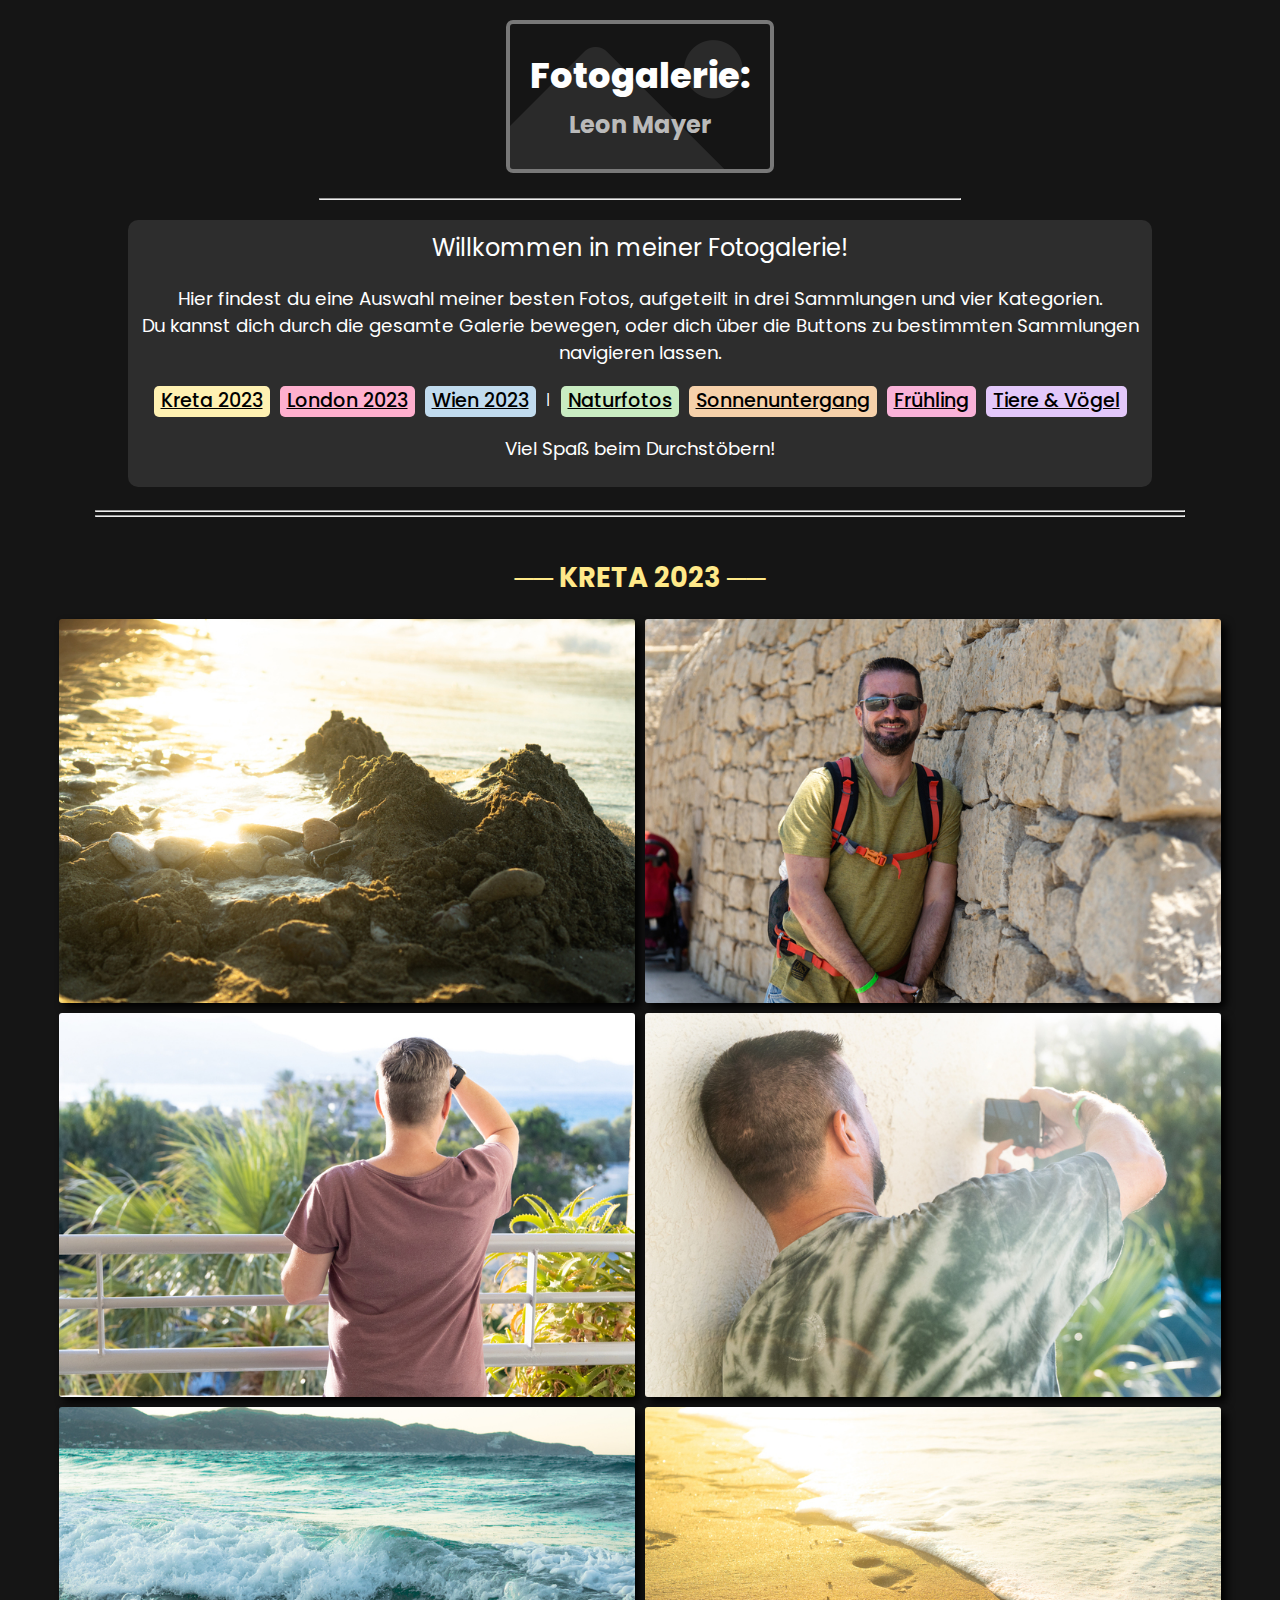
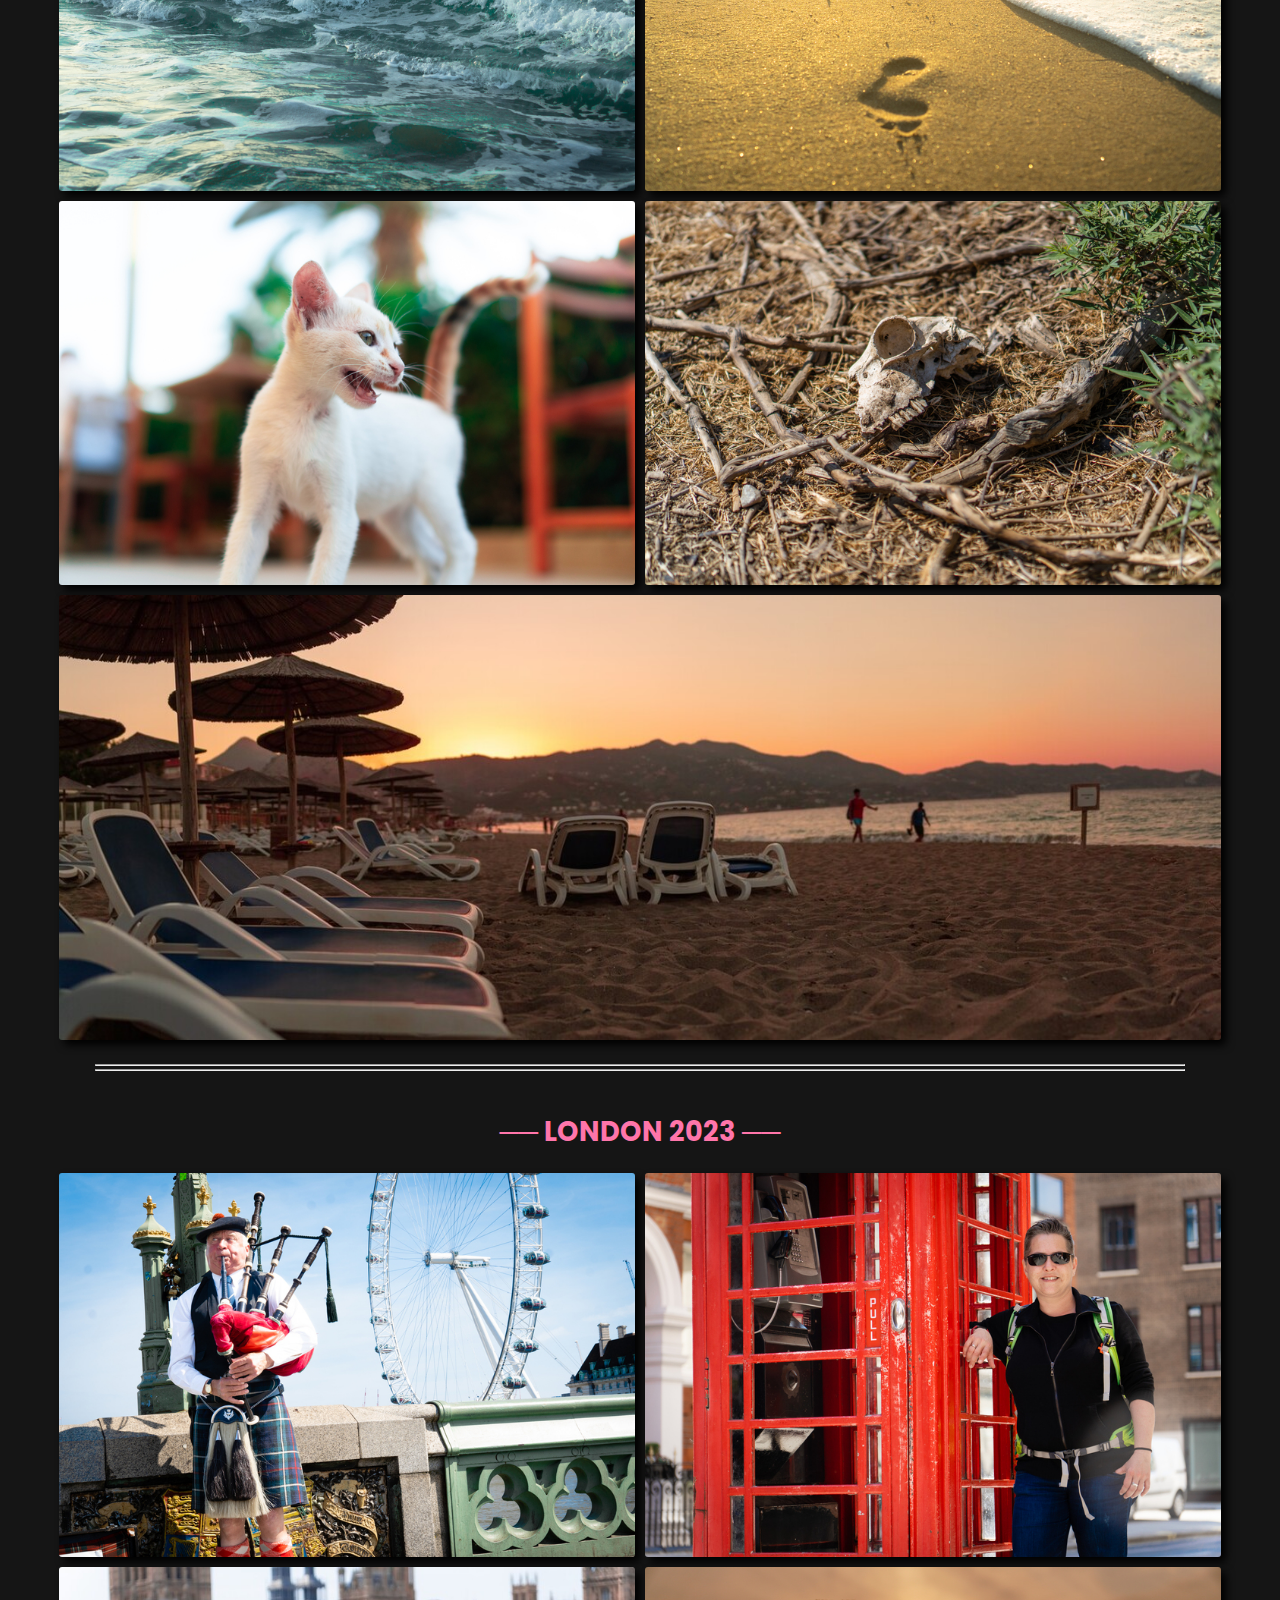
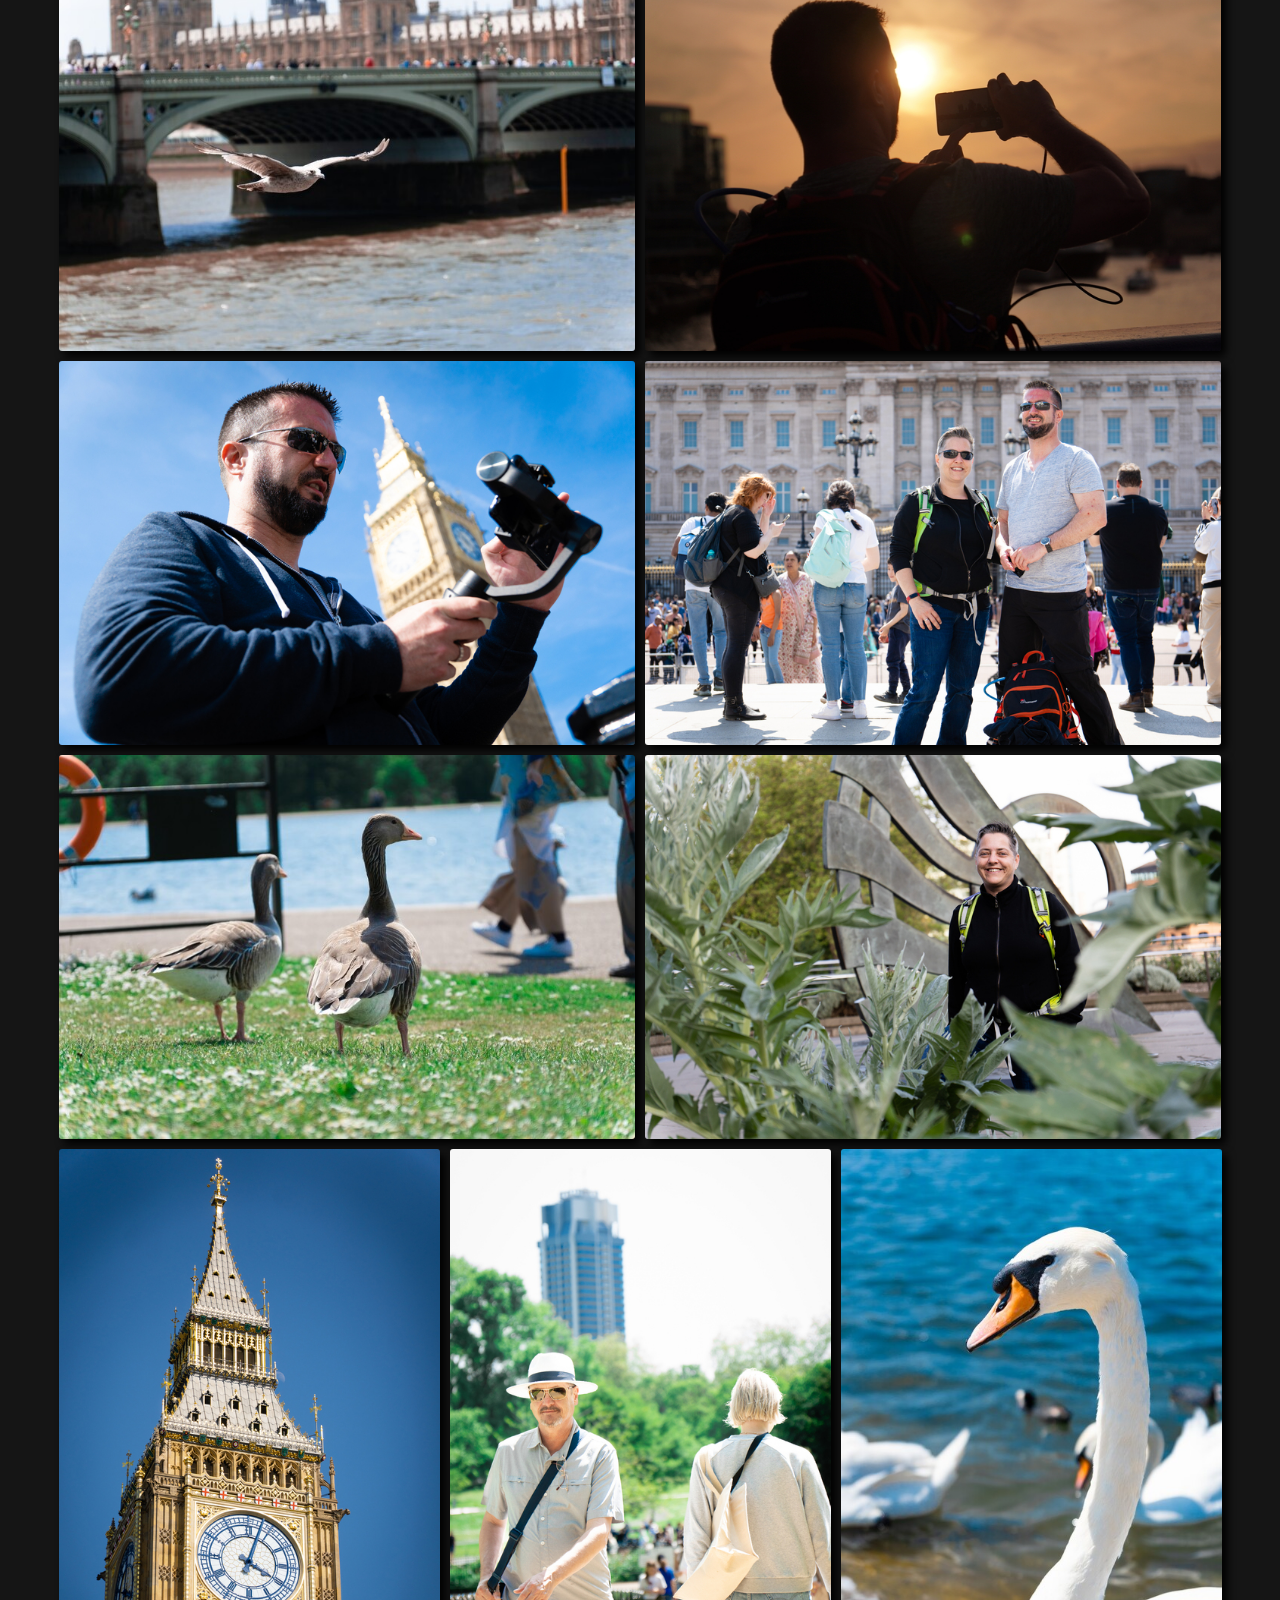
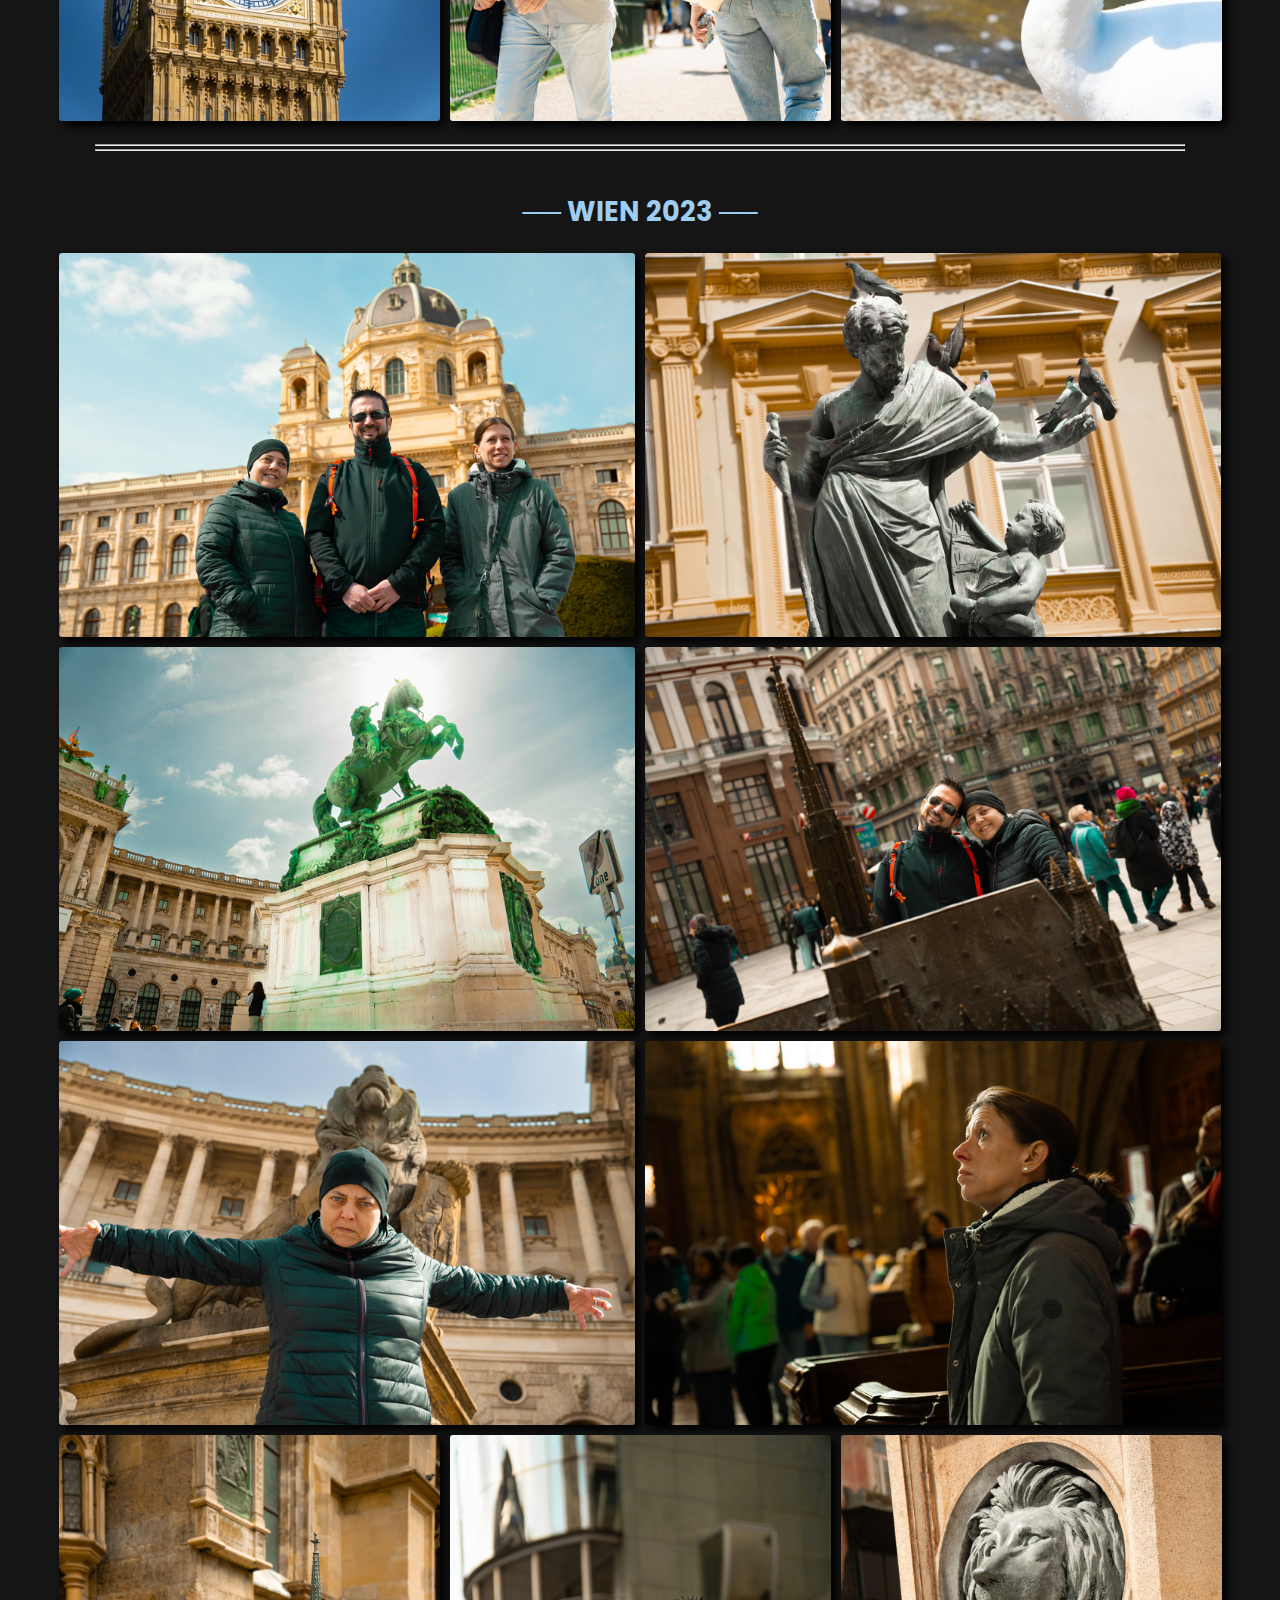
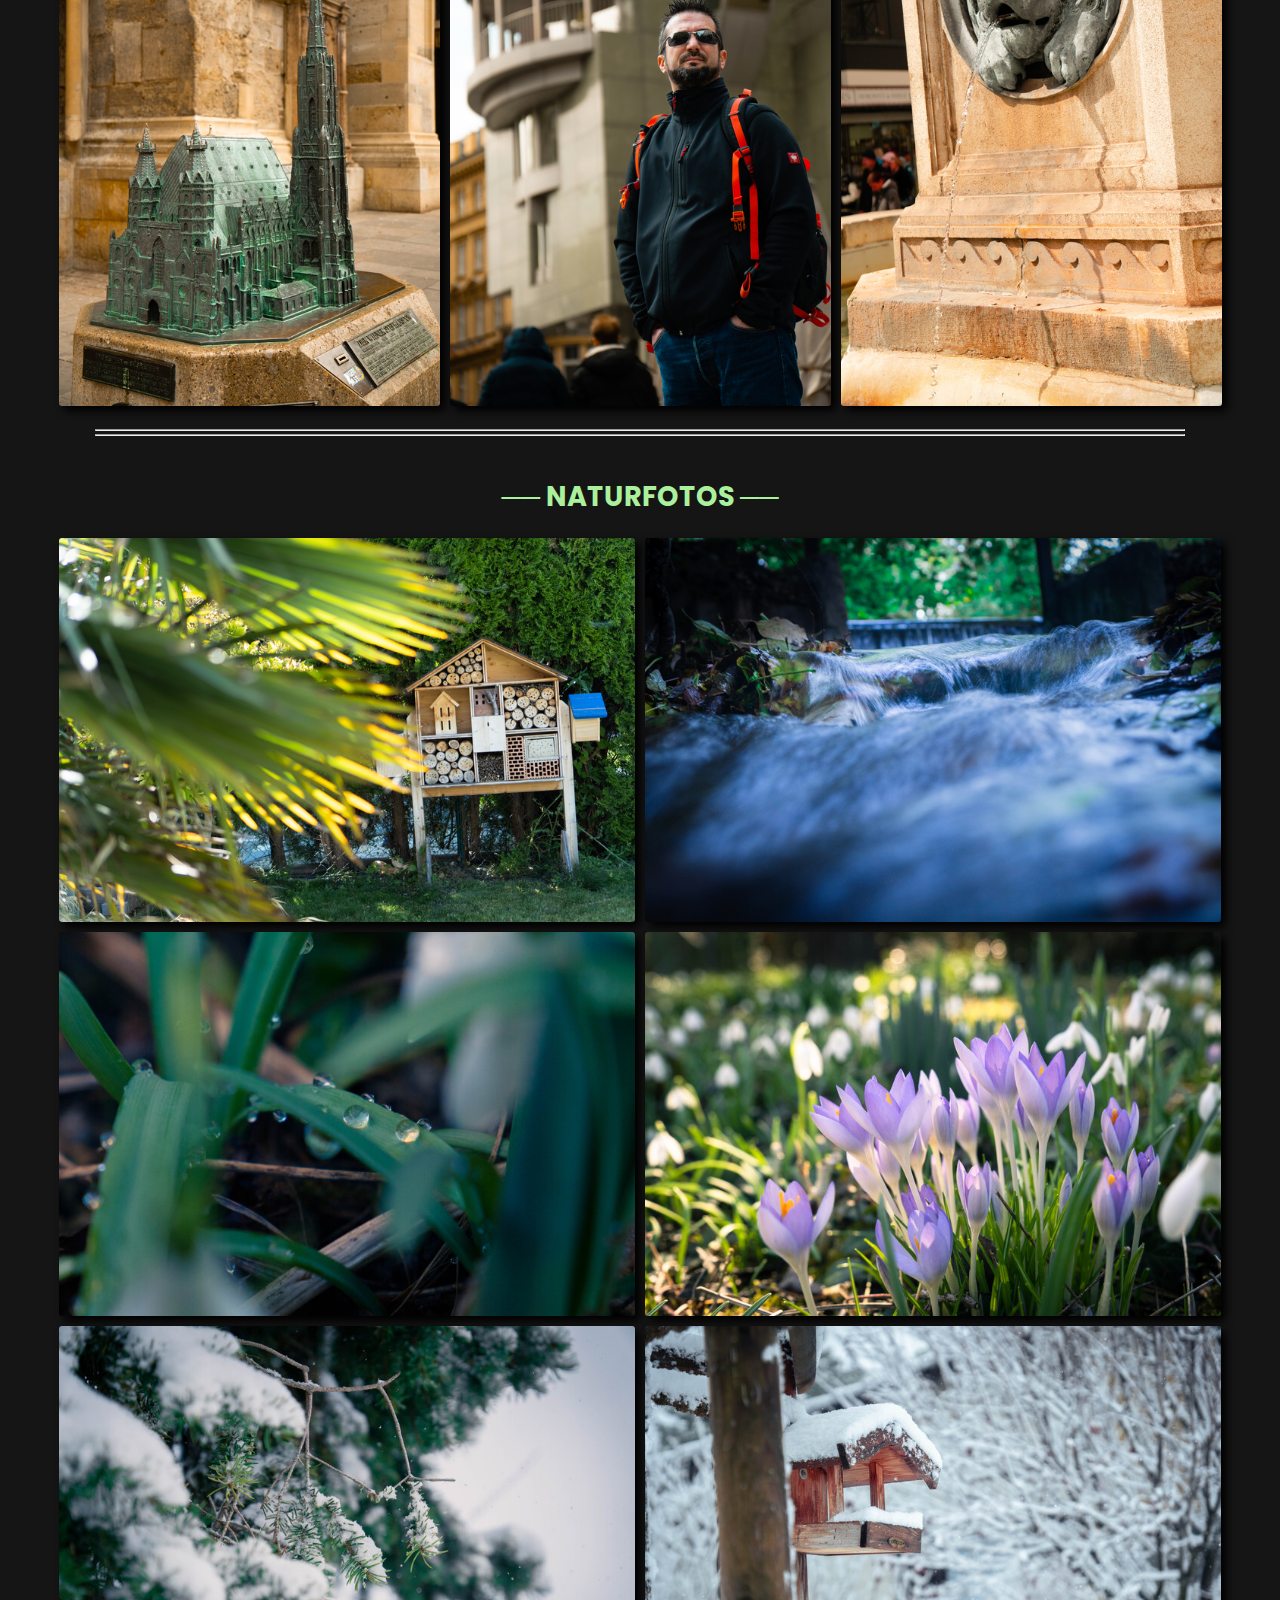
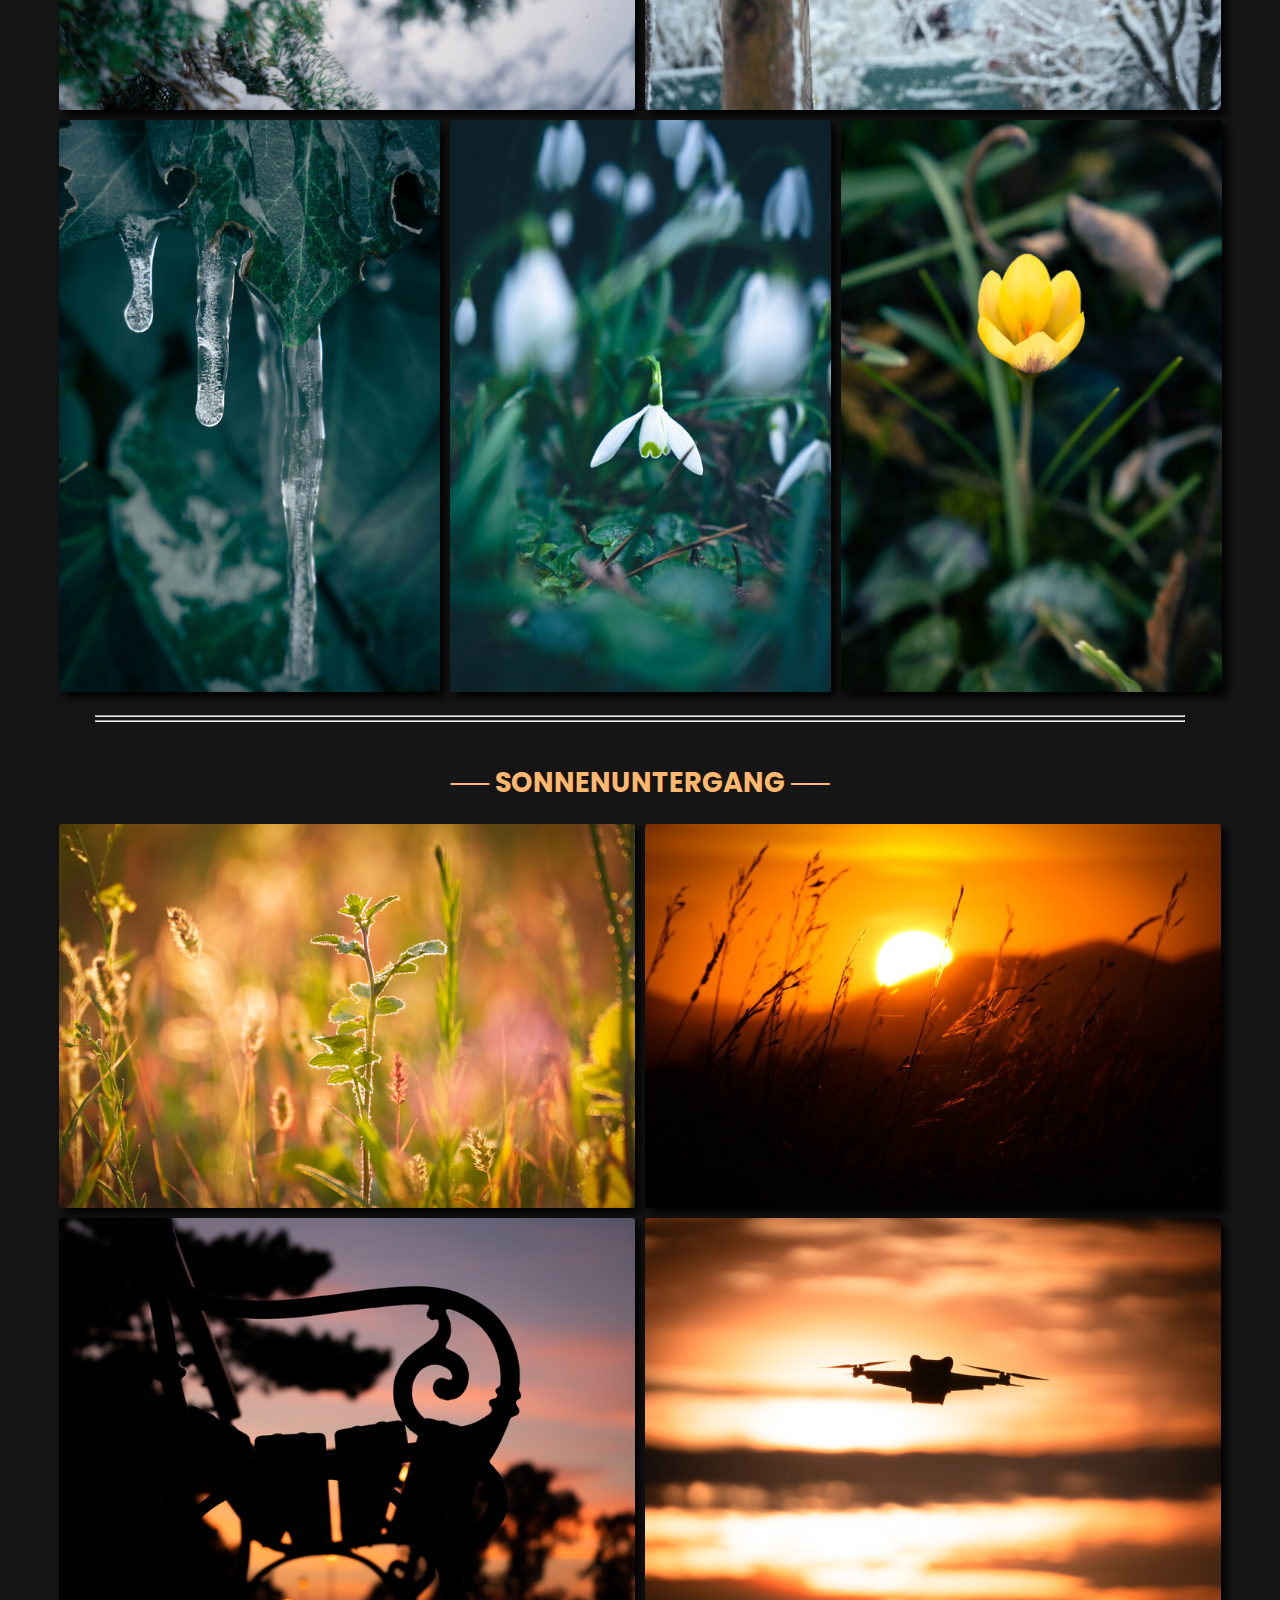
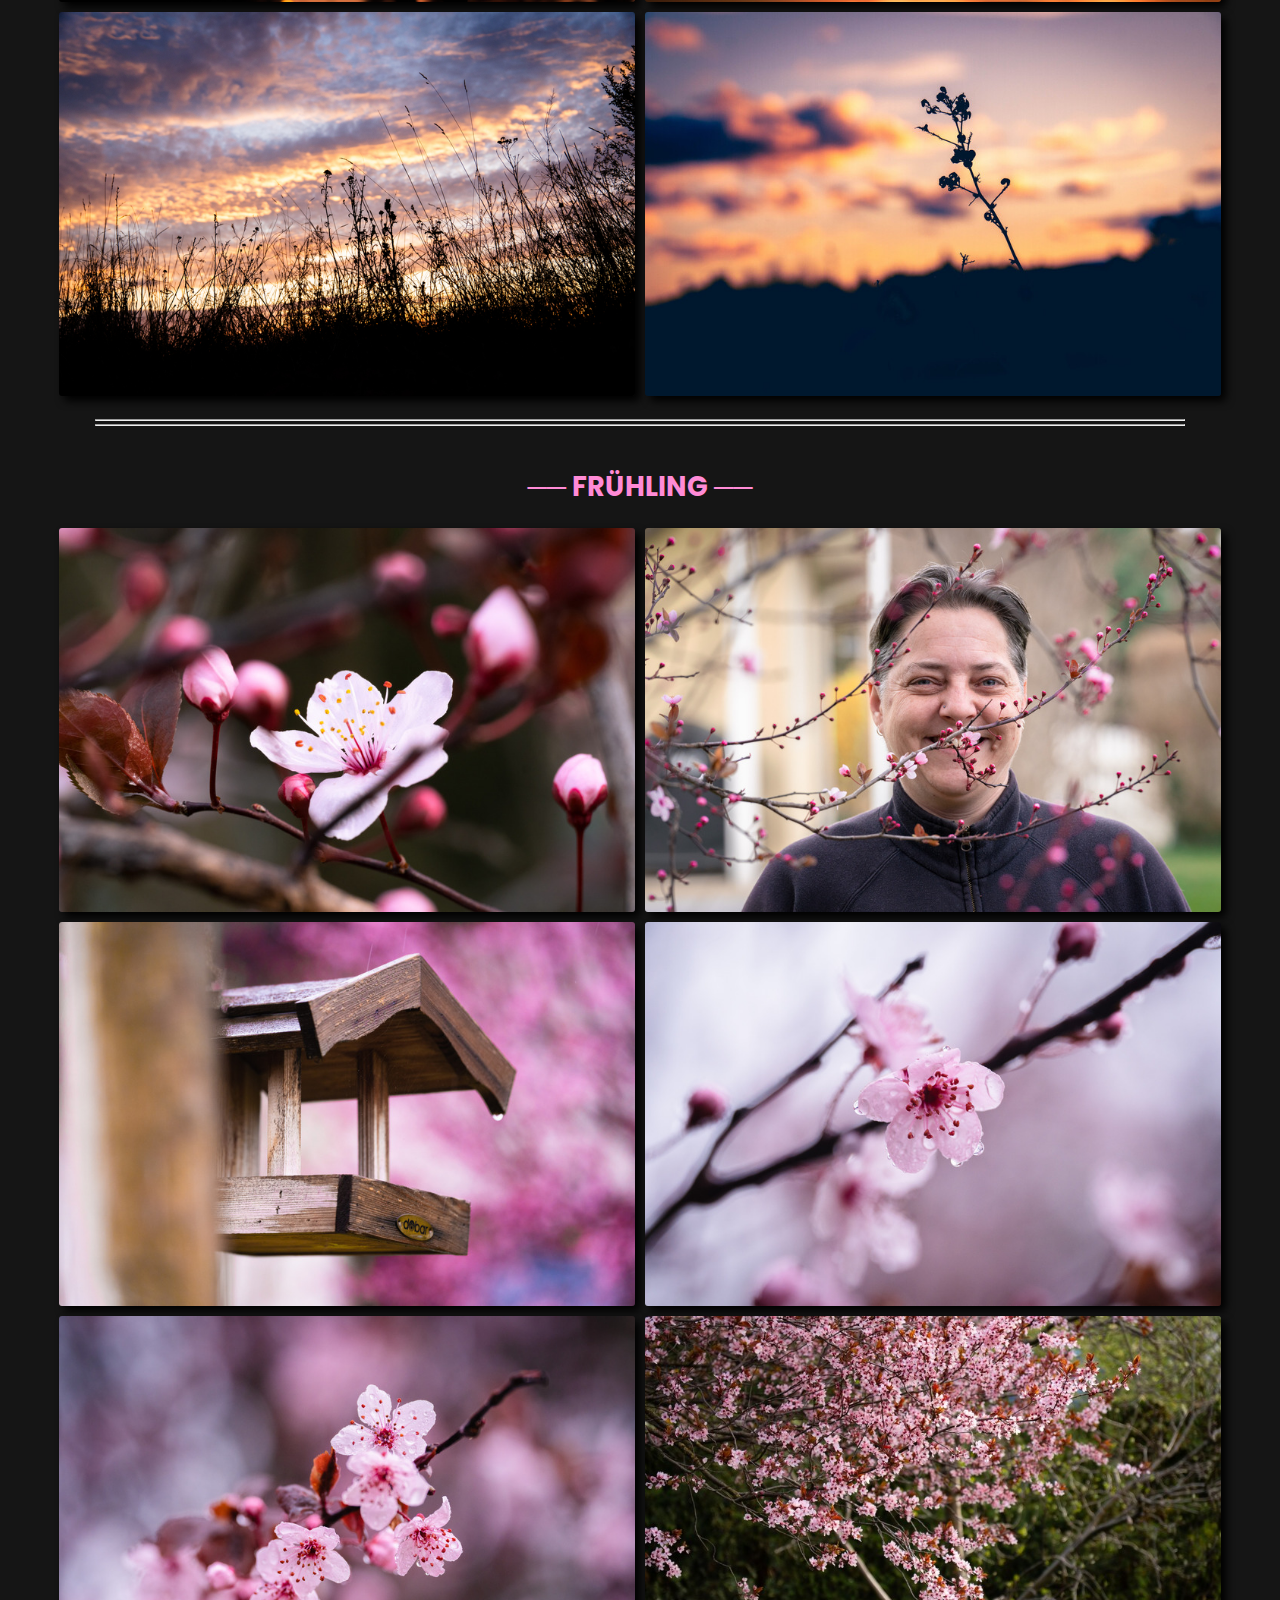
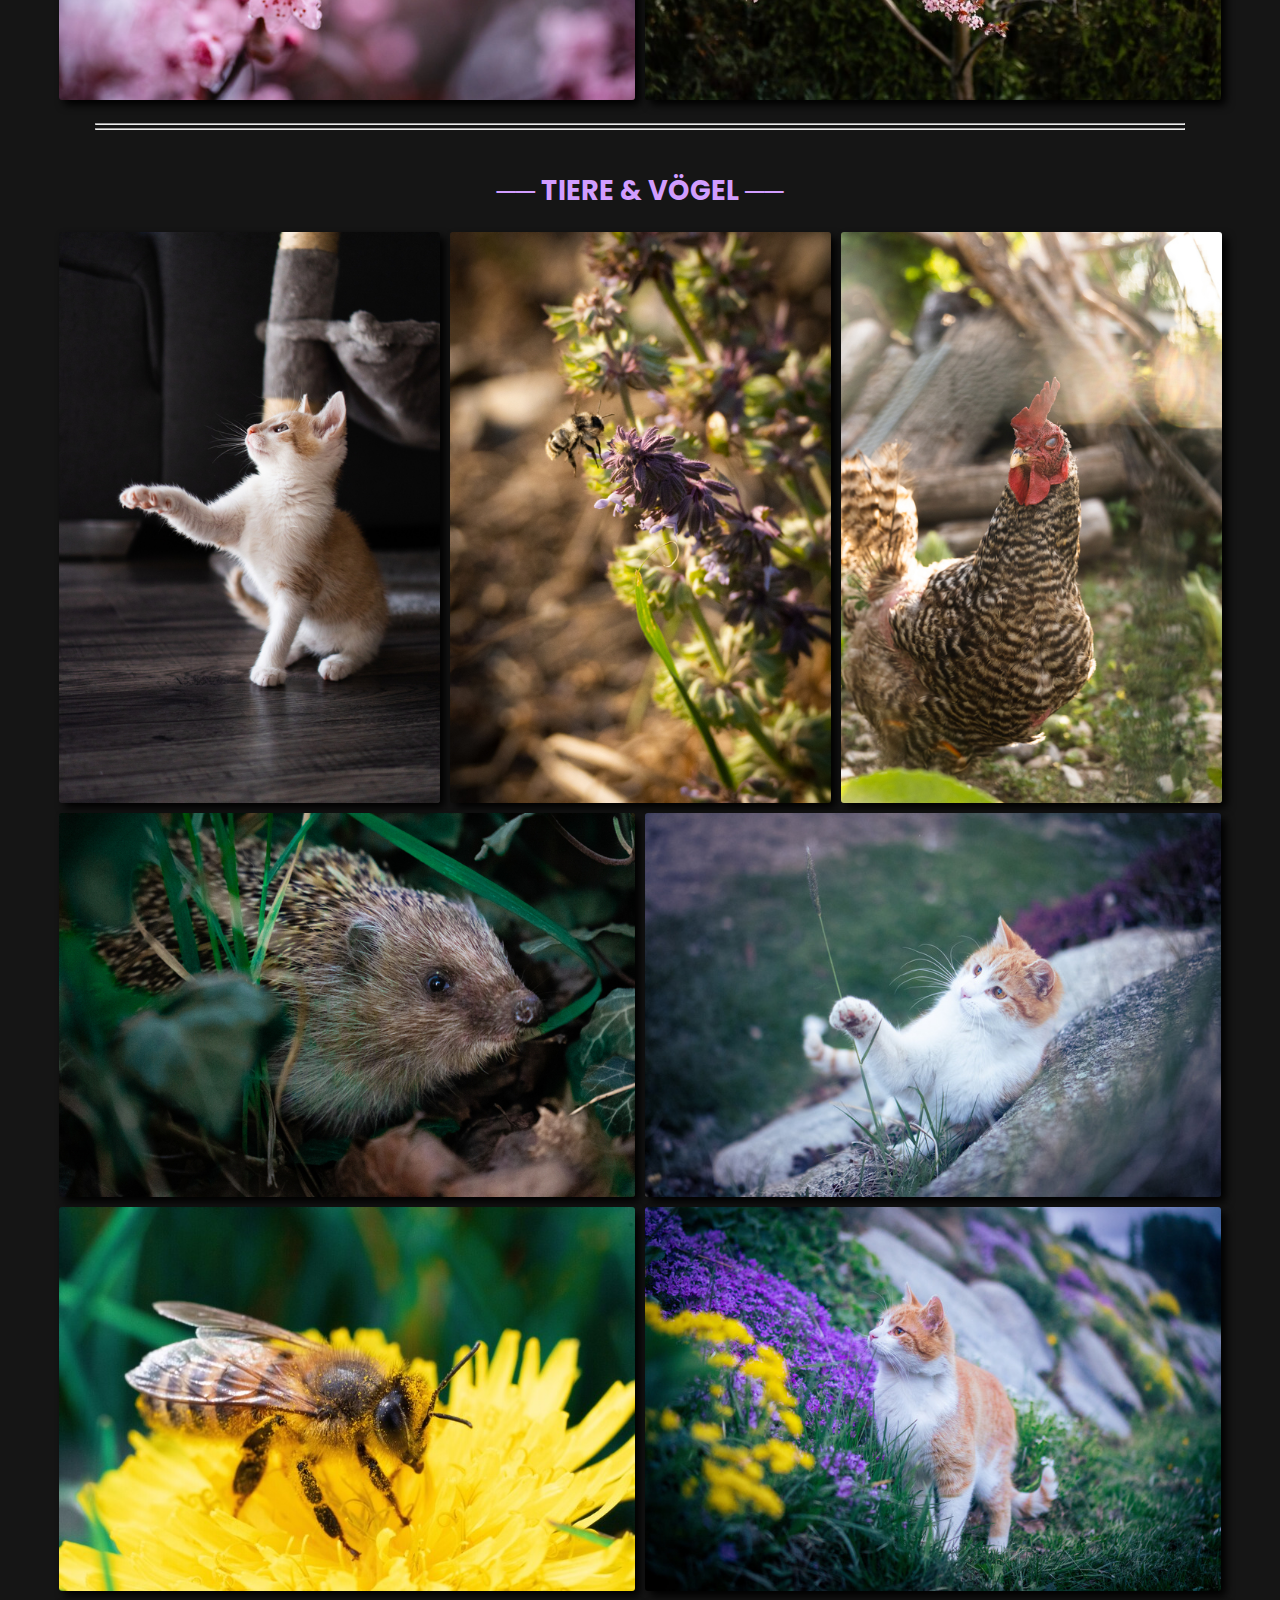
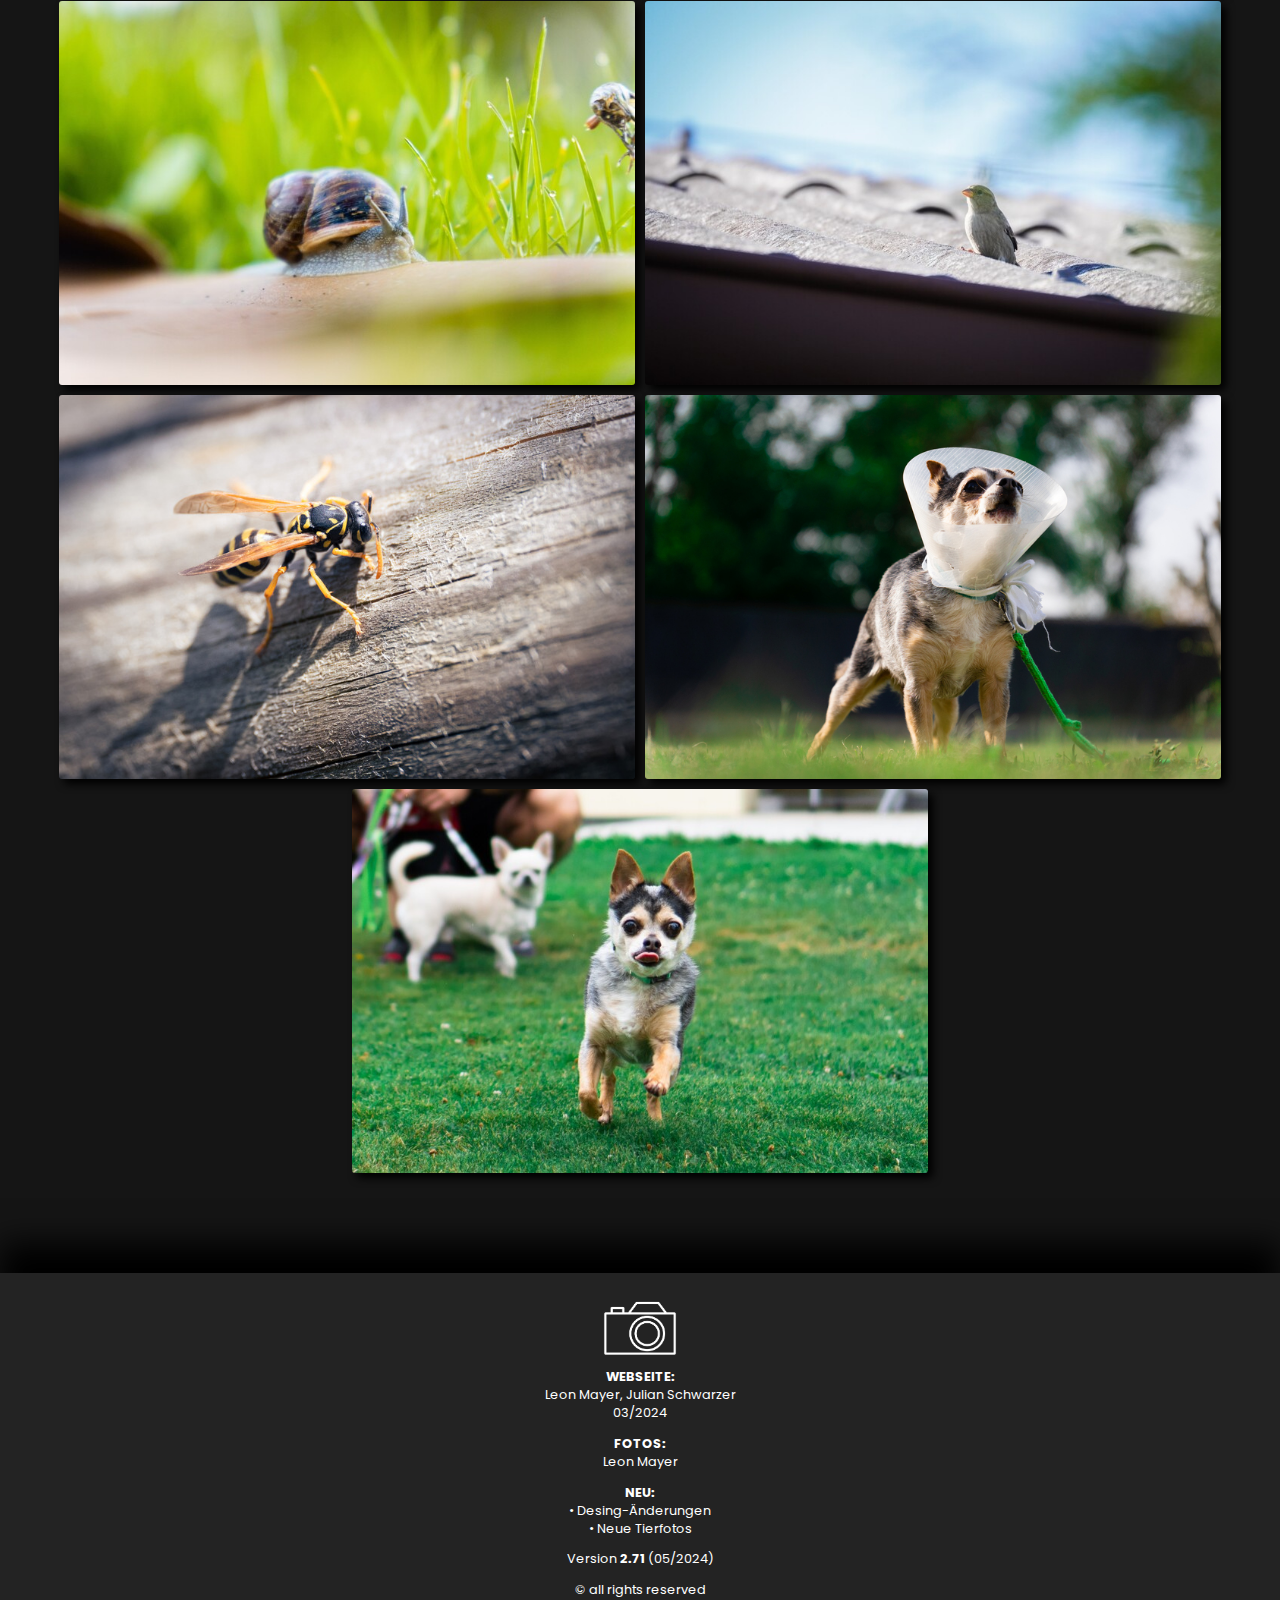
==== index.html @ 349f3eeb "Add files via upload" ====
<!DOCTYPE html>
<html lang="en">
<head>
    <meta charset="UTF-8">
    <meta name="viewport" content="width=device-width, initial-scale=1.0">
    <title>Fotogalerie Leon Mayer</title>
    <link rel="stylesheet" href="style.css">
    <link rel="icon" type="image/x-icon" href="Logo3-Elipse.png">
    <link rel="stylesheet" href="https://fonts.googleapis.com/css2?family=Material+Symbols+Outlined:opsz,wght,FILL,GRAD@20..48,100..700,0..1,-50..200" />
</head>
<body>
    <div id="scrollToTop"></div>
    <div id="toC1"><a href="#scrollToTop" id="scrollToTopButton"><img loading="lazy" src="Fotos/arrowUp.png" id="arrowUp"></a></div>

    <div id="fullScreenGalerie" style="display: none;">
        <button id="close" onclick="closeGalerie()">⨉</button>

        <div class="mySlides">
            <div class="numberText"><p class="sammlung sKreta">── Kreta 2023 ──</p><p class="anzahl">1 / 9</p></div>
            <div class="outsideFotos"><img loading="lazy" src="big/PIC03434.jpg" oncontextmenu="return false;" class="fotos"></div>
        </div>

        <div class="mySlides">
            <div class="numberText"><p class="sammlung sKreta">── Kreta 2023 ──</p><p class="anzahl">2 / 9</p></div>
            <div class="outsideFotos"><img loading="lazy" src="big/PIC03828.jpg" oncontextmenu="return false;" class="fotos"></div>
        </div>

        <div class="mySlides">
            <div class="numberText"><p class="sammlung sKreta">── Kreta 2023 ──</p><p class="anzahl">3 / 9</p></div>
            <div class="outsideFotos"><img loading="lazy" src="big/PIC03279.jpg" oncontextmenu="return false;" class="fotos"></div>
        </div>

        <div class="mySlides">
            <div class="numberText"><p class="sammlung sKreta">── Kreta 2023 ──</p><p class="anzahl">4 / 9</p></div>
            <div class="outsideFotos"><img loading="lazy" src="big/PIC03281.jpg" oncontextmenu="return false;" class="fotos"></div>
        </div>

        <div class="mySlides">
            <div class="numberText"><p class="sammlung sKreta">── Kreta 2023 ──</p><p class="anzahl">5 / 9</p></div>
            <div class="outsideFotos"><img loading="lazy" src="big/PIC03587.jpg" oncontextmenu="return false;" class="fotos"></div>
        </div>

        <div class="mySlides">
            <div class="numberText"><p class="sammlung sKreta">── Kreta 2023 ──</p><p class="anzahl">6 / 9</p></div>
            <div class="outsideFotos"><img loading="lazy" src="big/PIC03493.jpg" oncontextmenu="return false;" class="fotos"></div>
        </div>

        <div class="mySlides">
            <div class="numberText"><p class="sammlung sKreta">── Kreta 2023 ──</p><p class="anzahl">7 / 9</p></div>
            <div class="outsideFotos"><img loading="lazy" src="big/PIC04149.jpg" oncontextmenu="return false;" class="fotos"></div>
        </div>

        <div class="mySlides">
            <div class="numberText"><p class="sammlung sKreta">── Kreta 2023 ──</p><p class="anzahl">8 / 9</p></div>
            <div class="outsideFotos"><img loading="lazy" src="big/PIC04061.jpg" oncontextmenu="return false;" class="fotos"></div>
        </div>

        <div class="mySlides">
            <div class="numberText"><p class="sammlung sKreta">── Kreta 2023 ──</p><p class="anzahl">9 / 9</p></div>
            <div class="outsideFotos"><img loading="lazy" src="big/PIC04332.jpg" id="foto04332" oncontextmenu="return false;" class="fotos"></div>
        </div>

<!------------------------------------------------------------------------------->

        <div class="mySlides">
            <div class="numberText"><p class="sammlung sLondon">── London 2023 ──</p><p class="anzahl">1 / 11</p></div>
            <div class="outsideFotos"><img loading="lazy" src="big/IMG08322.jpg" oncontextmenu="return false;" class="fotos"></div>
        </div>

        <div class="mySlides">
            <div class="numberText"><p class="sammlung sLondon">── London 2023 ──</p><p class="anzahl">2 / 11</p></div>
            <div class="outsideFotos"><img loading="lazy" src="big/IMG08201.jpg" oncontextmenu="return false;" class="fotos"></div>
        </div>

        <div class="mySlides">
            <div class="numberText"><p class="sammlung sLondon">── London 2023 ──</p><p class="anzahl">3 / 11</p></div>
            <div class="outsideFotos"><img loading="lazy" src="big/IMG08440.jpg" oncontextmenu="return false;" class="fotos"></div>
        </div>

        <div class="mySlides">
            <div class="numberText"><p class="sammlung sLondon">── London 2023 ──</p><p class="anzahl">4 / 11</p></div>
            <div class="outsideFotos"><img loading="lazy" src="big/IMG089391.jpg" oncontextmenu="return false;" class="fotos"></div>
        </div>

        <div class="mySlides">
            <div class="numberText"><p class="sammlung sLondon">── London 2023 ──</p><p class="anzahl">5 / 11</p></div>
            <div class="outsideFotos"><img loading="lazy" src="big/IMG08309.jpg" oncontextmenu="return false;" class="fotos"></div>
        </div>

        <div class="mySlides">
            <div class="numberText"><p class="sammlung sLondon">── London 2023 ──</p><p class="anzahl">6 / 11</p></div>
            <div class="outsideFotos"><img loading="lazy" src="big/IMG08172.jpg" oncontextmenu="return false;" class="fotos"></div>
        </div>

        <div class="mySlides">
            <div class="numberText"><p class="sammlung sLondon">── London 2023 ──</p><p class="anzahl">7 / 11</p></div>
            <div class="outsideFotos"><img loading="lazy" src="big/IMG07931.jpg" oncontextmenu="return false;" class="fotos"></div>
        </div>

        <div class="mySlides">
            <div class="numberText"><p class="sammlung sLondon">── London 2023 ──</p><p class="anzahl">8 / 11</p></div>
            <div class="outsideFotos"><img loading="lazy" src="big/IMG08915.jpg" oncontextmenu="return false;" class="fotos"></div>
        </div>

        <div class="mySlides">
            <div class="numberText"><p class="sammlung sLondon">── London 2023 ──</p><p class="anzahl">9 / 11</p></div>
            <div class="outsideFotos"><img loading="lazy" src="big/IMG08244.jpg" oncontextmenu="return false;" class="fotos"></div>
        </div>

        <div class="mySlides">
            <div class="numberText"><p class="sammlung sLondon">── London 2023 ──</p><p class="anzahl">10 / 11</p></div>
            <div class="outsideFotos"><img loading="lazy" src="big/IMG08076.jpg" oncontextmenu="return false;" class="fotos"></div>
        </div>

        <div class="mySlides">
            <div class="numberText"><p class="sammlung sLondon">── London 2023 ──</p><p class="anzahl">11 / 11</p></div>
            <div class="outsideFotos"><img loading="lazy" src="big/IMG08048.jpg" oncontextmenu="return false;" class="fotos"></div>
        </div>

        <!------------------------------------------------------------------------------->
        
        <div class="mySlides">
            <div class="numberText"><p class="sammlung sWien">── Wien 2023 ──</p><p class="anzahl">1 / 9</p></div>
            <div class="outsideFotos"><img loading="lazy" src="big/IMG04967.jpg" oncontextmenu="return false;" class="fotos"></div>
        </div>
         
        <div class="mySlides">
            <div class="numberText"><p class="sammlung sWien">── Wien 2023 ──</p><p class="anzahl">2 / 9</p></div>
            <div class="outsideFotos"><img loading="lazy" src="big/IMG04748.jpg" oncontextmenu="return false;" class="fotos"></div>
        </div>
         
        <div class="mySlides">
            <div class="numberText"><p class="sammlung sWien">── Wien 2023 ──</p><p class="anzahl">3 / 9</p></div>
            <div class="outsideFotos"><img loading="lazy" src="big/IMG04913.jpg" oncontextmenu="return false;" class="fotos"></div>
        </div>
         
        <div class="mySlides">
            <div class="numberText"><p class="sammlung sWien">── Wien 2023 ──</p><p class="anzahl">4 / 9</p></div>
            <div class="outsideFotos"><img loading="lazy" src="big/IMG04699.jpg" oncontextmenu="return false;" class="fotos"></div>
        </div>
         
        <div class="mySlides">
            <div class="numberText"><p class="sammlung sWien">── Wien 2023 ──</p><p class="anzahl">5 / 9</p></div>
            <div class="outsideFotos"><img loading="lazy" src="big/IMG04933.jpg" oncontextmenu="return false;" class="fotos"></div>
        </div>
         
        <div class="mySlides">
            <div class="numberText"><p class="sammlung sWien">── Wien 2023 ──</p><p class="anzahl">6 / 9</p></div>
            <div class="outsideFotos"><img loading="lazy" src="big/IMG04663.jpg" oncontextmenu="return false;" class="fotos"></div>
        </div>
         
        <div class="mySlides">
            <div class="numberText"><p class="sammlung sWien">── Wien 2023 ──</p><p class="anzahl">7 / 9</p></div>
            <div class="outsideFotos"><img loading="lazy" src="big/IMG04691.jpg" oncontextmenu="return false;" class="fotos"></div>
        </div>
         
        <div class="mySlides">
            <div class="numberText"><p class="sammlung sWien">── Wien 2023 ──</p><p class="anzahl">8 / 9</p></div>
            <div class="outsideFotos"><img loading="lazy" src="big/IMG04688.jpg" oncontextmenu="return false;" class="fotos"></div>
        </div>
         
        <div class="mySlides">
            <div class="numberText"><p class="sammlung sWien">── Wien 2023 ──</p><p class="anzahl">9 / 9</p></div>
            <div class="outsideFotos"><img loading="lazy" src="big/IMG04754.jpg" oncontextmenu="return false;" class="fotos"></div>
        </div>

        <!------------------------------------------------------------------------------->
        
        <div class="mySlides">
            <div class="numberText"><p class="sammlung sNatur">── Naturfotos ──</p><p class="anzahl">1 / 9</p></div>
            <div class="outsideFotos"><img loading="lazy" src="big/IMG00836.jpg" oncontextmenu="return false;" class="fotos"></div>
        </div>
        
        <div class="mySlides">
            <div class="numberText"><p class="sammlung sNatur">── Naturfotos ──</p><p class="anzahl">2 / 9</p></div>
            <div class="outsideFotos"><img loading="lazy" src="big/PIC05543.jpg" oncontextmenu="return false;" class="fotos"></div>
        </div>
        
        <div class="mySlides">
            <div class="numberText"><p class="sammlung sNatur">── Naturfotos ──</p><p class="anzahl">3 / 9</p></div>
            <div class="outsideFotos"><img loading="lazy" src="big/TAC00262.jpg" oncontextmenu="return false;" class="fotos"></div>
        </div>
        
        <div class="mySlides">
            <div class="numberText"><p class="sammlung sNatur">── Naturfotos ──</p><p class="anzahl">4 / 9</p></div>
            <div class="outsideFotos"><img loading="lazy" src="big/TAC00332.jpg" oncontextmenu="return false;" class="fotos"></div>
        </div>
        
        <div class="mySlides">
            <div class="numberText"><p class="sammlung sNatur">── Naturfotos ──</p><p class="anzahl">5 / 9</p></div>
            <div class="outsideFotos"><img loading="lazy" src="big/PIC07159.jpg" oncontextmenu="return false;" class="fotos"></div>
        </div>
        
        <div class="mySlides">
            <div class="numberText"><p class="sammlung sNatur">── Naturfotos ──</p><p class="anzahl">6 / 9</p></div>
            <div class="outsideFotos"><img loading="lazy" src="big/PIC07143.jpg" oncontextmenu="return false;" class="fotos"></div>
        </div>
        
        <div class="mySlides">
            <div class="numberText"><p class="sammlung sNatur">── Naturfotos ──</p><p class="anzahl">7 / 9</p></div>
            <div class="outsideFotos"><img loading="lazy" src="big/PIC07378.jpg" oncontextmenu="return false;" class="fotos"></div>
        </div>
        
        <div class="mySlides">
            <div class="numberText"><p class="sammlung sNatur">── Naturfotos ──</p><p class="anzahl">8 / 9</p></div>
            <div class="outsideFotos"><img loading="lazy" src="big/TAC00059.jpg" oncontextmenu="return false;" class="fotos"></div>
        </div>
        
        <div class="mySlides">
            <div class="numberText"><p class="sammlung sNatur">── Naturfotos ──</p><p class="anzahl">9 / 9</p></div>
            <div class="outsideFotos"><img loading="lazy" src="big/TAC00328.jpg" oncontextmenu="return false;" class="fotos"></div>
        </div>

        <!------------------------------------------------------------------------------->
        
        <div class="mySlides">
            <div class="numberText"><p class="sammlung sSonne">── Sonnenuntergang ──</p><p class="anzahl">1 / 6</p></div>
            <div class="outsideFotos"><img loading="lazy" src="big/PIC03197.jpg" oncontextmenu="return false;" class="fotos"></div>
        </div>

        <div class="mySlides">
            <div class="numberText"><p class="sammlung sSonne">── Sonnenuntergang ──</p><p class="anzahl">2 / 6</p></div>
            <div class="outsideFotos"><img loading="lazy" src="big/PIC03237-2.jpg" oncontextmenu="return false;" class="fotos"></div>
        </div>

        <div class="mySlides">
            <div class="numberText"><p class="sammlung sSonne">── Sonnenuntergang ──</p><p class="anzahl">3 / 6</p></div>
            <div class="outsideFotos"><img loading="lazy" src="big/PIC03769.jpg" oncontextmenu="return false;" class="fotos"></div>
        </div>

        <div class="mySlides">
            <div class="numberText"><p class="sammlung sSonne">── Sonnenuntergang ──</p><p class="anzahl">4 / 6</p></div>
            <div class="outsideFotos"><img loading="lazy" src="big/DSC02909.jpg" oncontextmenu="return false;" class="fotos"></div>
        </div>

        <div class="mySlides">
            <div class="numberText"><p class="sammlung sSonne">── Sonnenuntergang ──</p><p class="anzahl">5 / 6</p></div>
            <div class="outsideFotos"><img loading="lazy" src="big/PIC03690.jpg" oncontextmenu="return false;" class="fotos"></div>
        </div>

        <div class="mySlides">
            <div class="numberText"><p class="sammlung sSonne">── Sonnenuntergang ──</p><p class="anzahl">6 / 6</p></div>
            <div class="outsideFotos"><img loading="lazy" src="big/PIC08875.jpg" oncontextmenu="return false;" class="fotos"></div>
        </div>

        <!------------------------------------------------------------------------------->
        
        <div class="mySlides">
            <div class="numberText"><p class="sammlung sFrühling">── Frühling ──</p><p class="anzahl">1 / 6</p></div>
            <div class="outsideFotos"><img loading="lazy" src="big/IMG2024-0030.jpg" oncontextmenu="return false;" class="fotos"></div>
        </div>
        
        <div class="mySlides">
            <div class="numberText"><p class="sammlung sFrühling">── Frühling ──</p><p class="anzahl">2 / 6</p></div>
            <div class="outsideFotos"><img loading="lazy" src="big/IMG2024-0033.jpg" oncontextmenu="return false;" class="fotos"></div>
        </div>
        
        <div class="mySlides">
            <div class="numberText"><p class="sammlung sFrühling">── Frühling ──</p><p class="anzahl">3 / 6</p></div>
            <div class="outsideFotos"><img loading="lazy" src="big/IMG2024-0048.jpg" oncontextmenu="return false;" class="fotos"></div>
        </div>
        
        <div class="mySlides">
            <div class="numberText"><p class="sammlung sFrühling">── Frühling ──</p><p class="anzahl">4 / 6</p></div>
            <div class="outsideFotos"><img loading="lazy" src="big/IMG2024-0050.jpg" oncontextmenu="return false;" class="fotos"></div>
        </div>
        
        <div class="mySlides">
            <div class="numberText"><p class="sammlung sFrühling">── Frühling ──</p><p class="anzahl">5 / 6</p></div>
            <div class="outsideFotos"><img loading="lazy" src="big/IMG2024-0049.jpg" oncontextmenu="return false;" class="fotos"></div>
        </div>
        
        <div class="mySlides">
            <div class="numberText"><p class="sammlung sFrühling">── Frühling ──</p><p class="anzahl">6 / 6</p></div>
            <div class="outsideFotos"><img loading="lazy" src="big/IMG04345.jpg" oncontextmenu="return false;" class="fotos"></div>
        </div>

        <!------------------------------------------------------------------------------->
        
        <div class="mySlides">
            <div class="numberText"><p class="sammlung sTiere">── Tiere & Vögel ──</p><p class="anzahl">1 / 12</p></div>
            <div class="outsideFotos"><img loading="lazy" src="big/DSC02227.jpg" oncontextmenu="return false;" class="fotos"></div>
        </div>
        
        <div class="mySlides">
            <div class="numberText"><p class="sammlung sTiere">── Tiere & Vögel ──</p><p class="anzahl">2 / 12</p></div>
            <div class="outsideFotos"><img loading="lazy" src="big/DSC02802.jpg" oncontextmenu="return false;" class="fotos"></div>
        </div>
        
        <div class="mySlides">
            <div class="numberText"><p class="sammlung sTiere">── Tiere & Vögel ──</p><p class="anzahl">3 / 12</p></div>
            <div class="outsideFotos"><img loading="lazy" src="big/IMG00227.jpg" oncontextmenu="return false;" class="fotos"></div>
        </div>
        
        <div class="mySlides">
            <div class="numberText"><p class="sammlung sTiere">── Tiere & Vögel ──</p><p class="anzahl">4 / 12</p></div>
            <div class="outsideFotos"><img loading="lazy" src="big/IMG06954.jpg" oncontextmenu="return false;" class="fotos"></div>
        </div>
        
        <div class="mySlides">
            <div class="numberText"><p class="sammlung sTiere">── Tiere & Vögel ──</p><p class="anzahl">5 / 12</p></div>
            <div class="outsideFotos"><img loading="lazy" src="big/IMG2024-0157.jpg" oncontextmenu="return false;" class="fotos"></div>
        </div>
        
        <div class="mySlides">
            <div class="numberText"><p class="sammlung sTiere">── Tiere & Vögel ──</p><p class="anzahl">6 / 12</p></div>
            <div class="outsideFotos"><img loading="lazy" src="big/IMG2024-0160.jpg" oncontextmenu="return false;" class="fotos"></div>
        </div>
        
        <div class="mySlides">
            <div class="numberText"><p class="sammlung sTiere">── Tiere & Vögel ──</p><p class="anzahl">7 / 12</p></div>
            <div class="outsideFotos"><img loading="lazy" src="big/IMG2024-0095.jpg" oncontextmenu="return false;" class="fotos"></div>
        </div>
        
        <div class="mySlides">
            <div class="numberText"><p class="sammlung sTiere">── Tiere & Vögel ──</p><p class="anzahl">8 / 12</p></div>
            <div class="outsideFotos"><img loading="lazy" src="big/IMG06341.jpg" oncontextmenu="return false;" class="fotos"></div>
        </div>
        
        <div class="mySlides">
            <div class="numberText"><p class="sammlung sTiere">── Tiere & Vögel ──</p><p class="anzahl">9 / 12</p></div>
            <div class="outsideFotos"><img loading="lazy" src="big/PIC03031.jpg" oncontextmenu="return false;" class="fotos"></div>
        </div>
        
        <div class="mySlides">
            <div class="numberText"><p class="sammlung sTiere">── Tiere & Vögel ──</p><p class="anzahl">10 / 12</p></div>
            <div class="outsideFotos"><img loading="lazy" src="big/IMG2024-0129.jpg" oncontextmenu="return false;" class="fotos"></div>
        </div>

        <div class="mySlides">
            <div class="numberText"><p class="sammlung sTiere">── Tiere & Vögel ──</p><p class="anzahl">11 / 12</p></div>
            <div class="outsideFotos"><img loading="lazy" src="big/IMG06755.jpg" oncontextmenu="return false;" class="fotos"></div>
        </div>
        
        <div class="mySlides">
            <div class="numberText"><p class="sammlung sTiere">── Tiere & Vögel ──</p><p class="anzahl">12 / 12</p></div>
            <div class="outsideFotos"><img loading="lazy" src="big/IMG01974.jpg" oncontextmenu="return false;" class="fotos"></div>
        </div>

        <a id="prev" onclick="plusSlides(-1)">&#10094;</a>
        <a id="next" onclick="plusSlides(1)">&#10095;</a>
    </div>
    
    <div id="scrollToTop">
        <div id="title">
            <img loading="lazy" src="Mountains.png" id="mountains">
            <h1>Fotogalerie:</h1>
            <h2>Leon Mayer</h2></a>
        </div>
    </div>

    <hr id="lineOne">
    <div id="welcomeSection">

        <h3 id="desktopMobile" class="welcome">Willkommen in meiner Fotogalerie!</h3><br><span id="unnötigerText">
        Hier findest du eine Auswahl meiner besten Fotos, aufgeteilt in drei Sammlungen und vier Kategorien.<br>
        Du kannst dich durch die gesamte Galerie bewegen, oder dich über die Buttons zu bestimmten Sammlungen navigieren lassen.
        </span>
        

        <div id="toC">
            <div><a href="#kreta" class="content" id="tocKreta">Kreta 2023</a></div>
            <div><a href="#london" class="content" id="tocLondon">London 2023</a></div>
            <div><a href="#wien" class="content" id="tocWien">Wien 2023</a></div>
            <div id="strichi">|</div>
            <div><a href="#natur" class="content" id="tocNatur">Naturfotos</a></div>
            <div><a href="#sonne" class="content" id="tocSonne">Sonnenuntergang</a></div>
            <div><a href="#frühling" class="content" id="tocFrühling">Frühling</a></div>
            <div><a href="#tiere" class="content" id="tocTiere">Tiere & Vögel</a></div>
        </div>

        <h3 id="desktopMobile2">
            Viel Spaß beim Durchstöbern!
        </h3>

    </div>

    <hr class="strich1">
    <hr class="strich2">
    
    <h2 class="topic" style="color: #ffe989;" id="kreta">── KRETA 2023 ──</h2>
    <div class="twoRow">        

        <div class="horHor" onmouseover="pic03434Function()" onmouseout="pic03434FunctionOut()";>
            <img loading="lazy" src="Fotos/PIC03434.jpg" id="pic03434" class="images" oncontextmenu="return false";>
            <div class="metaData" id="pic03434Hover";>
                <div class="balken"></div>
                <p class="camera">Sony Alpha 6400</p>
                <p class="data">52.5 mm</p>
                <p class="data">ISO 160</p> <break></break>
                <p class="data">1/1000 Sek.</p>
                <p class="data">f/2.8</p>
                <p class="copyright">✨August 2023 </p>
                <button onclick="currentSlide(1)" class="fullScreen f32 demo cursor">⤢</button>
            </div>
        </div>
        
        <div class="horHor" onmouseover="pic03828Function()" onmouseout="pic03828FunctionOut()";>
            <img loading="lazy" src="Fotos/PIC03828.jpg" id="pic03828" class="images" oncontextmenu="return false";>
            <div class="metaData" id="pic03828Hover";>
                <div class="balken"></div>
                <p class="camera">Sony Alpha 6400</p>
                <p class="data">75 mm</p>
                <p class="data">ISO 160</p> <break></break>
                <p class="data">1/1600 Sek.</p>
                <p class="data">f/2.8</p>
                <p class="copyright">✨August 2023 </p>
                <button onclick="currentSlide(2)" class="fullScreen f32 demo cursor">⤢</button>
            </div>
        </div>


        <div class="horHor" onmouseover="pic03279Function()" onmouseout="pic03279FunctionOut()";>
            <img loading="lazy" src="Fotos/PIC03279.jpg" id="pic03279" class="images" oncontextmenu="return false";>
            <div class="metaData" id="pic03279Hover";>
                <div class="balken"></div>
                <p class="camera">Sony Alpha 6400</p>
                <p class="data">52.5 mm</p>
                <p class="data">ISO 1600</p> <break></break>
                <p class="data">1/4000 Sek.</p>
                <p class="data">f/2.8</p>
                <p class="copyright">✨August 2023 </p>
                <button onclick="currentSlide(3)" class="fullScreen f32 demo cursor">⤢</button>
            </div>
        </div>

        <div class="horHor" onmouseover="pic03281Function()" onmouseout="pic03281FunctionOut()";>
            <img loading="lazy" src="Fotos/PIC03281.jpg" id="pic03281" class="images" oncontextmenu="return false";>
            <div class="metaData" id="pic03281Hover";>
                <div class="balken"></div>
                <p class="camera">Sony Alpha 6400</p>
                <p class="data">52.5 mm</p>
                <p class="data">ISO 1600</p> <break></break>
                <p class="data">1/4000 Sek.</p>
                <p class="data">f/2.8</p>
                <p class="copyright">✨August 2023 </p>
                <button onclick="currentSlide(4)" class="fullScreen f32 demo cursor">⤢</button>
            </div>
        </div>

        <div class="horHor" onmouseover="pic03587Function()" onmouseout="pic03587FunctionOut()";>
            <img loading="lazy" src="Fotos/PIC03587.jpg" id="pic03587" class="images" oncontextmenu="return false";>
            <div class="metaData" id="pic03587Hover";>
                <div class="balken"></div>
                <p class="camera">Sony Alpha 6400</p>
                <p class="data">52.5 mm</p>
                <p class="data">ISO 160</p> <break></break>
                <p class="data">1/1250 Sek.</p>
                <p class="data">f/2.8</p>
                <p class="copyright">✨August 2023 </p>
                <button onclick="currentSlide(5)" class="fullScreen f32 demo cursor">⤢</button>
            </div>
        </div>

        <div class="horHor" onmouseover="pic03493Function()" onmouseout="pic03493FunctionOut()";>
            <img loading="lazy" src="Fotos/PIC03493.jpg" id="pic03493" class="images" oncontextmenu="return false";>
            <div class="metaData" id="pic03493Hover";>
                <div class="balken"></div>
                <p class="camera">Sony Alpha 6400</p>
                <p class="data">52.5 mm</p>
                <p class="data">ISO 1600</p> <break></break>
                <p class="data">1/160 Sek.</p>
                <p class="data">f/2.8</p>
                <p class="copyright">✨August 2023 </p>
                <button onclick="currentSlide(6)" class="fullScreen f32 demo cursor">⤢</button>
            </div>
        </div>

        <div class="horHor" onmouseover="pic04149Function()" onmouseout="pic04149FunctionOut()";>
            <img loading="lazy" src="Fotos/PIC04149.jpg" id="pic04149" class="images" oncontextmenu="return false";>
            <div class="metaData" id="pic04149Hover";>
                <div class="balken"></div>
                <p class="camera">Sony Alpha 6400</p>
                <p class="data">52.5 mm</p>
                <p class="data">ISO 200</p> <break></break>
                <p class="data">1/640 Sek.</p>
                <p class="data">f/1.8</p>
                <p class="copyright">✨August 2023 </p>
                <button onclick="currentSlide(7)" class="fullScreen f32 demo cursor">⤢</button>
            </div>
        </div>

        <div class="horHor" onmouseover="pic04061Function()" onmouseout="pic04061FunctionOut()";>
            <img loading="lazy" src="Fotos/PIC04061.jpg" id="pic04061" class="images" oncontextmenu="return false";>
            <div class="metaData" id="pic04061Hover";>
                <div class="balken"></div>
                <p class="camera">Sony Alpha 6400</p>
                <p class="data">52.5 mm</p>
                <p class="data">ISO 100</p> <break></break>
                <p class="data">1/4000 Sek.</p>
                <p class="data">f/1.8</p>
                <p class="copyright">✨August 2023 </p>
                <button onclick="currentSlide(8)" class="fullScreen f32 demo cursor">⤢</button>
            </div>
        </div>

        <div id="liege" onmouseover="pic04332Function()" onmouseout="pic04332FunctionOut()";>
            <img loading="lazy" src="Fotos/PIC04332.jpg" id="pic04332" o class="images"ncontextmenu="return false";>
            <div class="metaData" id="pic04332Hover";>
                <div class="balken"></div>
                <p class="camera">Sony Alpha 6400</p>
                <p class="data">~15mm</p>
                <p class="data">ISO 200</p> <break></break>
                <p class="data">1/4000 Sek.</p>
                <p class="data">f/1.8</p>
                <p class="copyright">✨August 2023 </p>
                <button onclick="currentSlide(9)" class="fullScreen f52 demo cursor">⤢</button>
            </div>
        </div>
    </div>

    <hr class="strich1">
    <hr class="strich2">
    
    <h2 class="topic" style="color: #ff75aa;" id="london">── LONDON 2023 ──</h2>

    <div class="twoRow">
        <div class="horHor" onmouseover="img08322Function()" onmouseout="img08322FunctionOut()";>
            <img loading="lazy" src="Fotos/IMG08322.jpg" id="img08322" class="images" oncontextmenu="return false";>
            <div class="metaData" id="img08322Hover";>
                <div class="balken"></div>
                <p class="camera">Sony Alpha 6400</p>
                <p class="data">55.5 mm</p>
                <p class="data">ISO 200</p> <break></break>
                <p class="data">1/125 Sek.</p>
                <p class="data">f/10</p>
                <p class="copyright">✨Mai 2023</p>
                <button onclick="currentSlide(10)" class="fullScreen f32 demo cursor">⤢</button>
            </div>
        </div>

        <div class="horHor" onmouseover="img08201Function()" onmouseout="img08201FunctionOut()";>
            <img loading="lazy" src="Fotos/IMG08201.jpg" id="img08201" class="images" oncontextmenu="return false";>
            <div class="metaData" id="img08201Hover";>
                <div class="balken"></div>
                <p class="camera">Sony Alpha 6400</p>
                <p class="data">105 mm</p>
                <p class="data">ISO 160</p> <break></break>
                <p class="data">1/500 Sek.</p>
                <p class="data">f/2.8</p>
                <p class="copyright">✨Mai 2023</p>
                <button onclick="currentSlide(11)" class="fullScreen f32 demo cursor">⤢</button>
            </div>
        </div>

        <div class="horHor" onmouseover="img08440Function()" onmouseout="img08440FunctionOut()";>
            <img loading="lazy" src="Fotos/IMG08440.jpg" id="img08440" class="images" oncontextmenu="return false";>
            <div class="metaData" id="img08440Hover";>
                <div class="balken"></div>
                <p class="camera">Sony Alpha 6400</p>
                <p class="data">105 mm</p>
                <p class="data">ISO 160</p> <break></break>
                <p class="data">1/2000 Sek.</p>
                <p class="data">f/2.8</p>
                <p class="copyright">✨Mai 2023</p>
                <button onclick="currentSlide(12)" class="fullScreen f32 demo cursor">⤢</button>
            </div>
        </div>

        <div class="horHor" onmouseover="img089391Function()" onmouseout="img089391FunctionOut()";>
            <img loading="lazy" src="Fotos/IMG089391.jpg" id="img089391" class="images" oncontextmenu="return false";>
            <div class="metaData" id="img089391Hover";>
                <div class="balken"></div>
                <p class="camera">Sony Alpha 6400</p>
                <p class="data">35 mm</p>
                <p class="data">ISO 200</p> <break></break>
                <p class="data">1/20 Sek.</p>
                <p class="data">f/3.2</p>
                <p class="copyright">✨Mai 2023</p>
                <button onclick="currentSlide(13)" class="fullScreen f32 demo cursor">⤢</button>
            </div>
        </div>

        <div class="horHor" onmouseover="img08309Function()" onmouseout="img08309FunctionOut()";>
            <img loading="lazy" src="Fotos/IMG08309.jpg" id="img08309" class="images" oncontextmenu="return false";>
            <div class="metaData" id="img08309Hover";>
                <div class="balken"></div>
                <p class="camera">Sony Alpha 6400</p>
                <p class="data">35 mm</p>
                <p class="data">ISO 200</p> <break></break>
                <p class="data">1/2500 Sek.</p>
                <p class="data">f/3.2</p>
                <p class="copyright">✨Mai 2023</p>
                <button onclick="currentSlide(14)" class="fullScreen f32 demo cursor">⤢</button>
            </div>
        </div>

        <div class="horHor" onmouseover="img08172Function()" onmouseout="img08172FunctionOut()";>
            <img loading="lazy" src="Fotos/IMG08172.jpg" id="img08172" class="images" oncontextmenu="return false";>
            <div class="metaData" id="img08172Hover";>
                <div class="balken"></div>
                <p class="camera">Sony Alpha 6400</p>
                <p class="data">60 mm</p>
                <p class="data">ISO 160</p> <break></break>
                <p class="data">1/1600 Sek.</p>
                <p class="data">f/2.8</p>
                <p class="copyright">✨Mai 2023</p>
                <button onclick="currentSlide(15)" class="fullScreen f32 demo cursor">⤢</button>
            </div>
        </div>

        <div id="abstand2"></div>

        <div class="horHor" onmouseover="img07931Function()" onmouseout="img07931FunctionOut()";>
            <img loading="lazy" src="Fotos/IMG07931.jpg" id="img07931" class="images" oncontextmenu="return false";>
            <div class="metaData" id="img07931Hover";>
                <div class="balken"></div>
                <p class="camera">Sony Alpha 6400</p>
                <p class="data">105 mm</p>
                <p class="data">ISO 200</p> <break></break>
                <p class="data">1/2500 Sek.</p>
                <p class="data">f/2.8</p>
                <p class="copyright">✨Mai 2023</p>
                <button onclick="currentSlide(16)" class="fullScreen f32 demo cursor">⤢</button>
            </div>
        </div>

        <div class="horHor" onmouseover="img08915Function()" onmouseout="img08915FunctionOut()";>
            <img loading="lazy" src="Fotos/IMG08915.jpg" id="img08915" class="images" oncontextmenu="return false";>
            <div class="metaData" id="img08915Hover";>
                <div class="balken"></div>
                <p class="camera">Sony Alpha 6400</p>
                <p class="data">75 mm</p>
                <p class="data">ISO 125</p> <break></break>
                <p class="data">1/320 Sek.</p>
                <p class="data">f/2.8</p>
                <p class="copyright">✨Mai 2023</p>
                <button onclick="currentSlide(17)" class="fullScreen f32 demo cursor">⤢</button>
            </div>
        </div>

        <div id="abstand1"></div>

        <div class="verVer" onmouseover="img08244Function()" onmouseout="img08244FunctionOut()";>
            <img loading="lazy" src="Fotos/IMG08244.jpg" id="img08244" class="images" oncontextmenu="return false";>
            <div class="metaData" id="img08244Hover";>
                <div class="balken"></div>
                <p class="camera">Sony Alpha 6400</p>
                <p class="data">105 mm</p>
                <p class="data">ISO 100</p> <break></break>
                <p class="data">1/4000 Sek.</p>
                <p class="data">f/2.8</p>
                <p class="copyright">✨Mai 2023</p>
                <button onclick="currentSlide(18)" class="fullScreen f23 demo cursor">⤢</button>
            </div>
        </div>

        <div class="verVer" onmouseover="img08076Function()" onmouseout="img08076FunctionOut()";>
            <img loading="lazy" src="Fotos/IMG08076.jpg" id="img08076" class="images" oncontextmenu="return false";>
            <div class="metaData" id="img08076Hover";>
                <div class="balken"></div>
                <p class="camera">Sony Alpha 6400</p>
                <p class="data">105 mm</p>
                <p class="data">ISO 200</p> <break></break>
                <p class="data">1/500 Sek.</p>
                <p class="data">f/2.8</p>
                <p class="copyright">✨Mai 2023</p>
                <button onclick="currentSlide(19)" class="fullScreen f23 demo cursor">⤢</button>
            </div>
        </div>

        <div class="verVer" onmouseover="img08048Function()" onmouseout="img08048FunctionOut()";>
            <img loading="lazy" src="Fotos/IMG08048.jpg" id="img08048" class="images" oncontextmenu="return false";>
            <div class="metaData" id="img08048Hover";>
                <div class="balken"></div>
                <p class="camera">Sony Alpha 6400</p>
                <p class="data">60 mm</p>
                <p class="data">ISO 200</p> <break></break>
                <p class="data">1/2500 Sek.</p>
                <p class="data">f/2.8</p>
                <p class="copyright">✨Mai 2023</p>
                <button onclick="currentSlide(20)" class="fullScreen f23 demo cursor">⤢</button>
            </div>
        </div>
    </div>

    <hr class="strich1">
    <hr class="strich2">
    
    <h2 class="topic" style="color: #9dcdf1;" id="wien">── WIEN 2023 ──</h2>
    <div class="twoRow">
        <div class="horHor" onmouseover="img04967Function()" onmouseout="img04967FunctionOut()";>
            <img loading="lazy" src="Fotos/IMG04967.jpg" id="img04967" class="images" oncontextmenu="return false";>
            <div class="metaData" id="img04967Hover";>
                <div class="balken"></div>
                <p class="camera">Sony Alpha 6400</p>
                <p class="data">45 mm</p>
                <p class="data">ISO 200</p> <break></break>
                <p class="data">1/2000 Sek.</p>
                <p class="data">f/3.5</p>
                <p class="copyright">✨April 2023</p>
                <button onclick="currentSlide(21)" class="fullScreen f32 demo cursor">⤢</button>
            </div>
        </div>

        <div class="horHor" onmouseover="img04748Function()" onmouseout="img04748FunctionOut()";>
            <img loading="lazy" src="Fotos/IMG04748.jpg" id="img04748" class="images" oncontextmenu="return false";>
            <div class="metaData" id="img04748Hover";>
                <div class="balken"></div>
                <p class="camera">Sony Alpha 6400</p>
                <p class="data">105 mm</p>
                <p class="data">ISO 200</p> <break></break>
                <p class="data">1/3200 Sek.</p>
                <p class="data">f/3.5</p>
                <p class="copyright">✨April 2023</p>
                <button onclick="currentSlide(22)" class="fullScreen f32 demo cursor">⤢</button>
            </div>
        </div>

        <div class="horHor" onmouseover="img04913Function()" onmouseout="img04913FunctionOut()";>
            <img loading="lazy" src="Fotos/IMG04913.jpg" id="img04913" class="images" oncontextmenu="return false";>
            <div class="metaData" id="img04913Hover";>
                <div class="balken"></div>
                <p class="camera">Sony Alpha 6400</p>
                <p class="data">24 mm</p>
                <p class="data">ISO 200</p> <break></break>
                <p class="data">1/2000 Sek.</p>
                <p class="data">f/3.5</p>
                <p class="copyright">✨April 2023</p>
                <button onclick="currentSlide(23)" class="fullScreen f32 demo cursor">⤢</button>
            </div>
        </div>

        <div class="horHor" onmouseover="img04699Function()" onmouseout="img04699FunctionOut()";>
            <img loading="lazy" src="Fotos/IMG04699.jpg" id="img04699" class="images" oncontextmenu="return false";>
            <div class="metaData" id="img04699Hover";>
                <div class="balken"></div>
                <p class="camera">Sony Alpha 6400</p>
                <p class="data">76 mm</p>
                <p class="data">ISO 200</p> <break></break>
                <p class="data">1/1600 Sek.</p>
                <p class="data">f/3.5</p>
                <p class="copyright">✨April 2023</p>
                <button onclick="currentSlide(24)" class="fullScreen f32 demo cursor">⤢</button>
            </div>
        </div>

        <div class="horHor" onmouseover="img04933Function()" onmouseout="img04933FunctionOut()";>
            <img loading="lazy" src="Fotos/IMG04933.jpg" id="img04933" class="images" oncontextmenu="return false";>
            <div class="metaData" id="img04933Hover";>
                <div class="balken"></div>
                <p class="camera">Sony Alpha 6400</p>
                <p class="data">35 mm</p>
                <p class="data">ISO 200</p> <break></break>
                <p class="data">1/2000 Sek.</p>
                <p class="data">f/3.5</p>
                <p class="copyright">✨April 2023</p>
                <button onclick="currentSlide(25)" class="fullScreen f32 demo cursor">⤢</button>
            </div>
        </div>

        <div class="horHor" onmouseover="img04663Function()" onmouseout="img04663FunctionOut()";>
            <img loading="lazy" src="Fotos/IMG04663.jpg" id="img04663" class="images" oncontextmenu="return false";>
            <div class="metaData" id="img04663Hover";>
                <div class="balken"></div>
                <p class="camera">Sony Alpha 6400</p>
                <p class="data">70 mm</p>
                <p class="data">ISO 1000</p> <break></break>
                <p class="data">1/125 Sek.</p>
                <p class="data">f/2.8</p>
                <p class="copyright">✨April 2023</p>
                <button onclick="currentSlide(26)" class="fullScreen f32 demo cursor">⤢</button>
            </div>
        </div>

        <div class="verVer" onmouseover="img04691Function()" onmouseout="img04691FunctionOut()";>
            <img loading="lazy" src="Fotos/IMG04691.jpg" id="img04691" class="images" oncontextmenu="return false";>
            <div class="metaData" id="img04691Hover";>
                <div class="balken"></div>
                <p class="camera">Sony Alpha 6400</p>
                <p class="data">42 mm</p>
                <p class="data">ISO 200</p> <break></break>
                <p class="data">1/1600 Sek.</p>
                <p class="data">f/2.8</p>
                <p class="copyright">✨April 2023</p>
                <button onclick="currentSlide(27)" class="fullScreen f23 demo cursor">⤢</button>
            </div>
        </div>

        <div class="verVer" onmouseover="img04688Function()" onmouseout="img04688FunctionOut()";>
            <img loading="lazy" src="Fotos/IMG04688.jpg" id="img04688" class="images" oncontextmenu="return false";>
            <div class="metaData" id="img04688Hover";>
                <div class="balken"></div>
                <p class="camera">Sony Alpha 6400</p>
                <p class="data">105 mm</p>
                <p class="data">ISO 200</p> <break></break>
                <p class="data">1/2000 Sek.</p>
                <p class="data">f/2.8</p>
                <p class="copyright">✨April 2023</p>
                <button onclick="currentSlide(28)" class="fullScreen f23 demo cursor">⤢</button>
            </div>
        </div>

        <div class="verVer" onmouseover="img04754Function()" onmouseout="img04754FunctionOut()";>
            <img loading="lazy" src="Fotos/IMG04754.jpg" id="img04754" class="images" oncontextmenu="return false";>
            <div class="metaData" id="img04754Hover";>
                <div class="balken"></div>
                <p class="camera">Sony Alpha 6400</p>
                <p class="data">55 mm</p>
                <p class="data">ISO 200</p> <break></break>
                <p class="data">1/4000 Sek.</p>
                <p class="data">f/3.5</p>
                <p class="copyright">✨April 2023</p>
                <button onclick="currentSlide(29)" class="fullScreen f23 demo cursor">⤢</button>
            </div>
        </div>
    </div>    

    <hr class="strich1">
    <hr class="strich2">
    
    <h2 class="topic" style="color: #abf19d;" id="natur">── NATURFOTOS ──</h2>
    <div class="twoRow">        

        <div class="horHor" onmouseover="img00836Function()" onmouseout="img00836FunctionOut()";>
            <img loading="lazy" src="Fotos/IMG00836.jpg" id="img00836" class="images" oncontextmenu="return false";>
            <div class="metaData" id="img00836Hover";>
                <div class="balken"></div>
                <p class="camera">Sony Alpha 6400</p>
                <p class="data">52.5 mm</p>
                <p class="data">ISO 160</p> <break></break>
                <p class="data">1/1000 Sek.</p>
                <p class="data">f/1.8</p>
                <p class="copyright">✨Juli 2023</p>
                <button onclick="currentSlide(30)" class="fullScreen f32 demo cursor">⤢</button>
            </div>
        </div>

        <div class="horHor" onmouseover="pic05543Function()" onmouseout="pic05543FunctionOut()";>
            <img loading="lazy" src="Fotos/PIC05543.jpg" id="pic05543" class="images" oncontextmenu="return false";>
            <div class="metaData" id="pic05543Hover";>
                <div class="balken"></div>
                <p class="camera">Sony Alpha 6400</p>
                <p class="data">52.5 mm</p>
                <p class="data">ISO 1000</p> <break></break>
                <p class="data">1/8 Sek.</p>
                <p class="data">f/5</p>
                <p class="copyright">✨Oktober 2023</p>
                <button onclick="currentSlide(31)" class="fullScreen f32 demo cursor">⤢</button>
            </div>
        </div>

        <div class="horHor" onmouseover="tac00262Function()" onmouseout="tac00262FunctionOut()";>
            <img loading="lazy" src="Fotos/TAC00262.jpg" id="tac00262" class="images" oncontextmenu="return false";>
            <div class="metaData" id="tac00262Hover";>
                <div class="balken"></div>
                <p class="camera">Sony Alpha 6400</p>
                <p class="data">78 mm</p>
                <p class="data">ISO 500</p> <break></break>
                <p class="data">1/125 Sek.</p>
                <p class="data">f/4.5</p>
                <p class="copyright">✨Februar 2024</p>
                <button onclick="currentSlide(32)" class="fullScreen f32 demo cursor">⤢</button>
            </div>
        </div>

        <div class="horHor" onmouseover="tac00332Function()" onmouseout="tac00332FunctionOut()";>
            <img loading="lazy" src="Fotos/TAC00332.jpg" id="tac00332" class="images" oncontextmenu="return false";>
            <div class="metaData" id="tac00332Hover";>
                <div class="balken"></div>
                <p class="camera">Sony Alpha 6400</p>
                <p class="data">40 mm</p>
                <p class="data">ISO 320</p> <break></break>
                <p class="data">1/250 Sek.</p>
                <p class="data">f/4.5</p>
                <p class="copyright">✨Februar 2024</p>
                <button onclick="currentSlide(33)" class="fullScreen f32 demo cursor">⤢</button>
            </div>
        </div>

        <div class="horHor" onmouseover="pic07159Function()" onmouseout="pic07159FunctionOut()";>
            <img loading="lazy" src="Fotos/PIC07159.jpg" id="pic07159" class="images" oncontextmenu="return false";>
            <div class="metaData" id="pic07159Hover";>
                <div class="balken"></div>
                <p class="camera">Sony Alpha 6400</p>
                <p class="data">105 mm</p>
                <p class="data">ISO 500</p> <break></break>
                <p class="data">1/1250 Sek.</p>
                <p class="data">f/3.2</p>
                <p class="copyright">✨Dezember 2023</p>
                <button onclick="currentSlide(34)" class="fullScreen f32 demo cursor">⤢</button>
            </div>
        </div>

        <div class="horHor" onmouseover="pic07143Function()" onmouseout="pic07143FunctionOut()";>
            <img loading="lazy" src="Fotos/PIC07143.jpg" id="pic07143" class="images" oncontextmenu="return false";>
            <div class="metaData" id="pic07143Hover";>
                <div class="balken"></div>
                <p class="camera">Sony Alpha 6400</p>
                <p class="data">73 mm</p>
                <p class="data">ISO 500</p> <break></break>
                <p class="data">1/1600 Sek.</p>
                <p class="data">f/2.8</p>
                <p class="copyright">✨Dezember 2023</p>
                <button onclick="currentSlide(35)" class="fullScreen f32 demo cursor">⤢</button>
            </div>
        </div>

        <div class="verVer" onmouseover="pic07378Function()" onmouseout="pic07378FunctionOut()";>
            <img loading="lazy" src="Fotos/PIC07378.jpg" id="pic07378" class="images" oncontextmenu="return false";>
            <div class="metaData" id="pic07378Hover";>
                <div class="balken"></div>
                <p class="camera">Sony Alpha 6400</p>
                <p class="data">52.5 mm</p>
                <p class="data">ISO 500</p> <break></break>
                <p class="data">1/100 Sek.</p>
                <p class="data">f/2.8</p>
                <p class="copyright">✨Dezember 2023</p>
                <button onclick="currentSlide(36)" class="fullScreen f23 demo cursor">⤢</button>
            </div>
        </div>

        <div class="verVer" onmouseover="tac00059Function()" onmouseout="tac00059FunctionOut()";>
            <img loading="lazy" src="Fotos/TAC00059.jpg" id="tac00059" class="images" oncontextmenu="return false";>
            <div class="metaData" id="tac00059Hover";>
                <div class="balken"></div>
                <p class="camera">Sony Alpha 6400</p>
                <p class="data">105 mm</p>
                <p class="data">ISO 640</p> <break></break>
                <p class="data">1/250 Sek.</p>
                <p class="data">f/5.6</p>
                <p class="copyright">✨Februar 2024</p>
                <button onclick="currentSlide(37)" class="fullScreen f23 demo cursor">⤢</button>
            </div>
        </div>

        <div class="verVer" onmouseover="tac00328Function()" onmouseout="tac00328FunctionOut()";>
            <img loading="lazy" src="Fotos/TAC00328.jpg" id="tac00328" class="images" oncontextmenu="return false";>
            <div class="metaData" id="tac00328Hover";>
                <div class="balken"></div>
                <p class="camera">Sony Alpha 6400</p>
                <p class="data">105 mm</p>
                <p class="data">ISO 320</p> <break></break>
                <p class="data">1/250 Sek.</p>
                <p class="data">f/4.5</p>
                <p class="copyright">✨Februar 2024</p>
                <button onclick="currentSlide(38)" class="fullScreen f23 demo cursor">⤢</button>
            </div>
        </div>
    </div>

    <hr class="strich1">
    <hr class="strich2">
    
    <h2 class="topic" style="color: #ffb86d;" id="sonne">── SONNENUNTERGANG ──</h2>
    <div class="twoRow" id="">
        <div class="horHor" onmouseover="pic03197Function()" onmouseout="pic03197FunctionOut()";>
            <img loading="lazy" src="Fotos/PIC03197.jpg" id="pic03197" class="images" oncontextmenu="return false";>
            <div class="metaData" id="pic03197Hover";>
                <div class="balken"></div>
                <p class="camera">Sony Alpha 6400</p>
                <p class="data">450 mm</p>
                <p class="data">ISO 800</p> <break></break>
                <p class="data">1/320 Sek.</p>
                <p class="data">f/6.3</p>
                <p class="copyright">✨September 2023</p>
                <button onclick="currentSlide(39)" class="fullScreen f32 demo cursor">⤢</button>
            </div>
        </div>
        
        <div class="horHor" onmouseover="pic03237Function()" onmouseout="pic03237FunctionOut()";>
            <img loading="lazy" src="Fotos/PIC03237-2.jpg" id="pic03237" class="images" oncontextmenu="return false";>
            <div class="metaData" id="pic03237Hover";>
                <div class="balken"></div>
                <p class="camera">Sony Alpha 6400</p>
                <p class="data">450 mm</p>
                <p class="data">ISO 100</p> <break></break>
                <p class="data">1/200 Sek.</p>
                <p class="data">f/32</p>
                <p class="copyright">✨September 2023</p>
                <button onclick="currentSlide(40)" class="fullScreen f32 demo cursor">⤢</button>
            </div>
        </div>
        
        <div class="horHor" id="referenceElementOne" onmouseover="pic03769Function()" onmouseout="pic03769FunctionOut()";>
            <img loading="lazy" src="Fotos/PIC03769.jpg" id="pic03769" class="images" oncontextmenu="return false";>
            <div class="metaData" id="pic03769Hover";>
                <div class="balken"></div>
                <p class="camera">Sony Alpha 6400</p>
                <p class="data">450 mm</p>
                <p class="data">ISO 160</p> <break></break>
                <p class="data">1/4000 Sek.</p>
                <p class="data">f/6.3</p>
                <p class="copyright">✨Oktober 2023</p>
                <button onclick="currentSlide(41)" class="fullScreen f32 demo cursor">⤢</button>
            </div>
        </div>
        
        <div class="horHor" id="elementToMoveOne" onmouseover="dsc02909Function()" onmouseout="dsc02909FunctionOut()";>
            <img loading="lazy" src="Fotos/DSC02909.jpg" id="dsc02909" class="images" oncontextmenu="return false";>
            <div class="metaData" id="dsc02909Hover";>
                <div class="balken"></div>
                <p class="camera">Sony Alpha 6400</p>
                <p class="data">105 mm</p>
                <p class="data">ISO 1600</p> <break></break>
                <p class="data">1/500 Sek.</p>
                <p class="data">f/4.5</p>
                <p class="copyright">✨September 2023</p>
                <button onclick="currentSlide(42)" class="fullScreen f32 demo cursor">⤢</button>
            </div>
        </div>

        <div class="horHor" onmouseover="pic03690Function()" onmouseout="pic03690FunctionOut()";>
            <img loading="lazy" src="Fotos/PIC03690.jpg" id="pic03690" class="images" oncontextmenu="return false";>
            <div class="metaData" id="pic03690Hover";>
                <div class="balken"></div>
                <p class="camera">Sony Alpha 6400</p>
                <p class="data">37 mm</p>
                <p class="data">ISO 200</p> <break></break>
                <p class="data">1/500 Sek.</p>
                <p class="data">f/2.8</p>
                <p class="copyright">✨Oktober 2023</p>
                <button onclick="currentSlide(43)" class="fullScreen f32 demo cursor">⤢</button>
            </div>
        </div>

        <div class="horHor" onmouseover="pic08875Function()" onmouseout="pic08875FunctionOut()";>
            <img loading="lazy" src="Fotos/PIC08875.jpg" id="pic08875" class="images" oncontextmenu="return false";>
            <div class="metaData" id="pic08875Hover";>
                <div class="balken"></div>
                <p class="camera">Sony Alpha 6400</p>
                <p class="data">105 mm</p>
                <p class="data">ISO 400</p> <break></break>
                <p class="data">1/1250 Sek.</p>
                <p class="data">f/7.1</p>
                <p class="copyright">✨Jänner 2024</p>
                <button onclick="currentSlide(44)" class="fullScreen f32 demo cursor">⤢</button>
            </div>
        </div>
    </div>

    <hr class="strich1">
    <hr class="strich2">
    
    <h2 class="topic" style="color: #ff8bd6;" id="frühling">── FRÜHLING ──</h2>
    <div class="twoRow">

        <div class="horHor" onmouseover="img20240030Function()" onmouseout="img20240030FunctionOut()";>
            <img loading="lazy" src="Fotos/IMG2024-0030.jpg" id="img20240030" class="images" oncontextmenu="return false";>
            <div class="metaData" id="img20240030Hover";>
                <div class="balken"></div>
                <p class="camera">Sony Alpha 6400</p>
                <p class="data">157.5 mm</p>
                <p class="data">ISO 500</p> <break></break>
                <p class="data">1/250 Sek.</p>
                <p class="data">f/8</p>
                <p class="copyright">✨März 2024</p>
                <button onclick="currentSlide(45)" class="fullScreen f32 demo cursor">⤢</button>
            </div>
        </div>

        <div class="horHor" onmouseover="img20240033Function()" onmouseout="img20240033FunctionOut()";>
            <img loading="lazy" src="Fotos/IMG2024-0033.jpg" id="img20240033" class="images" oncontextmenu="return false";>
            <div class="metaData" id="img20240033Hover";>
                <div class="balken"></div>
                <p class="camera">Sony Alpha 6400</p>
                <p class="data">157.5 mm</p>
                <p class="data">ISO 500</p> <break></break>
                <p class="data">1/1000 Sek.</p>
                <p class="data">f/4</p>
                <p class="copyright">✨März 2024</p>
                <button onclick="currentSlide(46)" class="fullScreen f32 demo cursor">⤢</button>
            </div>
        </div>

        <div class="horHor" onmouseover="img20240048Function()" onmouseout="img20240048FunctionOut()";>
            <img loading="lazy" src="Fotos/IMG2024-0048.jpg" id="img20240048" class="images" oncontextmenu="return false";>
            <div class="metaData" id="img20240048Hover";>
                <div class="balken"></div>
                <p class="camera">Sony Alpha 6400</p>
                <p class="data">157.5 mm</p>
                <p class="data">ISO 800</p> <break></break>
                <p class="data">1/250 Sek.</p>
                <p class="data">f/2.8</p>
                <p class="copyright">✨März 2024</p>
                <button onclick="currentSlide(47)" class="fullScreen f32 demo cursor">⤢</button>
            </div>
        </div>

        <div class="horHor" onmouseover="img20240050Function()" onmouseout="img20240050FunctionOut()";>
            <img loading="lazy" src="Fotos/IMG2024-0050.jpg" id="img20240050" class="images" oncontextmenu="return false";>
            <div class="metaData" id="img20240050Hover";>
                <div class="balken"></div>
                <p class="camera">Sony Alpha 6400</p>
                <p class="data">157.5 mm</p>
                <p class="data">ISO 800</p> <break></break>
                <p class="data">1/250 Sek.</p>
                <p class="data">f/2.8</p>
                <p class="copyright">✨März 2024</p>
                <button onclick="currentSlide(48)" class="fullScreen f32 demo cursor">⤢</button>
            </div>
        </div>

        <div class="horHor" onmouseover="img20240049Function()" onmouseout="img20240049FunctionOut()";>
            <img loading="lazy" src="Fotos/IMG2024-0049.jpg" id="img20240049" class="images" oncontextmenu="return false";>
            <div class="metaData" id="img20240049Hover";>
                <div class="balken"></div>
                <p class="camera">Sony Alpha 6400</p>
                <p class="data">157.5 mm</p>
                <p class="data">ISO 800</p> <break></break>
                <p class="data">1/250 Sek.</p>
                <p class="data">f/2.8</p>
                <p class="copyright">✨März 2024</p>
                <button onclick="currentSlide(49)" class="fullScreen f32 demo cursor">⤢</button>
            </div>
        </div>

        <div class="horHor" onmouseover="img04345Function()" onmouseout="img04345FunctionOut()";>
            <img loading="lazy" src="Fotos/IMG04345.jpg" id="img04345" class="images" oncontextmenu="return false";>
            <div class="metaData" id="img04345Hover";>
                <div class="balken"></div>
                <p class="camera">Sony Alpha 6400</p>
                <p class="data">105 mm</p>
                <p class="data">ISO 800</p> <break></break>
                <p class="data">1/250 Sek.</p>
                <p class="data">f/2.8</p>
                <p class="copyright">✨April 2023</p>
                <button onclick="currentSlide(50)" class="fullScreen f32 demo cursor">⤢</button>
            </div>
        </div>
    </div>

    <hr class="strich1">
    <hr class="strich2">
    
    <h2 class="topic" style="color: #d19dff;" id="tiere">── TIERE & VÖGEL ──</h2>
    <div class="twoRow" id="">

<div id="abstand3"></div>

        <div class="verVer" onmouseover="dsc02227Function()" onmouseout="dsc02227FunctionOut()";>
            <img loading="lazy" src="Fotos/DSC02227.jpg" id="dsc02227" class="images" oncontextmenu="return false";>
            <div class="metaData" id="dsc02227Hover";>
                <div class="balken"></div>
                <p class="camera">Sony Alpha 6400</p>
                <p class="data">52.5 mm</p>
                <p class="data">ISO 800</p> <break></break>
                <p class="data">1/3200 Sek.</p>
                <p class="data">f/1.8</p>
                <p class="copyright">✨September 2023</p>
                <button onclick="currentSlide(51)" class="fullScreen f23 demo cursor">⤢</button>
            </div>
        </div>

        <div class="verVer" onmouseover="dsc02802Function()" onmouseout="dsc02802FunctionOut()";>
            <img loading="lazy" src="Fotos/DSC02802.jpg" id="dsc02802" class="images" oncontextmenu="return false";>
            <div class="metaData" id="dsc02802Hover";>
                <div class="balken"></div>
                <p class="camera">Sony Alpha 6400</p>
                <p class="data">200 mm</p>
                <p class="data">ISO 1600</p> <break></break>
                <p class="data">1/2000 Sek.</p>
                <p class="data">f/6.3</p>
                <p class="copyright">✨September 2023</p>
                <button onclick="currentSlide(52)" class="fullScreen f23 demo cursor">⤢</button>
            </div>
        </div>

        <div class="verVer" onmouseover="img00227Function()" onmouseout="img00227FunctionOut()";>
            <img loading="lazy" src="Fotos/IMG00227.jpg" id="img00227" class="images" oncontextmenu="return false";>
            <div class="metaData" id="img00227Hover";>
                <div class="balken"></div>
                <p class="camera">Sony Alpha 6400</p>
                <p class="data">52.5 mm</p>
                <p class="data">ISO 640</p> <break></break>
                <p class="data">1/1600</p>
                <p class="data">f/2.8</p>
                <p class="copyright">✨Juli 2023</p>
                <button onclick="currentSlide(53)" class="fullScreen f23 demo cursor">⤢</button>
            </div>
        </div>

        <div id="abstand4"></div>

        <div class="horHor" onmouseover="img06954Function()" onmouseout="img06954FunctionOut()";>
            <img loading="lazy" src="Fotos/IMG06954.jpg" id="img06954" class="images" oncontextmenu="return false";>
            <div class="metaData" id="img06954Hover";>
                <div class="balken"></div>
                <p class="camera">Sony Alpha 6400</p>
                <p class="data">105 mm</p>
                <p class="data">ISO 10000</p> <break></break>
                <p class="data">1/500</p>
                <p class="data">f/2.8</p>
                <p class="copyright">✨Mai 2023</p>
                <button onclick="currentSlide(54)" class="fullScreen f32 demo cursor">⤢</button>
            </div>
        </div>

        <div class="horHor" onmouseover="img20240157Function()" onmouseout="img20240157FunctionOut()";>
            <img loading="lazy" src="Fotos/IMG2024-0157.jpg" id="img20240157" class="images" oncontextmenu="return false";>
            <div class="metaData" id="img20240157Hover";>
                <div class="balken"></div>
                <p class="camera">Sony Alpha 6400</p>
                <p class="data">52.5 mm</p>
                <p class="data">ISO 2000</p> <break></break>
                <p class="data">1/750 Sek.</p>
                <p class="data">f/1.8</p>
                <p class="copyright">✨April 2024</p>
                <button onclick="currentSlide(55)" class="fullScreen f32 demo cursor">⤢</button>
            </div>
        </div>

        <div class="horHor" id="referenceElementTwo" onmouseover="img20240160Function()" onmouseout="img20240160FunctionOut()";>
            <img loading="lazy" src="Fotos/IMG2024-0160.jpg" id="img20240160" class="images" oncontextmenu="return false";>
            <div class="metaData" id="img20240160Hover";>
                <div class="balken"></div>
                <p class="camera">Sony Alpha 6400</p>
                <p class="data">52.5 mm</p>
                <p class="data">ISO 800</p> <break></break>
                <p class="data">1/350 Sek.</p>
                <p class="data">f/1.8</p>
                <p class="copyright">✨April 2024</p>
                <button onclick="currentSlide(56)" class="fullScreen f32 demo cursor">⤢</button>
            </div>
        </div>

        <div class="horHor" id="elementToMoveTwo" onmouseover="img00640Function()" onmouseout="img00640FunctionOut()";>
            <img loading="lazy" src="Fotos/IMG2024-0095.jpg" id="img00640" class="images" oncontextmenu="return false";>
            <div class="metaData" id="img00640Hover";>
                <div class="balken"></div>
                <p class="camera">Sony Alpha 6400</p>
                <p class="data">157.5 mm</p>
                <p class="data">ISO 2000</p> <break></break>
                <p class="data">1/500</p>
                <p class="data">f/11</p>
                <p class="copyright">✨März 2024</p>
                <button onclick="currentSlide(57)" class="fullScreen f32 demo cursor">⤢</button>
            </div>
        </div>

        <div class="horHor" onmouseover="img06341Function()" onmouseout="img06341FunctionOut()";>
            <img loading="lazy" src="Fotos/IMG06341.jpg" id="img06341" class="images" oncontextmenu="return false";>
            <div class="metaData" id="img06341Hover";>
                <div class="balken"></div>
                <p class="camera">Sony Alpha 6400</p>
                <p class="data">52.5 mm</p>
                <p class="data">ISO 640</p> <break></break>
                <p class="data">1/1600</p>
                <p class="data">f/2.8</p>
                <p class="copyright">✨April 2023</p>
                <button onclick="currentSlide(58)" class="fullScreen f32 demo cursor">⤢</button>
            </div>
        </div>

        <div class="horHor" onmouseover="pic03031Function()" onmouseout="pic03031FunctionOut()";>
            <img loading="lazy" src="Fotos/PIC03031.jpg" id="pic03031" class="images" oncontextmenu="return false";>
            <div class="metaData" id="pic03031Hover";>
                <div class="balken"></div>
                <p class="camera">Sony Alpha 6400</p>
                <p class="data">450 mm</p>
                <p class="data">ISO 800</p> <break></break>
                <p class="data">1/320 Sek.</p>
                <p class="data">f/6.3</p>
                <p class="copyright">✨September 2023</p>
                <button onclick="currentSlide(59)" class="fullScreen f32 demo cursor">⤢</button>
            </div>
        </div>

        <div class="horHor" onmouseover="img20240129Function()" onmouseout="img20240129FunctionOut()";>
            <img loading="lazy" src="Fotos/IMG2024-0129.jpg" id="img20240129" class="images" oncontextmenu="return false";>
            <div class="metaData" id="img20240129Hover";>
                <div class="balken"></div>
                <p class="camera">Sony Alpha 6400</p>
                <p class="data">157.5 mm</p>
                <p class="data">ISO 640</p> <break></break>
                <p class="data">1/1500 Sek.</p>
                <p class="data">f/2.8</p>
                <p class="copyright">✨April 2024</p>
                <button onclick="currentSlide(60)" class="fullScreen f32 demo cursor">⤢</button>
            </div>
        </div>

        <div class="horHor" onmouseover="img06755Function()" onmouseout="img06755FunctionOut()";>
            <img loading="lazy" src="Fotos/IMG06755.jpg" id="img06755" class="images" oncontextmenu="return false";>
            <div class="metaData" id="img06755Hover";>
                <div class="balken"></div>
                <p class="camera">Sony Alpha 6400</p>
                <p class="data">100 mm</p>
                <p class="data">ISO 320</p> <break></break>
                <p class="data">1/4000</p>
                <p class="data">f/2.8</p>
                <p class="copyright">✨Mai 2023</p>
                <button onclick="currentSlide(61)" class="fullScreen f32 demo cursor">⤢</button>
            </div>
        </div>

        <div class="horHor" onmouseover="img01974Function()" onmouseout="img01974FunctionOut()";>
            <img loading="lazy" src="Fotos/IMG01974.jpg" id="img01974" class="images" oncontextmenu="return false";>
            <div class="metaData" id="img01974Hover";>
                <div class="balken"></div>
                <p class="camera">Sony Alpha 6400</p>
                <p class="data">52.5 mm</p>
                <p class="data">ISO 400</p> <break></break>
                <p class="data">1/1600</p>
                <p class="data">f/1.8</p>
                <p class="copyright">✨Juli 2023</p>
                <button onclick="currentSlide(62)" class="fullScreen f32 demo cursor">⤢</button>
            </div>
        </div>
    </div>

    <div id="footer">
        <img loading="lazy" src="Logo3-Transparent.png" id="logo" alt="Kamera Clipart">
        <div footerDiv>
            <p class="footerText"><b>WEBSEITE:<br></b>Leon Mayer, Julian Schwarzer<br>03/2024</p>
            <p class="footerText"><b>FOTOS:<br></b>Leon Mayer</p>
            <p class="footerText"><b>NEU:<br></b>• Desing-Änderungen<br>• Neue Tierfotos</p>
            <p class="footerText">Version <b>2.71</b> (05/2024)</p>
            <p class="footerText" id="rightsReserved">© all rights reserved</p>
        </div>
    </div>


    <script src="script.js"></script>
</body>
</html>
---- style.css ----
@import url('https://fonts.googleapis.com/css2?family=Poppins:ital,wght@0,100;0,200;0,300;0,400;0,500;0,600;0,700;0,800;0,900;1,100;1,200;1,300;1,400;1,500;1,600;1,700;1,800;1,900&display=swap');

body {
    font-family: "Poppins", sans-serif;
    background-color: #151515;
    color: #ffffff;
    align-self: center;
    text-align: center;
    margin-left: 0;
    margin-right: 0;
    margin-bottom: 0;
    zoom: 100%;
    scroll-behavior: smooth;
}

::selection {
    color: #000000;
    background-color: #ffffff;
}

#scrollToTopButton {
    position: fixed;
    margin: auto;
    bottom: 10px;
    z-index: 4;
    background-color: #313131;
    width: 60px;
    height: 40px;
    font-size: 20px;
    font-weight: 900;
    right: calc(50% - 30px);

    box-shadow: 2px 3px #ffffff;
    border-radius: 10px;
    opacity: 0;
}

.welcome {
    font-size: 1.2rem;
    margin-bottom: 20px;
}

#unnötigerText {
    display: none;
    margin-bottom: 20px;
    font-size: 1.15rem;
    font-weight: 400;
}

#scrollToTopButton:hover {
    background-color: #ffffff;
    transition: 0.4s;
}

#arrowUp {
    width: 35px;
    box-shadow: none;
    margin: auto;
    vertical-align: center;
    margin-top: 3px;
    padding-bottom: 30px;
    padding-left: 10px;
    padding-right: 10px;
    filter: invert(100%);
}

#arrowUp:hover {
    margin-top: 0px;
    transition: 0.3s ease-in-out;
    filter: none;
}

#arrowUp:active {
    margin-top: -6px;
    transition: 0.01s;
}

#scrollToTop {
    width: none;
    height: none;
    margin: none;
    top: 0;
}

#lineOne {
    width: 50%;
}

#title {
    border-style: solid;
    border-width: 4px;
    border-color: #787878;
    border-radius: 7px;
    width: 260px;
    padding-top: 25px;
    margin: auto;
    height: 120px;
    margin-top: 20px;
    margin-bottom: 25px;
}

#kategorien {
    font-weight: 500;
    font-size: 1.7rem;
    margin-top: 0px;
    margin-bottom: 10px;
}

#welcomeSection {
    margin: auto;
    background-color: #2d2d2d;
    color: #ffffff;
    width: 80rem;
    max-width: 80%;
    border-radius: 10px;
    padding-bottom: 20px;
    padding-top: 10px;
}

#desktopMobile {
    margin-left: 30px;
    margin-right: 30px;
    /* margin-bottom: 115px; */
}

#desktopMobile2 {
    margin-top: 20px;
}

hr {
    width: 85%;
    margin-top: 10px;
    margin-bottom: 20px;
}

.strich1 {
    margin-top: 23px;
    margin-bottom: 0px;
}

.strich2 {
    margin-top: 3px;
}

h1 {
    margin-bottom: 5px;
    margin-top: 0px;
    font-weight: 800;
    font-size: 2.2rem;
}

h2 {
    color: #bababa;
    margin-top: 3px;
    margin-bottom: 20px;
    font-size: 1.5rem;
}

h3 {
    font-weight: 400;
    margin-left: 0px;
    margin-right: 0px;
    margin-top: 0;
    margin-bottom: 5px;
    font-size: 1.15rem;
    display: inline-block;
}

p {
    font-size: 1.15rem;
    margin-top: 10px;
}

#toC {
    display: flex;
    justify-content: center;
    width: 100%;
    gap: 10px;
    flex-wrap: wrap;
}

.content {
    font-size: 1.2rem;
    font-weight: 500;
    stroke-width: 1px;
    color: black;
    padding-left: 7px;
    padding-right: 7px;
    border-radius: 5px;
    height: 28px;
    margin-top: -2px;
    margin-bottom: 0px;
}

#kreta {
    transition: all 0.6s ease;
    -webkit-transition: all 0.6s ease;
}

#tocKreta {
    background-color: #fff1b2;
    width: auto;
    padding-top: 1px;
    padding-bottom: 3px
}

#tocKreta:hover {
    background-color: #f0d460;
    padding-top: 4px;
    padding-bottom: 4px;
    margin-top: -2px;
    margin-bottom: 0px;
    transition: 0.1s;
}

#tocLondon {
    background-color: #ffb0ce;
    width: auto;
    padding-top: 1px;
    padding-bottom: 3px
}

#tocLondon:hover {
    background-color: #ec8383;
    padding-top: 4px;
    padding-bottom: 4px;
    margin-top: -2px;
    margin-bottom: 0px;
    transition: 0.1s;
}

#aufnahmeinfos {
    color: white;
    background-color: #313131;
    font-size: 1rem;
    border-radius: 3px;
    height: 35px;
    border-style: none;
    color: transparent;  
    text-shadow: 0 0 0 rgb(255, 255, 255);
    font-weight: 500;
}

#aufnahmeinfos:hover {
    background-color: black;
    transition: 0.4s;
}

#aufnahmeinfos:active {
    background-color: #ffffff;
}

#tocWien {
    background-color: #c1dbee;
    width: auto;
    padding-top: 1px;
    padding-bottom: 3px
}

#tocWien:hover {
    background-color: #87bfec;
    padding-top: 4px;
    padding-bottom: 4px;
    margin-top: -2px;
    margin-bottom: 0px;
    transition: 0.1s;
}

#tocNatur {
    background-color: #c9ecc2;
    width: auto;
    padding-top: 1px;
    padding-bottom: 3px
}

#tocNatur:hover {
    background-color: #66dd98;
    padding-top: 4px;
    padding-bottom: 4px;
    margin-top: -2px;
    margin-bottom: 0px;
    transition: 0.1s;
}

#tocSonne {
    background-color: #f6d1aa;
    width: auto;
    padding-top: 1px;
    padding-bottom: 3px
}

#tocSonne:hover {
    background-color: #f0a779;
    padding-top: 4px;
    padding-bottom: 4px;
    margin-top: -2px;
    margin-bottom: 0px;
    transition: 0.1s;
}

#tocTiere {
    background-color: #e3c8fa;
    width: auto;
    padding-top: 1px;
    padding-bottom: 3px
}

#tocTiere:hover {
    background-color: #c0a3f9;
    padding-top: 4px;
    padding-bottom: 4px;
    margin-top: -2px;
    margin-bottom: 0px;
    transition: 0.1s;
}

#tocFrühling {
    background-color: #f9b2d8;
    width: auto;
    padding-top: 1px;
    padding-bottom: 3px
}

#tocFrühling:hover {
    background-color: #ff8bd6;
    padding-top: 4px;
    padding-bottom: 4px;
    margin-top: -2px;
    margin-bottom: 0px;
    transition: 0.1s;
}


.twoRow {
    display: flex;
    justify-content: center;
    gap: 10px;
    flex-wrap: wrap;
}

.horHor {
    width: 45%;
    position: relative;
    margin-bottom: 0px;
}

.verVer {
    width: calc(30% - 3px);
    position: relative;
    margin-bottom: 0px;
}

#abstand1, #abstand2, #abstand4, #abstand3 {
    width: 10%;
    position: relative;
    margin-bottom: 0px;
    display: none;
}

#hor41, #hor42, #hor43 {
    width: 20%;
    position: relative;
    margin-bottom: 2px;
}

#break1, #break2 {
    width: 10%;
}

img {
    border-radius: 3px;
    display: block;
    width: 100%;
    box-shadow: 5px 5px 8px #000000;
}

#pic03828, #pic03281, #pic03493, #pic04061 {
    border-radius: 3px;
}

.topic {
    font-size: 1.7rem;
    margin-top: 40px;
    z-index: 1;
}

#mountains {
    width: 260px;
    box-shadow: 0px 0px 0px #00000000;
    top: 24px;
    z-index: -1;
    position: absolute;
}

.metaData {
    display: flex;
    justify-content: center;
    position: absolute;
    background-color: #00000095;
    top: 0;
    left: 0;
    width: 100%;
    height: 100%;
    align-content: center;
    border-radius: 3px;
    opacity: 0;
    flex-wrap: wrap;
}

.metaData, .content, #scrollToTopButton, #arrowUp {    
    -webkit-user-select: none; /* Safari */
    -ms-user-select: none; /* IE 10 and IE 11 */
    user-select: none; /* Standard syntax */
}

.data {
    width: 35%;
    height: 20px;
    text-align: center;
    font-weight: 700;
}

.camera {
    width: 90%;
    height: 20px;
    text-align: center;
    font-weight: 600;
    font-size: 1.4rem;
    margin-top: 10%;
}

.fullScreen{
    position: absolute;
    width: 40px;
    height: 40px;
    font-size: 24px;
    font-weight: 500;
    background-color: #ffffff44;
    border-width: 0px;
    color: #ffffff;
    border-radius: 10px;
    padding-top: 6px;
    bottom: 2%;
}

.f32 {
    right: calc(2%*2/3);
}

.f23 {
    bottom: calc(2%*2/3);
    right: 2%;
}

.f52 {
    right: calc(2%*2/5);
}

.fullScreen:hover {
    cursor: pointer;
    background-color: #ffffff;
    color: #000000;
    transition: 0.4s;
}

.copyright {
    width: 90%;
    height: 20px;
    text-align: center;
    font-weight: 400;
    font-size: 1rem;
    margin-top: 10%;
    margin-bottom: 7%;
    color: transparent;  
    text-shadow: 0 0 0 rgb(255, 255, 255);
}

#deactivateButton, #activateButton {
    background-color: #00000000;
    color: #a7a7a7;
    display: inline-block;
    margin-right: 20px;
    -webkit-user-select: none; /* Safari */
    -ms-user-select: none; /* IE 10 and IE 11 */
    user-select: none; /* Standard syntax */
}

#leonMayer {
    color: #bababa;
}

#homePage {
    display: block;
    padding: 20px;
    text-align: center;
}

#link {
    position: absolute;
    width: 100%;
    height: 100%;
    top: 0;
    left: 0;
    z-index: 1;
  }

#deactivateButton:hover, #activateButton:hover {
    cursor: pointer;
    color: #ffffff;
    transition: 0.3s;
}

#activateButton {
    background-color: #00000000;
    color: #c8c8c8;
    margin-left: 0px;
    margin-right: 0px;
    font-size: 1.1rem;
    display: none;
    margin-bottom: 10px;
}

.footerText {
    font-size: 0.8rem;
}

#logo {
    height: 60%;
    width: auto;
    box-shadow: 0px 0px 0px;
    margin: auto;
    margin-top: 10px;
}

#top {
    margin-left: 20px;
    margin-right: 20px;
}

#liege, #hafen {
    width: calc(90% + 10px);
    position: relative;
    margin-bottom: 1px;
}

body {
    font-size: 90%;
}

#fullScreenGalerie {
    top: 0px;
    left: 0px;
    width: 100vw;
    height: 100vh;
    background-color: #232323;
    position: fixed;
    z-index: 2;
    /*display: none;*/
}

.mySlides {
    display: none;
    flex-direction: column;
    justify-content: center;
}

.outsideFotos {
    height: auto;
    width: auto;
    max-width: 100vw;
    height: calc(100vh - 65px);
    width: calc(100vw - 17px);
    box-shadow: none;
    display: flex;
    vertical-align: center;
}

.fotos {
    border-radius: 5px;
    max-height: calc(100vh - 65px);
    max-width: fit-content;
    object-fit: contain;
    box-shadow: none;
    margin: auto;
    box-shadow: #000000 10px 10px 20px;
}

#foto04332 {
    width: 100%;
    height: calc(100vh - 65px);
}

#close {
    cursor: pointer;
    width: 65px;
    height: 40px;
    font-size: 25px;
    font-weight: 600;
    color: #ffffff;
    background-color: #00000000;
    border-width: 0px;
    border-radius: 8px;
    padding-top: 4px;
    position: absolute;
    top: 15px;
    right: 33px;
}

#close:hover {
    background-color: #ffffff;
    color: #000000;
    transition: 0.6s;
}

#prev, #next{
    cursor: pointer;
    position: absolute;
    top: calc(90vh + 52px);
    width: auto;
    padding: 16px;
    margin-top: -50px;
    color: white;
    background-color: #232323aa;
    font-weight: bold;
    font-size: 20px;
    border-radius: 0 3px 3px 0;
    user-select: none;
    -webkit-user-select: none;
}

#prev:hover, #next:hover {
    background-color: #6a6a6a7c;
    transition: 0.2s;
}

#prev:active, #next:active {
    background-color: #eaeaea57;
}

#next {
    right: 30px;
    border-radius: 8px;
}

#prev {
    left: 10px;
    border-radius: 8px;
}

.numbertext {
    color: #f2f2f2;
    background-color: rgb(255, 255, 255);
    font-size: 12px;
    padding: 8px 12px;
    position: absolute;
    top: 0;
    width: 100%;
}

.row:after {
  display: table;
  clear: both;
}

.sammlung, .anzahl {
    background-color: #100f0f;
    margin-top: 0;
    margin-bottom: 0;
}

.sammlung {
    padding-top: 5px;
    padding-bottom: 0px;

    font-weight: 800;
    font-size: 1.3rem;
}

.anzahl {
    padding-bottom: 5px;
    font-size: .9rem;
}

.sKreta {
    color: #fff1b2;
}

.sLondon {
    color: #ffb0b7;
}

.sWien {
    color: #a2d7fe;
}

.sNatur {
    color: #acdea1;
}

.sSonne {
    color: #f5bf85;
}

.sTiere {
    color: #d1a8f5;
}

.sFrühling {
    color: #ff8bb6;
}

#strichi {
    padding-top: 3px;
}

#footer {
    background-color: #232323;
    height: auto;
    margin: auto;
    margin-top: 100px;
    margin-bottom: 0;
    width: 100%;
    padding-top: 15px;
    padding-bottom: 30px;
    box-shadow: #000000 0px -30px 30px;
}

#logo {
    height: 60px;
    width: auto;
    box-shadow: 0px 0px 0px;
    margin: auto;
    margin-top: 10px;
}

#rightsReserved {
    margin-bottom: 35px;
}

.material-symbols-outlined {
    font-variation-settings:
    'FILL' 0,
    'wght' 400,
    'GRAD' 0,
    'opsz' 24
}
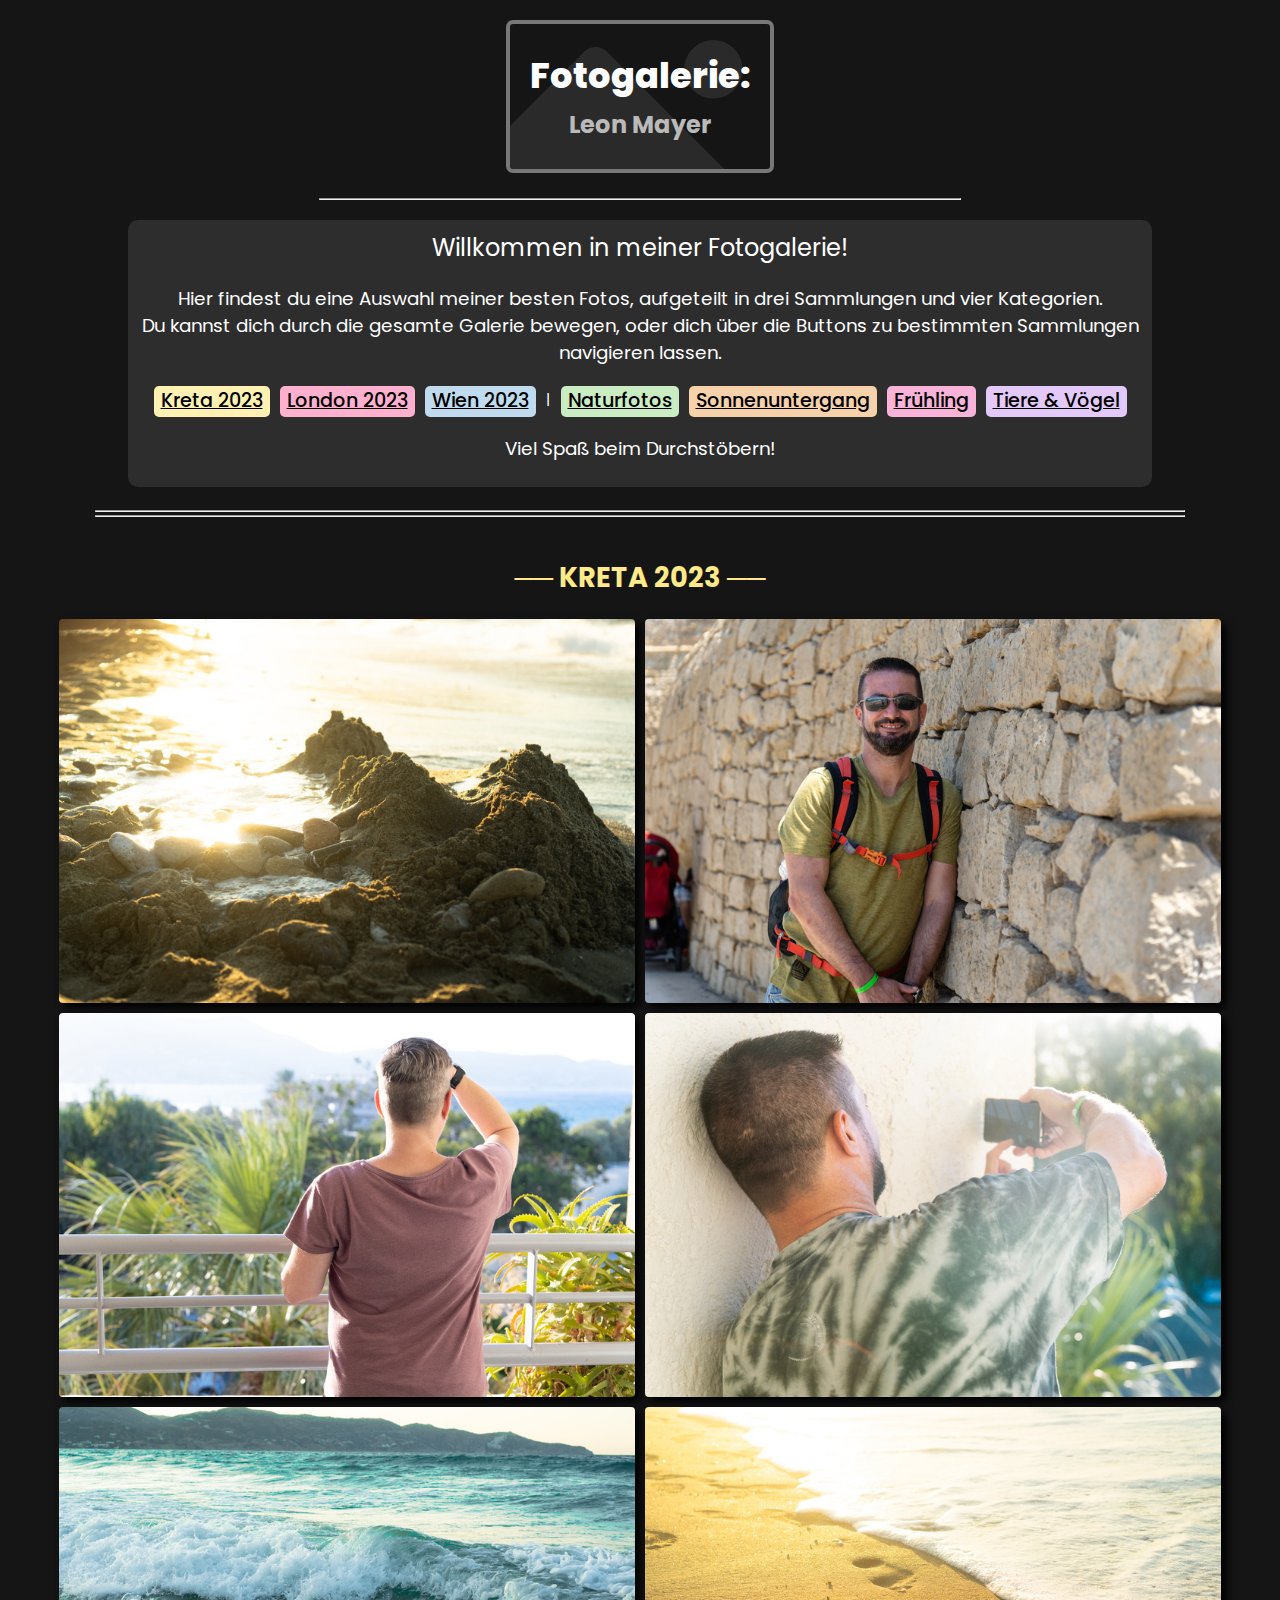
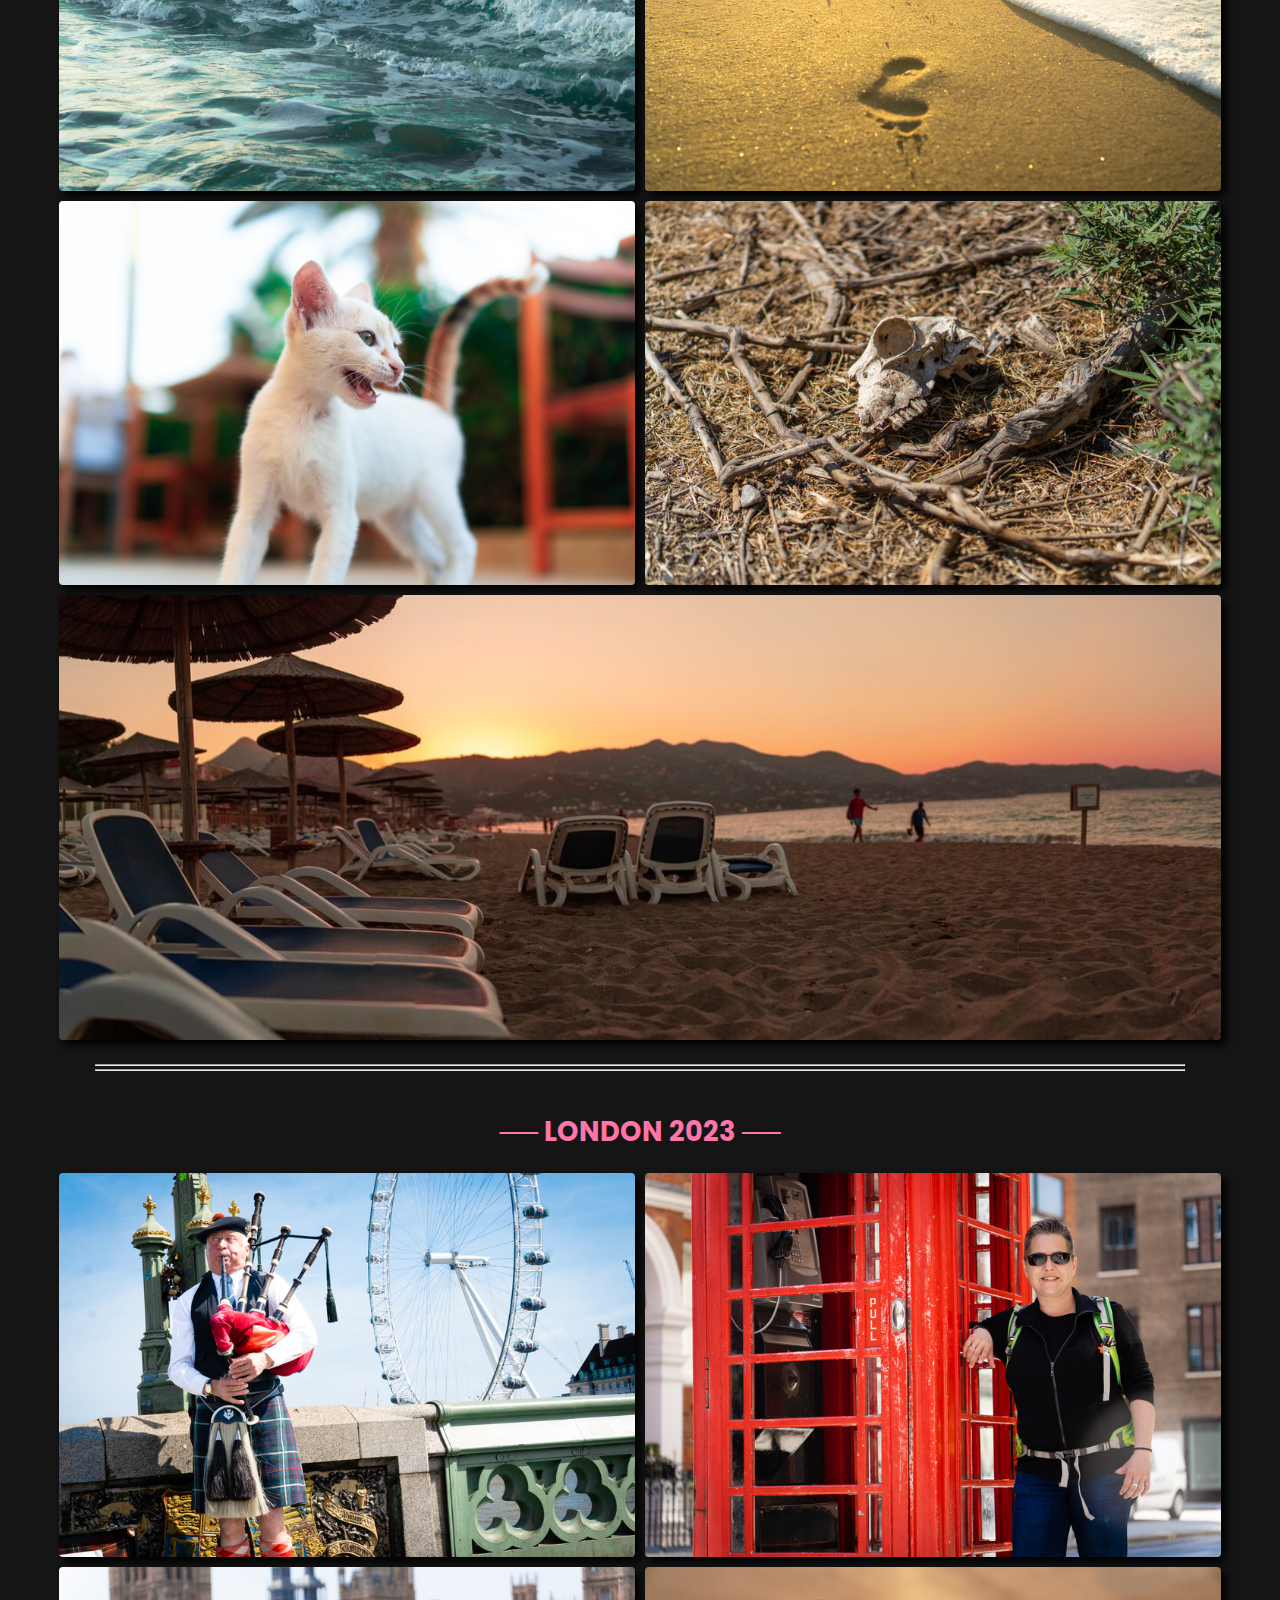
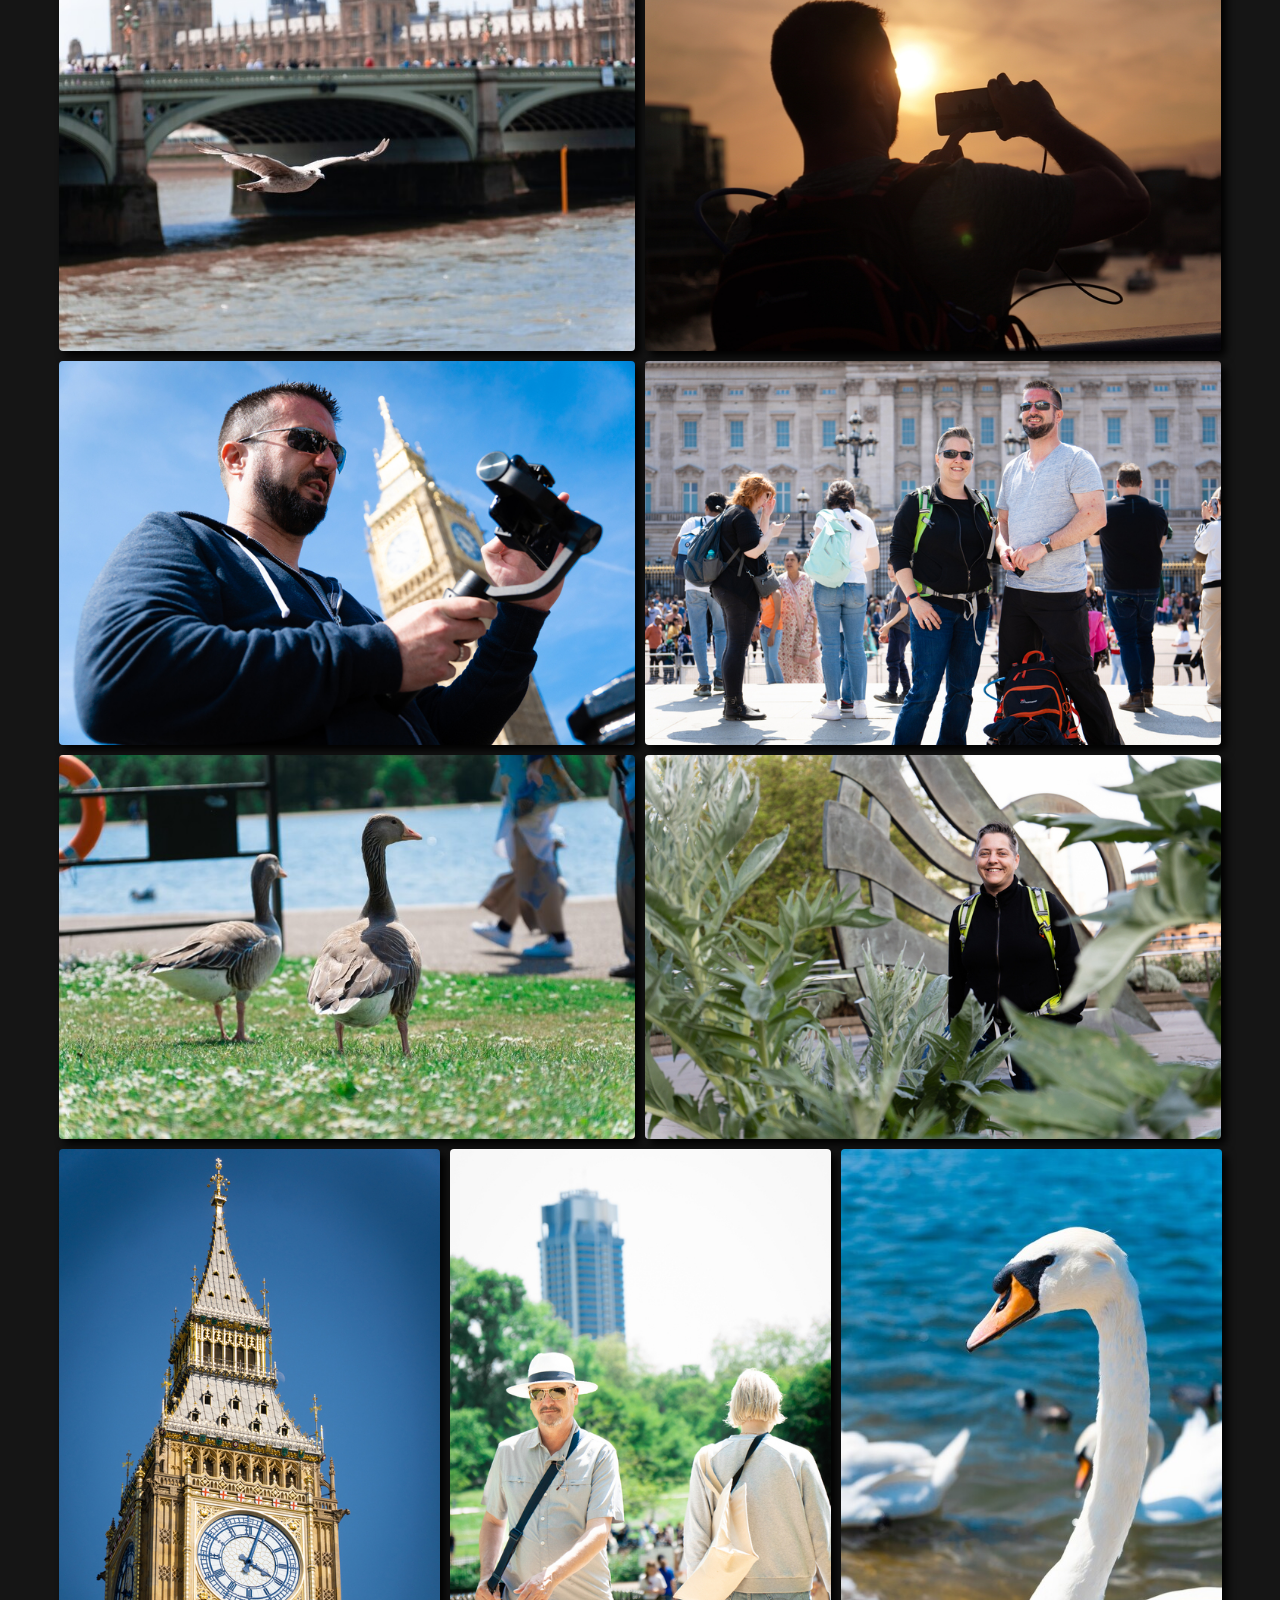
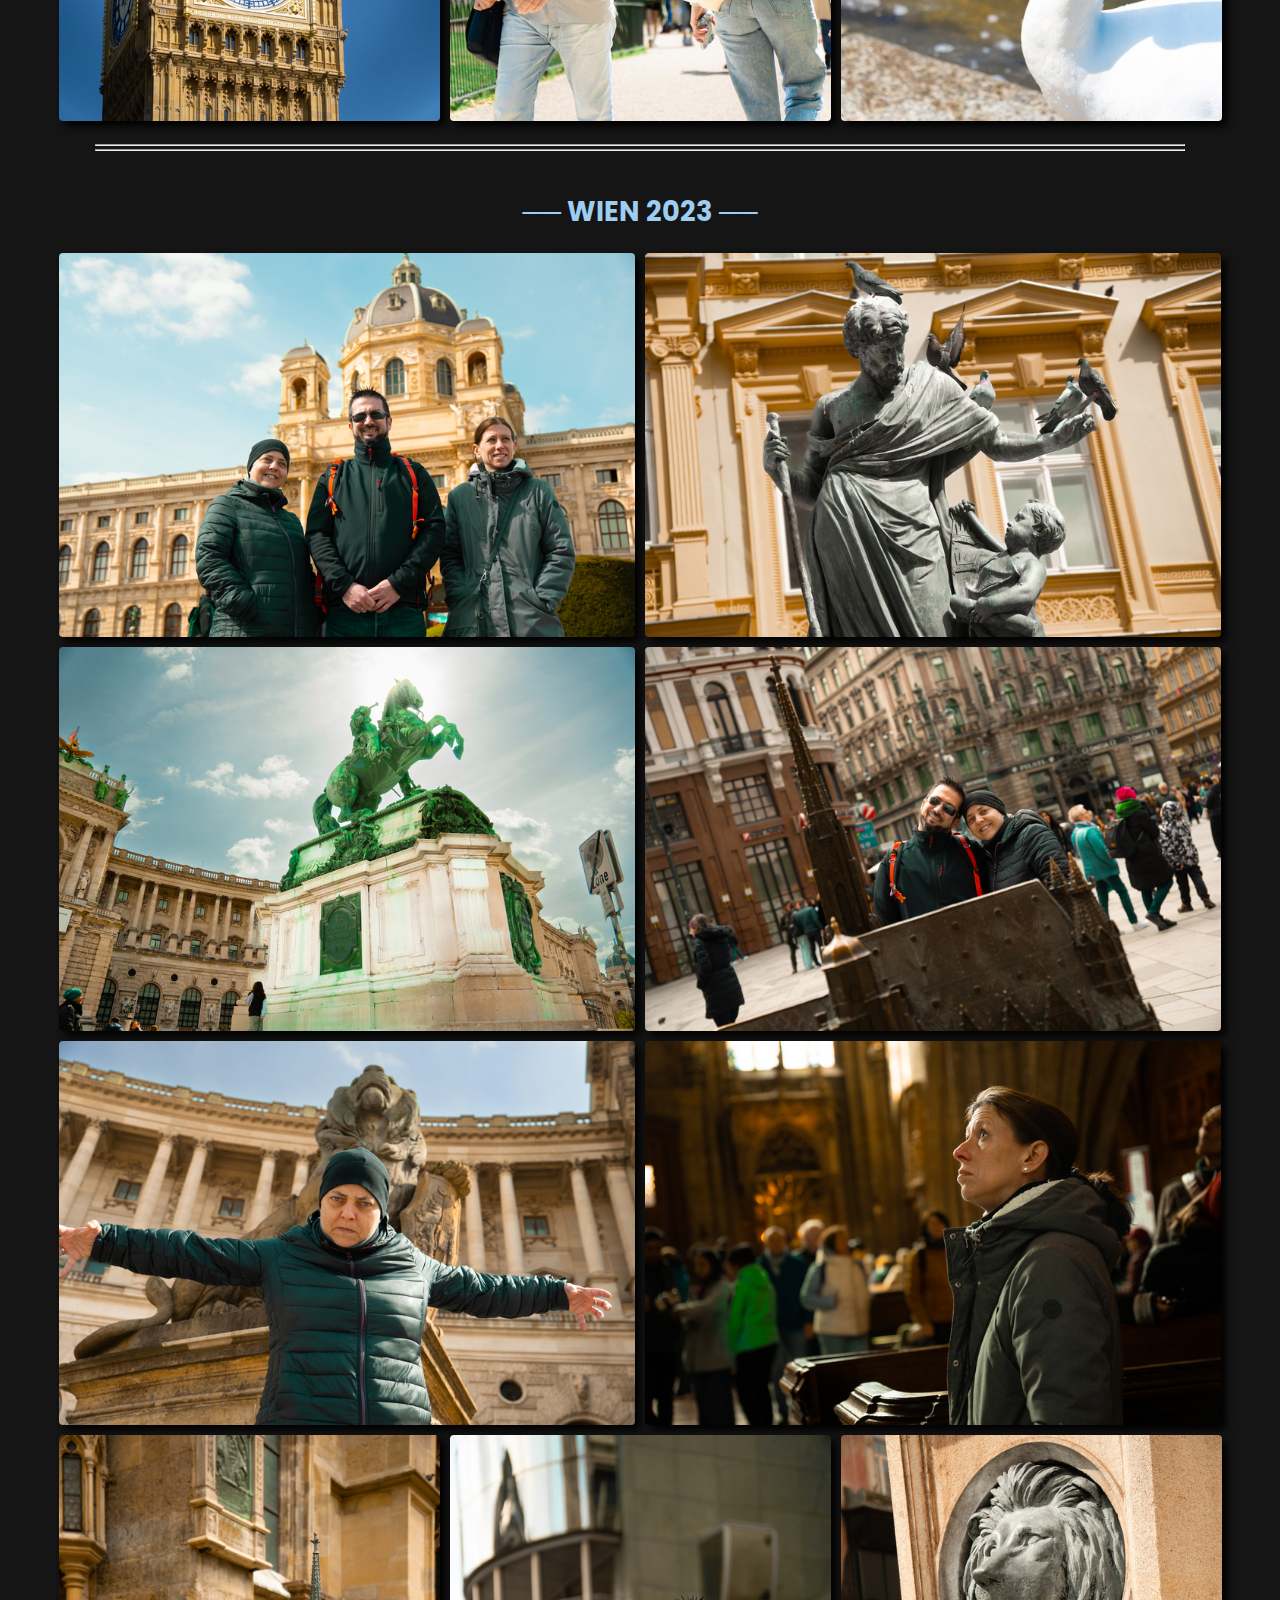
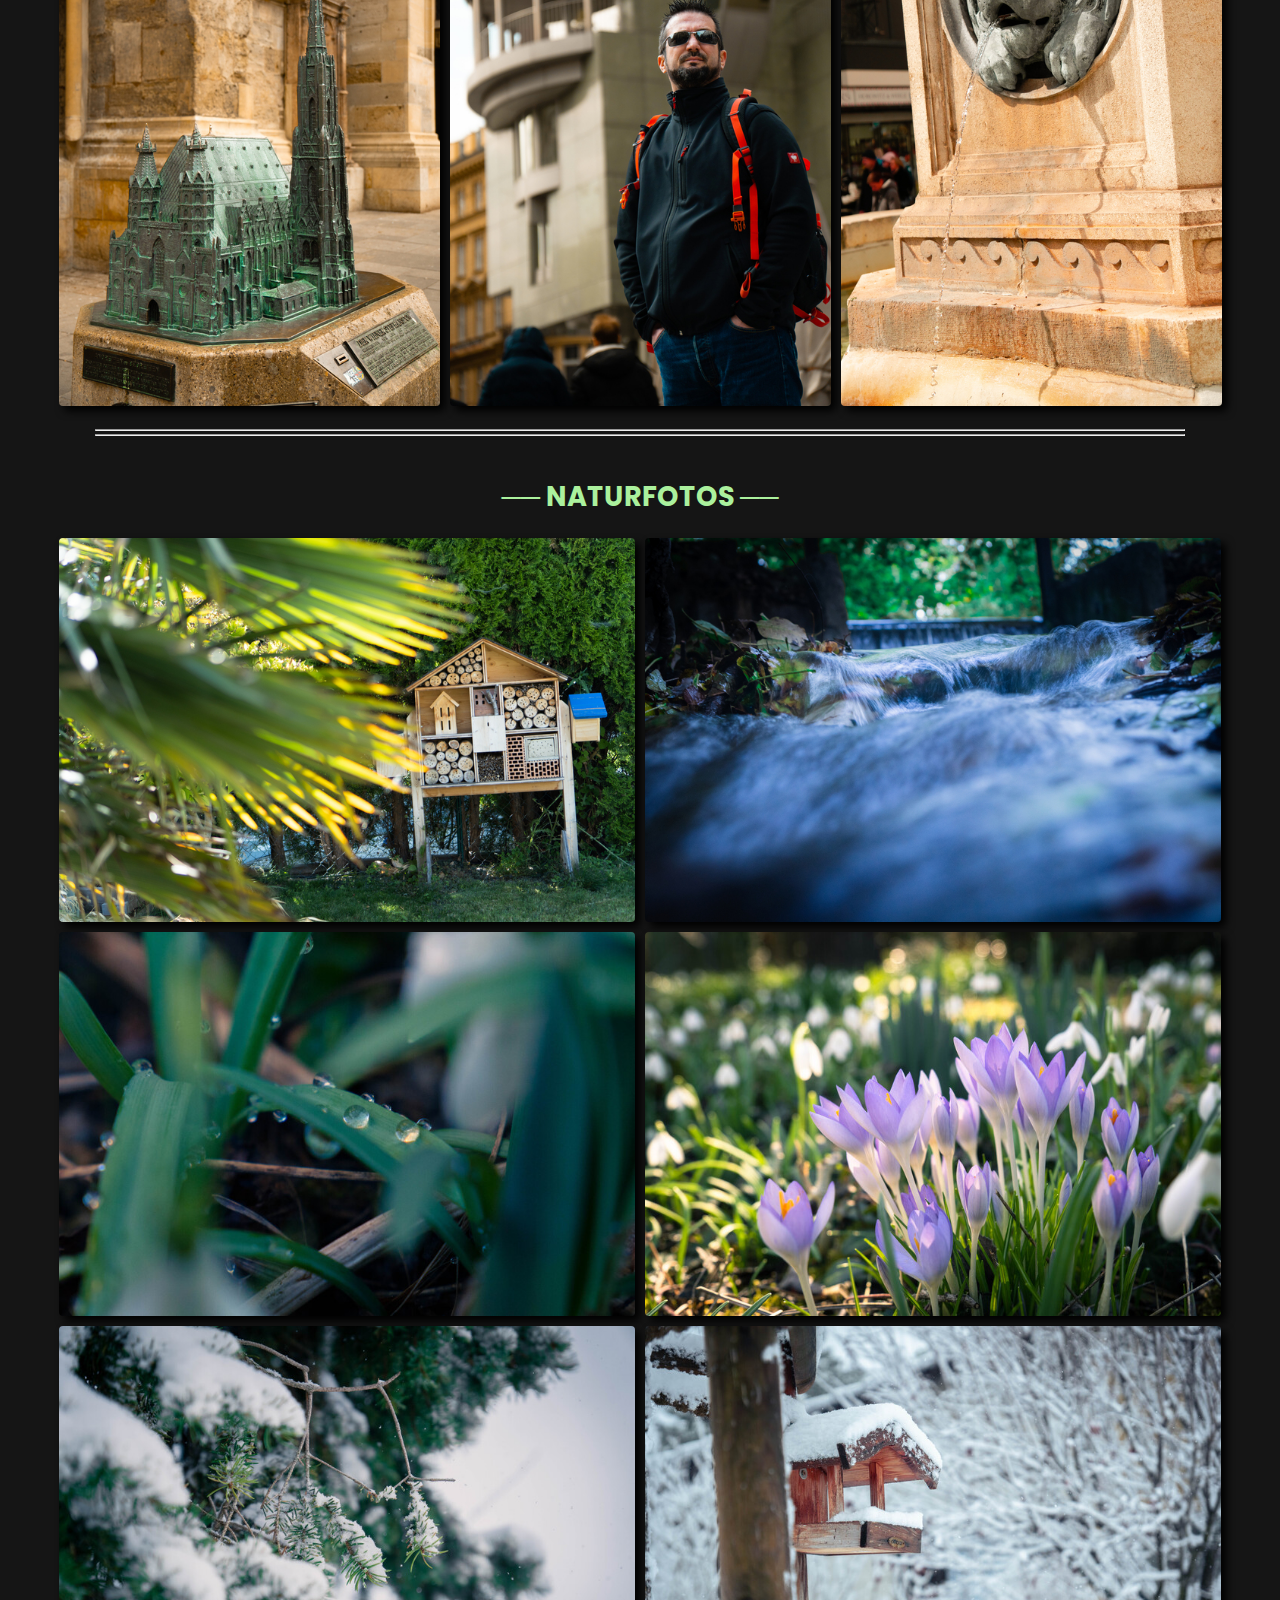
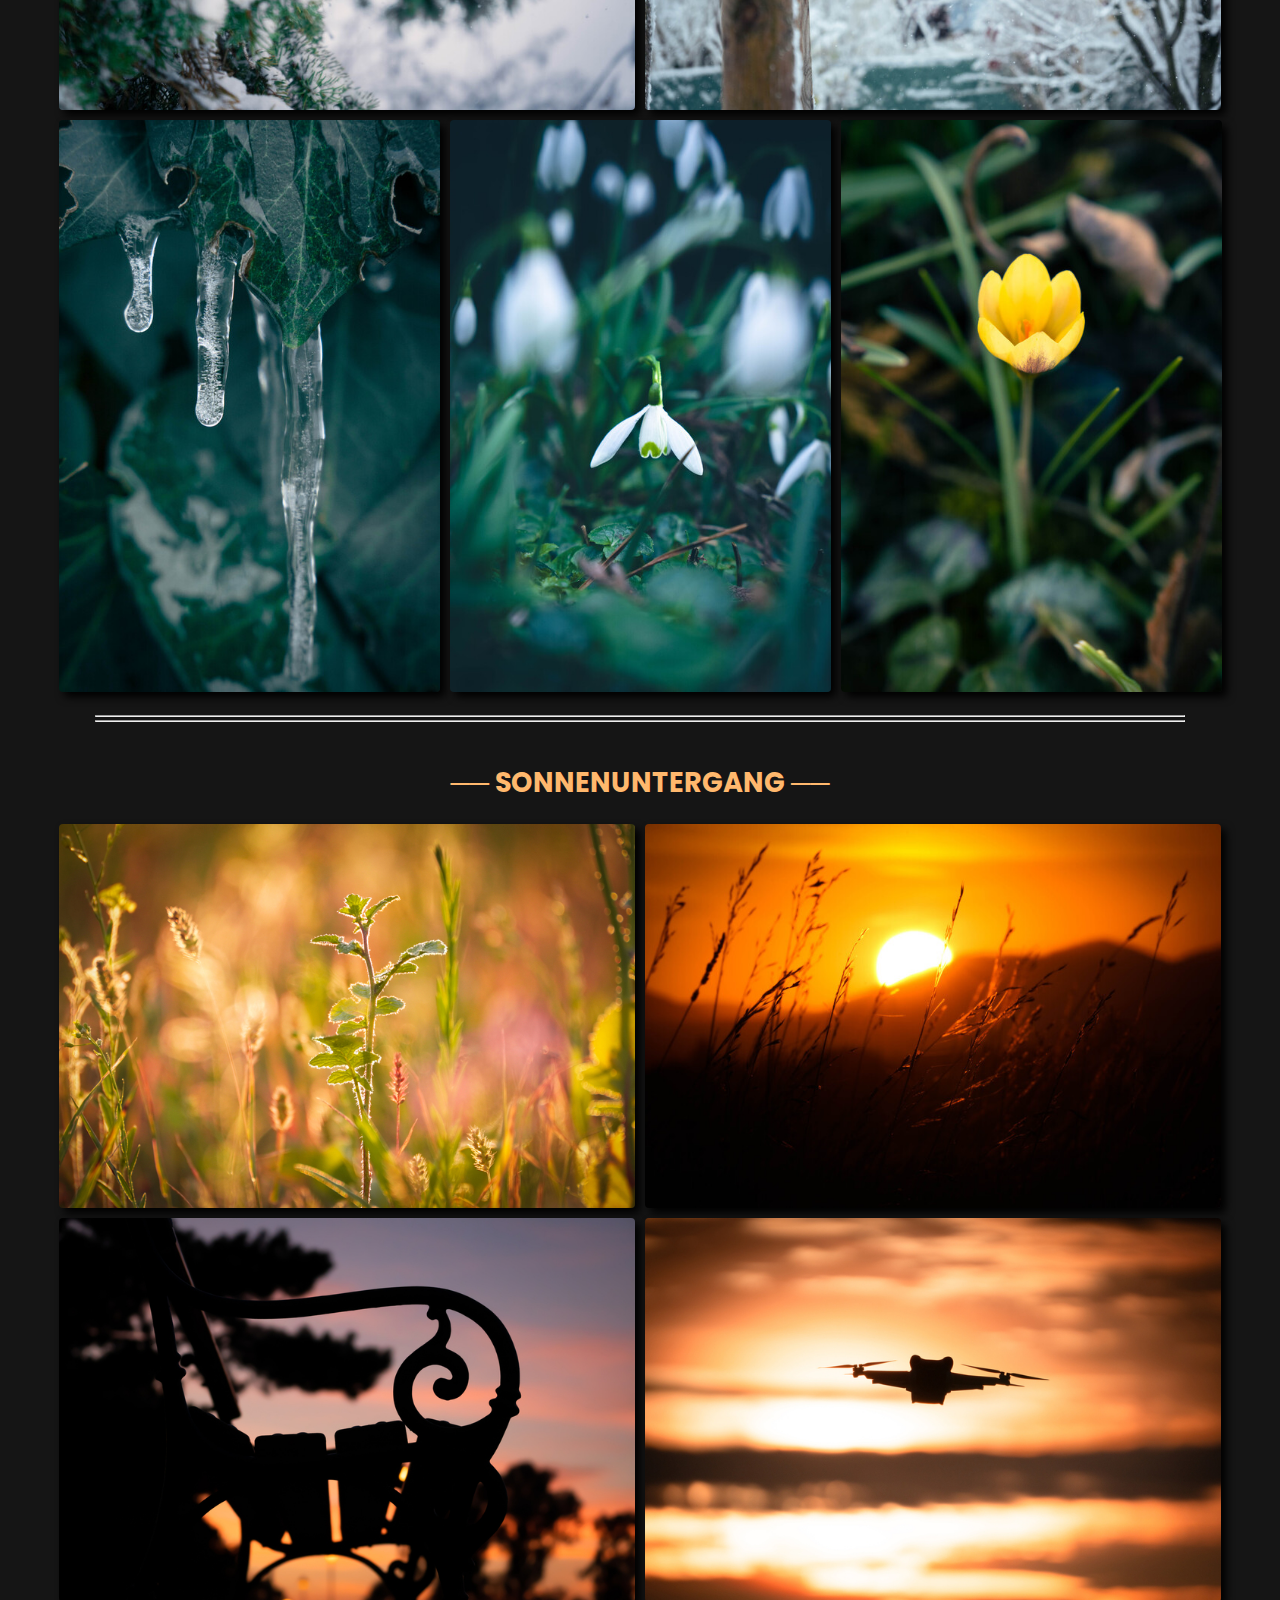
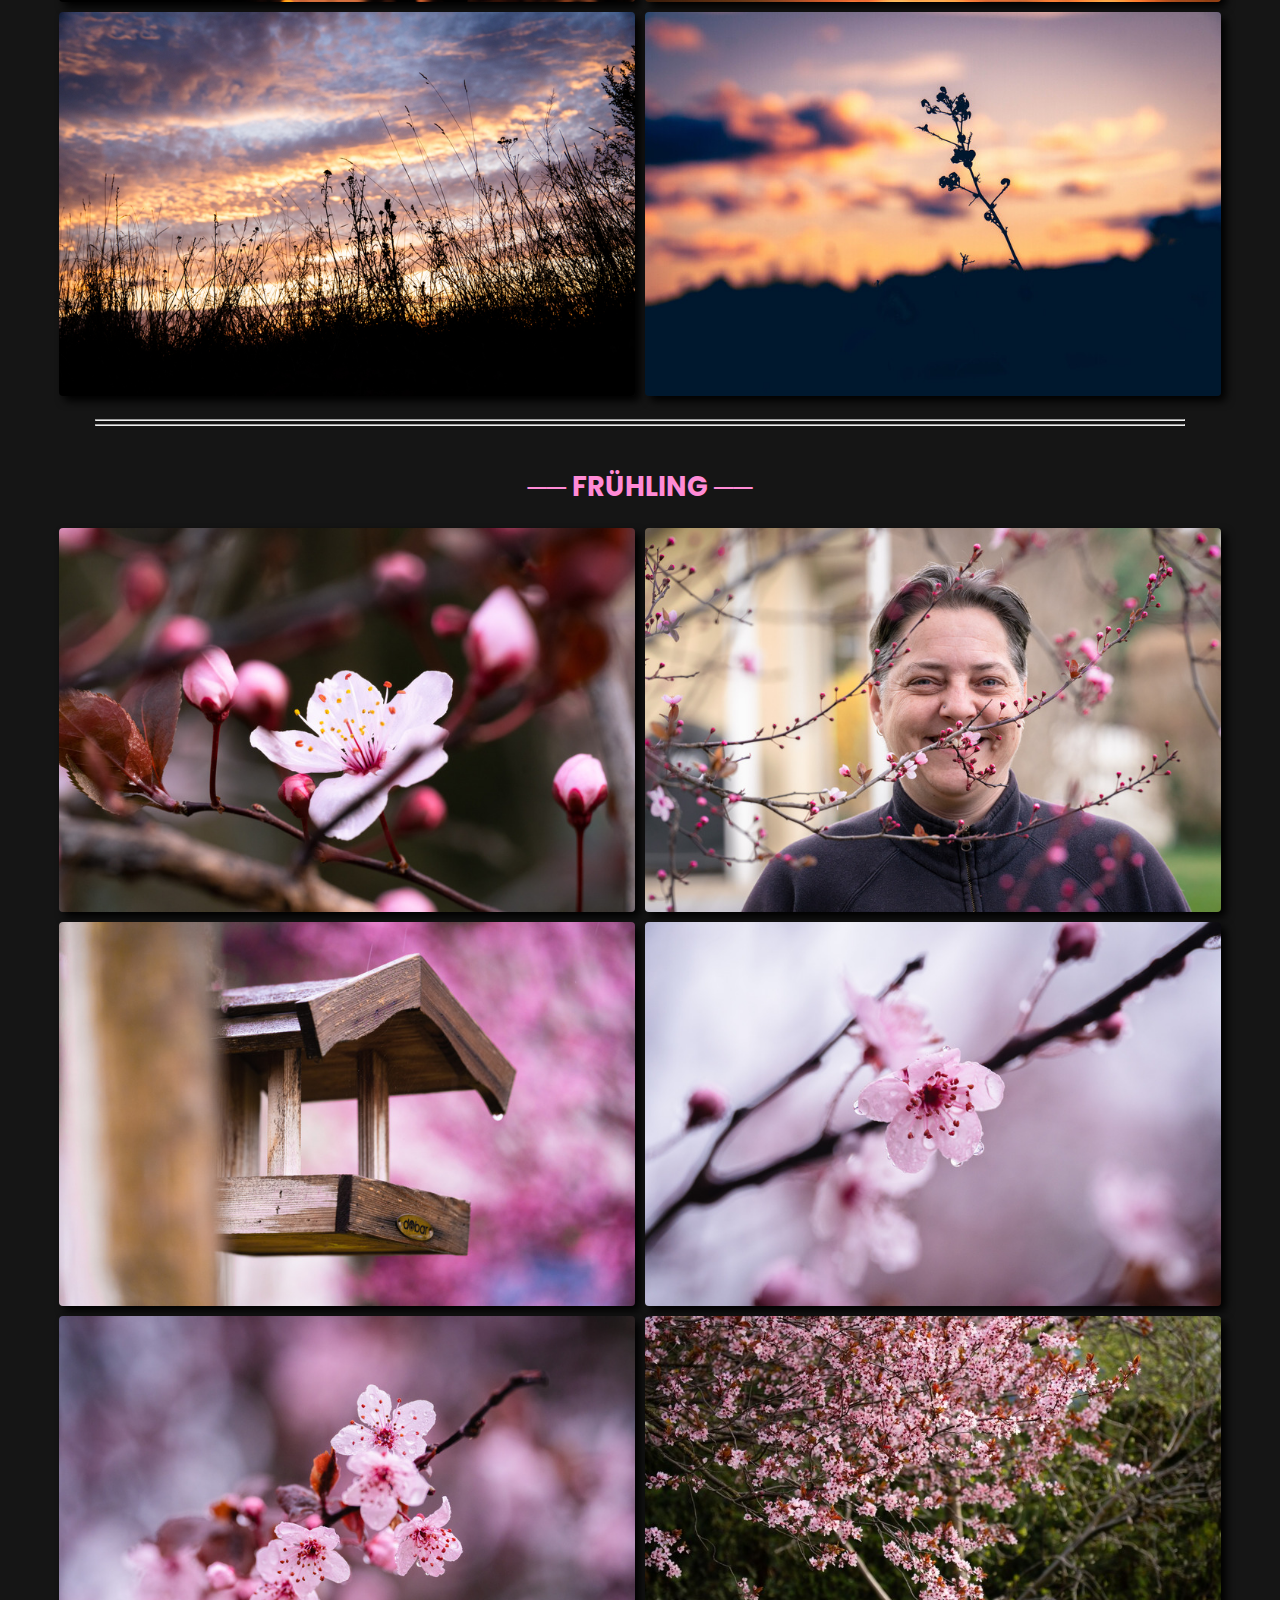
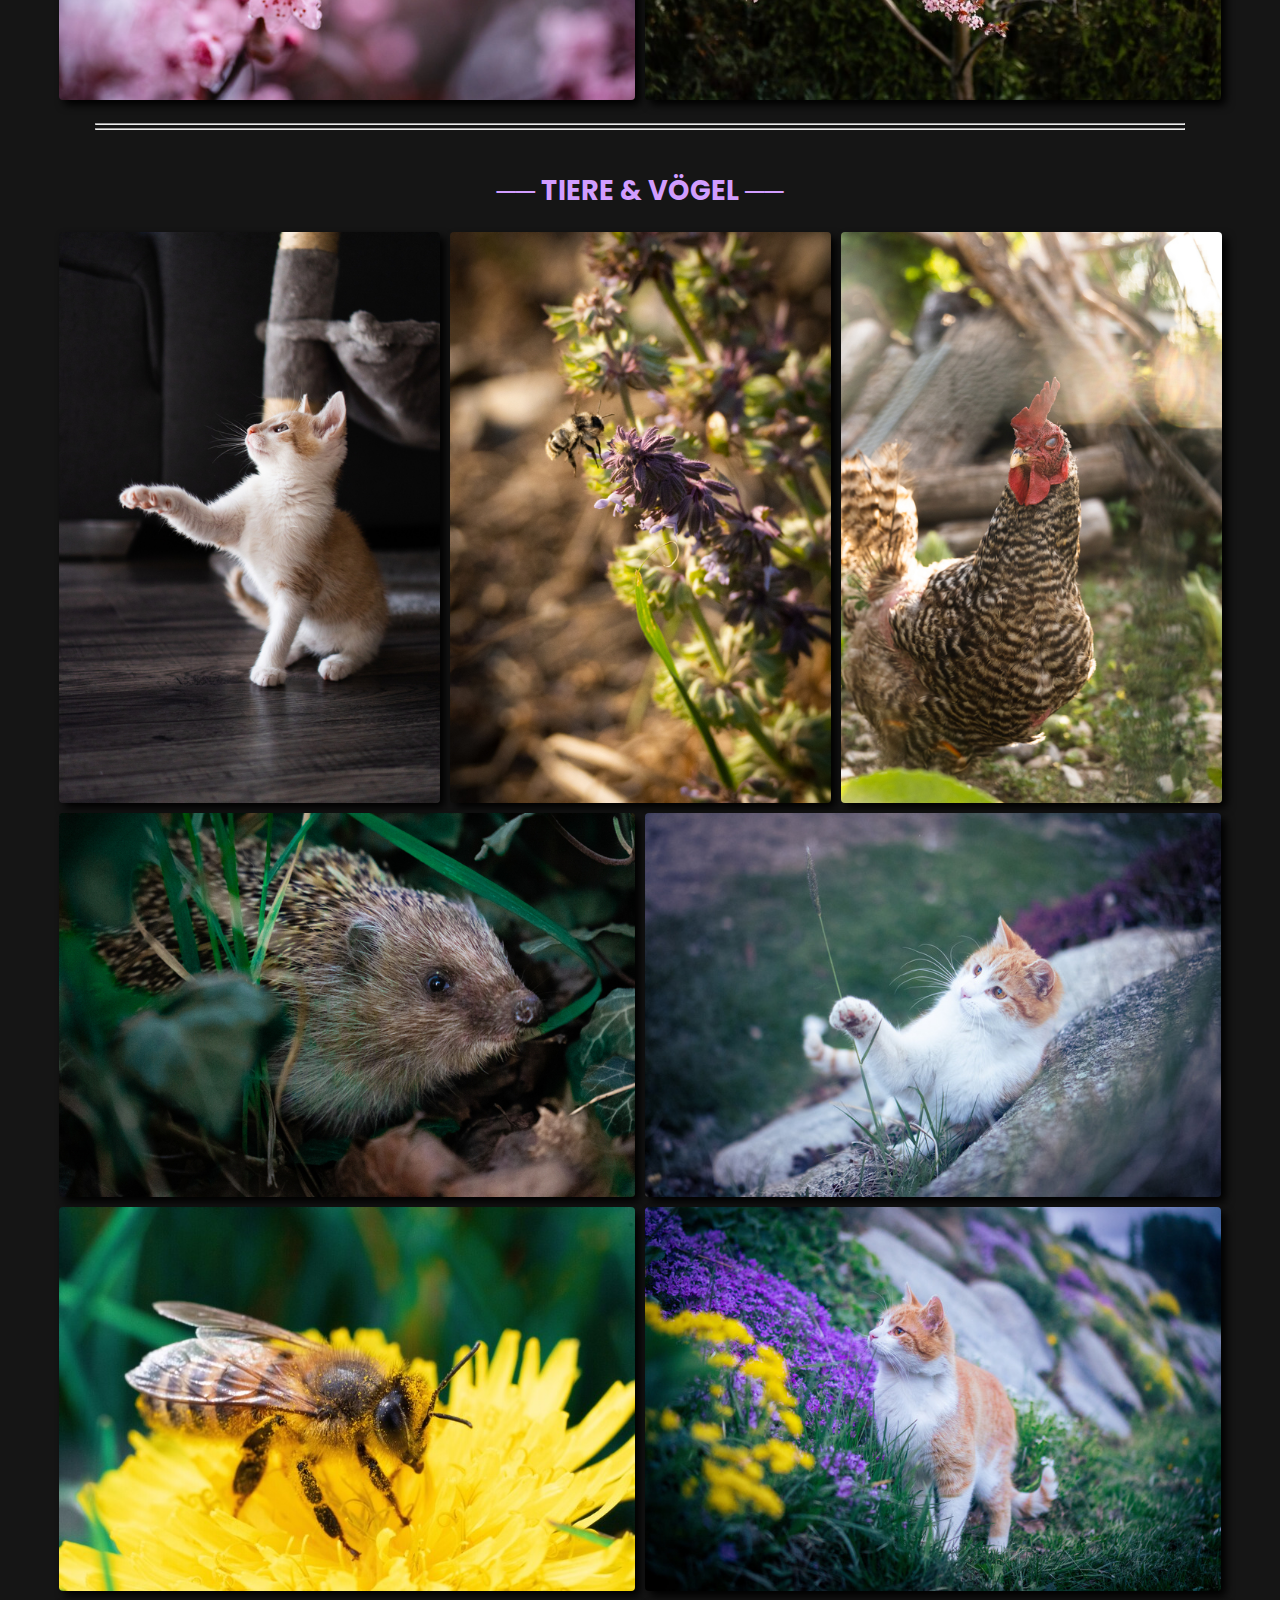
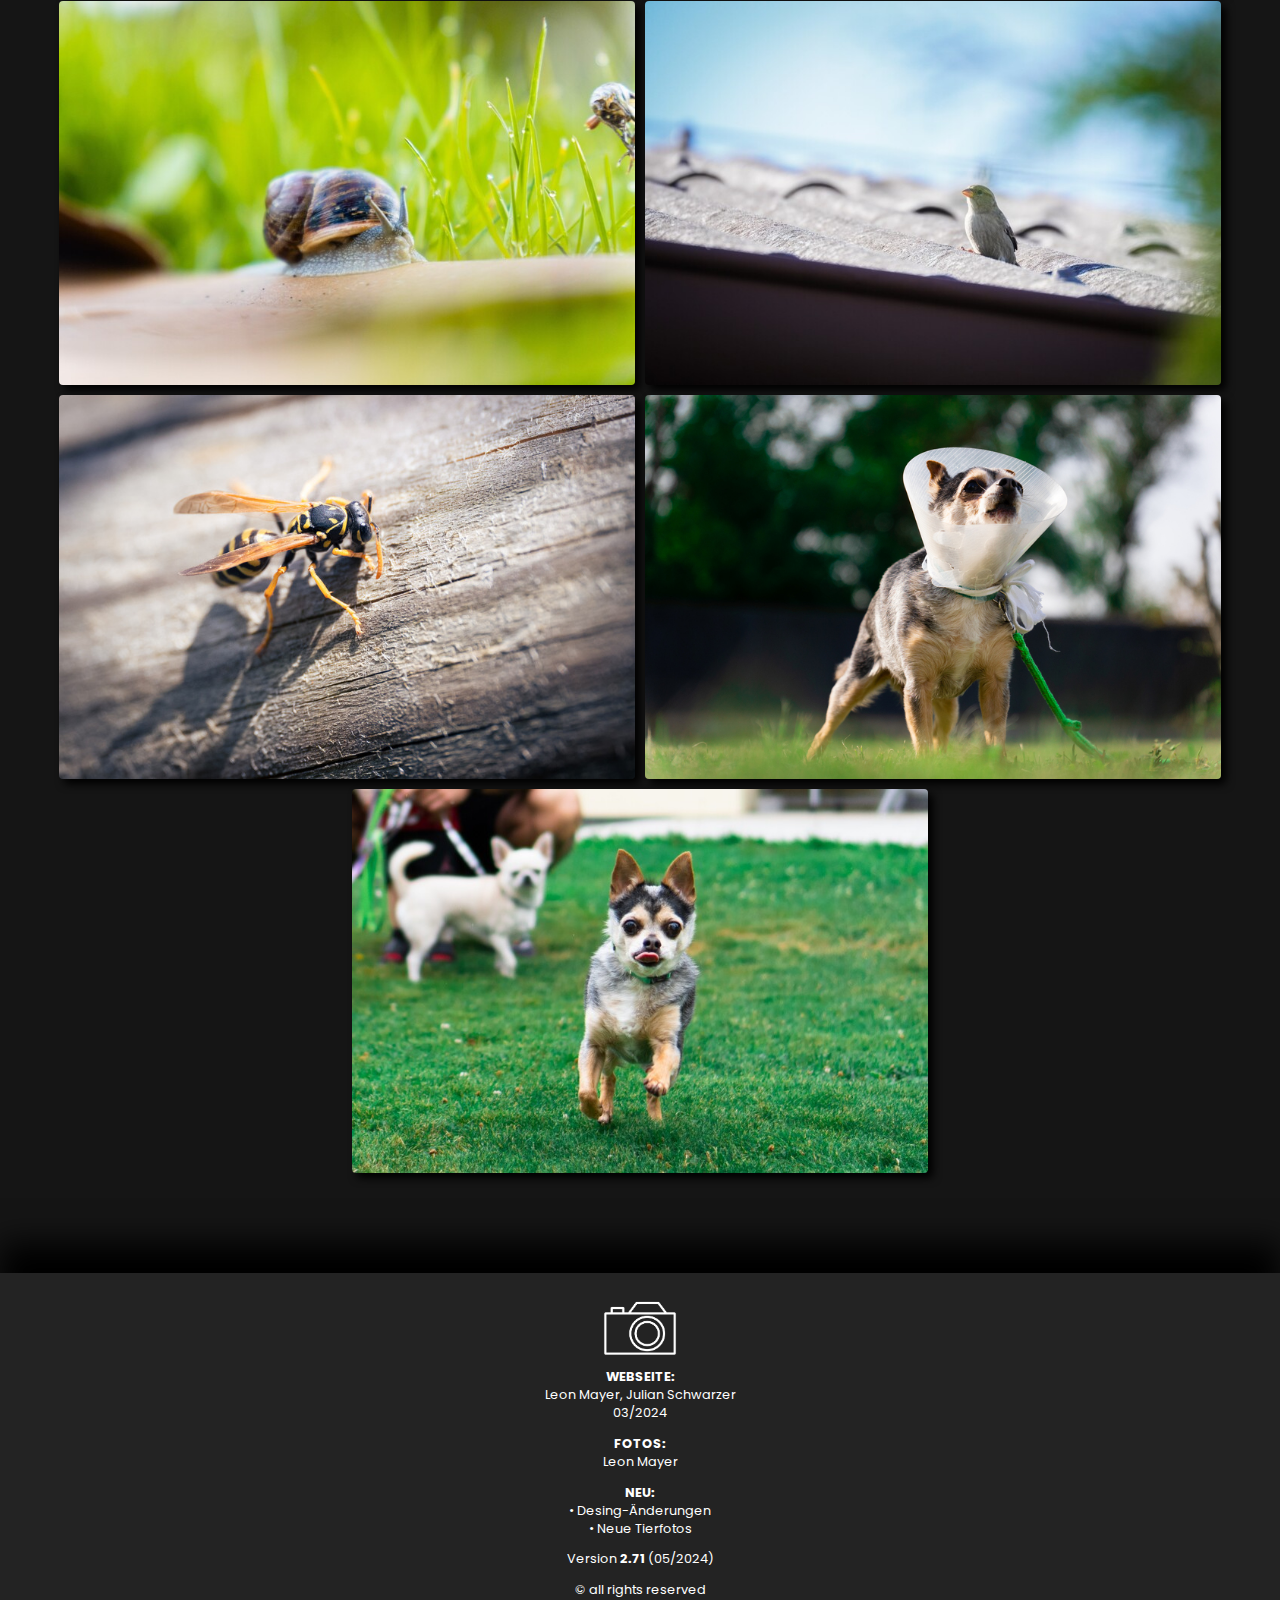
==== commit 39359408: "Add files via upload" ====
--- a/index.html
+++ b/index.html
@@ -79,7 +79,7 @@
 
         <div class="mySlides">
             <div class="numberText"><p class="sammlung sLondon">── London 2023 ──</p><p class="anzahl">4 / 11</p></div>
-            <div class="outsideFotos"><img loading="lazy" src="big/IMG089391.jpg" oncontextmenu="return false;" class="fotos"></div>
+            <div class="outsideFotos"><img loading="lazy" src="big/IMG08939.jpg" oncontextmenu="return false;" class="fotos"></div>
         </div>
 
         <div class="mySlides">
--- a/style.css
+++ b/style.css
@@ -233,7 +233,7 @@
     color: white;
     background-color: #313131;
     font-size: 1rem;
-    border-radius: 3px;
+    border-radius: 4px;
     height: 35px;
     border-style: none;
     color: transparent;  
@@ -368,14 +368,14 @@
 }
 
 img {
-    border-radius: 3px;
+    border-radius: 4px;
     display: block;
     width: 100%;
     box-shadow: 5px 5px 8px #000000;
 }
 
 #pic03828, #pic03281, #pic03493, #pic04061 {
-    border-radius: 3px;
+    border-radius: 4px;
 }
 
 .topic {
@@ -396,15 +396,25 @@
     display: flex;
     justify-content: center;
     position: absolute;
-    background-color: #00000095;
+    background-color: #0000009c;
     top: 0;
     left: 0;
     width: 100%;
     height: 100%;
     align-content: center;
-    border-radius: 3px;
+    border-radius: 4px;
     opacity: 0;
     flex-wrap: wrap;
+}
+
+.metaData:hover {
+    opacity: 1;
+    transition: 0.25s;
+}
+
+.metaData:not(:hover) {
+    opacity: 0;
+    transition: 0.25s;
 }
 
 .metaData, .content, #scrollToTopButton, #arrowUp {    
@@ -418,6 +428,7 @@
     height: 20px;
     text-align: center;
     font-weight: 700;
+    font-size: 1.1rem;
 }
 
 .camera {
@@ -425,11 +436,11 @@
     height: 20px;
     text-align: center;
     font-weight: 600;
-    font-size: 1.4rem;
-    margin-top: 10%;
-}
-
-.fullScreen{
+    font-size: 1.2rem;
+    margin-top: 5%;
+}
+
+.fullScreen {
     position: absolute;
     width: 40px;
     height: 40px;
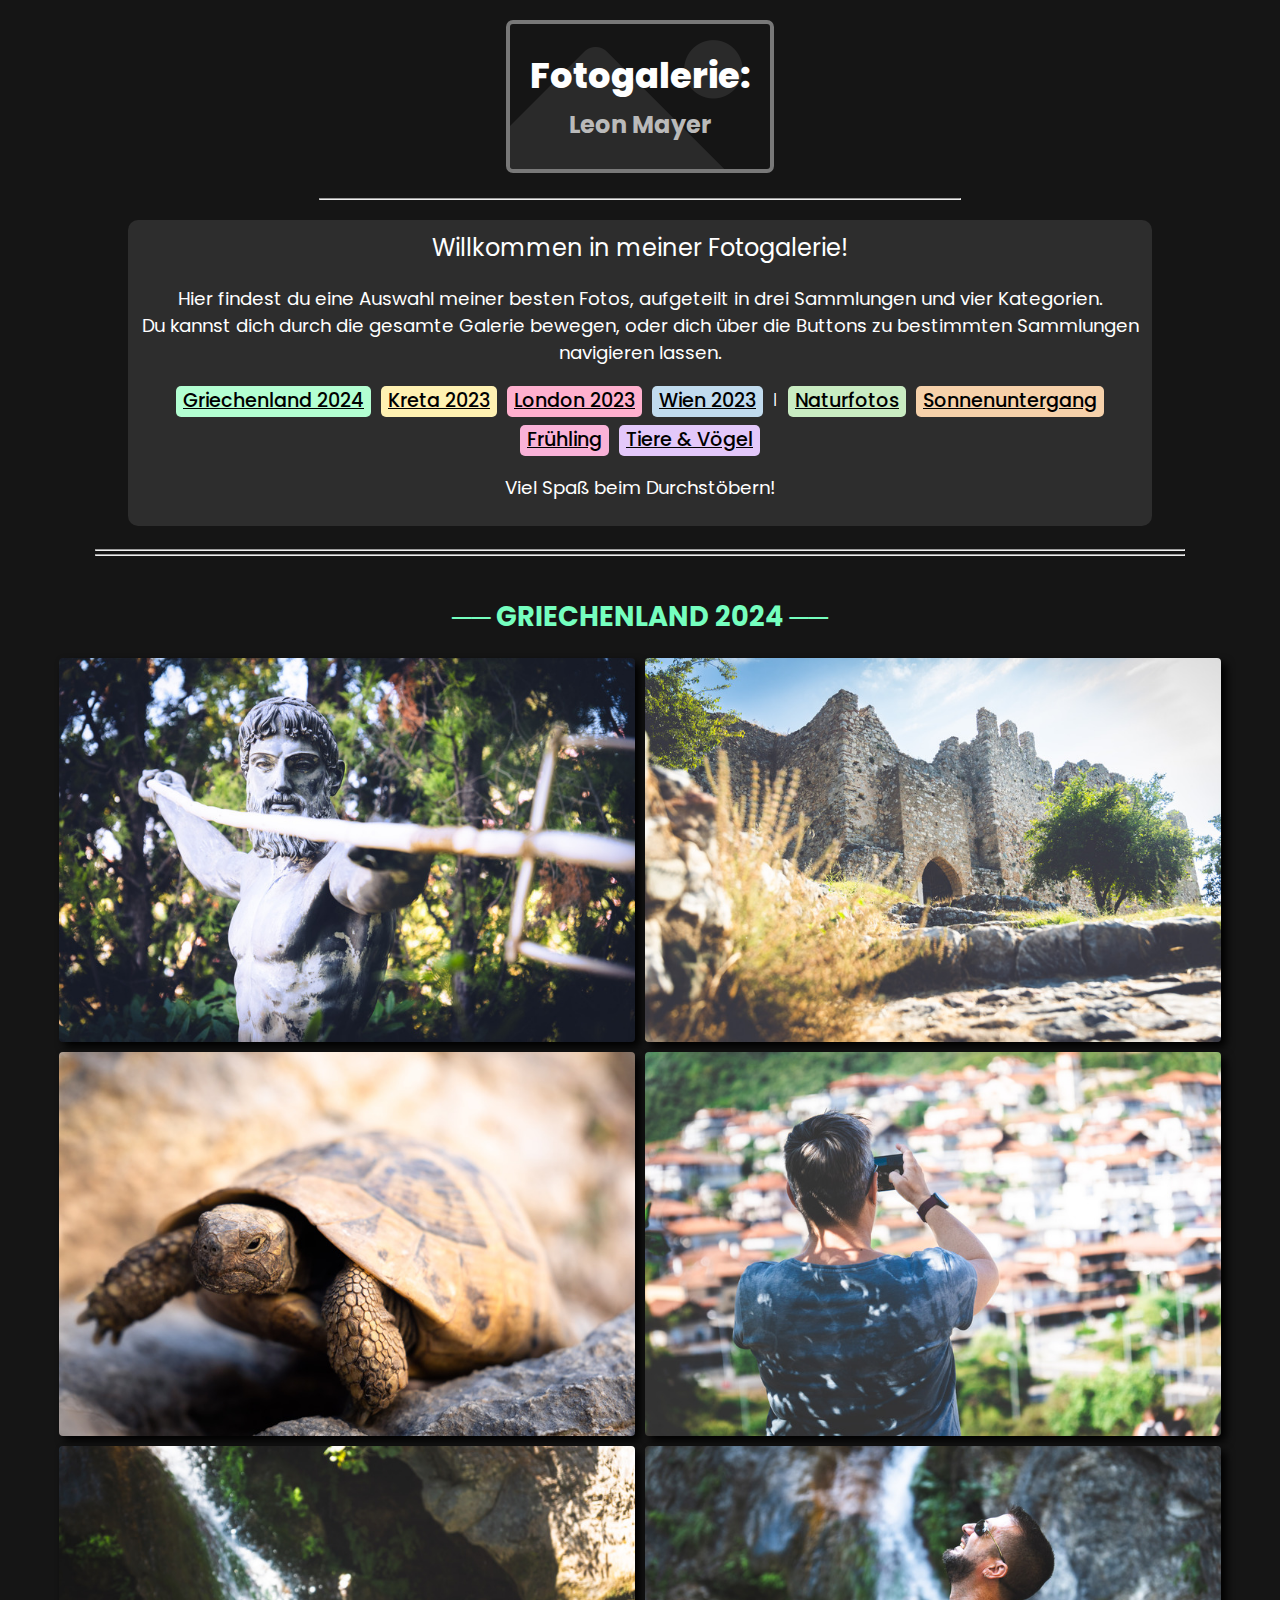
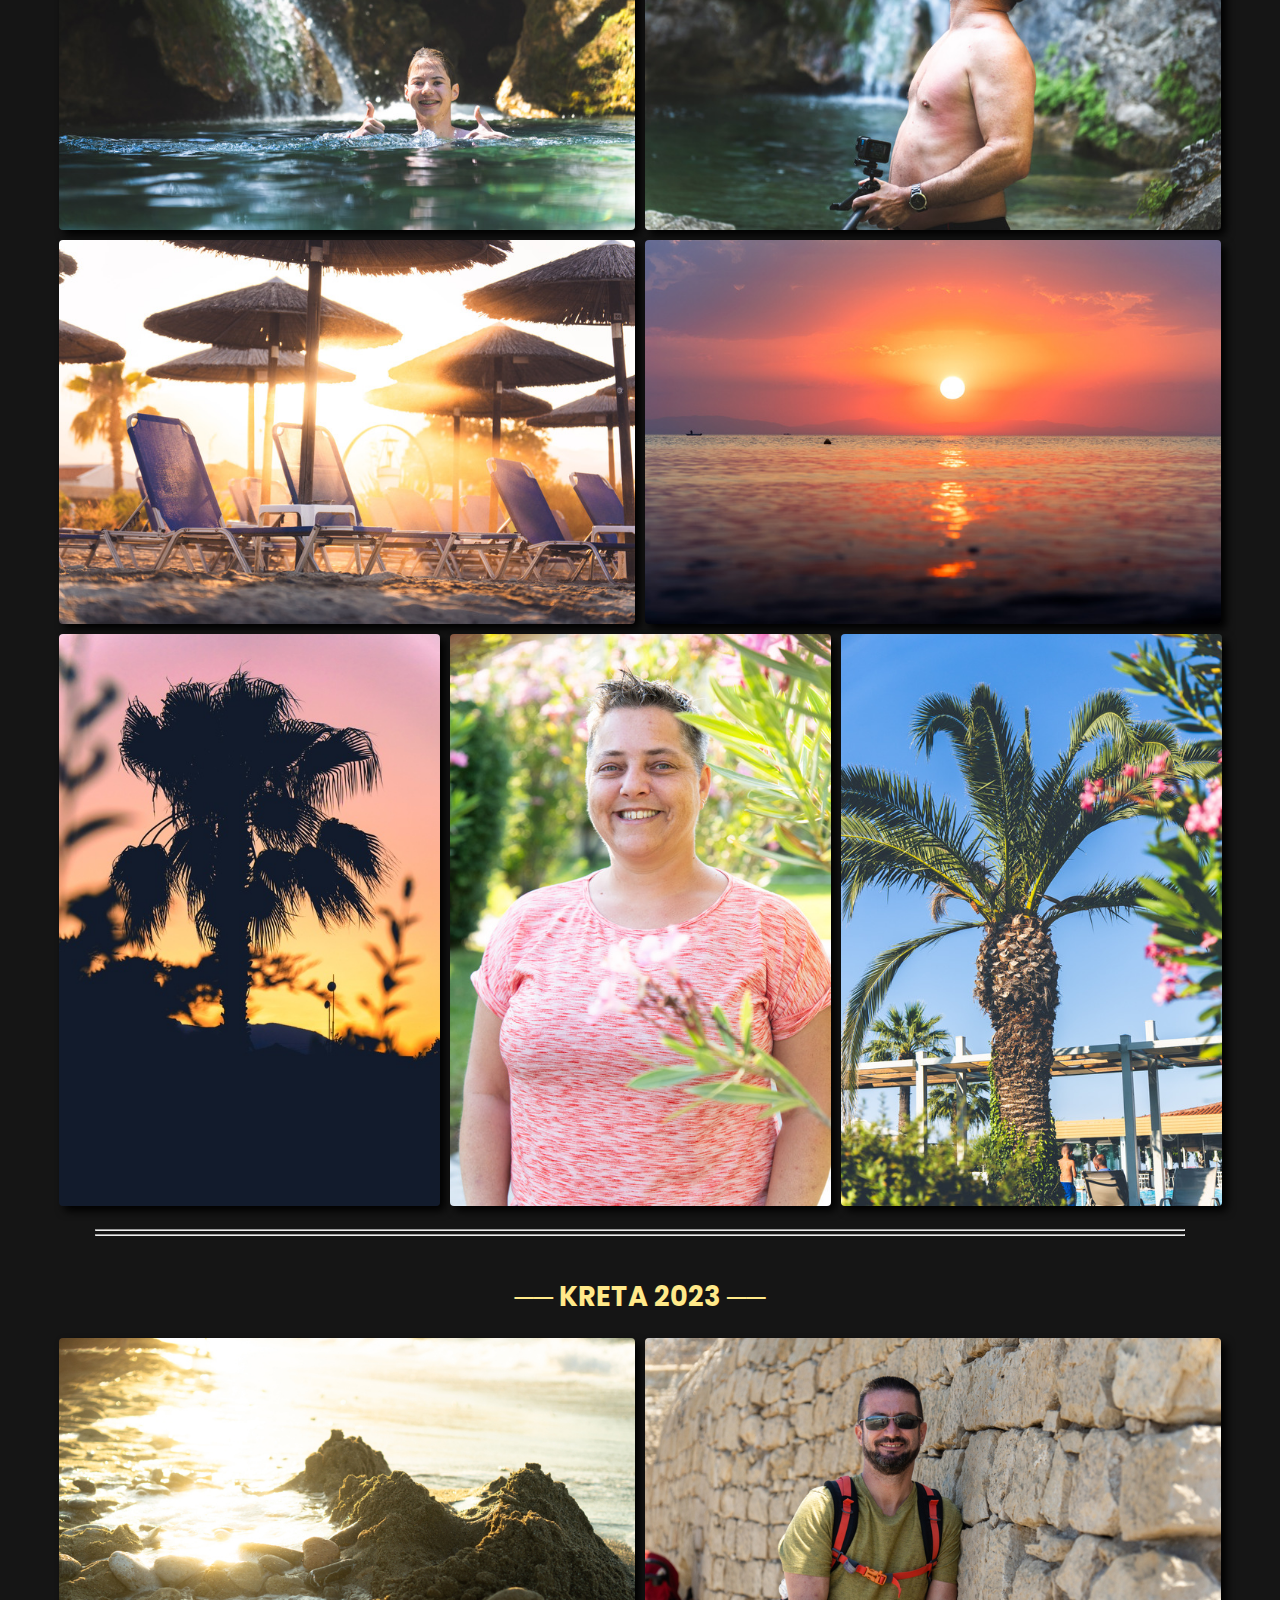
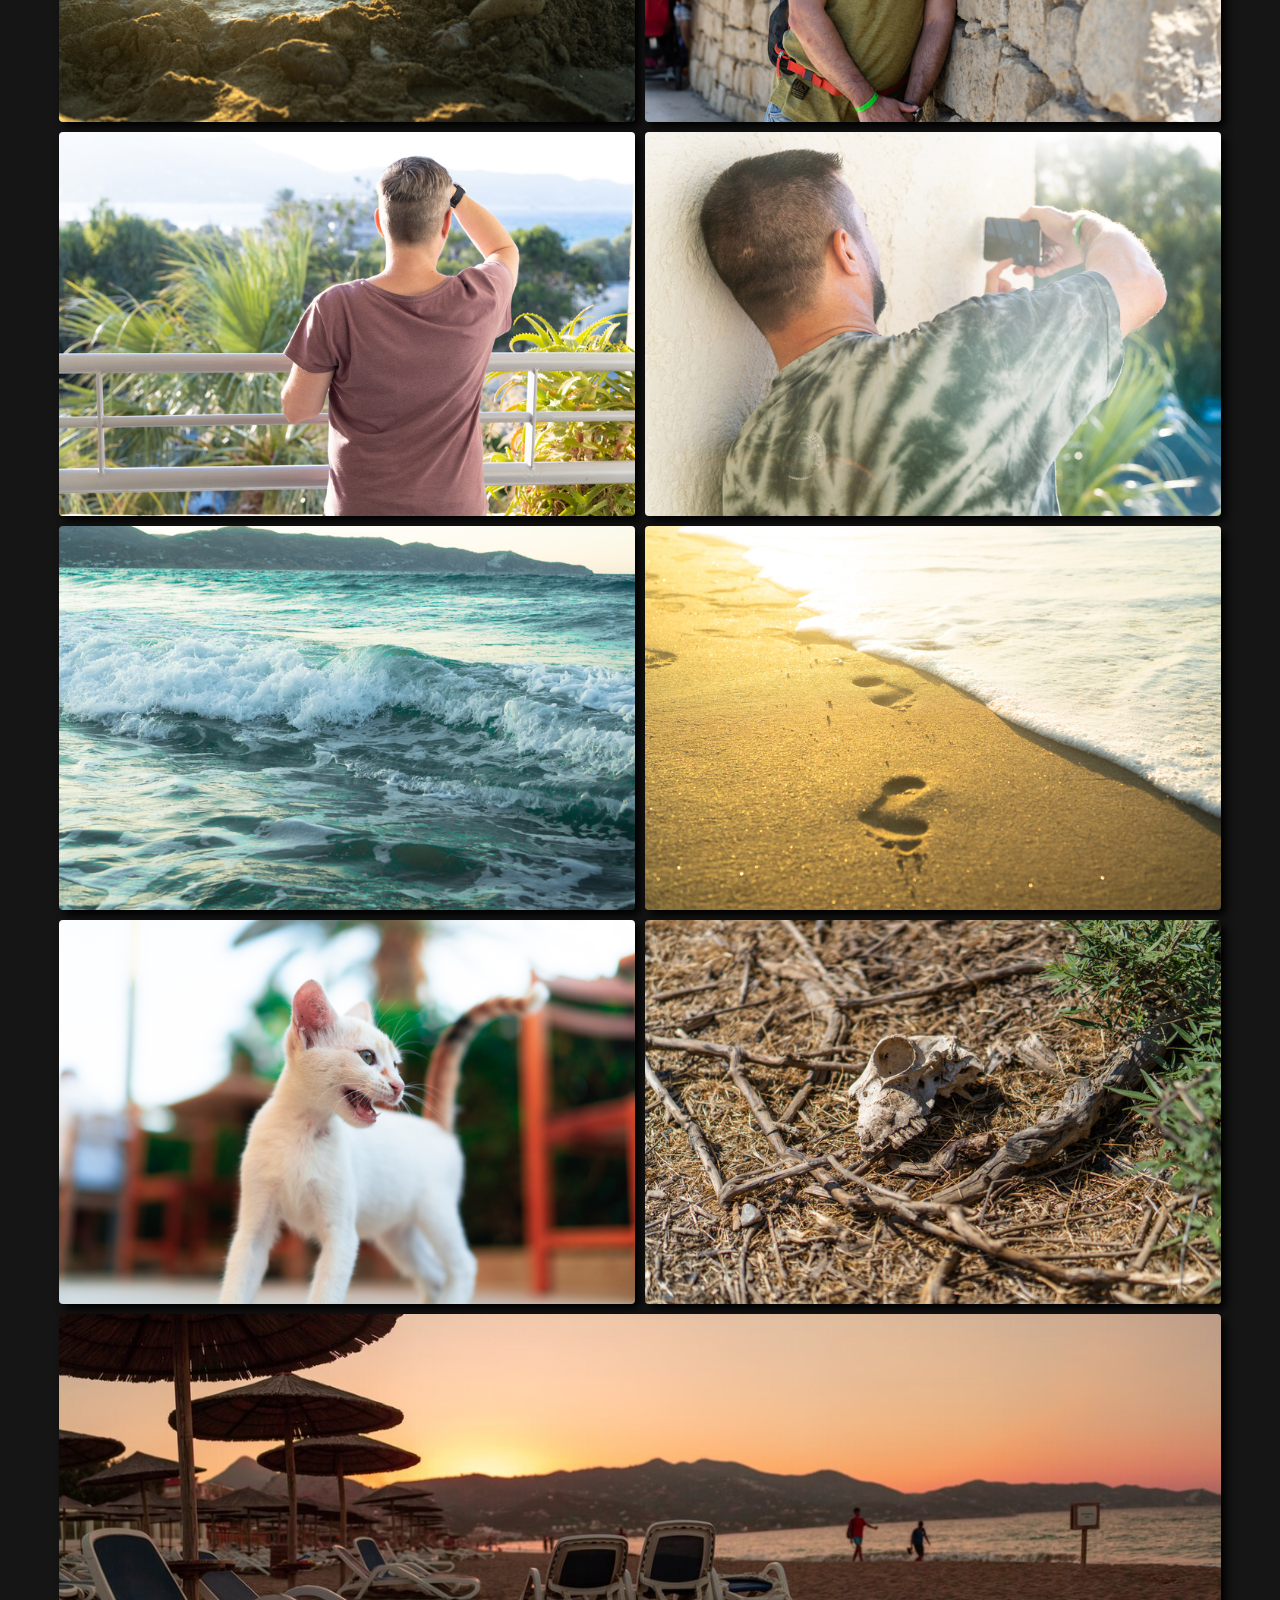
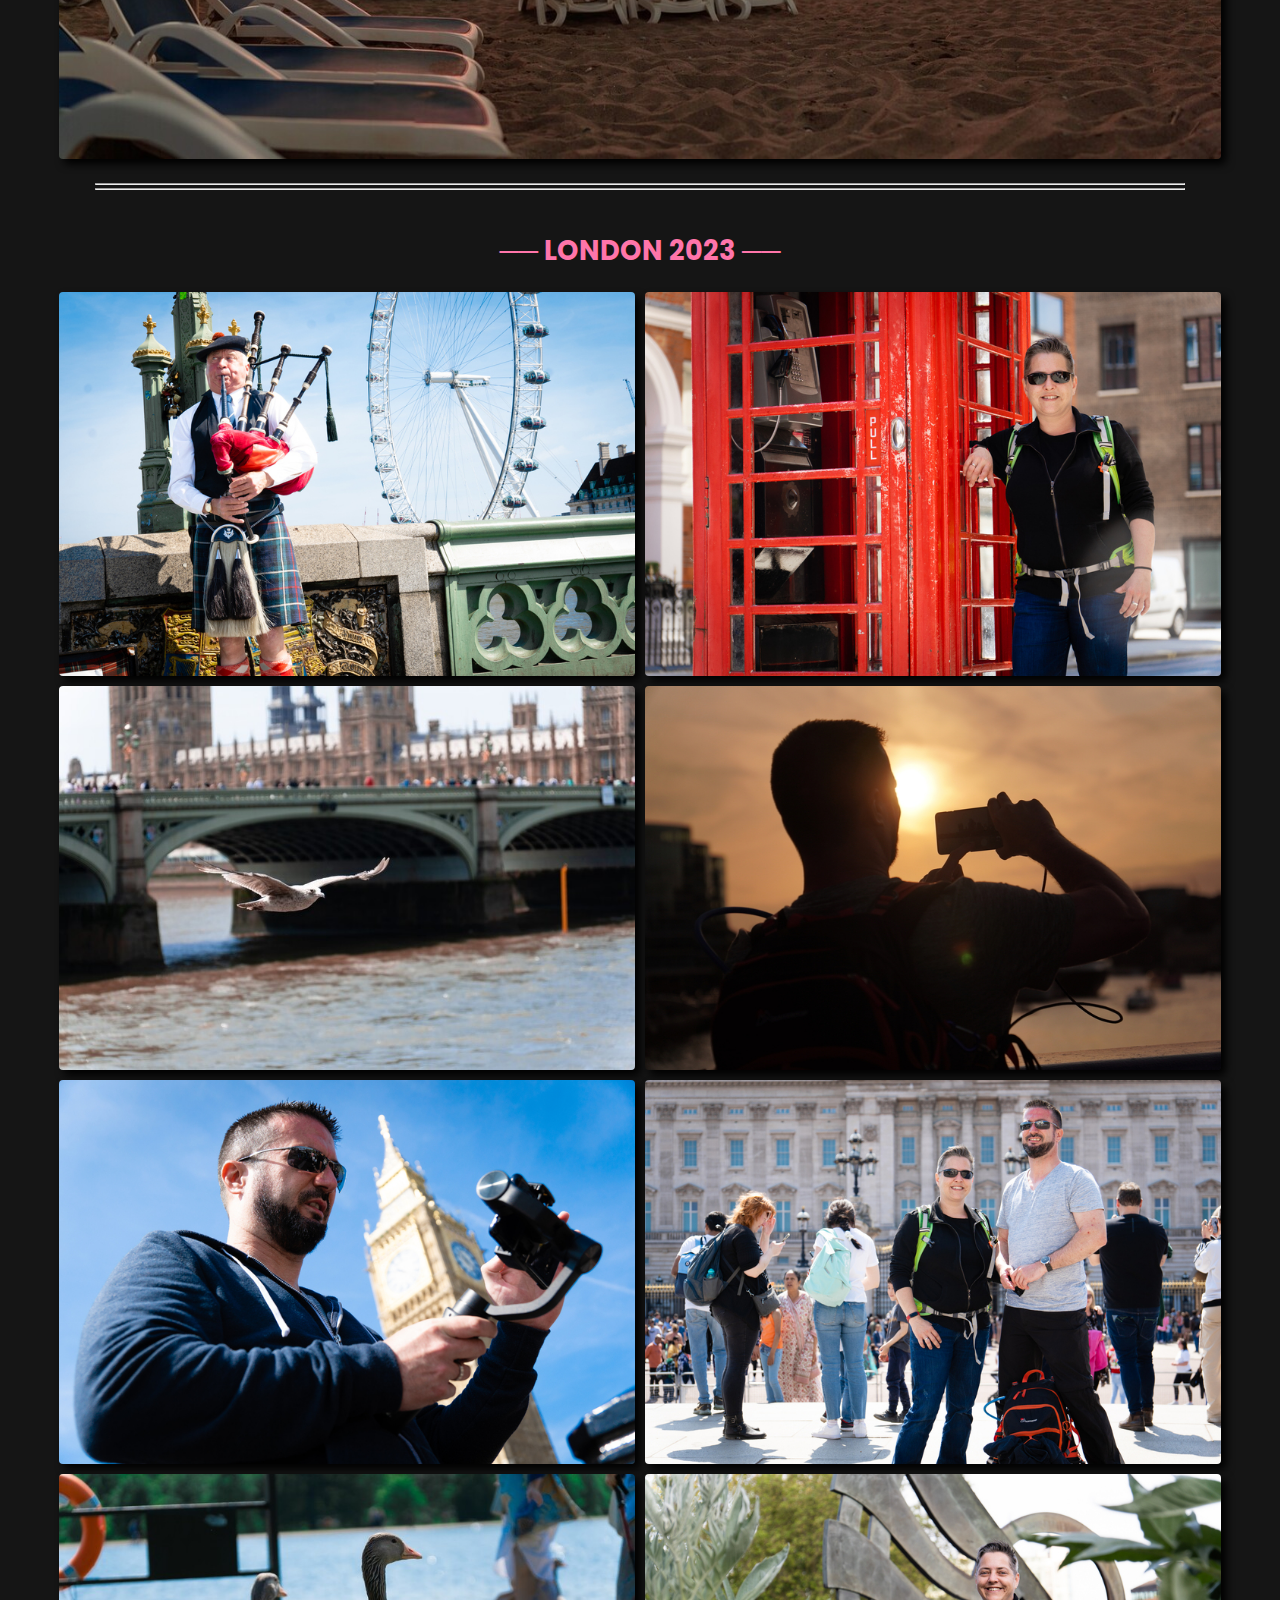
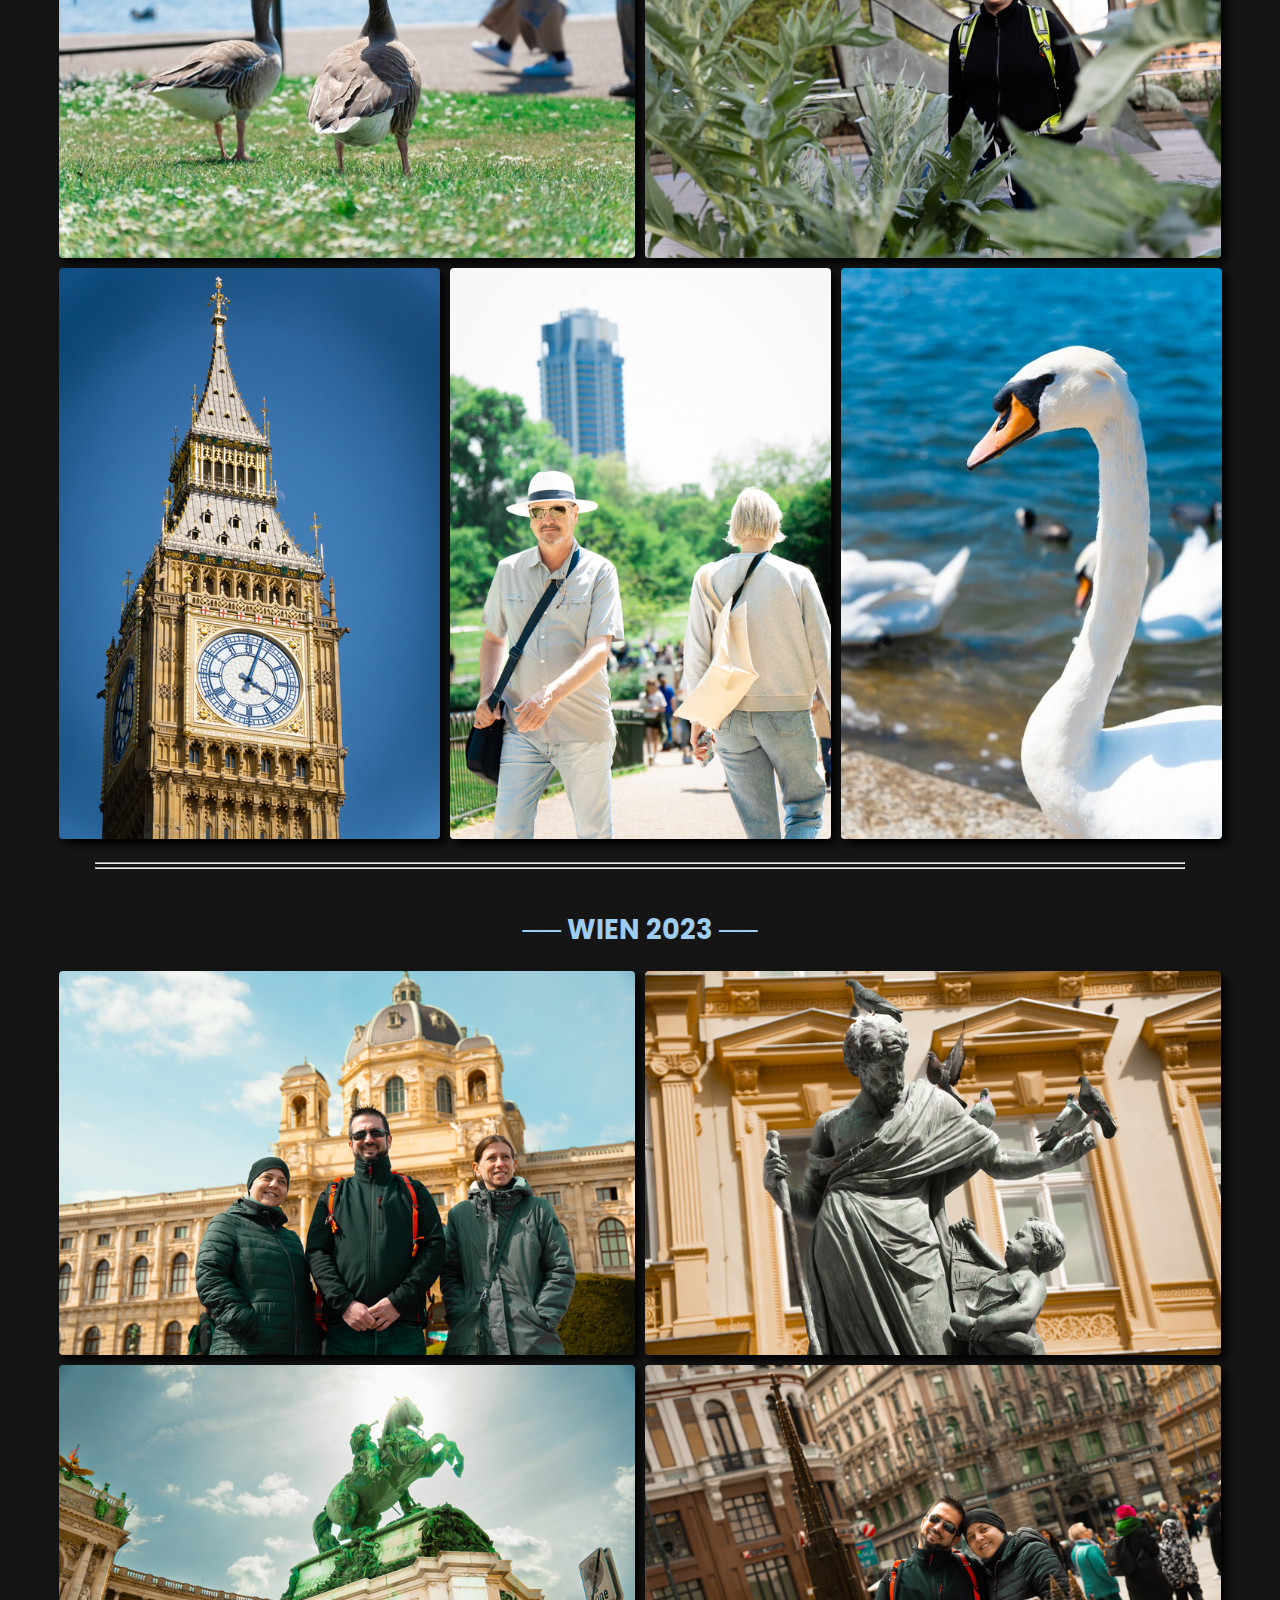
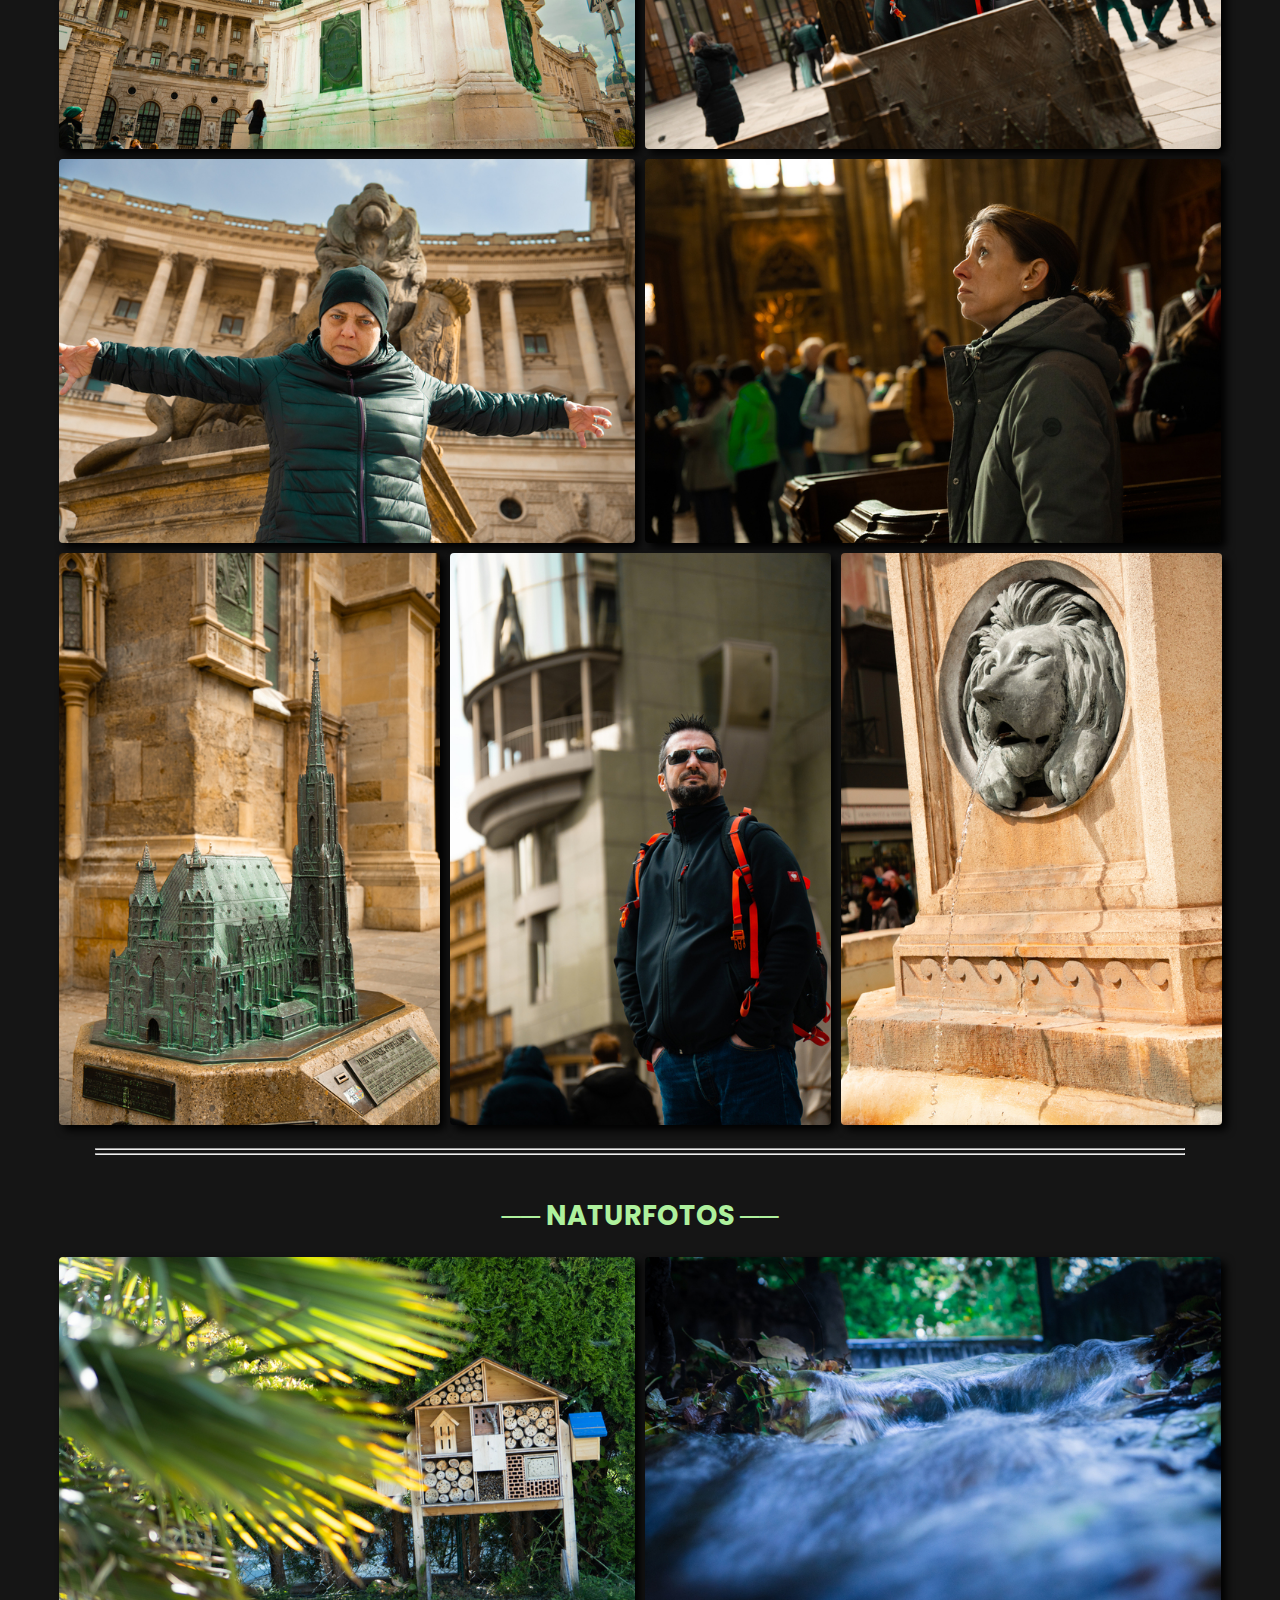
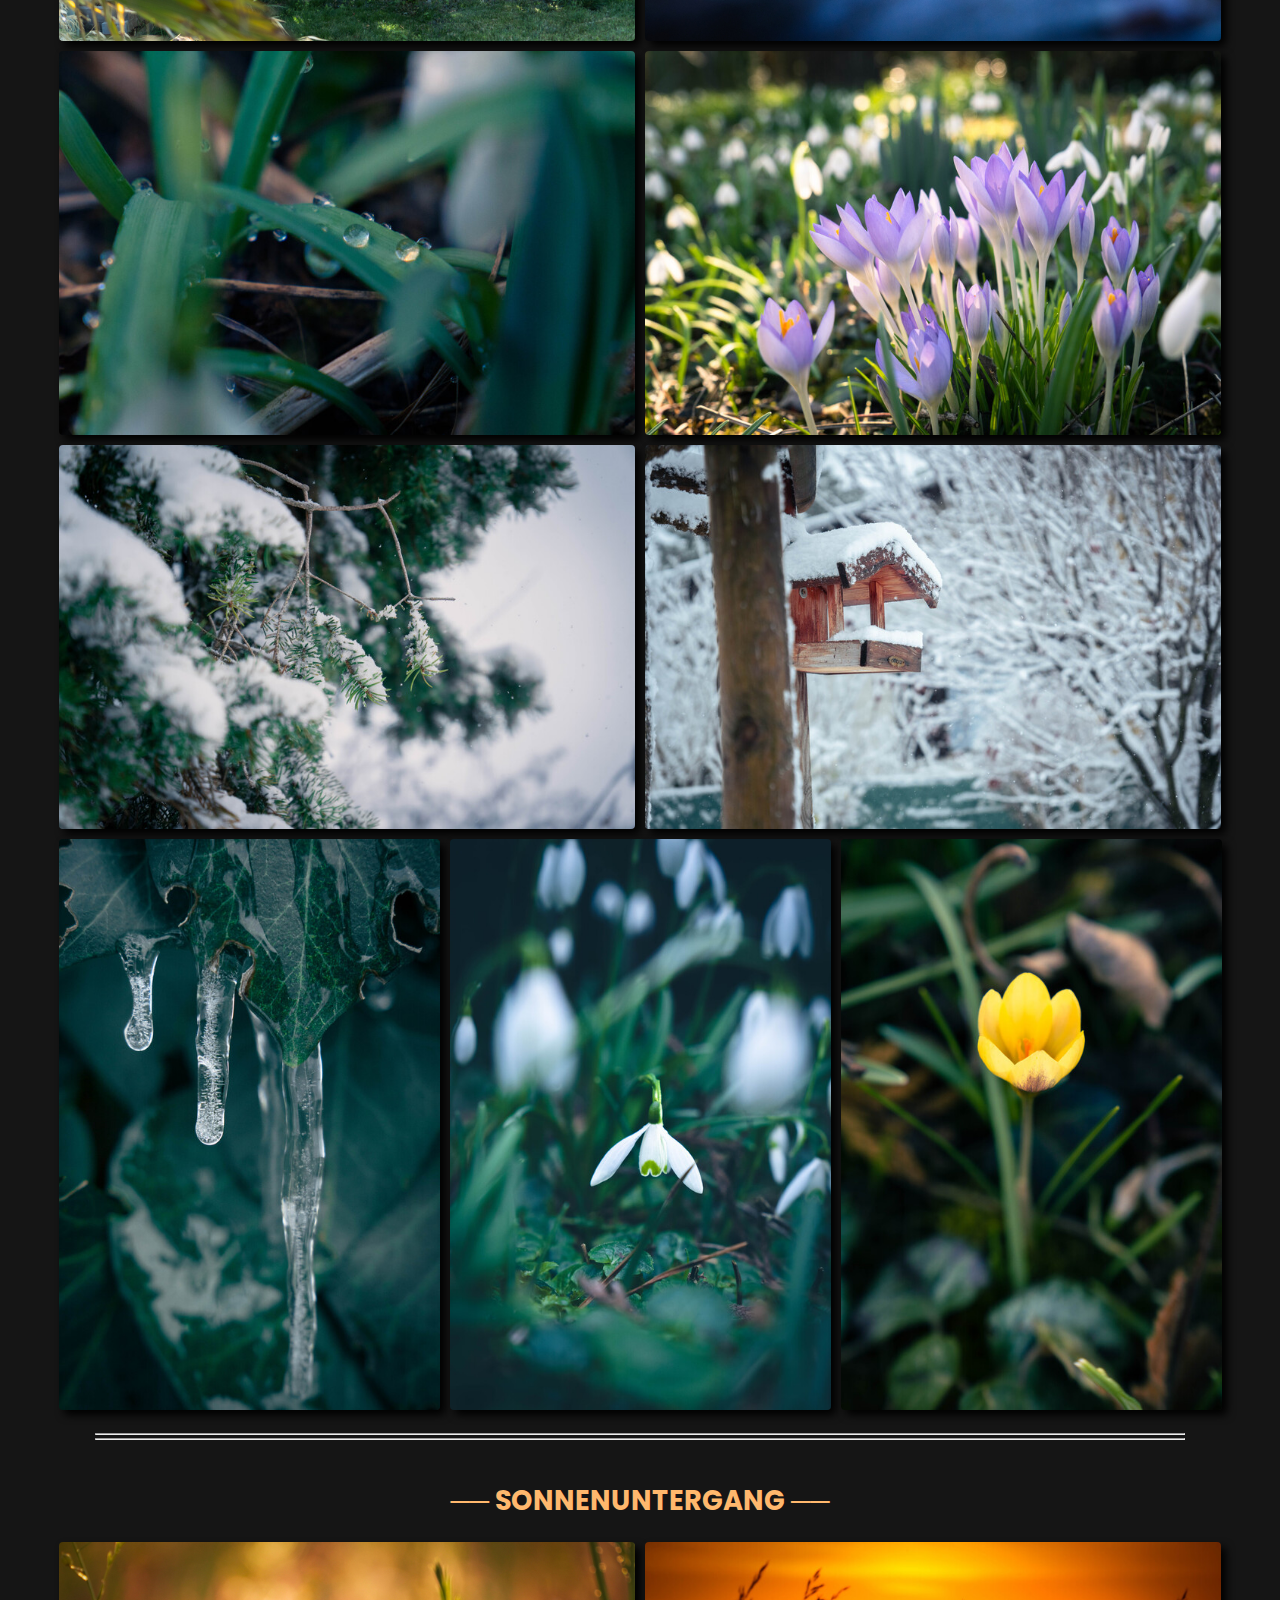
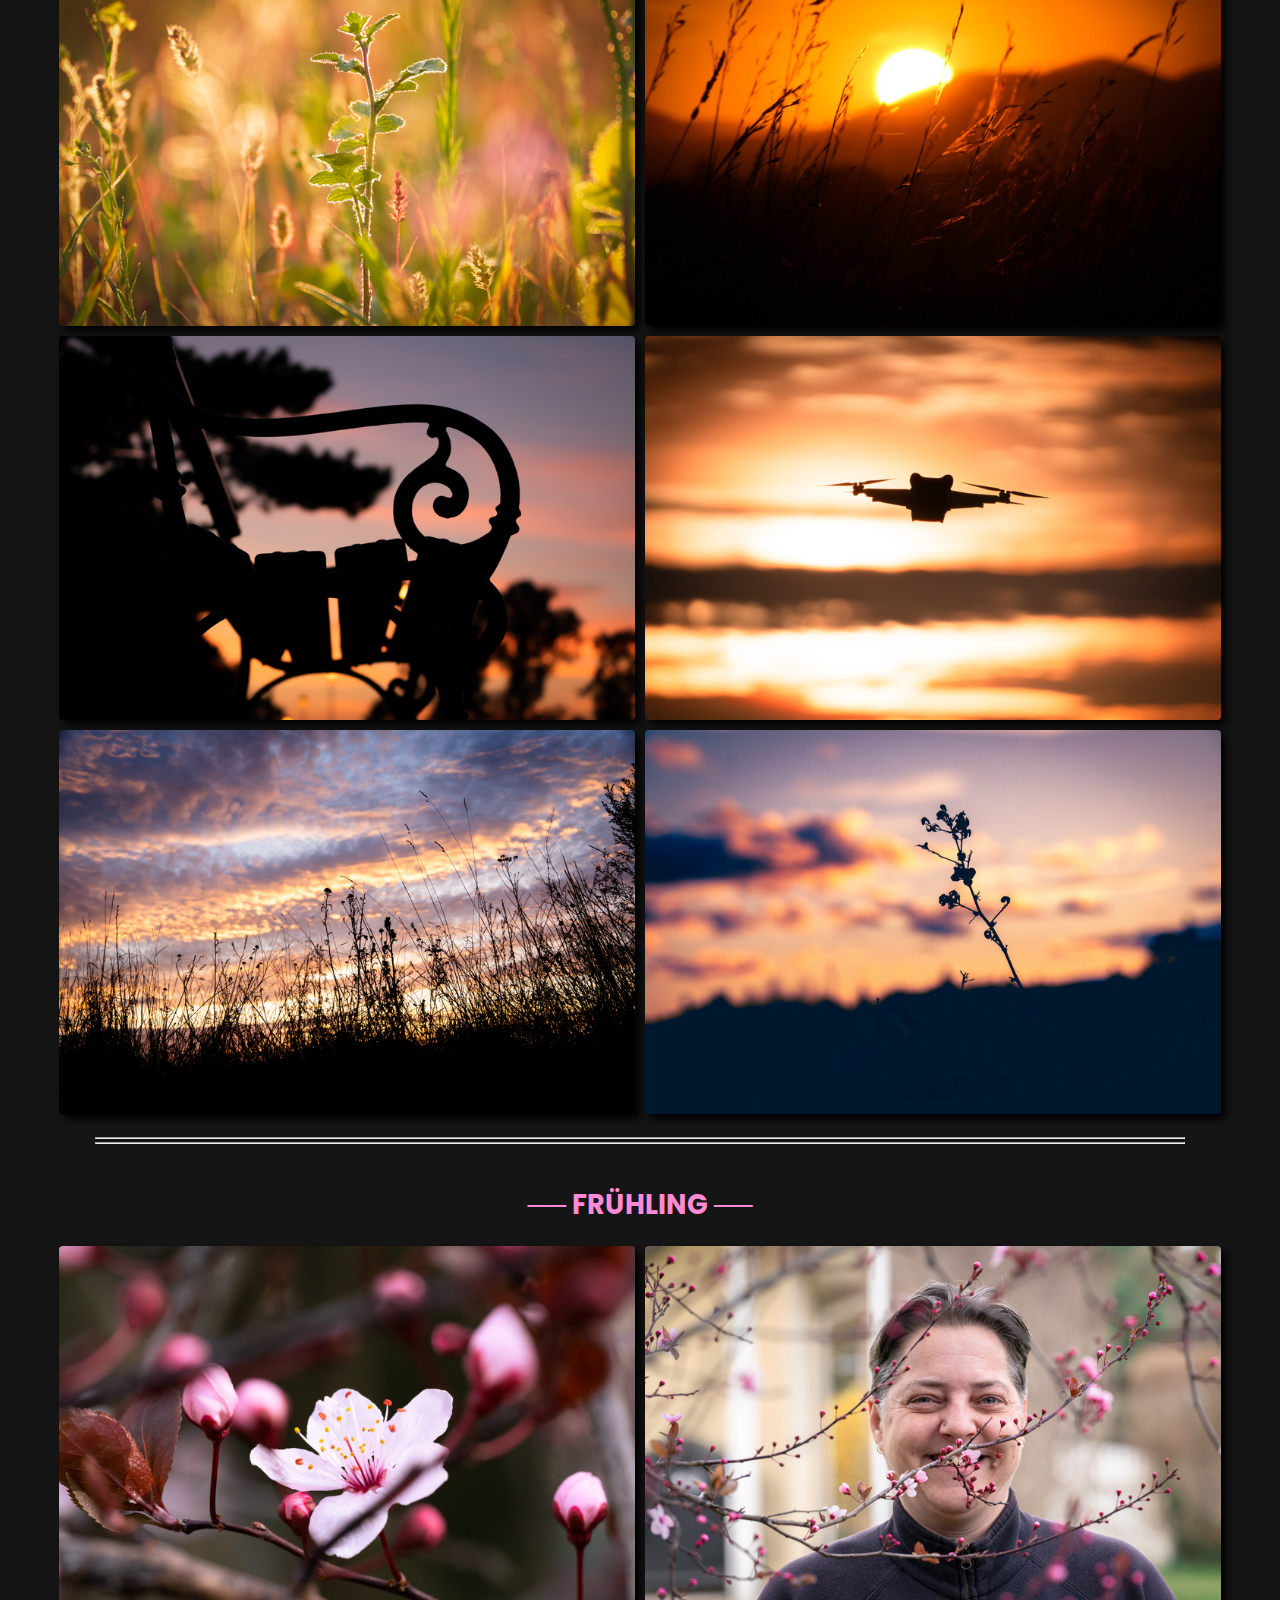
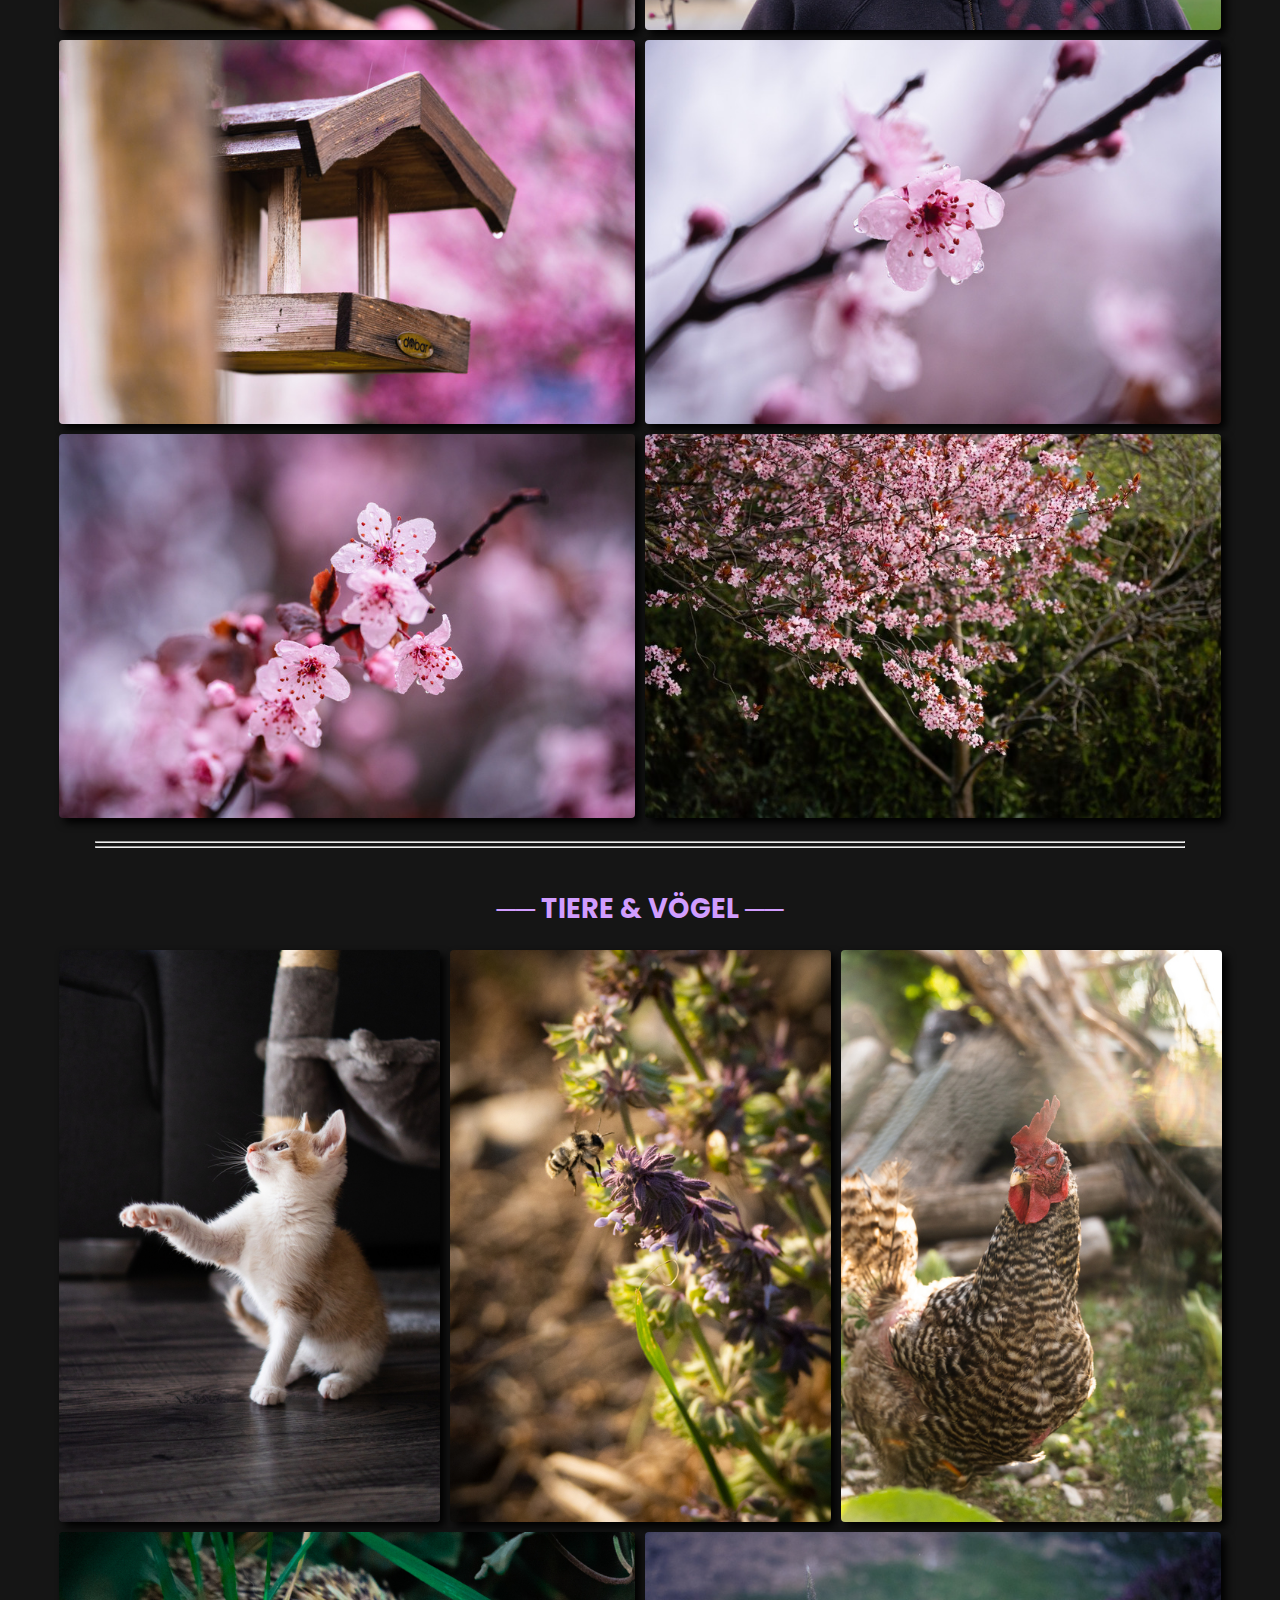
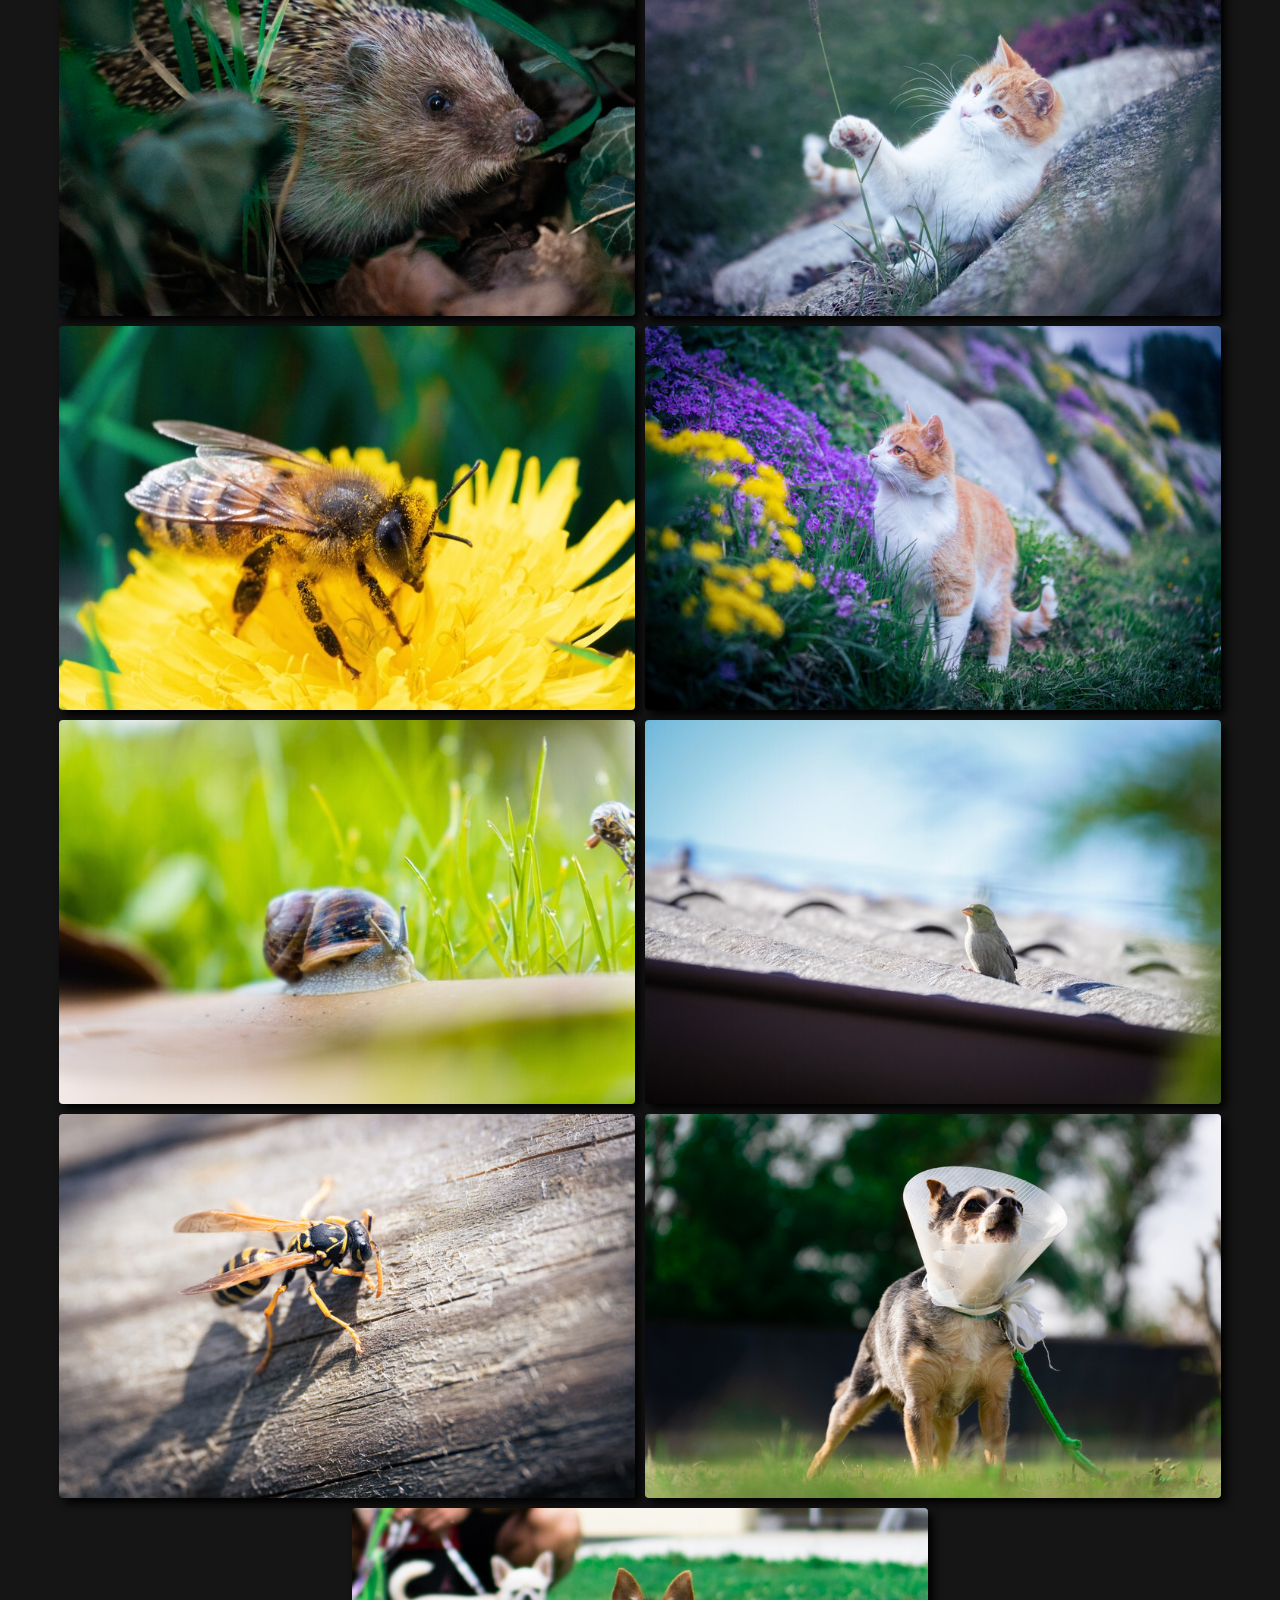
==== commit 9d2d9a17: "Add files via upload" ====
--- a/index.html
+++ b/index.html
@@ -337,6 +337,63 @@
             <div class="outsideFotos"><img loading="lazy" src="big/IMG01974.jpg" oncontextmenu="return false;" class="fotos"></div>
         </div>
 
+        <!------------------------------------------------------------------------------->
+        
+        <div class="mySlides">
+            <div class="numberText"><p class="sammlung sGriechenland">── Griechenland 2024 ──</p><p class="anzahl">1 / 11</p></div>
+            <div class="outsideFotos"><img loading="lazy" src="big/IMG2024-0385.jpg" oncontextmenu="return false;" class="fotos"></div>
+        </div>
+        
+        <div class="mySlides">
+            <div class="numberText"><p class="sammlung sGriechenland">── Griechenland 2024 ──</p><p class="anzahl">2 / 11</p></div>
+            <div class="outsideFotos"><img loading="lazy" src="big/IMG2024-0393.jpg" oncontextmenu="return false;" class="fotos"></div>
+        </div>
+        
+        <div class="mySlides">
+            <div class="numberText"><p class="sammlung sGriechenland">── Griechenland 2024 ──</p><p class="anzahl">3 / 11</p></div>
+            <div class="outsideFotos"><img loading="lazy" src="big/IMG2024-0402.jpg" oncontextmenu="return false;" class="fotos"></div>
+        </div>
+        
+        <div class="mySlides">
+            <div class="numberText"><p class="sammlung sGriechenland">── Griechenland 2024 ──</p><p class="anzahl">4 / 11</p></div>
+            <div class="outsideFotos"><img loading="lazy" src="big/IMG2024-0392.jpg" oncontextmenu="return false;" class="fotos"></div>
+        </div>
+        
+        <div class="mySlides">
+            <div class="numberText"><p class="sammlung sGriechenland">── Griechenland 2024 ──</p><p class="anzahl">5 / 11</p></div>
+            <div class="outsideFotos"><img loading="lazy" src="big/IMG2024-0414.jpg" oncontextmenu="return false;" class="fotos"></div>
+        </div>
+        
+        <div class="mySlides">
+            <div class="numberText"><p class="sammlung sGriechenland">── Griechenland 2024 ──</p><p class="anzahl">6 / 11</p></div>
+            <div class="outsideFotos"><img loading="lazy" src="big/IMG2024-0413.jpg" oncontextmenu="return false;" class="fotos"></div>
+        </div>
+        
+        <div class="mySlides">
+            <div class="numberText"><p class="sammlung sGriechenland">── Griechenland 2024 ──</p><p class="anzahl">7 / 11</p></div>
+            <div class="outsideFotos"><img loading="lazy" src="big/IMG2024-0390.jpg" oncontextmenu="return false;" class="fotos"></div>
+        </div>
+        
+        <div class="mySlides">
+            <div class="numberText"><p class="sammlung sGriechenland">── Griechenland 2024 ──</p><p class="anzahl">8 / 11</p></div>
+            <div class="outsideFotos"><img loading="lazy" src="big/IMG2024-0432.jpg" oncontextmenu="return false;" class="fotos"></div>
+        </div>
+        
+        <div class="mySlides">
+            <div class="numberText"><p class="sammlung sGriechenland">── Griechenland 2024 ──</p><p class="anzahl">9 / 11</p></div>
+            <div class="outsideFotos"><img loading="lazy" src="big/IMG2024-0430.jpg" oncontextmenu="return false;" class="fotos"></div>
+        </div>
+        
+        <div class="mySlides">
+            <div class="numberText"><p class="sammlung sGriechenland">── Griechenland 2024 ──</p><p class="anzahl">10 / 11</p></div>
+            <div class="outsideFotos"><img loading="lazy" src="big/IMG2024-0388.jpg" oncontextmenu="return false;" class="fotos"></div>
+        </div>
+        
+        <div class="mySlides">
+            <div class="numberText"><p class="sammlung sGriechenland">── Griechenland 2024 ──</p><p class="anzahl">11 / 11</p></div>
+            <div class="outsideFotos"><img loading="lazy" src="big/IMG2024-0387.jpg" oncontextmenu="return false;" class="fotos"></div>
+        </div>
+
         <a id="prev" onclick="plusSlides(-1)">&#10094;</a>
         <a id="next" onclick="plusSlides(1)">&#10095;</a>
     </div>
@@ -359,6 +416,7 @@
         
 
         <div id="toC">
+            <div><a href="#griechenland" class="content" id="tocGriechenland">Griechenland 2024</a></div>
             <div><a href="#kreta" class="content" id="tocKreta">Kreta 2023</a></div>
             <div><a href="#london" class="content" id="tocLondon">London 2023</a></div>
             <div><a href="#wien" class="content" id="tocWien">Wien 2023</a></div>
@@ -378,12 +436,179 @@
     <hr class="strich1">
     <hr class="strich2">
     
+    <h2 class="topic" style="color: #75ffbf;" id="griechenland">── GRIECHENLAND 2024 ──</h2>
+    <div class="twoRow">
+
+        <div class="horHor">
+            <img loading="lazy" src="Fotos/IMG2024-0385.jpg" id="img20240385" class="images" oncontextmenu="return false";>
+            <div class="metaData">
+                <div class="balken"></div>
+                <p class="camera">Sony Alpha 6400</p>
+                <p class="data">80 mm</p>
+                <p class="data">ISO 400</p> <break></break>
+                <p class="data">1/350 Sek.</p>
+                <p class="data">f/2.8</p>
+                <p class="copyright">✨Juli 2024 </p>
+                <button onclick="currentSlide(63)" class="fullScreen f32 demo cursor">⤢</button>
+            </div>
+        </div>
+
+        <div class="horHor">
+            <img loading="lazy" src="Fotos/IMG2024-0393.jpg" id="img20240393" class="images" oncontextmenu="return false";>
+            <div class="metaData">
+                <div class="balken"></div>
+                <p class="camera">Sony Alpha 6400</p>
+                <p class="data">35 mm</p>
+                <p class="data">ISO 320</p> <break></break>
+                <p class="data">1/3000 Sek.</p>
+                <p class="data">f/2.8</p>
+                <p class="copyright">✨Juli 2024 </p>
+                <button onclick="currentSlide(64)" class="fullScreen f32 demo cursor">⤢</button>
+            </div>
+        </div>
+
+        <div class="horHor">
+            <img loading="lazy" src="Fotos/IMG2024-0402.jpg" id="img20240402" class="images" oncontextmenu="return false";>
+            <div class="metaData">
+                <div class="balken"></div>
+                <p class="camera">Sony Alpha 6400</p>
+                <p class="data">52.5 mm</p>
+                <p class="data">ISO 100</p> <break></break>
+                <p class="data">1/500 Sek.</p>
+                <p class="data">f/2.8</p>
+                <p class="copyright">✨Juli 2024 </p>
+                <button onclick="currentSlide(65)" class="fullScreen f32 demo cursor">⤢</button>
+            </div>
+        </div>
+
+        <div class="horHor">
+            <img loading="lazy" src="Fotos/IMG2024-0392.jpg" id="img20240392" class="images" oncontextmenu="return false";>
+            <div class="metaData">
+                <div class="balken"></div>
+                <p class="camera">Sony Alpha 6400</p>
+                <p class="data">85 mm</p>
+                <p class="data">ISO 320</p> <break></break>
+                <p class="data">1/3000 Sek.</p>
+                <p class="data">f/2.8</p>
+                <p class="copyright">✨Juli 2024 </p>
+                <button onclick="currentSlide(66)" class="fullScreen f32 demo cursor">⤢</button>
+            </div>
+        </div>
+
+        <div class="horHor">
+            <img loading="lazy" src="Fotos/IMG2024-0414.jpg" id="img20240414" class="images" oncontextmenu="return false";>
+            <div class="metaData">
+                <div class="balken"></div>
+                <p class="camera">Sony Alpha 6400</p>
+                <p class="data">105 mm</p>
+                <p class="data">ISO 100</p> <break></break>
+                <p class="data">1/500 Sek.</p>
+                <p class="data">f/2.8</p>
+                <p class="copyright">✨Juli 2024 </p>
+                <button onclick="currentSlide(67)" class="fullScreen f32 demo cursor">⤢</button>
+            </div>
+        </div>
+
+        <div class="horHor">
+            <img loading="lazy" src="Fotos/IMG2024-0413.jpg" id="img20240413" class="images" oncontextmenu="return false";>
+            <div class="metaData">
+                <div class="balken"></div>
+                <p class="camera">Sony Alpha 6400</p>
+                <p class="data">105 mm</p>
+                <p class="data">ISO 250</p> <break></break>
+                <p class="data">1/250 Sek.</p>
+                <p class="data">f/2.8</p>
+                <p class="copyright">✨Juli 2024 </p>
+                <button onclick="currentSlide(68)" class="fullScreen f32 demo cursor">⤢</button>
+            </div>
+        </div>
+
+        <div id="abstand5"></div>
+
+        <div class="horHor">
+            <img loading="lazy" src="Fotos/IMG2024-0390.jpg" id="img20240390" class="images" oncontextmenu="return false";>
+            <div class="metaData">
+                <div class="balken"></div>
+                <p class="camera">Sony Alpha 6400</p>
+                <p class="data">105 mm</p>
+                <p class="data">ISO 100</p> <break></break>
+                <p class="data">1/750 Sek.</p>
+                <p class="data">f/2.8</p>
+                <p class="copyright">✨Juli 2024 </p>
+                <button onclick="currentSlide(69)" class="fullScreen f32 demo cursor">⤢</button>
+            </div>
+        </div>
+
+        <div class="horHor">
+            <img loading="lazy" src="Fotos/IMG2024-0432.jpg" id="img20240432" class="images" oncontextmenu="return false";>
+            <div class="metaData">
+                <div class="balken"></div>
+                <p class="camera">Sony Alpha 6400</p>
+                <p class="data">105 mm</p>
+                <p class="data">ISO 100</p> <break></break>
+                <p class="data">1/125 Sek.</p>
+                <p class="data">f/5.6</p>
+                <p class="copyright">✨Juli 2024 </p>
+                <button onclick="currentSlide(70)" class="fullScreen f32 demo cursor">⤢</button>
+            </div>
+        </div>
+
+        <div id="abstand6"></div>
+
+        <div class="verVer">
+            <img loading="lazy" src="Fotos/IMG2024-0430.jpg" id="img20240430" class="images" oncontextmenu="return false";>
+            <div class="metaData">
+                <div class="balken"></div>
+                <p class="camera">Sony Alpha 6400</p>
+                <p class="data">85 mm</p>
+                <p class="data">ISO 320</p> <break></break>
+                <p class="data">1/5000 Sek.</p>
+                <p class="data">f/2.8</p>
+                <p class="copyright">✨Juli 2024 </p>
+                <button onclick="currentSlide(71)" class="fullScreen f23 demo cursor">⤢</button>
+            </div>
+        </div>
+
+        <div class="verVer">
+            <img loading="lazy" src="Fotos/IMG2024-0388.jpg" id="img20240388" class="images" oncontextmenu="return false";>
+            <div class="metaData">
+                <div class="balken"></div>
+                <p class="camera">Sony Alpha 6400</p>
+                <p class="data">70 mm</p>
+                <p class="data">ISO 400</p> <break></break>
+                <p class="data">1/750 Sek.</p>
+                <p class="data">f/3.5</p>
+                <p class="copyright">✨Juli 2024 </p>
+                <button onclick="currentSlide(72)" class="fullScreen f23 demo cursor">⤢</button>
+            </div>
+        </div>
+
+        <div class="verVer">
+            <img loading="lazy" src="Fotos/IMG2024-0387.jpg" id="img20240387" class="images" oncontextmenu="return false";>
+            <div class="metaData">
+                <div class="balken"></div>
+                <p class="camera">Sony Alpha 6400</p>
+                <p class="data">65 mm</p>
+                <p class="data">ISO 400</p> <break></break>
+                <p class="data">1/4000 Sek.</p>
+                <p class="data">f/2.8</p>
+                <p class="copyright">✨Juli 2024 </p>
+                <button onclick="currentSlide(73)" class="fullScreen f23 demo cursor">⤢</button>
+            </div>
+        </div>
+
+    </div>
+    
+
+    <hr class="strich1">
+    <hr class="strich2">
+    
     <h2 class="topic" style="color: #ffe989;" id="kreta">── KRETA 2023 ──</h2>
     <div class="twoRow">        
 
-        <div class="horHor" onmouseover="pic03434Function()" onmouseout="pic03434FunctionOut()";>
+        <div class="horHor">
             <img loading="lazy" src="Fotos/PIC03434.jpg" id="pic03434" class="images" oncontextmenu="return false";>
-            <div class="metaData" id="pic03434Hover";>
+            <div class="metaData">
                 <div class="balken"></div>
                 <p class="camera">Sony Alpha 6400</p>
                 <p class="data">52.5 mm</p>
@@ -395,9 +620,9 @@
             </div>
         </div>
         
-        <div class="horHor" onmouseover="pic03828Function()" onmouseout="pic03828FunctionOut()";>
+        <div class="horHor">
             <img loading="lazy" src="Fotos/PIC03828.jpg" id="pic03828" class="images" oncontextmenu="return false";>
-            <div class="metaData" id="pic03828Hover";>
+            <div class="metaData">
                 <div class="balken"></div>
                 <p class="camera">Sony Alpha 6400</p>
                 <p class="data">75 mm</p>
@@ -410,9 +635,9 @@
         </div>
 
 
-        <div class="horHor" onmouseover="pic03279Function()" onmouseout="pic03279FunctionOut()";>
+        <div class="horHor">
             <img loading="lazy" src="Fotos/PIC03279.jpg" id="pic03279" class="images" oncontextmenu="return false";>
-            <div class="metaData" id="pic03279Hover";>
+            <div class="metaData">
                 <div class="balken"></div>
                 <p class="camera">Sony Alpha 6400</p>
                 <p class="data">52.5 mm</p>
@@ -424,9 +649,9 @@
             </div>
         </div>
 
-        <div class="horHor" onmouseover="pic03281Function()" onmouseout="pic03281FunctionOut()";>
+        <div class="horHor">
             <img loading="lazy" src="Fotos/PIC03281.jpg" id="pic03281" class="images" oncontextmenu="return false";>
-            <div class="metaData" id="pic03281Hover";>
+            <div class="metaData">
                 <div class="balken"></div>
                 <p class="camera">Sony Alpha 6400</p>
                 <p class="data">52.5 mm</p>
@@ -438,9 +663,9 @@
             </div>
         </div>
 
-        <div class="horHor" onmouseover="pic03587Function()" onmouseout="pic03587FunctionOut()";>
+        <div class="horHor">
             <img loading="lazy" src="Fotos/PIC03587.jpg" id="pic03587" class="images" oncontextmenu="return false";>
-            <div class="metaData" id="pic03587Hover";>
+            <div class="metaData">
                 <div class="balken"></div>
                 <p class="camera">Sony Alpha 6400</p>
                 <p class="data">52.5 mm</p>
@@ -452,9 +677,9 @@
             </div>
         </div>
 
-        <div class="horHor" onmouseover="pic03493Function()" onmouseout="pic03493FunctionOut()";>
+        <div class="horHor">
             <img loading="lazy" src="Fotos/PIC03493.jpg" id="pic03493" class="images" oncontextmenu="return false";>
-            <div class="metaData" id="pic03493Hover";>
+            <div class="metaData">
                 <div class="balken"></div>
                 <p class="camera">Sony Alpha 6400</p>
                 <p class="data">52.5 mm</p>
@@ -466,9 +691,9 @@
             </div>
         </div>
 
-        <div class="horHor" onmouseover="pic04149Function()" onmouseout="pic04149FunctionOut()";>
+        <div class="horHor">
             <img loading="lazy" src="Fotos/PIC04149.jpg" id="pic04149" class="images" oncontextmenu="return false";>
-            <div class="metaData" id="pic04149Hover";>
+            <div class="metaData">
                 <div class="balken"></div>
                 <p class="camera">Sony Alpha 6400</p>
                 <p class="data">52.5 mm</p>
@@ -480,9 +705,9 @@
             </div>
         </div>
 
-        <div class="horHor" onmouseover="pic04061Function()" onmouseout="pic04061FunctionOut()";>
+        <div class="horHor">
             <img loading="lazy" src="Fotos/PIC04061.jpg" id="pic04061" class="images" oncontextmenu="return false";>
-            <div class="metaData" id="pic04061Hover";>
+            <div class="metaData">
                 <div class="balken"></div>
                 <p class="camera">Sony Alpha 6400</p>
                 <p class="data">52.5 mm</p>
@@ -494,9 +719,9 @@
             </div>
         </div>
 
-        <div id="liege" onmouseover="pic04332Function()" onmouseout="pic04332FunctionOut()";>
+        <div id="liege">
             <img loading="lazy" src="Fotos/PIC04332.jpg" id="pic04332" o class="images"ncontextmenu="return false";>
-            <div class="metaData" id="pic04332Hover";>
+            <div class="metaData">
                 <div class="balken"></div>
                 <p class="camera">Sony Alpha 6400</p>
                 <p class="data">~15mm</p>
@@ -515,9 +740,9 @@
     <h2 class="topic" style="color: #ff75aa;" id="london">── LONDON 2023 ──</h2>
 
     <div class="twoRow">
-        <div class="horHor" onmouseover="img08322Function()" onmouseout="img08322FunctionOut()";>
+        <div class="horHor">
             <img loading="lazy" src="Fotos/IMG08322.jpg" id="img08322" class="images" oncontextmenu="return false";>
-            <div class="metaData" id="img08322Hover";>
+            <div class="metaData">
                 <div class="balken"></div>
                 <p class="camera">Sony Alpha 6400</p>
                 <p class="data">55.5 mm</p>
@@ -529,9 +754,9 @@
             </div>
         </div>
 
-        <div class="horHor" onmouseover="img08201Function()" onmouseout="img08201FunctionOut()";>
+        <div class="horHor">
             <img loading="lazy" src="Fotos/IMG08201.jpg" id="img08201" class="images" oncontextmenu="return false";>
-            <div class="metaData" id="img08201Hover";>
+            <div class="metaData">
                 <div class="balken"></div>
                 <p class="camera">Sony Alpha 6400</p>
                 <p class="data">105 mm</p>
@@ -543,9 +768,9 @@
             </div>
         </div>
 
-        <div class="horHor" onmouseover="img08440Function()" onmouseout="img08440FunctionOut()";>
+        <div class="horHor">
             <img loading="lazy" src="Fotos/IMG08440.jpg" id="img08440" class="images" oncontextmenu="return false";>
-            <div class="metaData" id="img08440Hover";>
+            <div class="metaData">
                 <div class="balken"></div>
                 <p class="camera">Sony Alpha 6400</p>
                 <p class="data">105 mm</p>
@@ -557,9 +782,9 @@
             </div>
         </div>
 
-        <div class="horHor" onmouseover="img089391Function()" onmouseout="img089391FunctionOut()";>
+        <div class="horHor"";>
             <img loading="lazy" src="Fotos/IMG089391.jpg" id="img089391" class="images" oncontextmenu="return false";>
-            <div class="metaData" id="img089391Hover";>
+            <div class="metaData" >
                 <div class="balken"></div>
                 <p class="camera">Sony Alpha 6400</p>
                 <p class="data">35 mm</p>
@@ -571,9 +796,9 @@
             </div>
         </div>
 
-        <div class="horHor" onmouseover="img08309Function()" onmouseout="img08309FunctionOut()";>
+        <div class="horHor">
             <img loading="lazy" src="Fotos/IMG08309.jpg" id="img08309" class="images" oncontextmenu="return false";>
-            <div class="metaData" id="img08309Hover";>
+            <div class="metaData">
                 <div class="balken"></div>
                 <p class="camera">Sony Alpha 6400</p>
                 <p class="data">35 mm</p>
@@ -585,9 +810,9 @@
             </div>
         </div>
 
-        <div class="horHor" onmouseover="img08172Function()" onmouseout="img08172FunctionOut()";>
+        <div class="horHor">
             <img loading="lazy" src="Fotos/IMG08172.jpg" id="img08172" class="images" oncontextmenu="return false";>
-            <div class="metaData" id="img08172Hover";>
+            <div class="metaData">
                 <div class="balken"></div>
                 <p class="camera">Sony Alpha 6400</p>
                 <p class="data">60 mm</p>
@@ -601,9 +826,9 @@
 
         <div id="abstand2"></div>
 
-        <div class="horHor" onmouseover="img07931Function()" onmouseout="img07931FunctionOut()";>
+        <div class="horHor">
             <img loading="lazy" src="Fotos/IMG07931.jpg" id="img07931" class="images" oncontextmenu="return false";>
-            <div class="metaData" id="img07931Hover";>
+            <div class="metaData">
                 <div class="balken"></div>
                 <p class="camera">Sony Alpha 6400</p>
                 <p class="data">105 mm</p>
@@ -615,9 +840,9 @@
             </div>
         </div>
 
-        <div class="horHor" onmouseover="img08915Function()" onmouseout="img08915FunctionOut()";>
+        <div class="horHor">
             <img loading="lazy" src="Fotos/IMG08915.jpg" id="img08915" class="images" oncontextmenu="return false";>
-            <div class="metaData" id="img08915Hover";>
+            <div class="metaData">
                 <div class="balken"></div>
                 <p class="camera">Sony Alpha 6400</p>
                 <p class="data">75 mm</p>
@@ -631,9 +856,9 @@
 
         <div id="abstand1"></div>
 
-        <div class="verVer" onmouseover="img08244Function()" onmouseout="img08244FunctionOut()";>
+        <div class="verVer">
             <img loading="lazy" src="Fotos/IMG08244.jpg" id="img08244" class="images" oncontextmenu="return false";>
-            <div class="metaData" id="img08244Hover";>
+            <div class="metaData">
                 <div class="balken"></div>
                 <p class="camera">Sony Alpha 6400</p>
                 <p class="data">105 mm</p>
@@ -645,9 +870,9 @@
             </div>
         </div>
 
-        <div class="verVer" onmouseover="img08076Function()" onmouseout="img08076FunctionOut()";>
+        <div class="verVer">
             <img loading="lazy" src="Fotos/IMG08076.jpg" id="img08076" class="images" oncontextmenu="return false";>
-            <div class="metaData" id="img08076Hover";>
+            <div class="metaData">
                 <div class="balken"></div>
                 <p class="camera">Sony Alpha 6400</p>
                 <p class="data">105 mm</p>
@@ -659,9 +884,9 @@
             </div>
         </div>
 
-        <div class="verVer" onmouseover="img08048Function()" onmouseout="img08048FunctionOut()";>
+        <div class="verVer">
             <img loading="lazy" src="Fotos/IMG08048.jpg" id="img08048" class="images" oncontextmenu="return false";>
-            <div class="metaData" id="img08048Hover";>
+            <div class="metaData">
                 <div class="balken"></div>
                 <p class="camera">Sony Alpha 6400</p>
                 <p class="data">60 mm</p>
@@ -679,9 +904,9 @@
     
     <h2 class="topic" style="color: #9dcdf1;" id="wien">── WIEN 2023 ──</h2>
     <div class="twoRow">
-        <div class="horHor" onmouseover="img04967Function()" onmouseout="img04967FunctionOut()";>
+        <div class="horHor">
             <img loading="lazy" src="Fotos/IMG04967.jpg" id="img04967" class="images" oncontextmenu="return false";>
-            <div class="metaData" id="img04967Hover";>
+            <div class="metaData">
                 <div class="balken"></div>
                 <p class="camera">Sony Alpha 6400</p>
                 <p class="data">45 mm</p>
@@ -693,9 +918,9 @@
             </div>
         </div>
 
-        <div class="horHor" onmouseover="img04748Function()" onmouseout="img04748FunctionOut()";>
+        <div class="horHor">
             <img loading="lazy" src="Fotos/IMG04748.jpg" id="img04748" class="images" oncontextmenu="return false";>
-            <div class="metaData" id="img04748Hover";>
+            <div class="metaData">
                 <div class="balken"></div>
                 <p class="camera">Sony Alpha 6400</p>
                 <p class="data">105 mm</p>
@@ -707,9 +932,9 @@
             </div>
         </div>
 
-        <div class="horHor" onmouseover="img04913Function()" onmouseout="img04913FunctionOut()";>
+        <div class="horHor">
             <img loading="lazy" src="Fotos/IMG04913.jpg" id="img04913" class="images" oncontextmenu="return false";>
-            <div class="metaData" id="img04913Hover";>
+            <div class="metaData">
                 <div class="balken"></div>
                 <p class="camera">Sony Alpha 6400</p>
                 <p class="data">24 mm</p>
@@ -721,9 +946,9 @@
             </div>
         </div>
 
-        <div class="horHor" onmouseover="img04699Function()" onmouseout="img04699FunctionOut()";>
+        <div class="horHor">
             <img loading="lazy" src="Fotos/IMG04699.jpg" id="img04699" class="images" oncontextmenu="return false";>
-            <div class="metaData" id="img04699Hover";>
+            <div class="metaData">
                 <div class="balken"></div>
                 <p class="camera">Sony Alpha 6400</p>
                 <p class="data">76 mm</p>
@@ -735,9 +960,9 @@
             </div>
         </div>
 
-        <div class="horHor" onmouseover="img04933Function()" onmouseout="img04933FunctionOut()";>
+        <div class="horHor">
             <img loading="lazy" src="Fotos/IMG04933.jpg" id="img04933" class="images" oncontextmenu="return false";>
-            <div class="metaData" id="img04933Hover";>
+            <div class="metaData">
                 <div class="balken"></div>
                 <p class="camera">Sony Alpha 6400</p>
                 <p class="data">35 mm</p>
@@ -749,9 +974,9 @@
             </div>
         </div>
 
-        <div class="horHor" onmouseover="img04663Function()" onmouseout="img04663FunctionOut()";>
+        <div class="horHor">
             <img loading="lazy" src="Fotos/IMG04663.jpg" id="img04663" class="images" oncontextmenu="return false";>
-            <div class="metaData" id="img04663Hover";>
+            <div class="metaData">
                 <div class="balken"></div>
                 <p class="camera">Sony Alpha 6400</p>
                 <p class="data">70 mm</p>
@@ -763,9 +988,9 @@
             </div>
         </div>
 
-        <div class="verVer" onmouseover="img04691Function()" onmouseout="img04691FunctionOut()";>
+        <div class="verVer">
             <img loading="lazy" src="Fotos/IMG04691.jpg" id="img04691" class="images" oncontextmenu="return false";>
-            <div class="metaData" id="img04691Hover";>
+            <div class="metaData">
                 <div class="balken"></div>
                 <p class="camera">Sony Alpha 6400</p>
                 <p class="data">42 mm</p>
@@ -777,9 +1002,9 @@
             </div>
         </div>
 
-        <div class="verVer" onmouseover="img04688Function()" onmouseout="img04688FunctionOut()";>
+        <div class="verVer">
             <img loading="lazy" src="Fotos/IMG04688.jpg" id="img04688" class="images" oncontextmenu="return false";>
-            <div class="metaData" id="img04688Hover";>
+            <div class="metaData">
                 <div class="balken"></div>
                 <p class="camera">Sony Alpha 6400</p>
                 <p class="data">105 mm</p>
@@ -791,9 +1016,9 @@
             </div>
         </div>
 
-        <div class="verVer" onmouseover="img04754Function()" onmouseout="img04754FunctionOut()";>
+        <div class="verVer">
             <img loading="lazy" src="Fotos/IMG04754.jpg" id="img04754" class="images" oncontextmenu="return false";>
-            <div class="metaData" id="img04754Hover";>
+            <div class="metaData">
                 <div class="balken"></div>
                 <p class="camera">Sony Alpha 6400</p>
                 <p class="data">55 mm</p>
@@ -809,12 +1034,12 @@
     <hr class="strich1">
     <hr class="strich2">
     
-    <h2 class="topic" style="color: #abf19d;" id="natur">── NATURFOTOS ──</h2>
+    <h2 class="topic" style="color: #aef19d;" id="natur">── NATURFOTOS ──</h2>
     <div class="twoRow">        
 
-        <div class="horHor" onmouseover="img00836Function()" onmouseout="img00836FunctionOut()";>
+        <div class="horHor">
             <img loading="lazy" src="Fotos/IMG00836.jpg" id="img00836" class="images" oncontextmenu="return false";>
-            <div class="metaData" id="img00836Hover";>
+            <div class="metaData">
                 <div class="balken"></div>
                 <p class="camera">Sony Alpha 6400</p>
                 <p class="data">52.5 mm</p>
@@ -826,9 +1051,9 @@
             </div>
         </div>
 
-        <div class="horHor" onmouseover="pic05543Function()" onmouseout="pic05543FunctionOut()";>
+        <div class="horHor">
             <img loading="lazy" src="Fotos/PIC05543.jpg" id="pic05543" class="images" oncontextmenu="return false";>
-            <div class="metaData" id="pic05543Hover";>
+            <div class="metaData">
                 <div class="balken"></div>
                 <p class="camera">Sony Alpha 6400</p>
                 <p class="data">52.5 mm</p>
@@ -840,9 +1065,9 @@
             </div>
         </div>
 
-        <div class="horHor" onmouseover="tac00262Function()" onmouseout="tac00262FunctionOut()";>
+        <div class="horHor">
             <img loading="lazy" src="Fotos/TAC00262.jpg" id="tac00262" class="images" oncontextmenu="return false";>
-            <div class="metaData" id="tac00262Hover";>
+            <div class="metaData">
                 <div class="balken"></div>
                 <p class="camera">Sony Alpha 6400</p>
                 <p class="data">78 mm</p>
@@ -854,9 +1079,9 @@
             </div>
         </div>
 
-        <div class="horHor" onmouseover="tac00332Function()" onmouseout="tac00332FunctionOut()";>
+        <div class="horHor">
             <img loading="lazy" src="Fotos/TAC00332.jpg" id="tac00332" class="images" oncontextmenu="return false";>
-            <div class="metaData" id="tac00332Hover";>
+            <div class="metaData">
                 <div class="balken"></div>
                 <p class="camera">Sony Alpha 6400</p>
                 <p class="data">40 mm</p>
@@ -868,9 +1093,9 @@
             </div>
         </div>
 
-        <div class="horHor" onmouseover="pic07159Function()" onmouseout="pic07159FunctionOut()";>
+        <div class="horHor">
             <img loading="lazy" src="Fotos/PIC07159.jpg" id="pic07159" class="images" oncontextmenu="return false";>
-            <div class="metaData" id="pic07159Hover";>
+            <div class="metaData">
                 <div class="balken"></div>
                 <p class="camera">Sony Alpha 6400</p>
                 <p class="data">105 mm</p>
@@ -882,9 +1107,9 @@
             </div>
         </div>
 
-        <div class="horHor" onmouseover="pic07143Function()" onmouseout="pic07143FunctionOut()";>
+        <div class="horHor">
             <img loading="lazy" src="Fotos/PIC07143.jpg" id="pic07143" class="images" oncontextmenu="return false";>
-            <div class="metaData" id="pic07143Hover";>
+            <div class="metaData">
                 <div class="balken"></div>
                 <p class="camera">Sony Alpha 6400</p>
                 <p class="data">73 mm</p>
@@ -896,9 +1121,9 @@
             </div>
         </div>
 
-        <div class="verVer" onmouseover="pic07378Function()" onmouseout="pic07378FunctionOut()";>
+        <div class="verVer">
             <img loading="lazy" src="Fotos/PIC07378.jpg" id="pic07378" class="images" oncontextmenu="return false";>
-            <div class="metaData" id="pic07378Hover";>
+            <div class="metaData">
                 <div class="balken"></div>
                 <p class="camera">Sony Alpha 6400</p>
                 <p class="data">52.5 mm</p>
@@ -910,9 +1135,9 @@
             </div>
         </div>
 
-        <div class="verVer" onmouseover="tac00059Function()" onmouseout="tac00059FunctionOut()";>
+        <div class="verVer">
             <img loading="lazy" src="Fotos/TAC00059.jpg" id="tac00059" class="images" oncontextmenu="return false";>
-            <div class="metaData" id="tac00059Hover";>
+            <div class="metaData">
                 <div class="balken"></div>
                 <p class="camera">Sony Alpha 6400</p>
                 <p class="data">105 mm</p>
@@ -924,9 +1149,9 @@
             </div>
         </div>
 
-        <div class="verVer" onmouseover="tac00328Function()" onmouseout="tac00328FunctionOut()";>
+        <div class="verVer">
             <img loading="lazy" src="Fotos/TAC00328.jpg" id="tac00328" class="images" oncontextmenu="return false";>
-            <div class="metaData" id="tac00328Hover";>
+            <div class="metaData">
                 <div class="balken"></div>
                 <p class="camera">Sony Alpha 6400</p>
                 <p class="data">105 mm</p>
@@ -944,9 +1169,9 @@
     
     <h2 class="topic" style="color: #ffb86d;" id="sonne">── SONNENUNTERGANG ──</h2>
     <div class="twoRow" id="">
-        <div class="horHor" onmouseover="pic03197Function()" onmouseout="pic03197FunctionOut()";>
+        <div class="horHor">
             <img loading="lazy" src="Fotos/PIC03197.jpg" id="pic03197" class="images" oncontextmenu="return false";>
-            <div class="metaData" id="pic03197Hover";>
+            <div class="metaData">
                 <div class="balken"></div>
                 <p class="camera">Sony Alpha 6400</p>
                 <p class="data">450 mm</p>
@@ -958,9 +1183,9 @@
             </div>
         </div>
         
-        <div class="horHor" onmouseover="pic03237Function()" onmouseout="pic03237FunctionOut()";>
+        <div class="horHor">
             <img loading="lazy" src="Fotos/PIC03237-2.jpg" id="pic03237" class="images" oncontextmenu="return false";>
-            <div class="metaData" id="pic03237Hover";>
+            <div class="metaData">
                 <div class="balken"></div>
                 <p class="camera">Sony Alpha 6400</p>
                 <p class="data">450 mm</p>
@@ -972,9 +1197,9 @@
             </div>
         </div>
         
-        <div class="horHor" id="referenceElementOne" onmouseover="pic03769Function()" onmouseout="pic03769FunctionOut()";>
+        <div class="horHor" id="referenceElementOne">
             <img loading="lazy" src="Fotos/PIC03769.jpg" id="pic03769" class="images" oncontextmenu="return false";>
-            <div class="metaData" id="pic03769Hover";>
+            <div class="metaData">
                 <div class="balken"></div>
                 <p class="camera">Sony Alpha 6400</p>
                 <p class="data">450 mm</p>
@@ -986,9 +1211,9 @@
             </div>
         </div>
         
-        <div class="horHor" id="elementToMoveOne" onmouseover="dsc02909Function()" onmouseout="dsc02909FunctionOut()";>
+        <div class="horHor" id="elementToMoveOne">
             <img loading="lazy" src="Fotos/DSC02909.jpg" id="dsc02909" class="images" oncontextmenu="return false";>
-            <div class="metaData" id="dsc02909Hover";>
+            <div class="metaData">
                 <div class="balken"></div>
                 <p class="camera">Sony Alpha 6400</p>
                 <p class="data">105 mm</p>
@@ -1000,9 +1225,9 @@
             </div>
         </div>
 
-        <div class="horHor" onmouseover="pic03690Function()" onmouseout="pic03690FunctionOut()";>
+        <div class="horHor">
             <img loading="lazy" src="Fotos/PIC03690.jpg" id="pic03690" class="images" oncontextmenu="return false";>
-            <div class="metaData" id="pic03690Hover";>
+            <div class="metaData">
                 <div class="balken"></div>
                 <p class="camera">Sony Alpha 6400</p>
                 <p class="data">37 mm</p>
@@ -1014,9 +1239,9 @@
             </div>
         </div>
 
-        <div class="horHor" onmouseover="pic08875Function()" onmouseout="pic08875FunctionOut()";>
+        <div class="horHor">
             <img loading="lazy" src="Fotos/PIC08875.jpg" id="pic08875" class="images" oncontextmenu="return false";>
-            <div class="metaData" id="pic08875Hover";>
+            <div class="metaData">
                 <div class="balken"></div>
                 <p class="camera">Sony Alpha 6400</p>
                 <p class="data">105 mm</p>
@@ -1035,9 +1260,9 @@
     <h2 class="topic" style="color: #ff8bd6;" id="frühling">── FRÜHLING ──</h2>
     <div class="twoRow">
 
-        <div class="horHor" onmouseover="img20240030Function()" onmouseout="img20240030FunctionOut()";>
+        <div class="horHor">
             <img loading="lazy" src="Fotos/IMG2024-0030.jpg" id="img20240030" class="images" oncontextmenu="return false";>
-            <div class="metaData" id="img20240030Hover";>
+            <div class="metaData" id>
                 <div class="balken"></div>
                 <p class="camera">Sony Alpha 6400</p>
                 <p class="data">157.5 mm</p>
@@ -1049,9 +1274,9 @@
             </div>
         </div>
 
-        <div class="horHor" onmouseover="img20240033Function()" onmouseout="img20240033FunctionOut()";>
+        <div class="horHor">
             <img loading="lazy" src="Fotos/IMG2024-0033.jpg" id="img20240033" class="images" oncontextmenu="return false";>
-            <div class="metaData" id="img20240033Hover";>
+            <div class="metaData" id>
                 <div class="balken"></div>
                 <p class="camera">Sony Alpha 6400</p>
                 <p class="data">157.5 mm</p>
@@ -1063,9 +1288,9 @@
             </div>
         </div>
 
-        <div class="horHor" onmouseover="img20240048Function()" onmouseout="img20240048FunctionOut()";>
+        <div class="horHor">
             <img loading="lazy" src="Fotos/IMG2024-0048.jpg" id="img20240048" class="images" oncontextmenu="return false";>
-            <div class="metaData" id="img20240048Hover";>
+            <div class="metaData" id>
                 <div class="balken"></div>
                 <p class="camera">Sony Alpha 6400</p>
                 <p class="data">157.5 mm</p>
@@ -1077,9 +1302,9 @@
             </div>
         </div>
 
-        <div class="horHor" onmouseover="img20240050Function()" onmouseout="img20240050FunctionOut()";>
+        <div class="horHor">
             <img loading="lazy" src="Fotos/IMG2024-0050.jpg" id="img20240050" class="images" oncontextmenu="return false";>
-            <div class="metaData" id="img20240050Hover";>
+            <div class="metaData" id>
                 <div class="balken"></div>
                 <p class="camera">Sony Alpha 6400</p>
                 <p class="data">157.5 mm</p>
@@ -1091,9 +1316,9 @@
             </div>
         </div>
 
-        <div class="horHor" onmouseover="img20240049Function()" onmouseout="img20240049FunctionOut()";>
+        <div class="horHor">
             <img loading="lazy" src="Fotos/IMG2024-0049.jpg" id="img20240049" class="images" oncontextmenu="return false";>
-            <div class="metaData" id="img20240049Hover";>
+            <div class="metaData" id>
                 <div class="balken"></div>
                 <p class="camera">Sony Alpha 6400</p>
                 <p class="data">157.5 mm</p>
@@ -1105,9 +1330,9 @@
             </div>
         </div>
 
-        <div class="horHor" onmouseover="img04345Function()" onmouseout="img04345FunctionOut()";>
+        <div class="horHor">
             <img loading="lazy" src="Fotos/IMG04345.jpg" id="img04345" class="images" oncontextmenu="return false";>
-            <div class="metaData" id="img04345Hover";>
+            <div class="metaData">
                 <div class="balken"></div>
                 <p class="camera">Sony Alpha 6400</p>
                 <p class="data">105 mm</p>
@@ -1128,9 +1353,9 @@
 
 <div id="abstand3"></div>
 
-        <div class="verVer" onmouseover="dsc02227Function()" onmouseout="dsc02227FunctionOut()";>
+        <div class="verVer">
             <img loading="lazy" src="Fotos/DSC02227.jpg" id="dsc02227" class="images" oncontextmenu="return false";>
-            <div class="metaData" id="dsc02227Hover";>
+            <div class="metaData">
                 <div class="balken"></div>
                 <p class="camera">Sony Alpha 6400</p>
                 <p class="data">52.5 mm</p>
@@ -1142,9 +1367,9 @@
             </div>
         </div>
 
-        <div class="verVer" onmouseover="dsc02802Function()" onmouseout="dsc02802FunctionOut()";>
+        <div class="verVer">
             <img loading="lazy" src="Fotos/DSC02802.jpg" id="dsc02802" class="images" oncontextmenu="return false";>
-            <div class="metaData" id="dsc02802Hover";>
+            <div class="metaData">
                 <div class="balken"></div>
                 <p class="camera">Sony Alpha 6400</p>
                 <p class="data">200 mm</p>
@@ -1156,9 +1381,9 @@
             </div>
         </div>
 
-        <div class="verVer" onmouseover="img00227Function()" onmouseout="img00227FunctionOut()";>
+        <div class="verVer">
             <img loading="lazy" src="Fotos/IMG00227.jpg" id="img00227" class="images" oncontextmenu="return false";>
-            <div class="metaData" id="img00227Hover";>
+            <div class="metaData">
                 <div class="balken"></div>
                 <p class="camera">Sony Alpha 6400</p>
                 <p class="data">52.5 mm</p>
@@ -1172,9 +1397,9 @@
 
         <div id="abstand4"></div>
 
-        <div class="horHor" onmouseover="img06954Function()" onmouseout="img06954FunctionOut()";>
+        <div class="horHor">
             <img loading="lazy" src="Fotos/IMG06954.jpg" id="img06954" class="images" oncontextmenu="return false";>
-            <div class="metaData" id="img06954Hover";>
+            <div class="metaData">
                 <div class="balken"></div>
                 <p class="camera">Sony Alpha 6400</p>
                 <p class="data">105 mm</p>
@@ -1186,9 +1411,9 @@
             </div>
         </div>
 
-        <div class="horHor" onmouseover="img20240157Function()" onmouseout="img20240157FunctionOut()";>
+        <div class="horHor">
             <img loading="lazy" src="Fotos/IMG2024-0157.jpg" id="img20240157" class="images" oncontextmenu="return false";>
-            <div class="metaData" id="img20240157Hover";>
+            <div class="metaData" id>
                 <div class="balken"></div>
                 <p class="camera">Sony Alpha 6400</p>
                 <p class="data">52.5 mm</p>
@@ -1200,9 +1425,9 @@
             </div>
         </div>
 
-        <div class="horHor" id="referenceElementTwo" onmouseover="img20240160Function()" onmouseout="img20240160FunctionOut()";>
+        <div class="horHor" id="referenceElementTwo">
             <img loading="lazy" src="Fotos/IMG2024-0160.jpg" id="img20240160" class="images" oncontextmenu="return false";>
-            <div class="metaData" id="img20240160Hover";>
+            <div class="metaData" id>
                 <div class="balken"></div>
                 <p class="camera">Sony Alpha 6400</p>
                 <p class="data">52.5 mm</p>
@@ -1214,9 +1439,9 @@
             </div>
         </div>
 
-        <div class="horHor" id="elementToMoveTwo" onmouseover="img00640Function()" onmouseout="img00640FunctionOut()";>
+        <div class="horHor" id="elementToMoveTwo">
             <img loading="lazy" src="Fotos/IMG2024-0095.jpg" id="img00640" class="images" oncontextmenu="return false";>
-            <div class="metaData" id="img00640Hover";>
+            <div class="metaData">
                 <div class="balken"></div>
                 <p class="camera">Sony Alpha 6400</p>
                 <p class="data">157.5 mm</p>
@@ -1228,9 +1453,9 @@
             </div>
         </div>
 
-        <div class="horHor" onmouseover="img06341Function()" onmouseout="img06341FunctionOut()";>
+        <div class="horHor">
             <img loading="lazy" src="Fotos/IMG06341.jpg" id="img06341" class="images" oncontextmenu="return false";>
-            <div class="metaData" id="img06341Hover";>
+            <div class="metaData">
                 <div class="balken"></div>
                 <p class="camera">Sony Alpha 6400</p>
                 <p class="data">52.5 mm</p>
@@ -1242,9 +1467,9 @@
             </div>
         </div>
 
-        <div class="horHor" onmouseover="pic03031Function()" onmouseout="pic03031FunctionOut()";>
+        <div class="horHor">
             <img loading="lazy" src="Fotos/PIC03031.jpg" id="pic03031" class="images" oncontextmenu="return false";>
-            <div class="metaData" id="pic03031Hover";>
+            <div class="metaData">
                 <div class="balken"></div>
                 <p class="camera">Sony Alpha 6400</p>
                 <p class="data">450 mm</p>
@@ -1256,9 +1481,9 @@
             </div>
         </div>
 
-        <div class="horHor" onmouseover="img20240129Function()" onmouseout="img20240129FunctionOut()";>
+        <div class="horHor">
             <img loading="lazy" src="Fotos/IMG2024-0129.jpg" id="img20240129" class="images" oncontextmenu="return false";>
-            <div class="metaData" id="img20240129Hover";>
+            <div class="metaData" id>
                 <div class="balken"></div>
                 <p class="camera">Sony Alpha 6400</p>
                 <p class="data">157.5 mm</p>
@@ -1270,9 +1495,9 @@
             </div>
         </div>
 
-        <div class="horHor" onmouseover="img06755Function()" onmouseout="img06755FunctionOut()";>
+        <div class="horHor">
             <img loading="lazy" src="Fotos/IMG06755.jpg" id="img06755" class="images" oncontextmenu="return false";>
-            <div class="metaData" id="img06755Hover";>
+            <div class="metaData">
                 <div class="balken"></div>
                 <p class="camera">Sony Alpha 6400</p>
                 <p class="data">100 mm</p>
@@ -1284,9 +1509,9 @@
             </div>
         </div>
 
-        <div class="horHor" onmouseover="img01974Function()" onmouseout="img01974FunctionOut()";>
+        <div class="horHor">
             <img loading="lazy" src="Fotos/IMG01974.jpg" id="img01974" class="images" oncontextmenu="return false";>
-            <div class="metaData" id="img01974Hover";>
+            <div class="metaData">
                 <div class="balken"></div>
                 <p class="camera">Sony Alpha 6400</p>
                 <p class="data">52.5 mm</p>
@@ -1304,8 +1529,8 @@
         <div footerDiv>
             <p class="footerText"><b>WEBSEITE:<br></b>Leon Mayer, Julian Schwarzer<br>03/2024</p>
             <p class="footerText"><b>FOTOS:<br></b>Leon Mayer</p>
-            <p class="footerText"><b>NEU:<br></b>• Desing-Änderungen<br>• Neue Tierfotos</p>
-            <p class="footerText">Version <b>2.71</b> (05/2024)</p>
+            <p class="footerText"><b>NEU:<br></b>•Galerie: Griechenland 2024</p>
+            <p class="footerText">Version <b>2.9</b> (08/2024)</p>
             <p class="footerText" id="rightsReserved">© all rights reserved</p>
         </div>
     </div>
--- a/style.css
+++ b/style.css
@@ -197,6 +197,22 @@
     -webkit-transition: all 0.6s ease;
 }
 
+#tocGriechenland {
+    background-color: hsl(145, 100%, 85%);
+    width: auto;
+    padding-top: 1px;
+    padding-bottom: 3px
+}
+
+#tocGriechenland:hover {
+    background-color: hsl(165, 100%, 67%);
+    padding-top: 4px;
+    padding-bottom: 4px;
+    margin-top: -2px;
+    margin-bottom: 0px;
+    transition: 0.1s;
+}
+
 #tocKreta {
     background-color: #fff1b2;
     width: auto;
@@ -350,7 +366,7 @@
     margin-bottom: 0px;
 }
 
-#abstand1, #abstand2, #abstand4, #abstand3 {
+#abstand1, #abstand2, #abstand4, #abstand3, #abstand5, #abstand6 {
     width: 10%;
     position: relative;
     margin-bottom: 0px;
@@ -716,6 +732,10 @@
     color: #d1a8f5;
 }
 
+.sGriechenland {
+    color: #8affc8;
+}
+
 .sFrühling {
     color: #ff8bb6;
 }
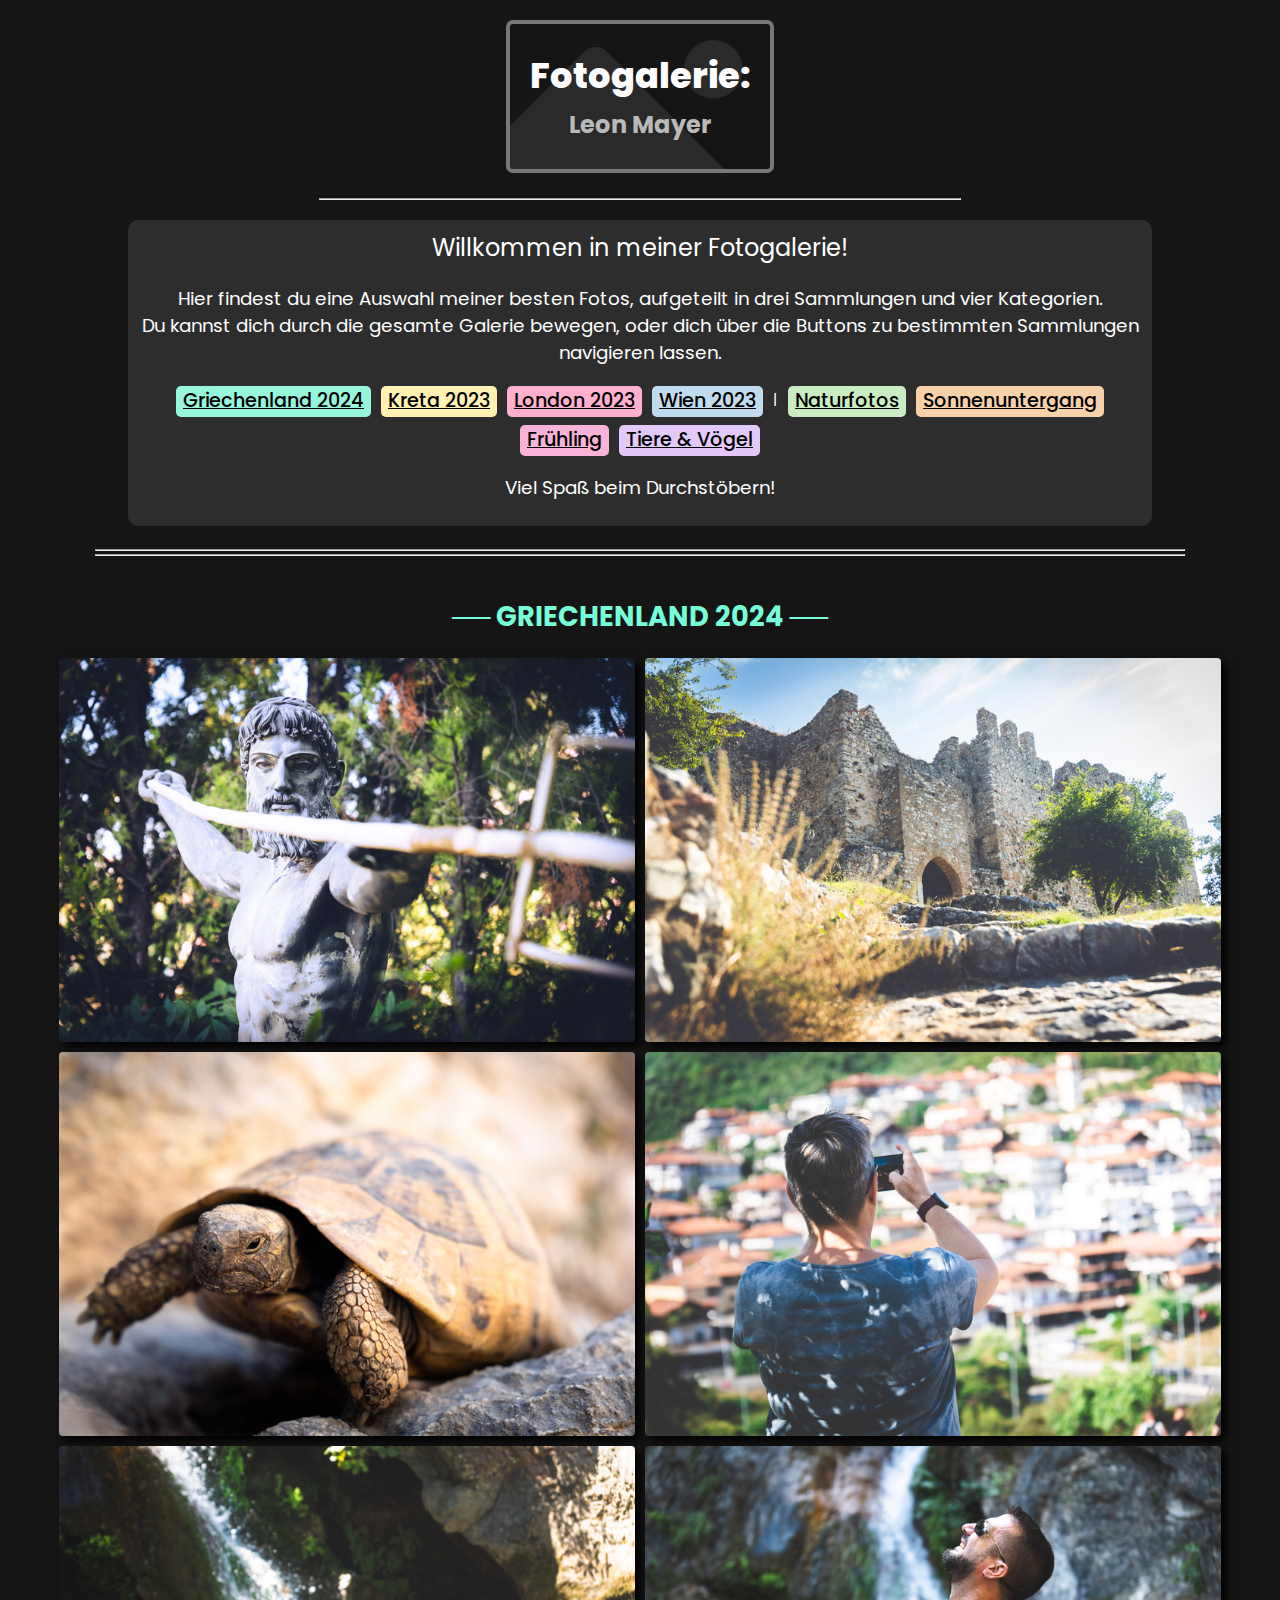
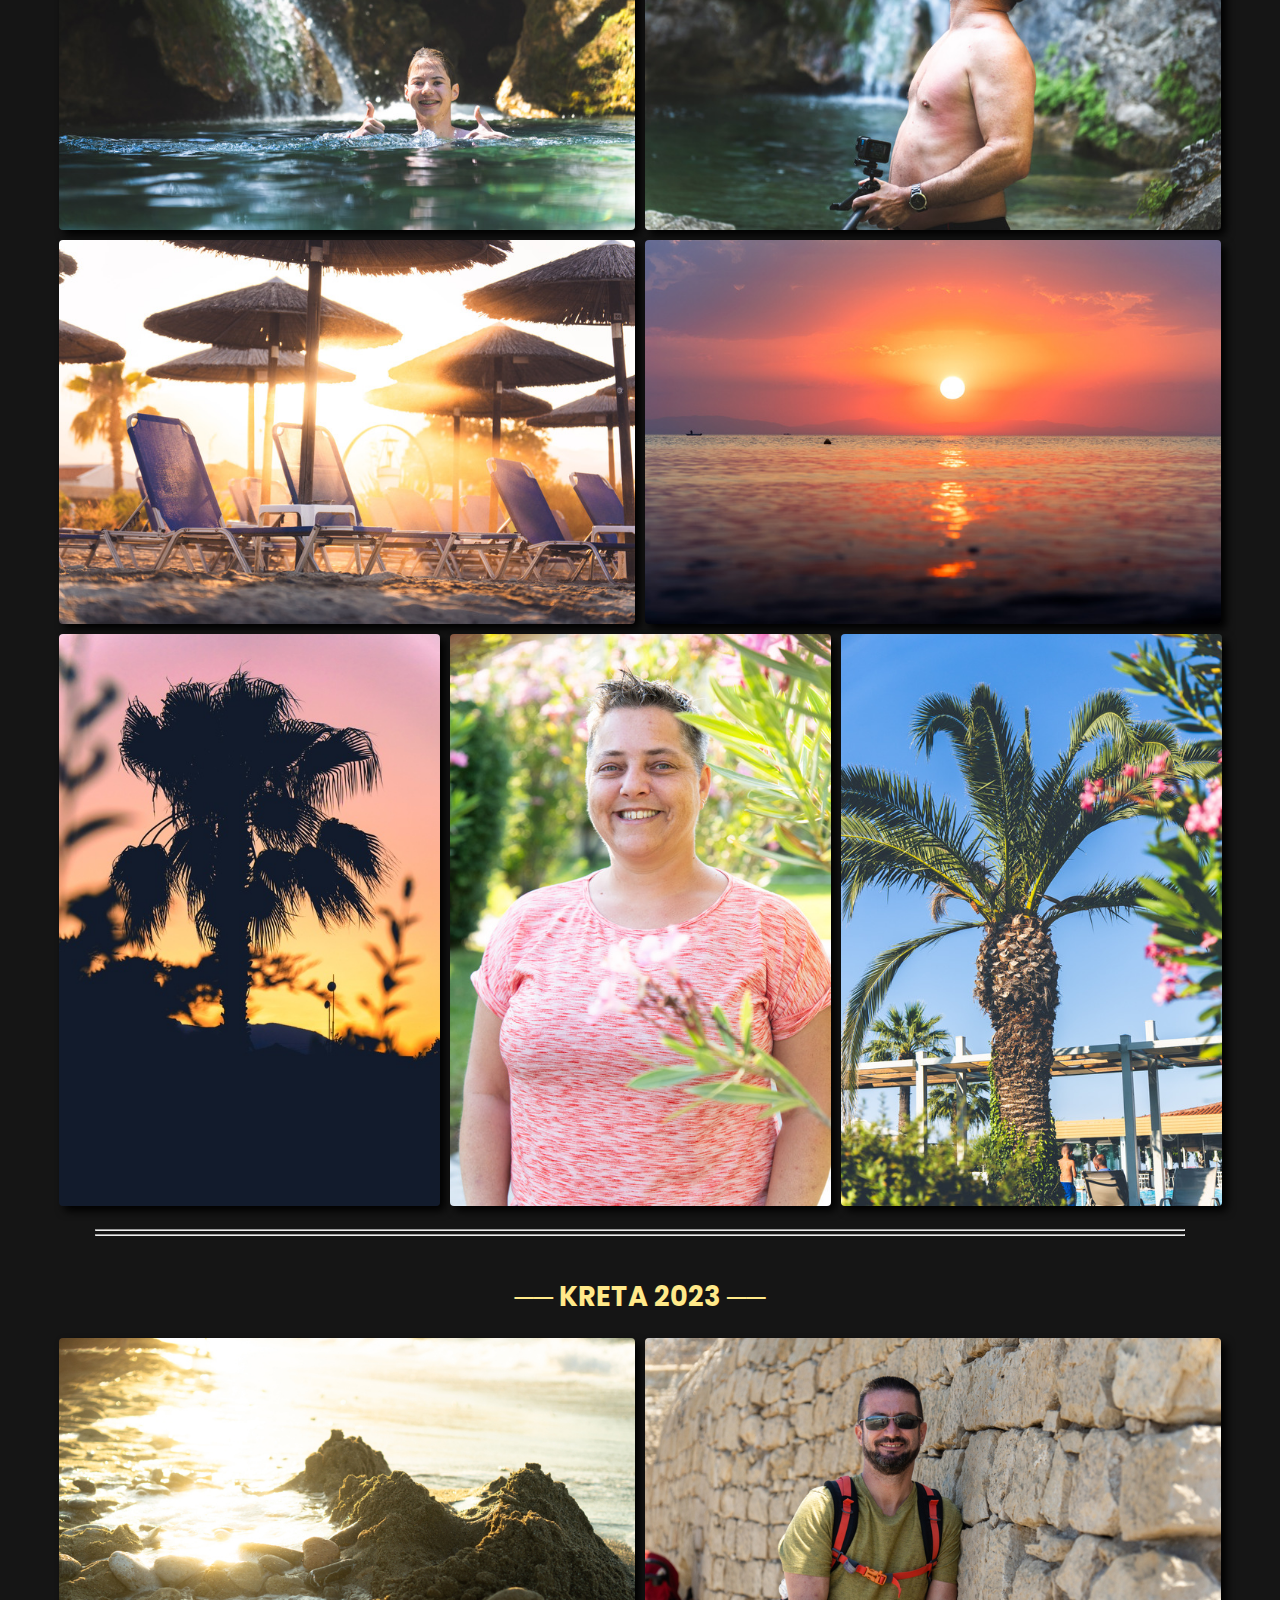
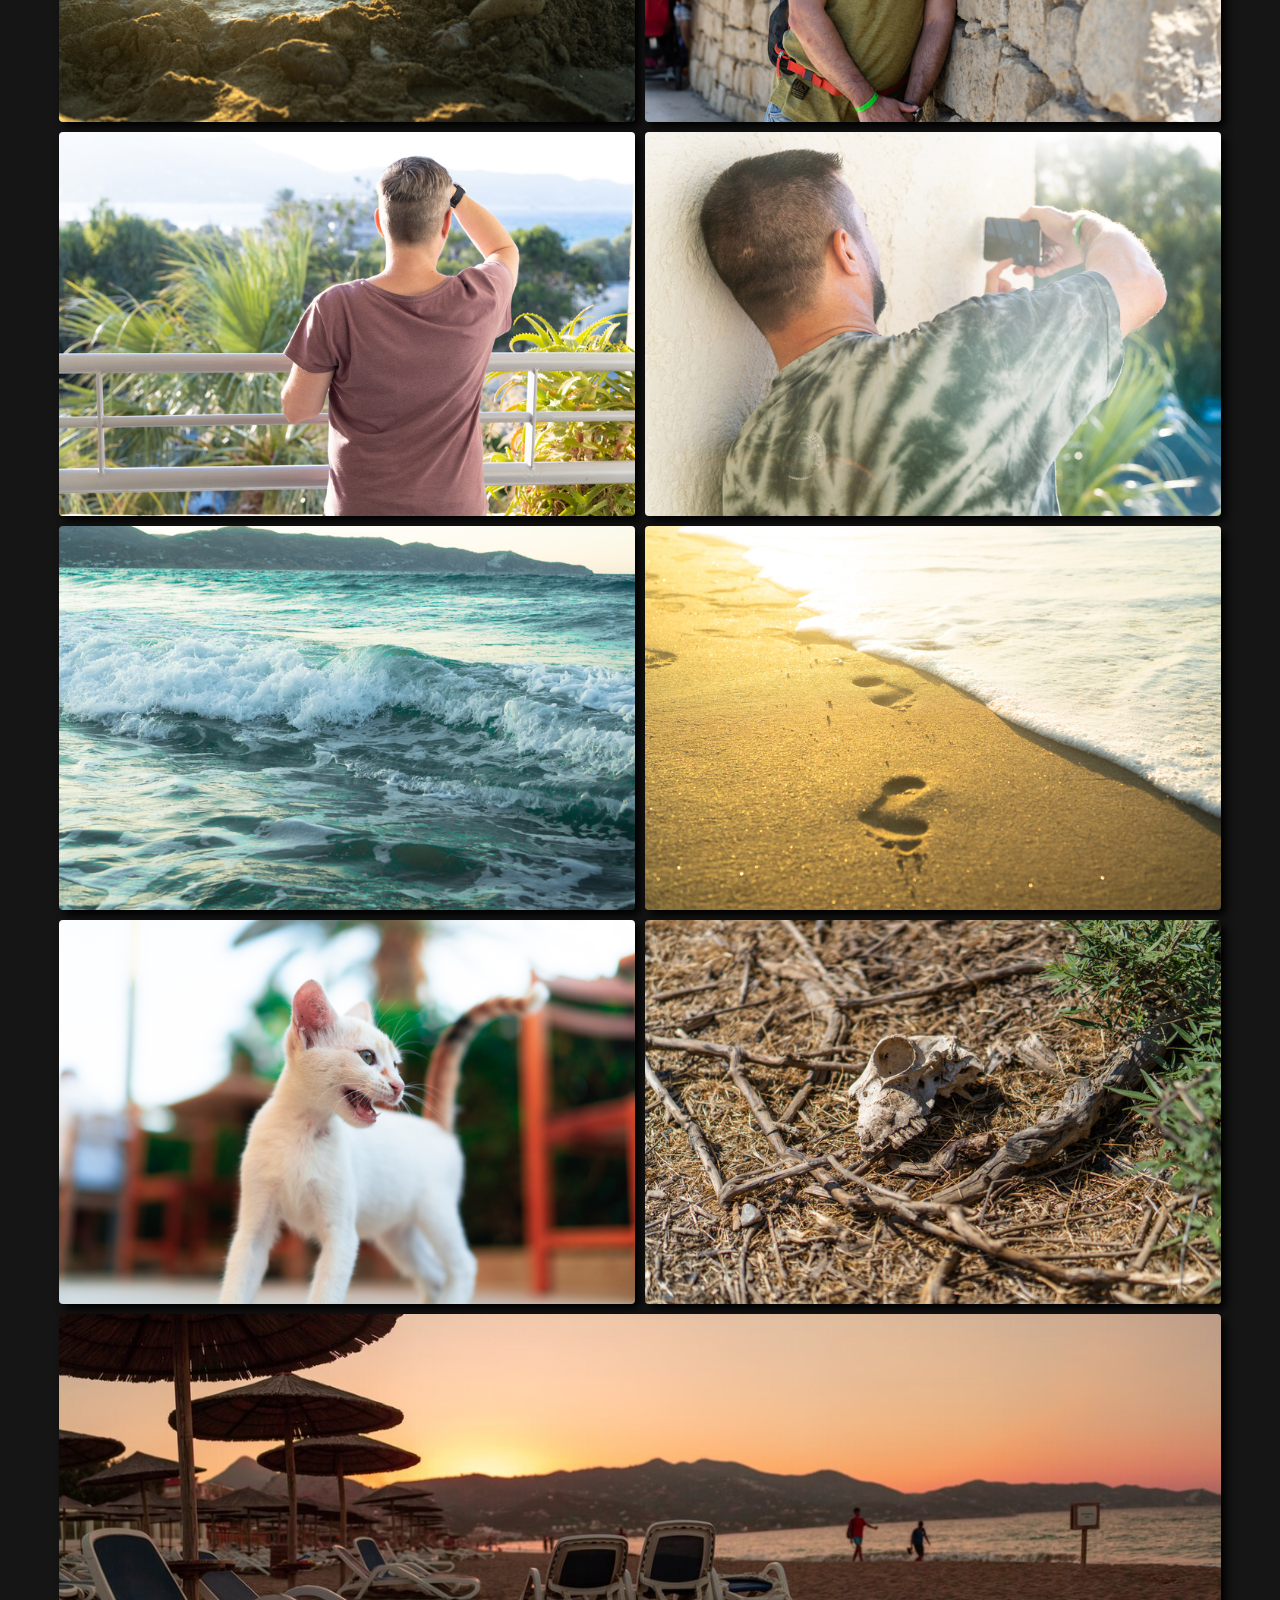
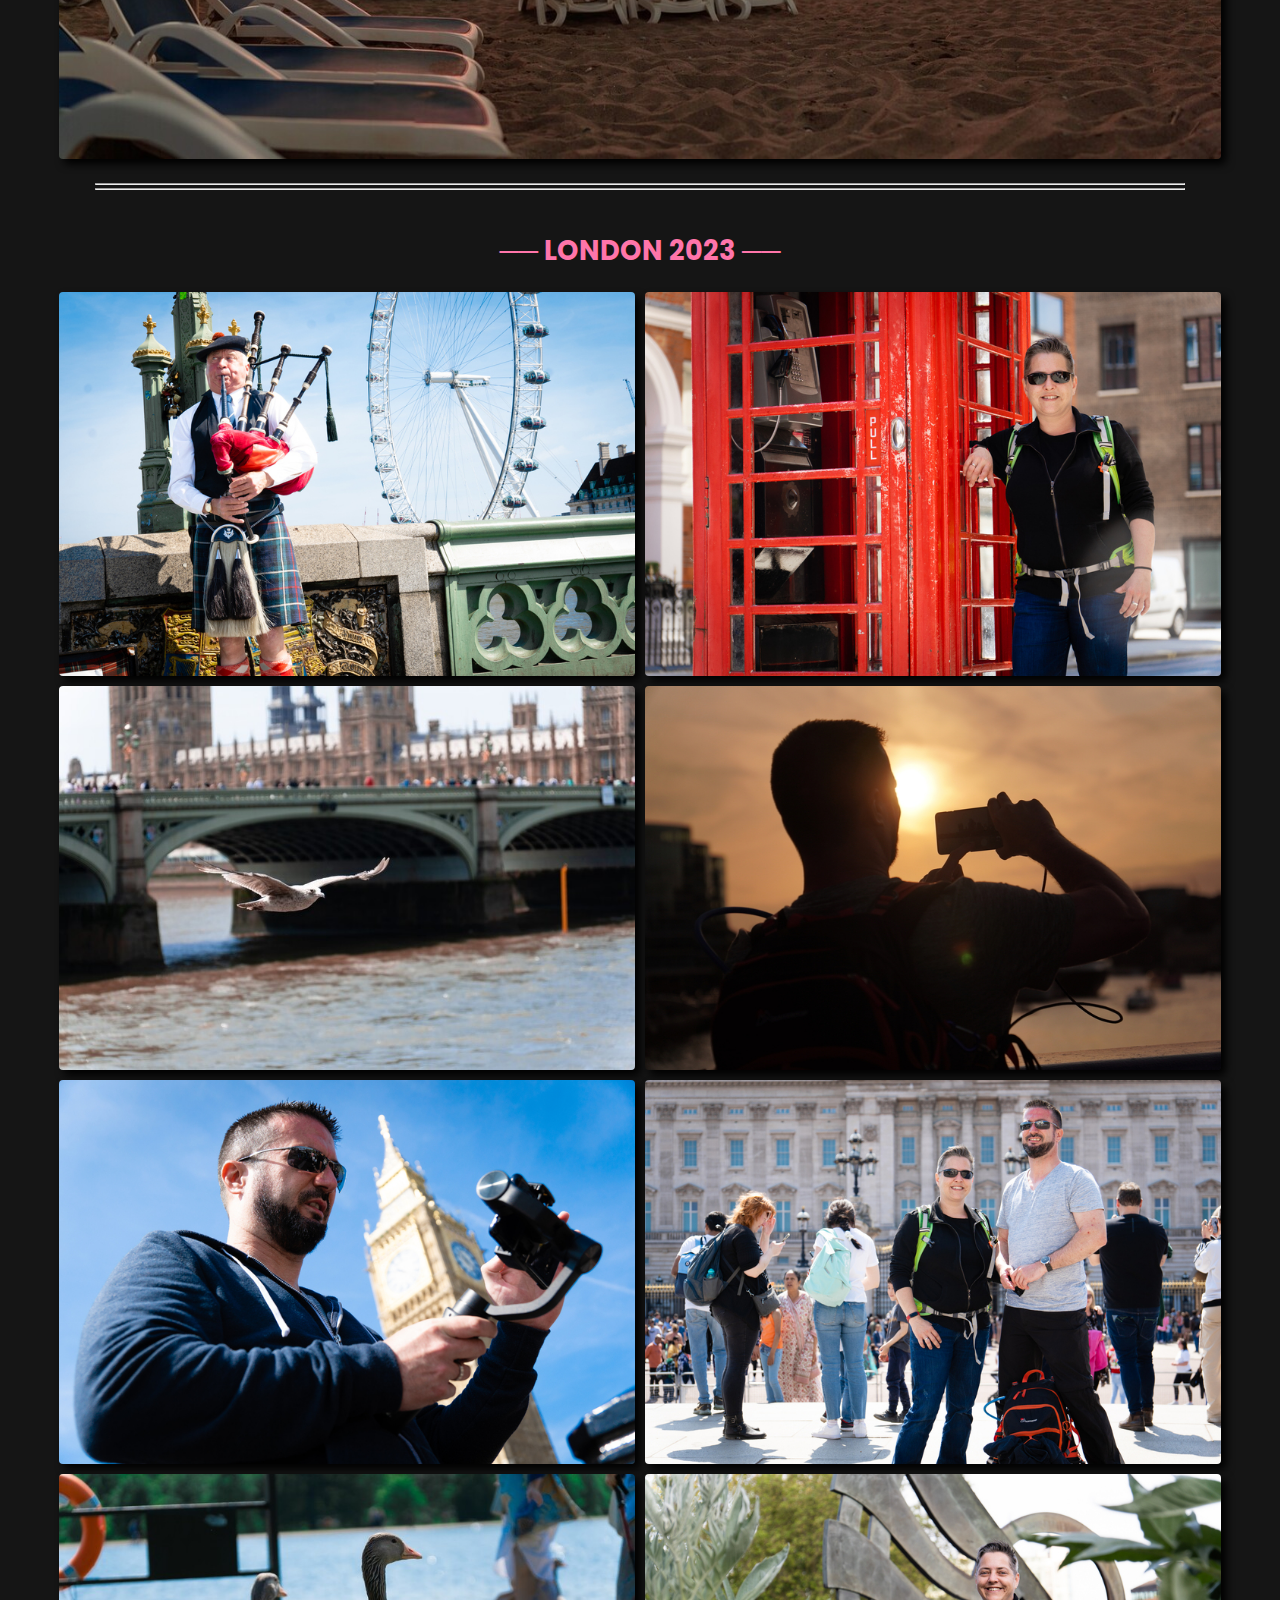
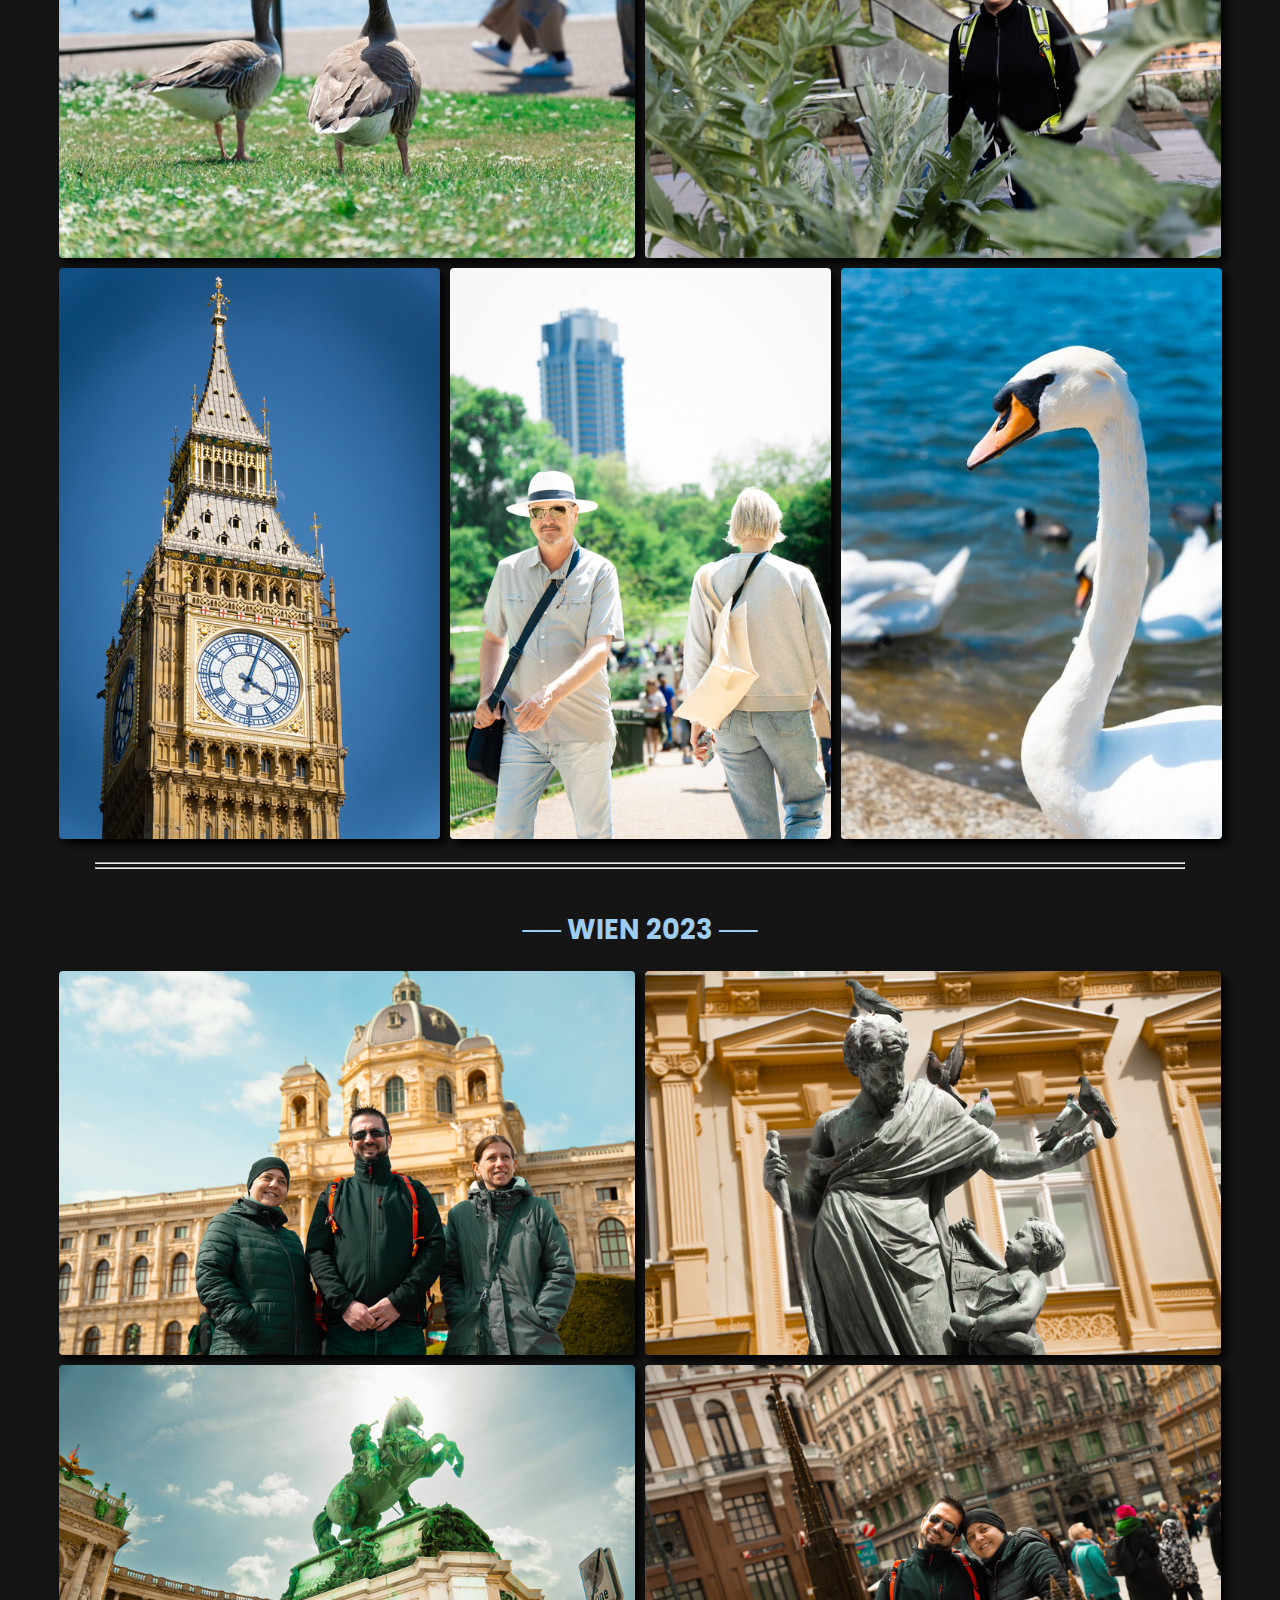
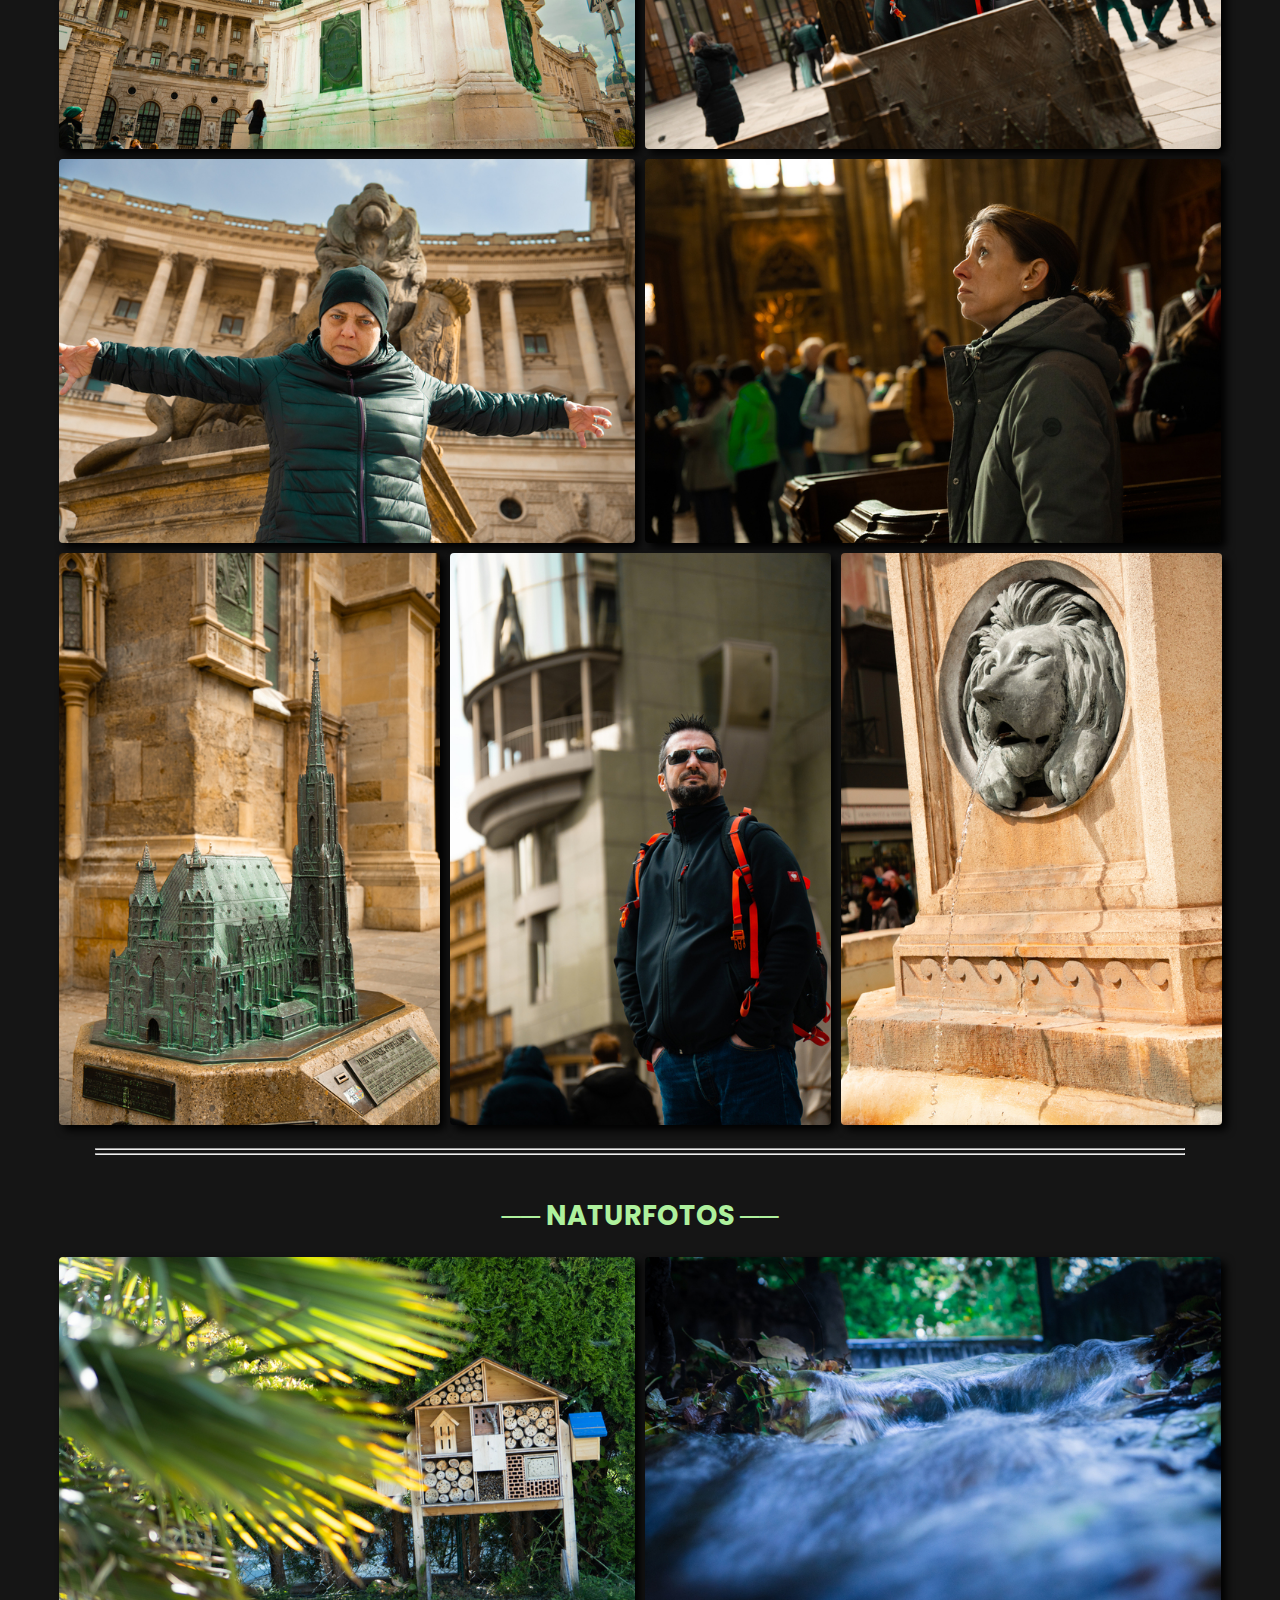
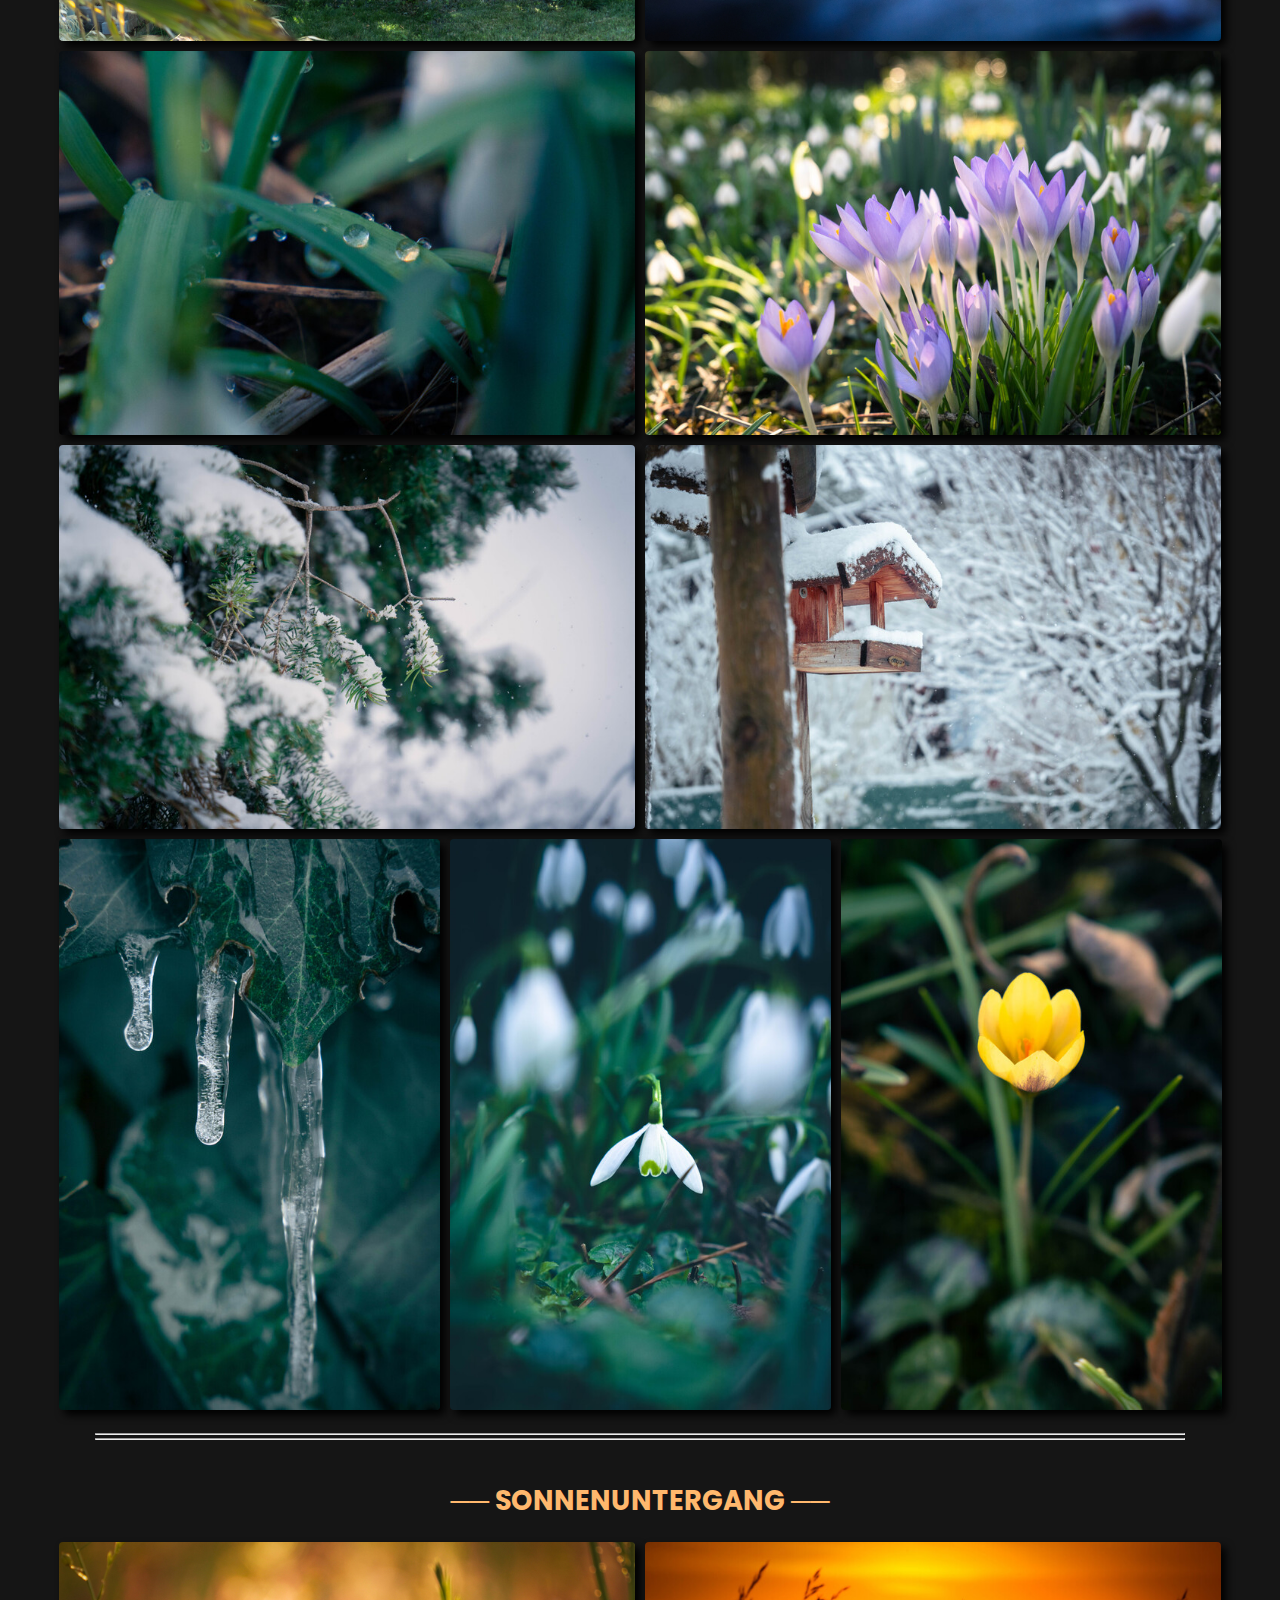
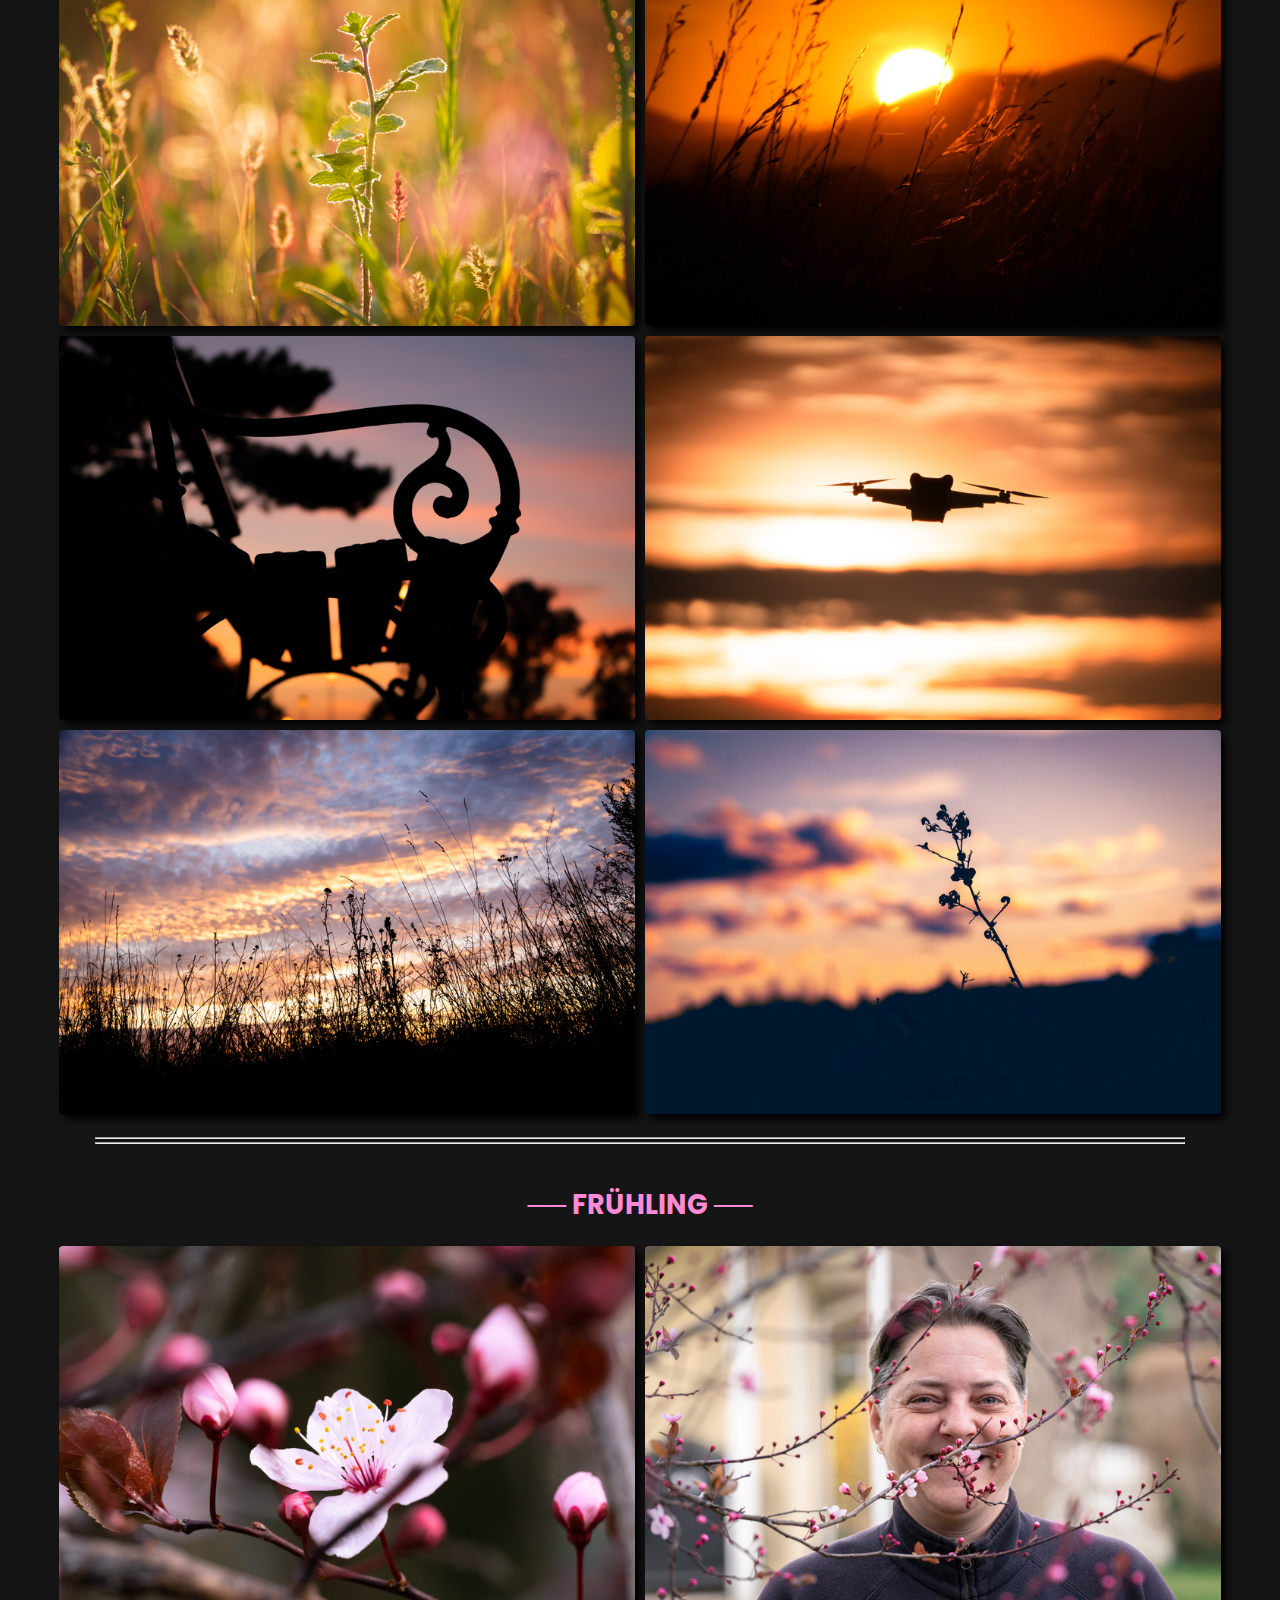
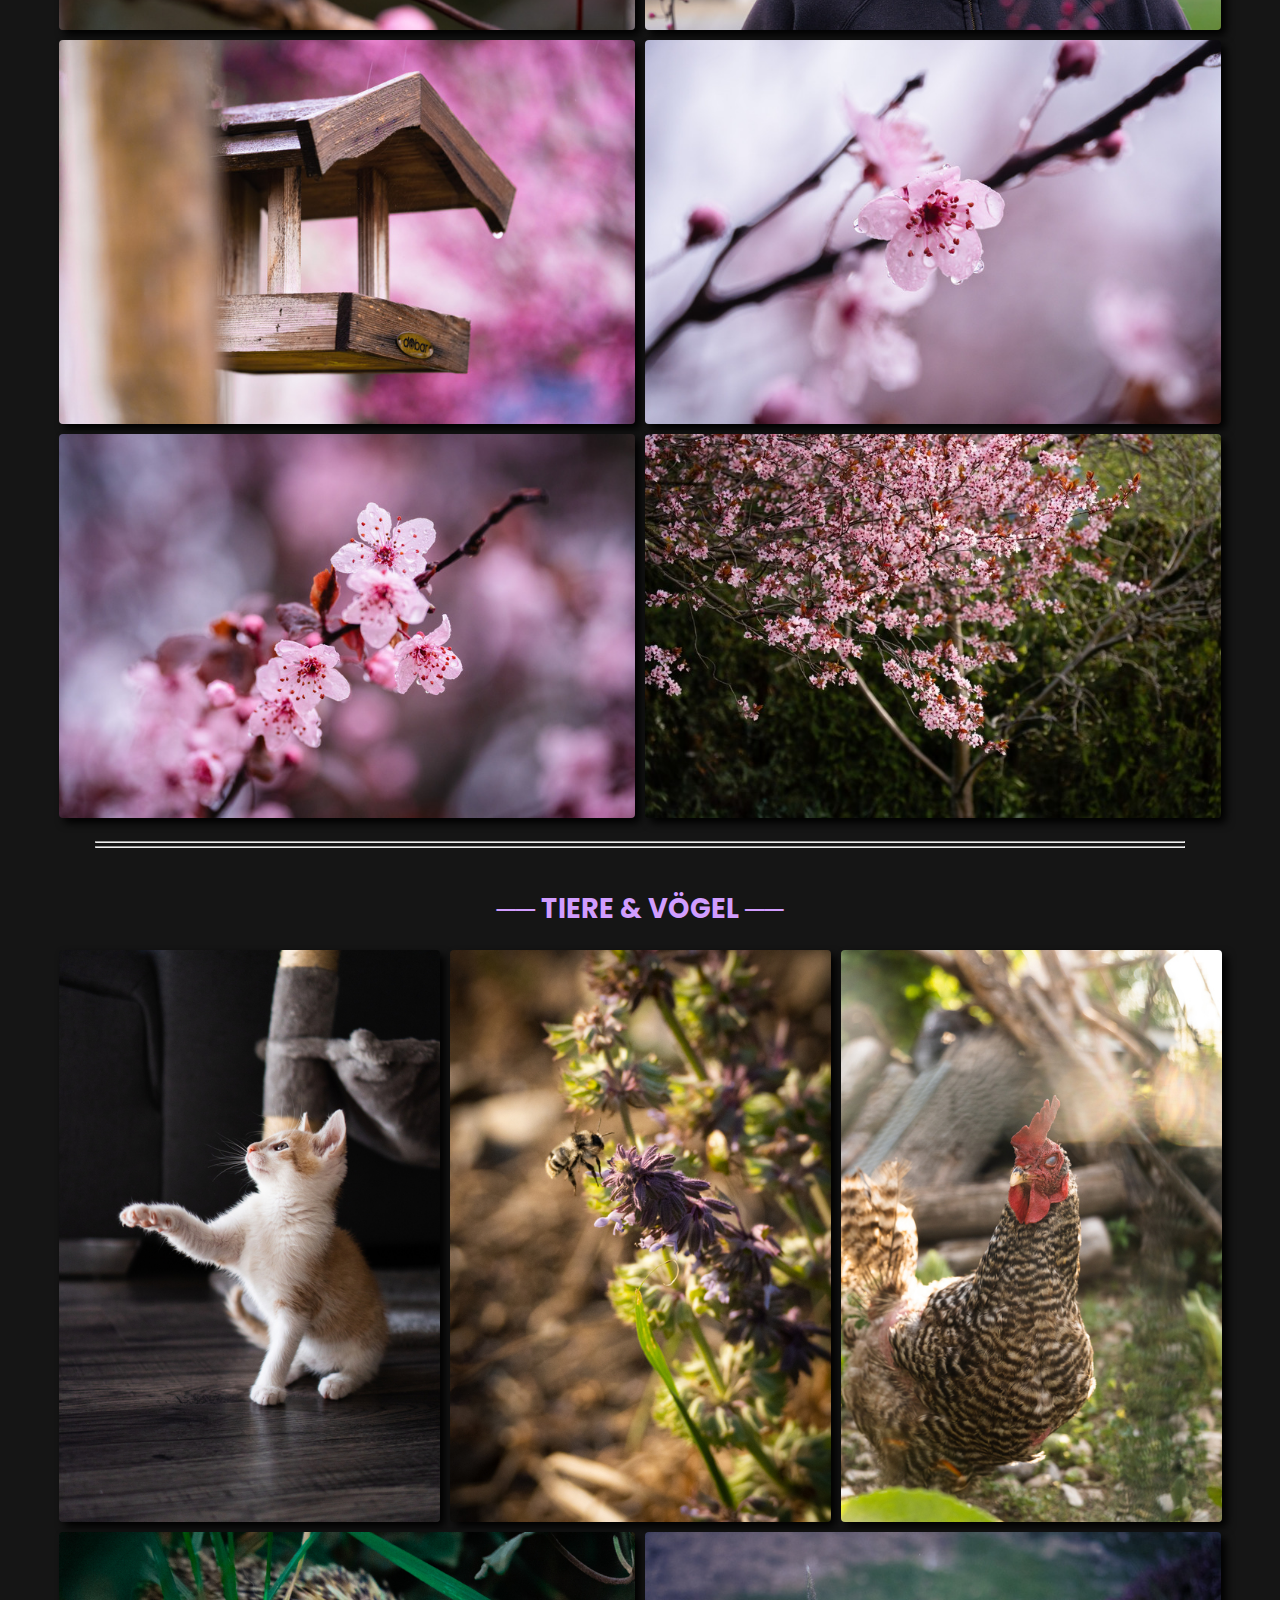
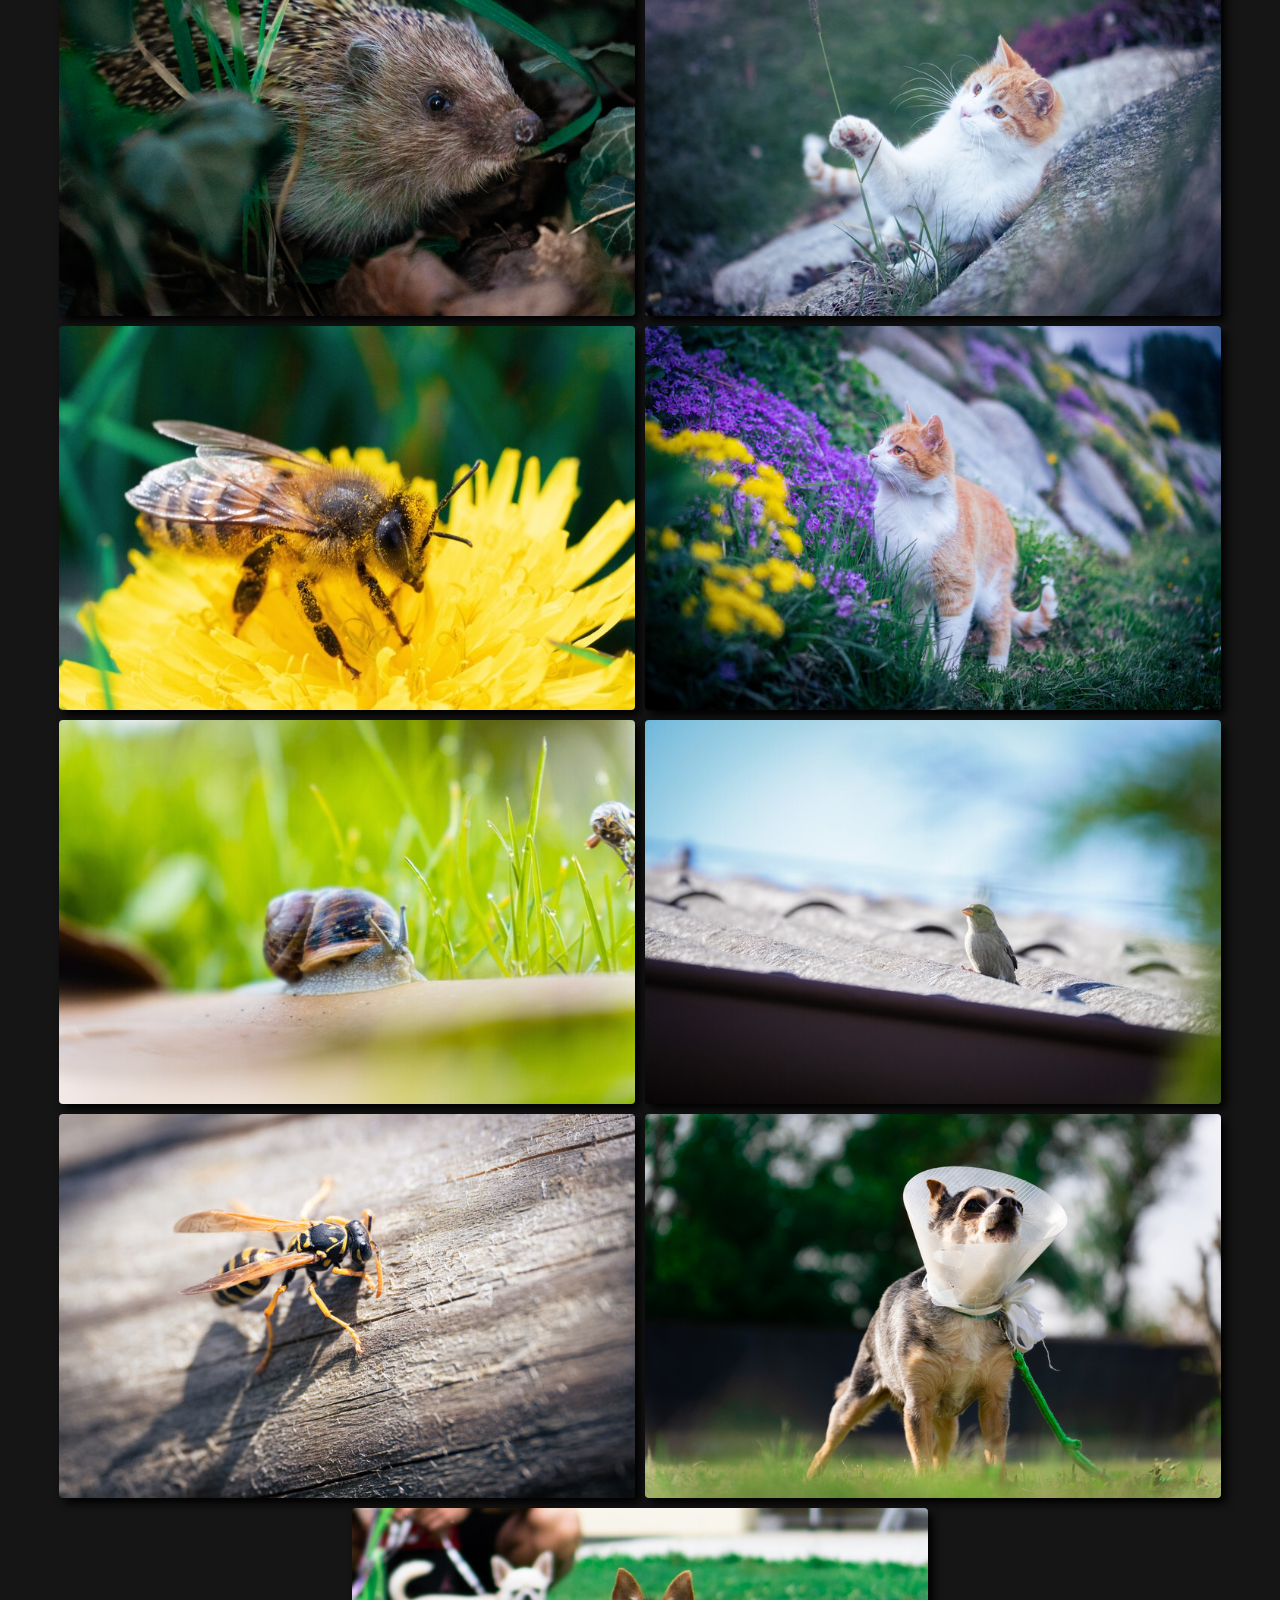
==== commit dc2c781b: "Add files via upload" ====
--- a/index.html
+++ b/index.html
@@ -436,7 +436,7 @@
     <hr class="strich1">
     <hr class="strich2">
     
-    <h2 class="topic" style="color: #75ffbf;" id="griechenland">── GRIECHENLAND 2024 ──</h2>
+    <h2 class="topic" style="color: #75ffda;" id="griechenland">── GRIECHENLAND 2024 ──</h2>
     <div class="twoRow">
 
         <div class="horHor">
--- a/style.css
+++ b/style.css
@@ -198,14 +198,14 @@
 }
 
 #tocGriechenland {
-    background-color: hsl(145, 100%, 85%);
+    background-color: #97f5dc;
     width: auto;
     padding-top: 1px;
     padding-bottom: 3px
 }
 
 #tocGriechenland:hover {
-    background-color: hsl(165, 100%, 67%);
+    background-color: #75ffda;
     padding-top: 4px;
     padding-bottom: 4px;
     margin-top: -2px;
@@ -290,7 +290,7 @@
 }
 
 #tocNatur:hover {
-    background-color: #66dd98;
+    background-color: #91f179;
     padding-top: 4px;
     padding-bottom: 4px;
     margin-top: -2px;
@@ -733,7 +733,7 @@
 }
 
 .sGriechenland {
-    color: #8affc8;
+    color: #75ffda;
 }
 
 .sFrühling {
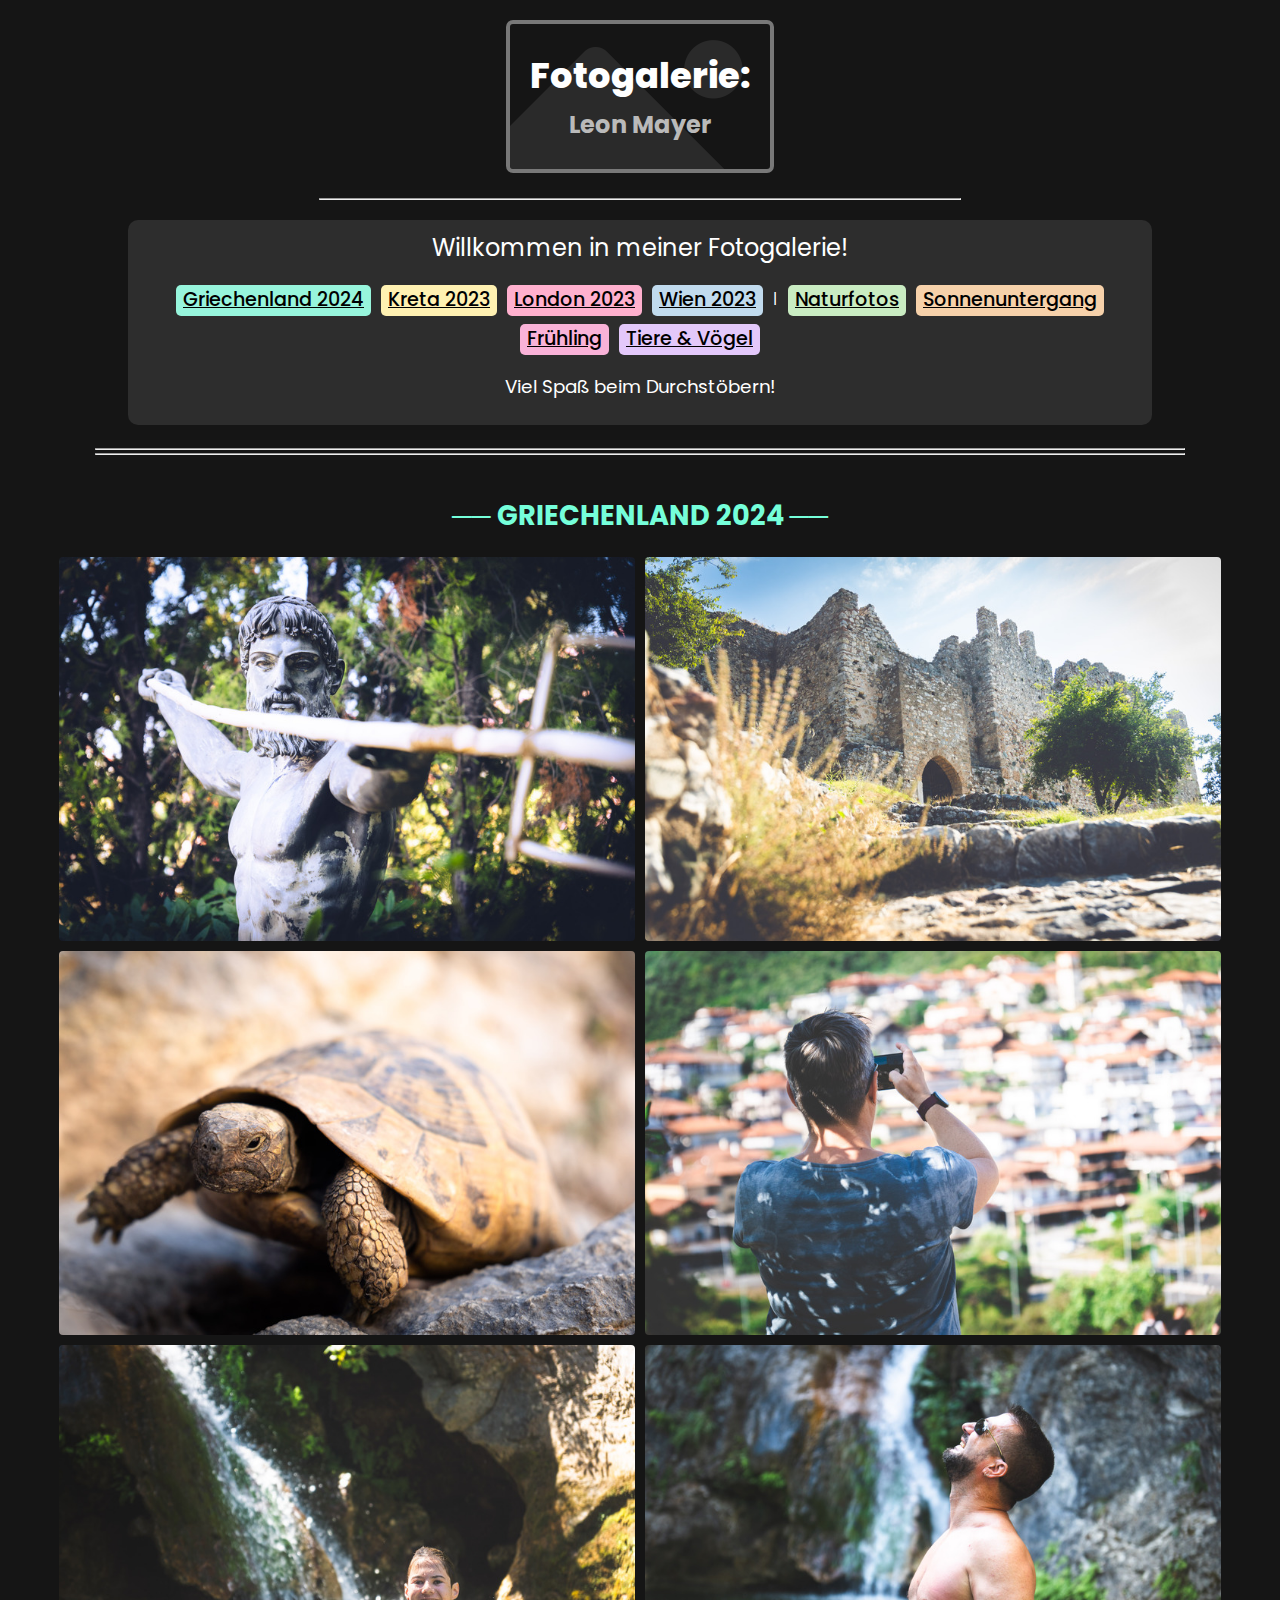
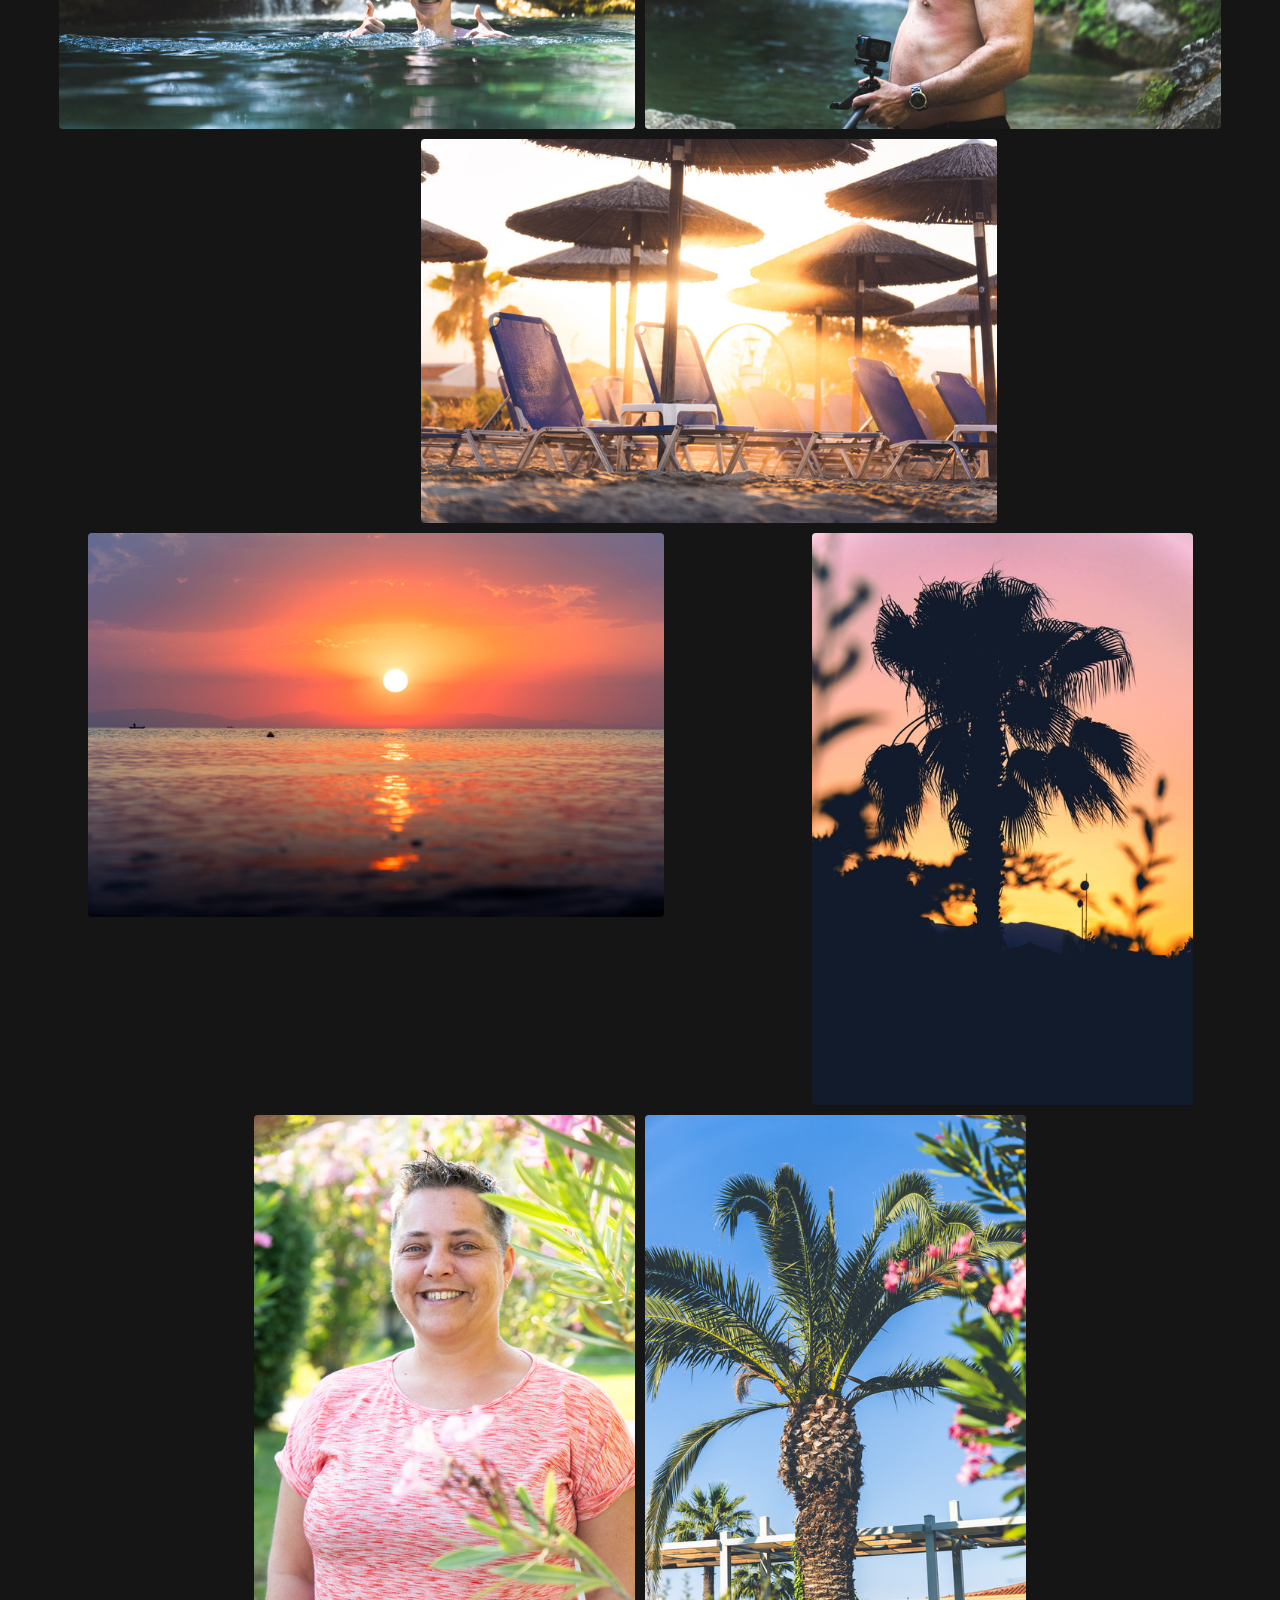
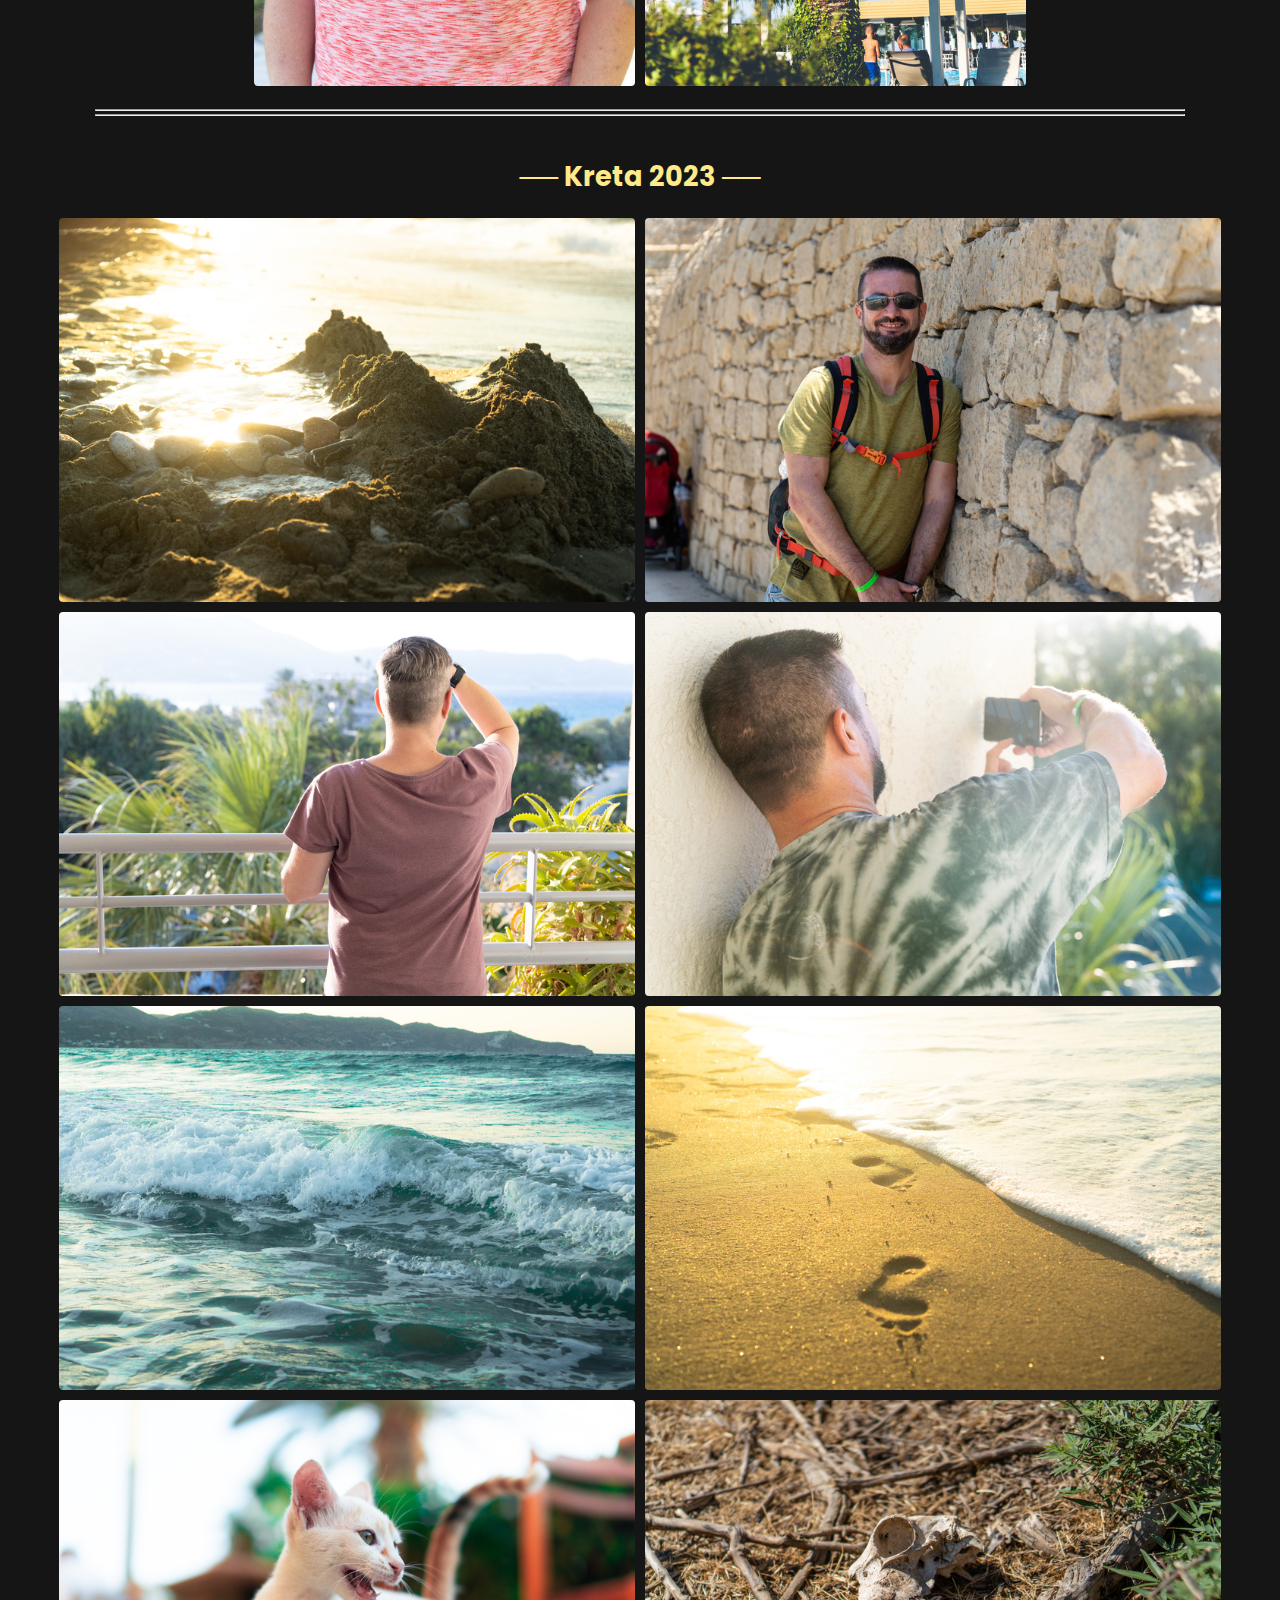
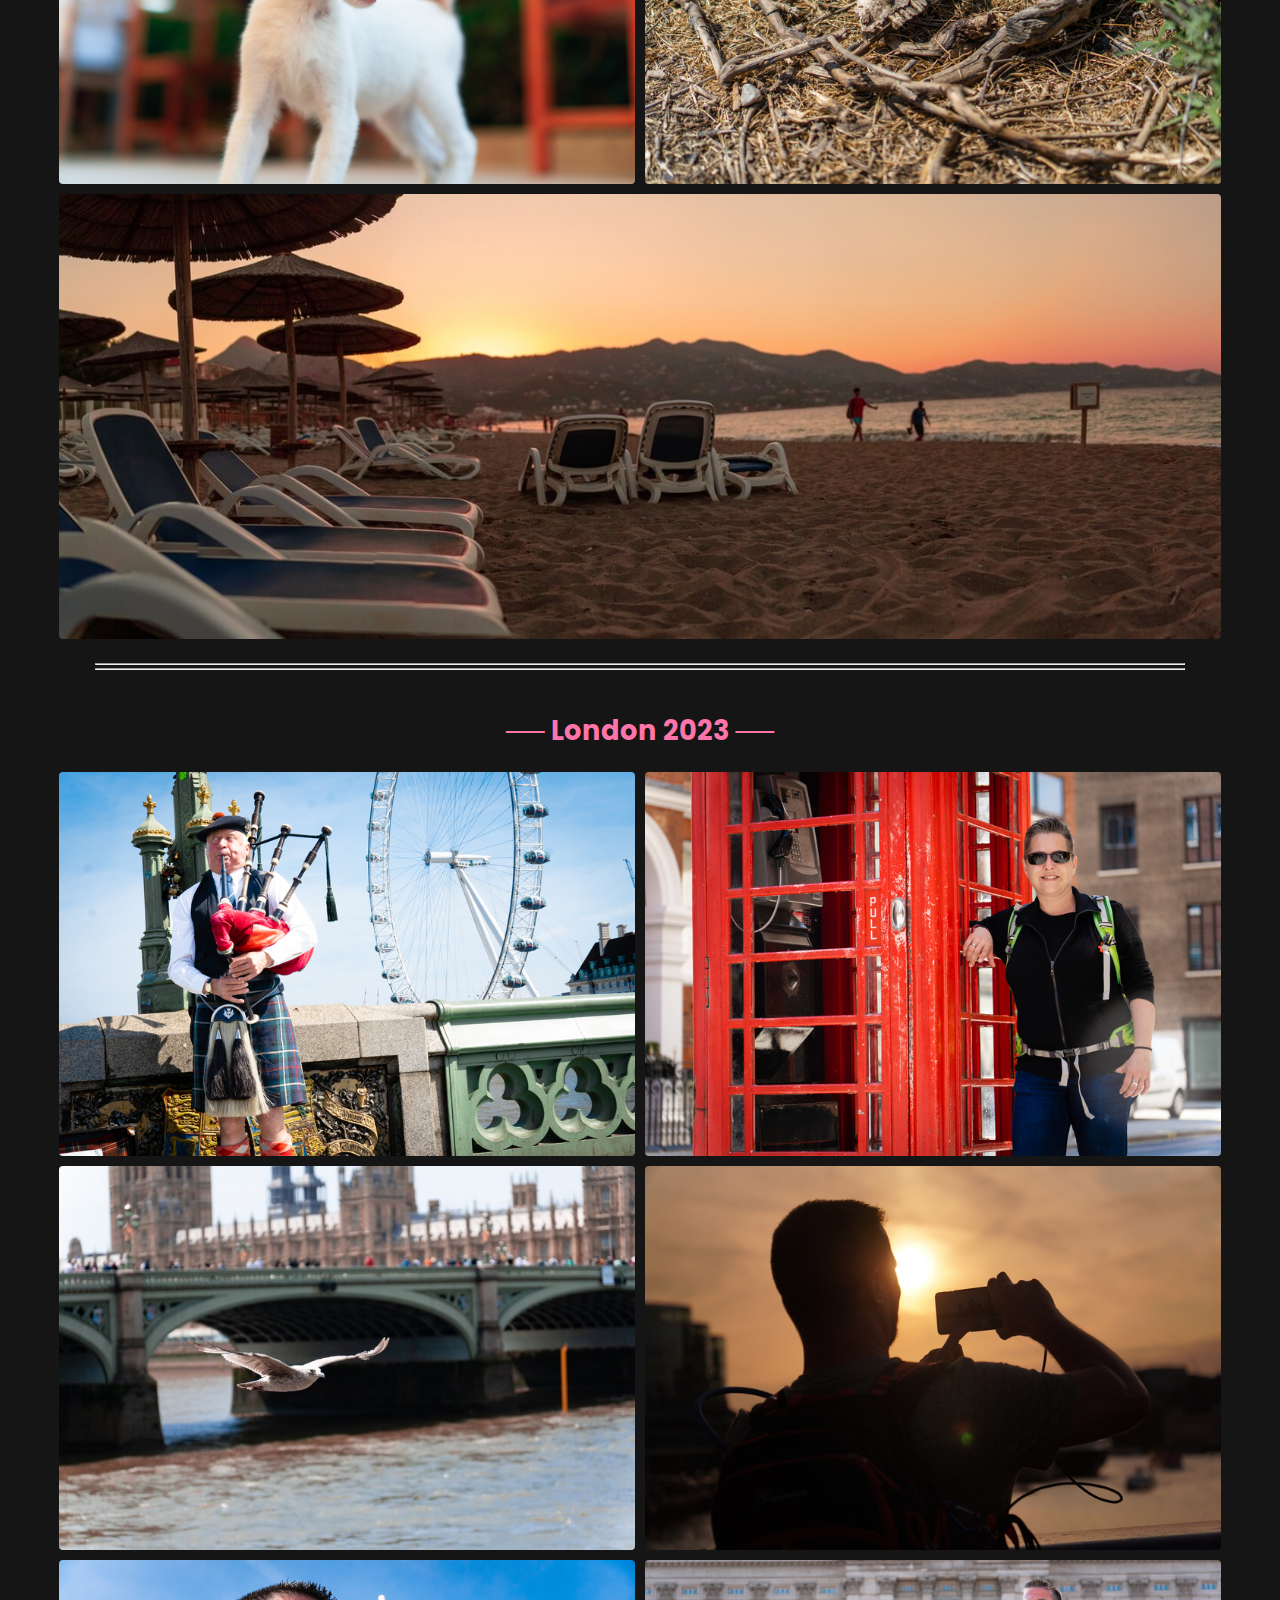
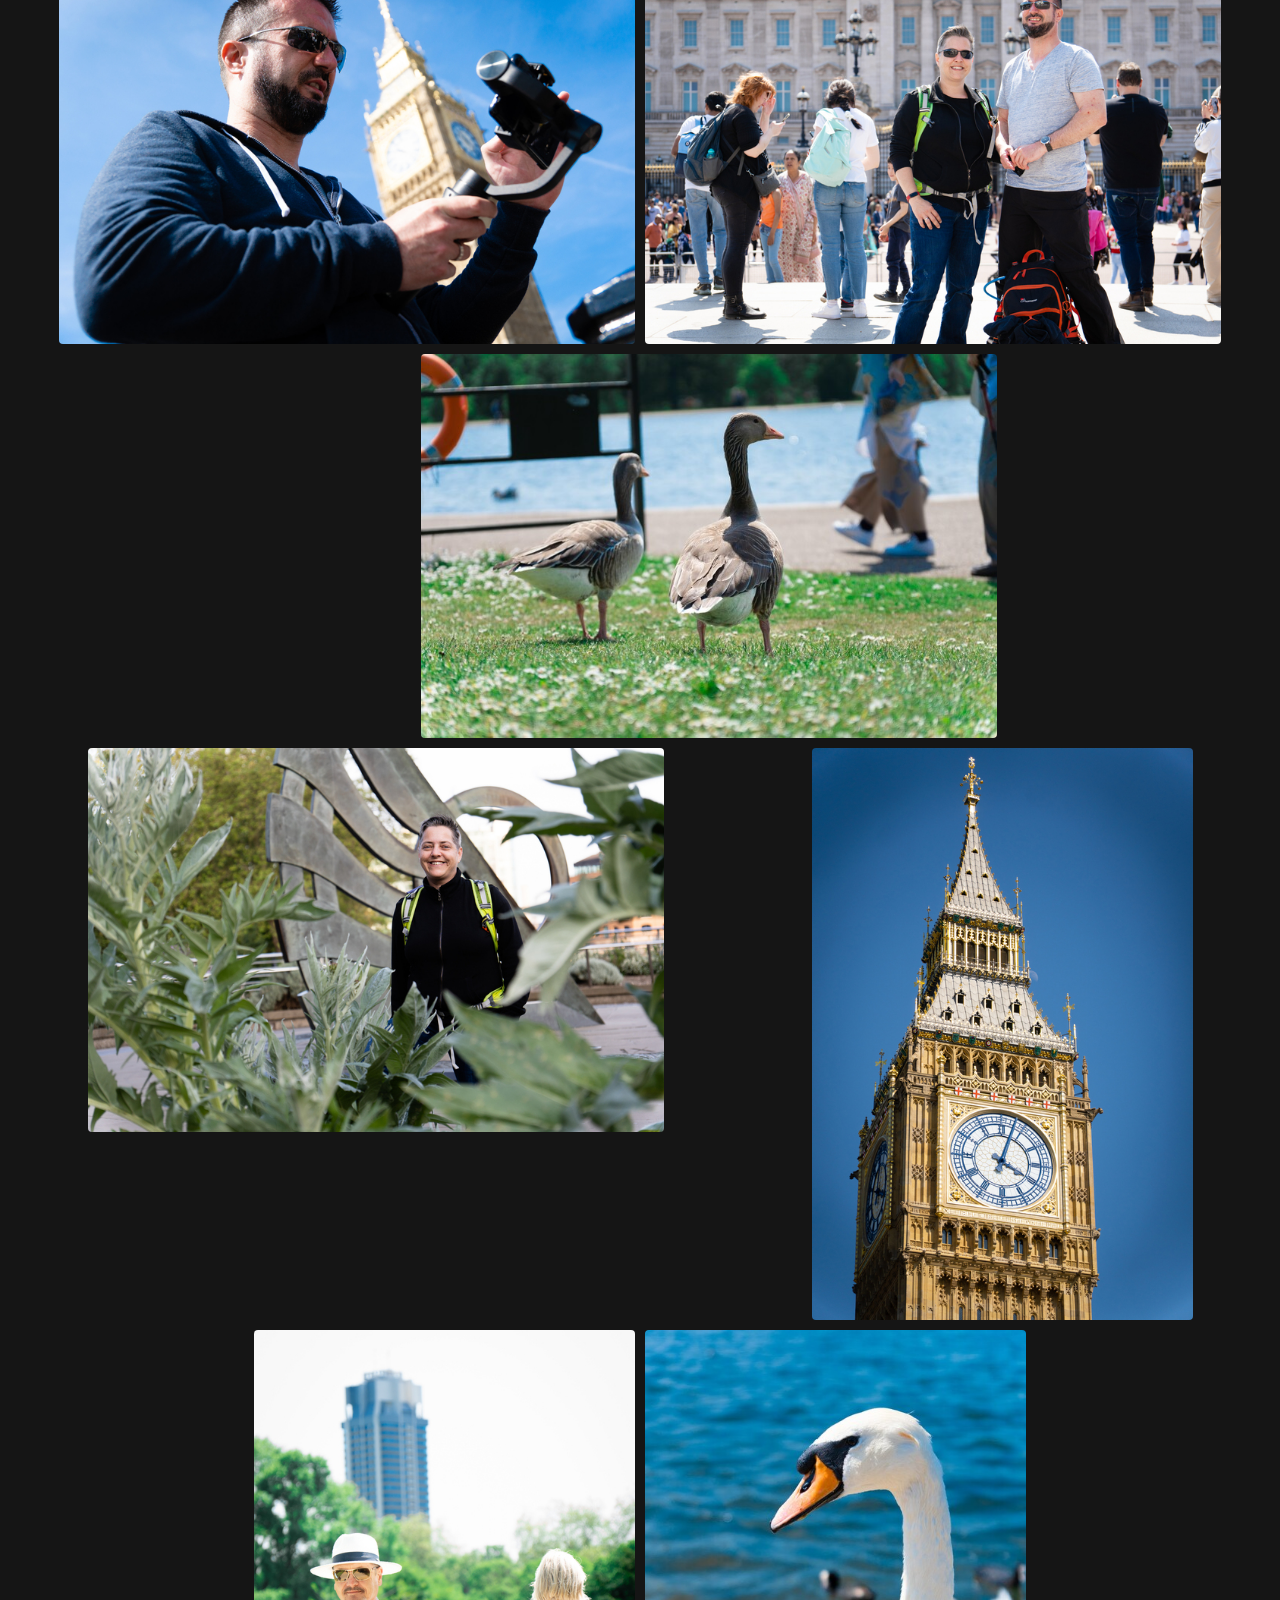
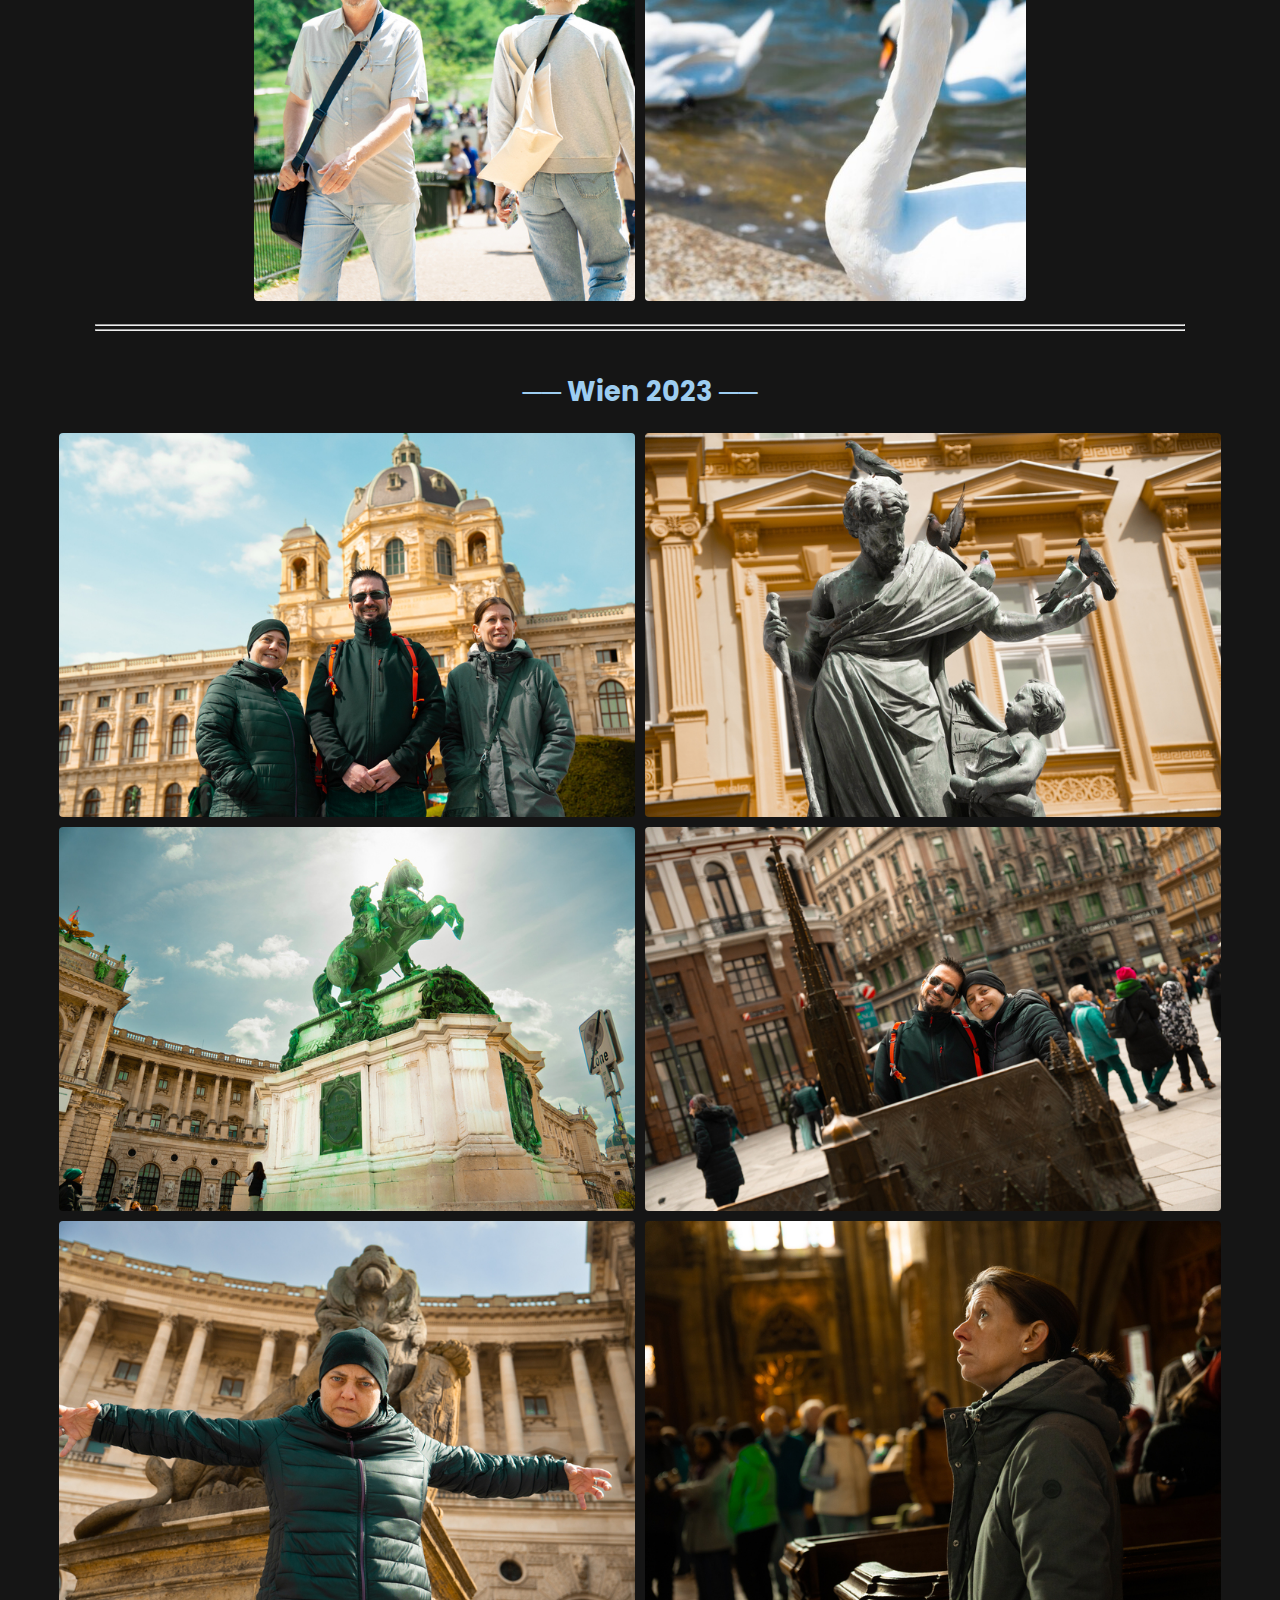
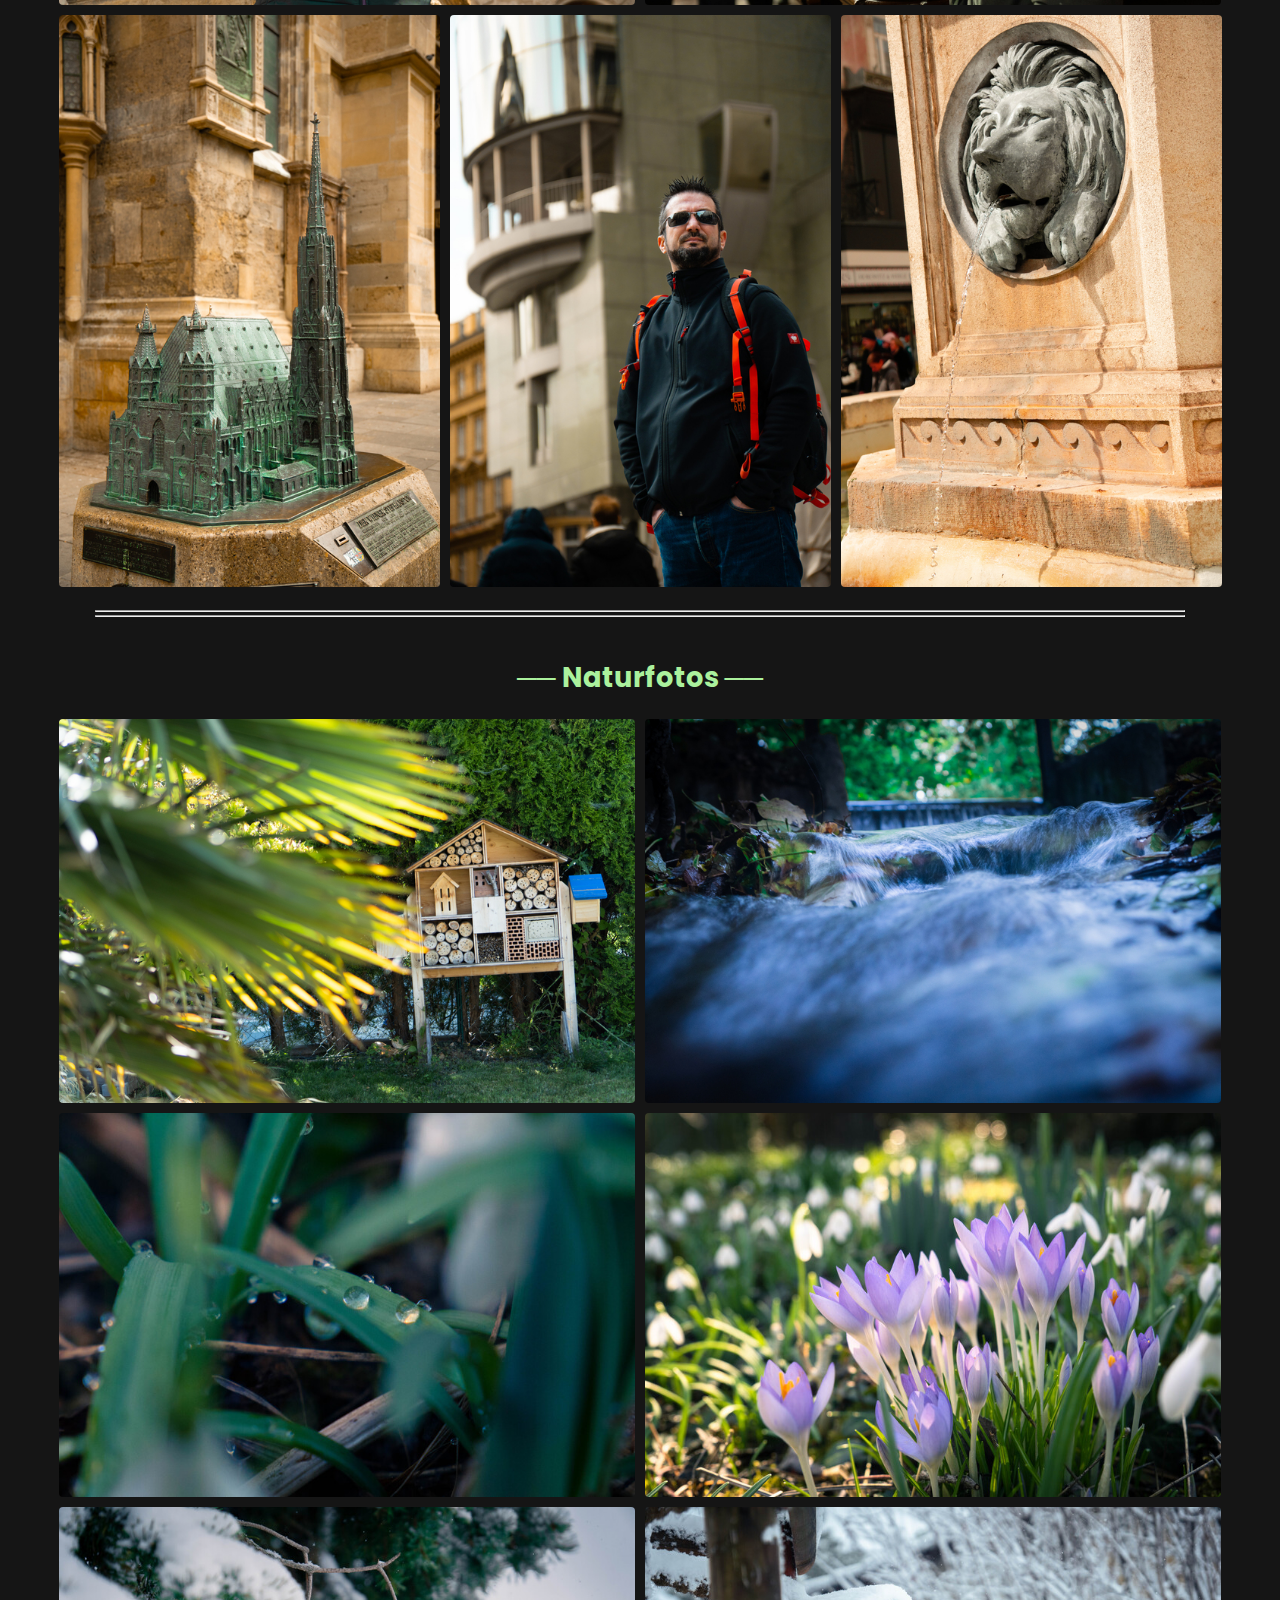
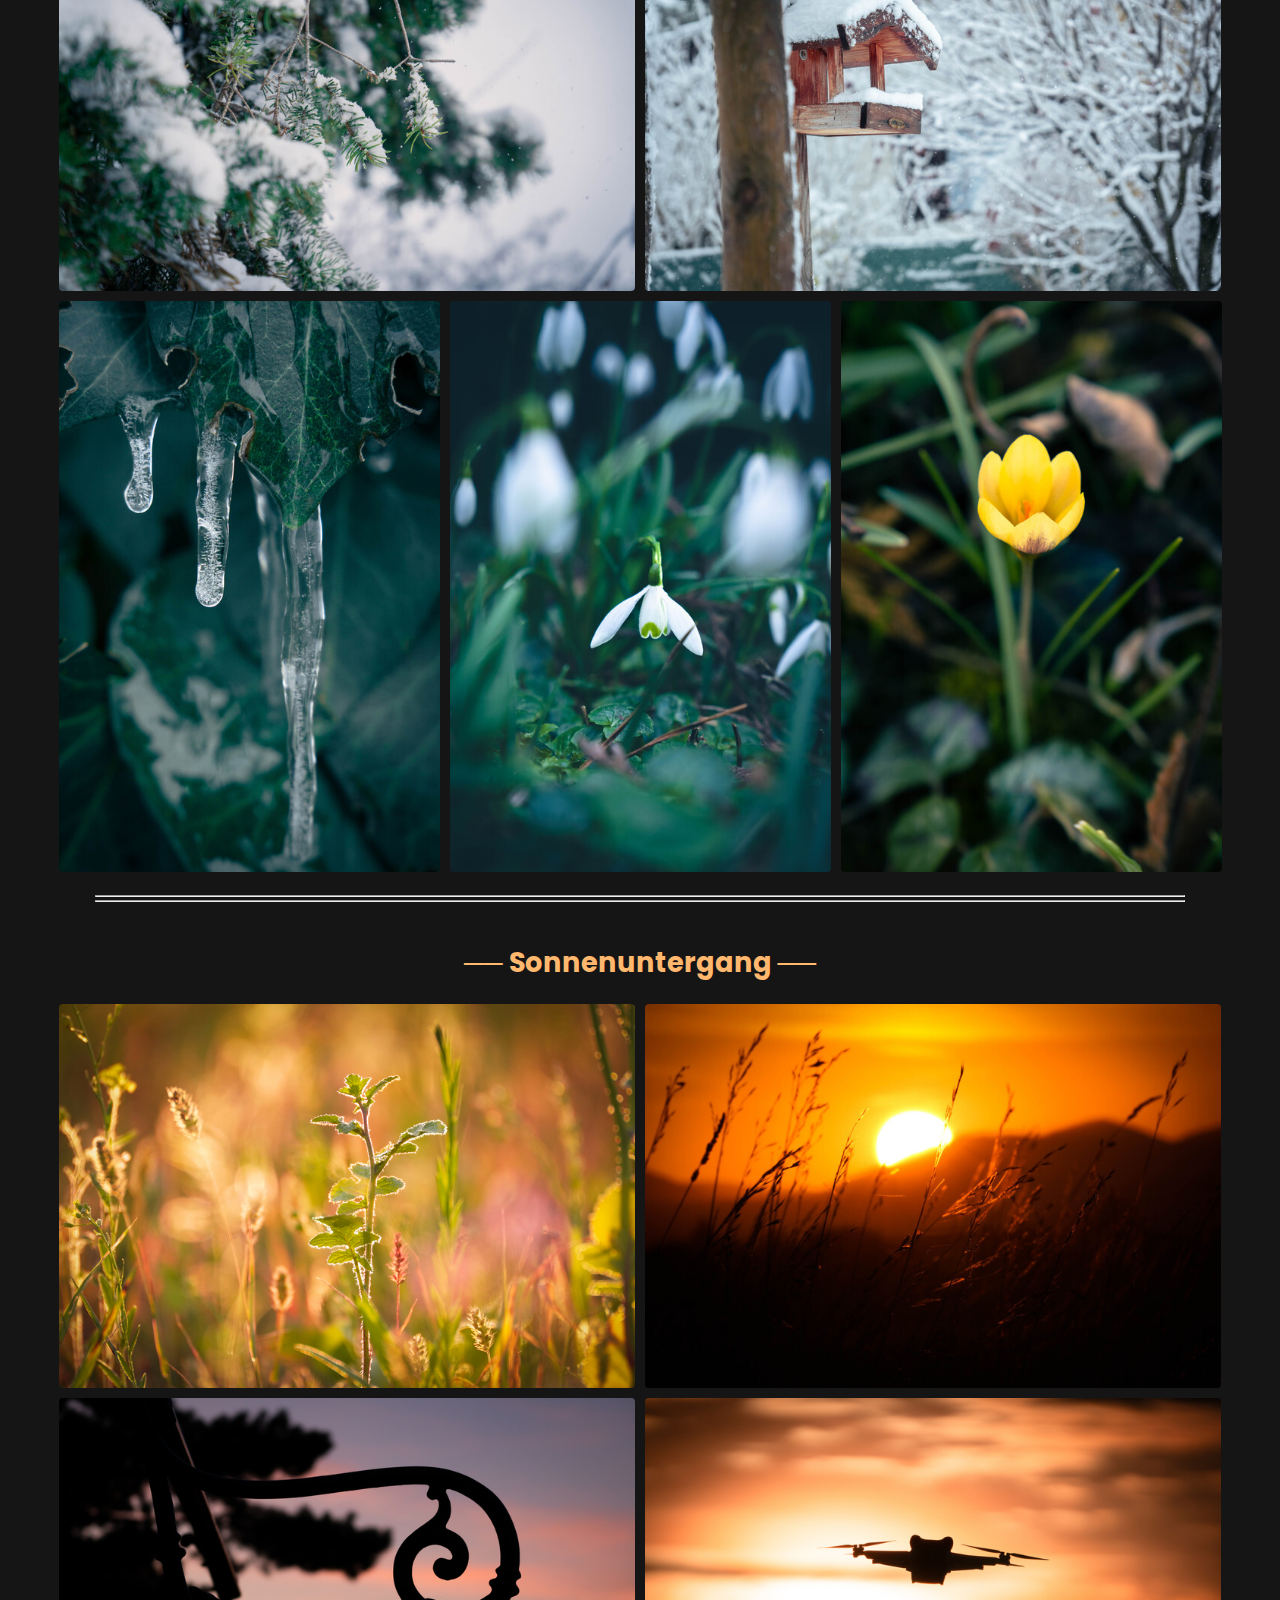
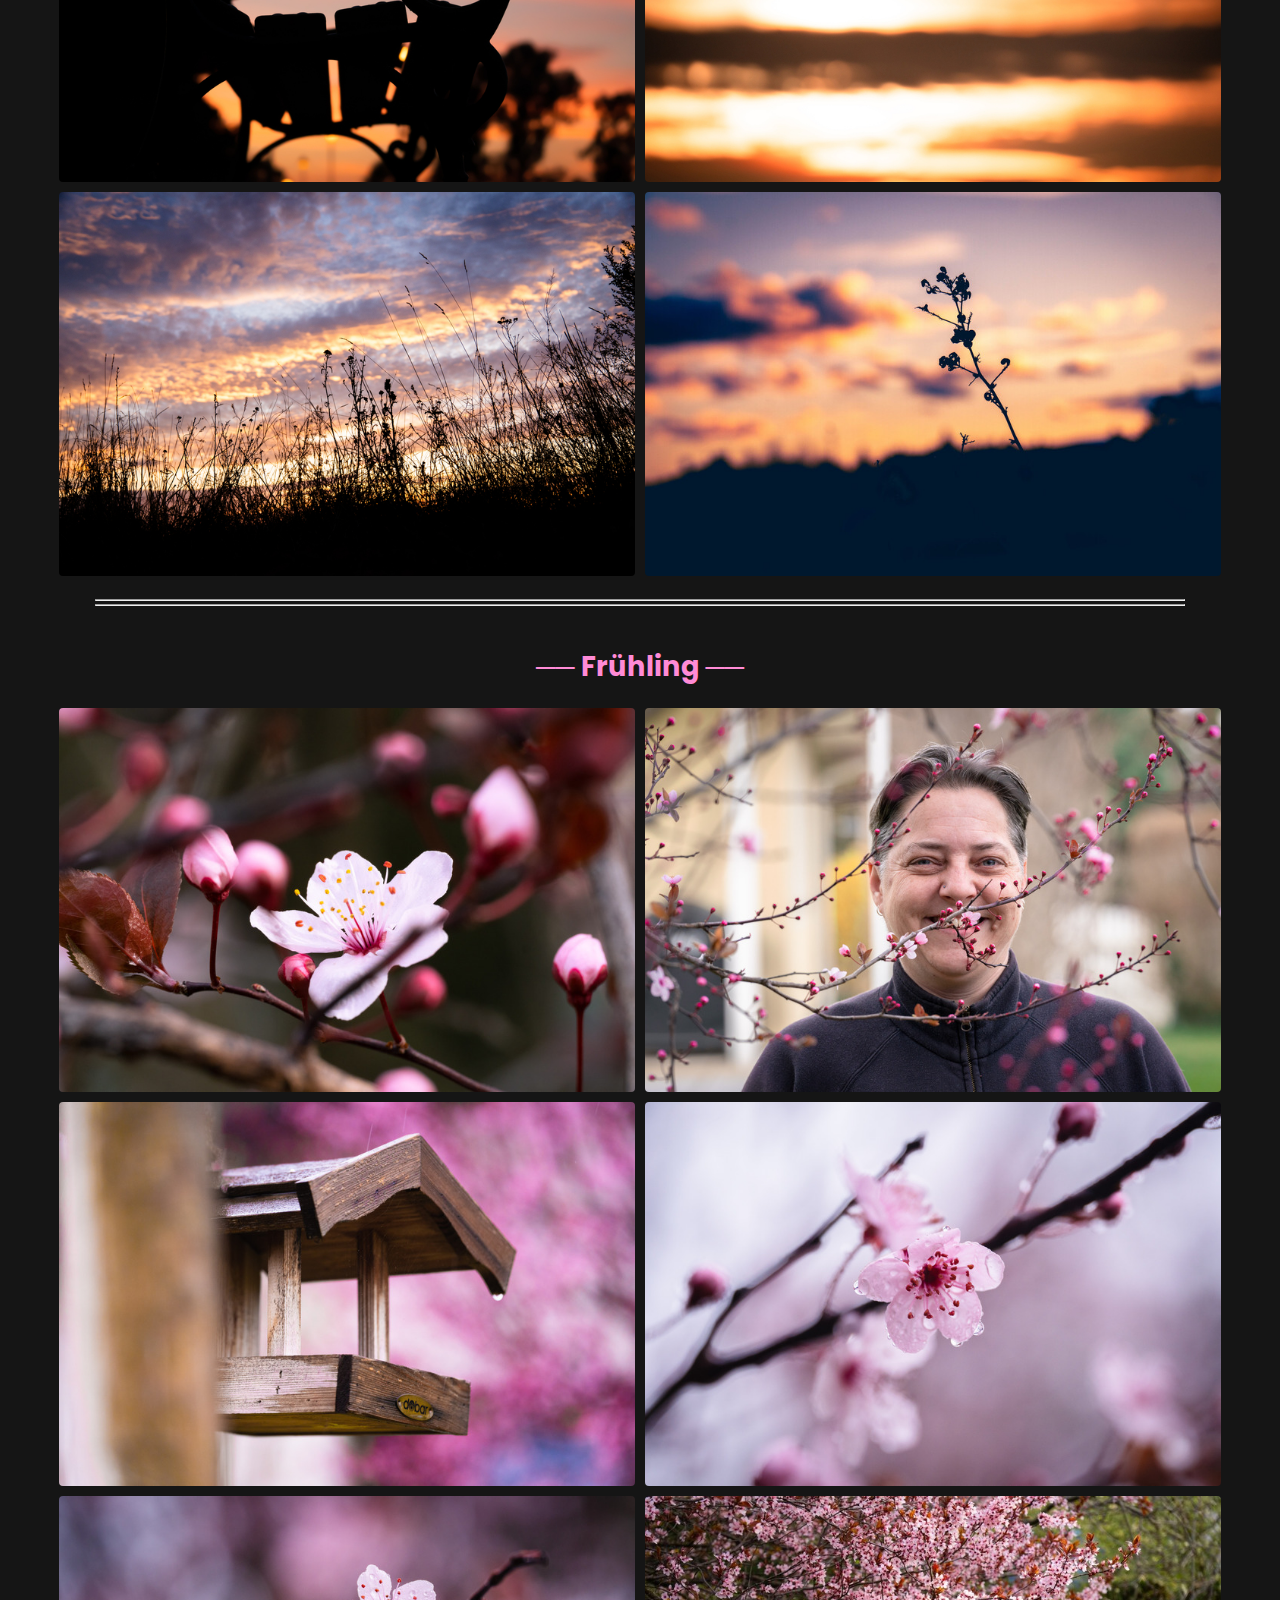
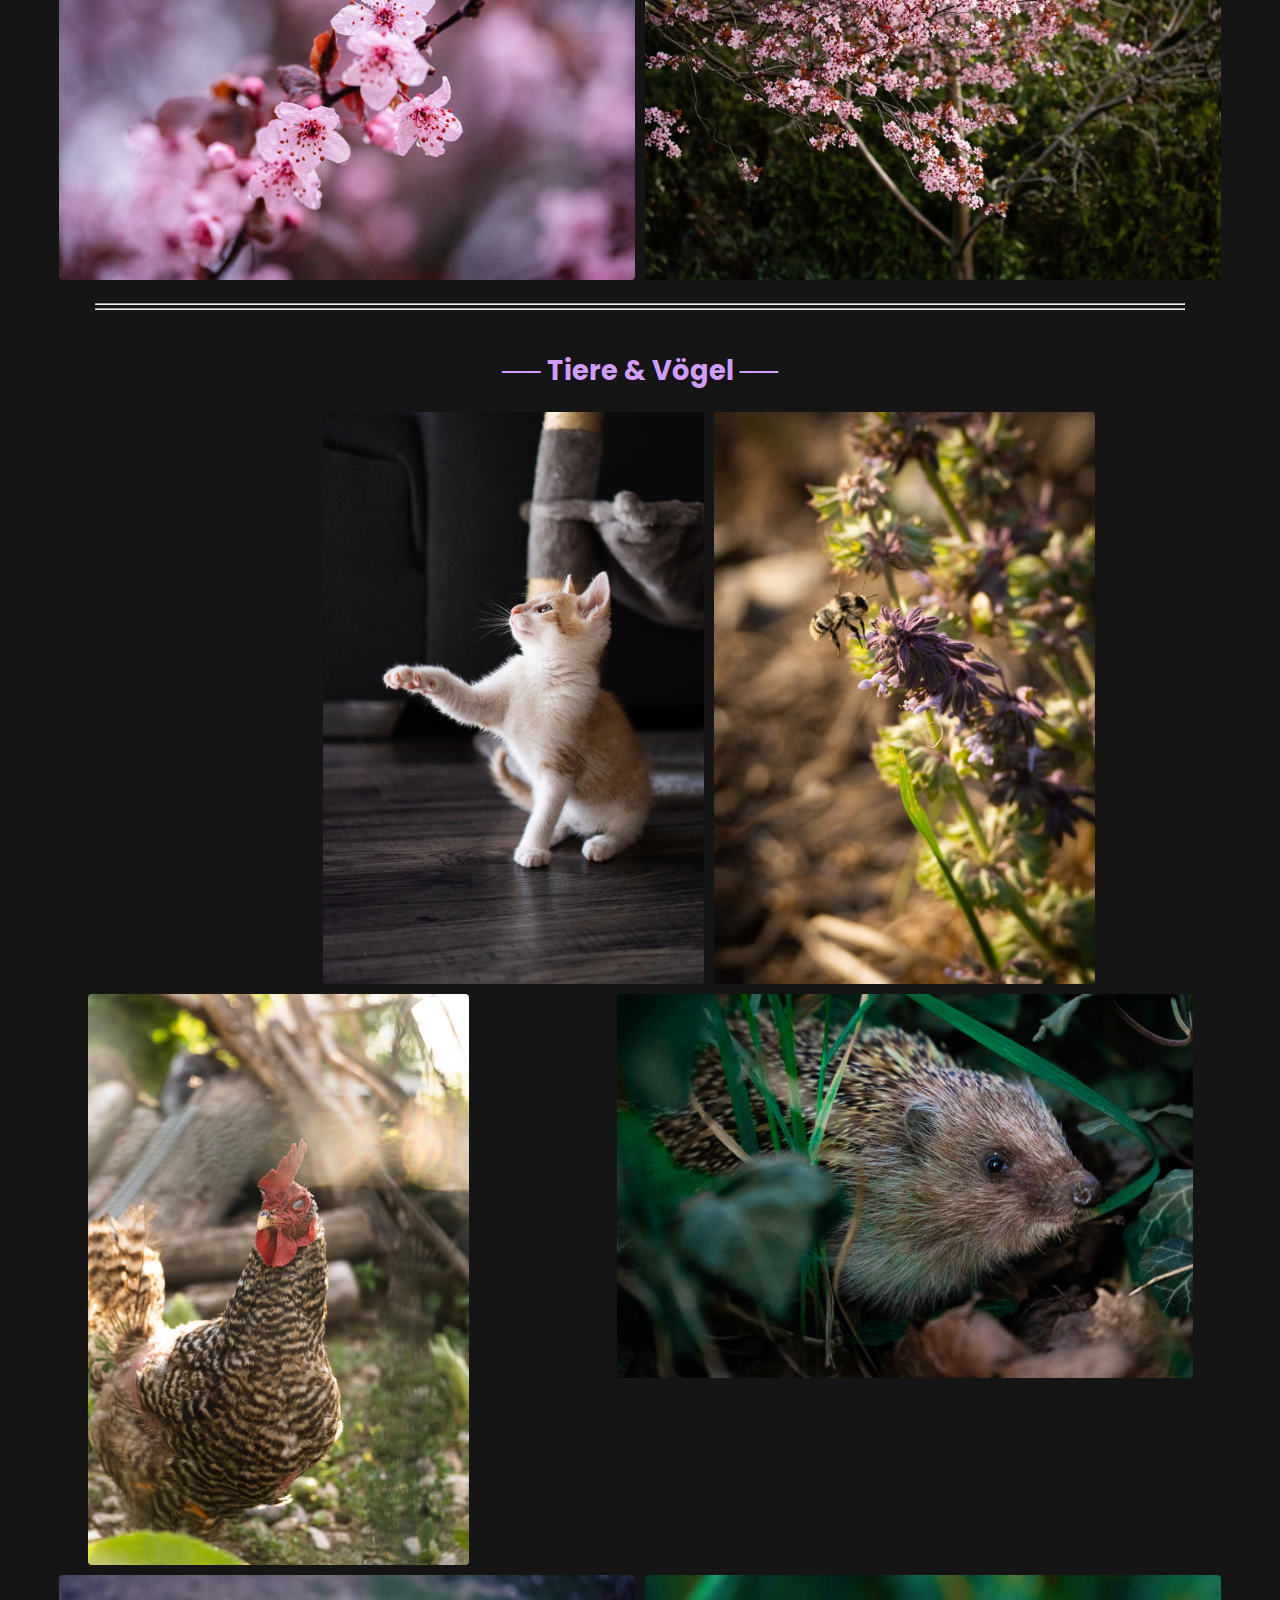
==== commit 29771fec: "Add files via upload" ====
--- a/index.html
+++ b/index.html
@@ -15,384 +15,312 @@
     <div id="fullScreenGalerie" style="display: none;">
         <button id="close" onclick="closeGalerie()">⨉</button>
 
-        <div class="mySlides">
-            <div class="numberText"><p class="sammlung sKreta">── Kreta 2023 ──</p><p class="anzahl">1 / 9</p></div>
+    <div class="mySlides">
+            <div class="outsideFotos"><img loading="lazy" src="big/IMG2024-0385.jpg" oncontextmenu="return false;" class="fotos"></div>
+    </div>
+     
+    <div class="mySlides">
+            <div class="outsideFotos"><img loading="lazy" src="big/IMG2024-0393.jpg" oncontextmenu="return false;" class="fotos"></div>
+    </div>
+     
+    <div class="mySlides">
+            <div class="outsideFotos"><img loading="lazy" src="big/IMG2024-0402.jpg" oncontextmenu="return false;" class="fotos"></div>
+    </div>
+     
+    <div class="mySlides">
+            <div class="outsideFotos"><img loading="lazy" src="big/IMG2024-0392.jpg" oncontextmenu="return false;" class="fotos"></div>
+    </div>
+     
+    <div class="mySlides">
+            <div class="outsideFotos"><img loading="lazy" src="big/IMG2024-0414.jpg" oncontextmenu="return false;" class="fotos"></div>
+    </div>
+     
+    <div class="mySlides">
+            <div class="outsideFotos"><img loading="lazy" src="big/IMG2024-0413.jpg" oncontextmenu="return false;" class="fotos"></div>
+    </div>
+     
+    <div class="mySlides">
+            <div class="outsideFotos"><img loading="lazy" src="big/IMG2024-0390.jpg" oncontextmenu="return false;" class="fotos"></div>
+    </div>
+     
+    <div class="mySlides">
+            <div class="outsideFotos"><img loading="lazy" src="big/IMG2024-0432.jpg" oncontextmenu="return false;" class="fotos"></div>
+    </div>
+     
+    <div class="mySlides">
+            <div class="outsideFotos"><img loading="lazy" src="big/IMG2024-0430.jpg" oncontextmenu="return false;" class="fotos"></div>
+    </div>
+     
+    <div class="mySlides">
+            <div class="outsideFotos"><img loading="lazy" src="big/IMG2024-0388.jpg" oncontextmenu="return false;" class="fotos"></div>
+    </div>
+     
+    <div class="mySlides">
+            <div class="outsideFotos"><img loading="lazy" src="big/IMG2024-0387.jpg" oncontextmenu="return false;" class="fotos"></div>
+    </div>
+
+    <!------------------------------------------------------------------------------->
+    
+    <div class="mySlides">
             <div class="outsideFotos"><img loading="lazy" src="big/PIC03434.jpg" oncontextmenu="return false;" class="fotos"></div>
         </div>
 
         <div class="mySlides">
-            <div class="numberText"><p class="sammlung sKreta">── Kreta 2023 ──</p><p class="anzahl">2 / 9</p></div>
             <div class="outsideFotos"><img loading="lazy" src="big/PIC03828.jpg" oncontextmenu="return false;" class="fotos"></div>
         </div>
 
         <div class="mySlides">
-            <div class="numberText"><p class="sammlung sKreta">── Kreta 2023 ──</p><p class="anzahl">3 / 9</p></div>
             <div class="outsideFotos"><img loading="lazy" src="big/PIC03279.jpg" oncontextmenu="return false;" class="fotos"></div>
         </div>
 
         <div class="mySlides">
-            <div class="numberText"><p class="sammlung sKreta">── Kreta 2023 ──</p><p class="anzahl">4 / 9</p></div>
             <div class="outsideFotos"><img loading="lazy" src="big/PIC03281.jpg" oncontextmenu="return false;" class="fotos"></div>
         </div>
 
         <div class="mySlides">
-            <div class="numberText"><p class="sammlung sKreta">── Kreta 2023 ──</p><p class="anzahl">5 / 9</p></div>
             <div class="outsideFotos"><img loading="lazy" src="big/PIC03587.jpg" oncontextmenu="return false;" class="fotos"></div>
         </div>
 
         <div class="mySlides">
-            <div class="numberText"><p class="sammlung sKreta">── Kreta 2023 ──</p><p class="anzahl">6 / 9</p></div>
             <div class="outsideFotos"><img loading="lazy" src="big/PIC03493.jpg" oncontextmenu="return false;" class="fotos"></div>
         </div>
 
         <div class="mySlides">
-            <div class="numberText"><p class="sammlung sKreta">── Kreta 2023 ──</p><p class="anzahl">7 / 9</p></div>
             <div class="outsideFotos"><img loading="lazy" src="big/PIC04149.jpg" oncontextmenu="return false;" class="fotos"></div>
         </div>
 
         <div class="mySlides">
-            <div class="numberText"><p class="sammlung sKreta">── Kreta 2023 ──</p><p class="anzahl">8 / 9</p></div>
             <div class="outsideFotos"><img loading="lazy" src="big/PIC04061.jpg" oncontextmenu="return false;" class="fotos"></div>
         </div>
 
         <div class="mySlides">
-            <div class="numberText"><p class="sammlung sKreta">── Kreta 2023 ──</p><p class="anzahl">9 / 9</p></div>
             <div class="outsideFotos"><img loading="lazy" src="big/PIC04332.jpg" id="foto04332" oncontextmenu="return false;" class="fotos"></div>
         </div>
 
 <!------------------------------------------------------------------------------->
 
         <div class="mySlides">
-            <div class="numberText"><p class="sammlung sLondon">── London 2023 ──</p><p class="anzahl">1 / 11</p></div>
             <div class="outsideFotos"><img loading="lazy" src="big/IMG08322.jpg" oncontextmenu="return false;" class="fotos"></div>
         </div>
 
         <div class="mySlides">
-            <div class="numberText"><p class="sammlung sLondon">── London 2023 ──</p><p class="anzahl">2 / 11</p></div>
             <div class="outsideFotos"><img loading="lazy" src="big/IMG08201.jpg" oncontextmenu="return false;" class="fotos"></div>
         </div>
 
         <div class="mySlides">
-            <div class="numberText"><p class="sammlung sLondon">── London 2023 ──</p><p class="anzahl">3 / 11</p></div>
             <div class="outsideFotos"><img loading="lazy" src="big/IMG08440.jpg" oncontextmenu="return false;" class="fotos"></div>
         </div>
 
         <div class="mySlides">
-            <div class="numberText"><p class="sammlung sLondon">── London 2023 ──</p><p class="anzahl">4 / 11</p></div>
             <div class="outsideFotos"><img loading="lazy" src="big/IMG08939.jpg" oncontextmenu="return false;" class="fotos"></div>
         </div>
 
         <div class="mySlides">
-            <div class="numberText"><p class="sammlung sLondon">── London 2023 ──</p><p class="anzahl">5 / 11</p></div>
             <div class="outsideFotos"><img loading="lazy" src="big/IMG08309.jpg" oncontextmenu="return false;" class="fotos"></div>
         </div>
 
         <div class="mySlides">
-            <div class="numberText"><p class="sammlung sLondon">── London 2023 ──</p><p class="anzahl">6 / 11</p></div>
             <div class="outsideFotos"><img loading="lazy" src="big/IMG08172.jpg" oncontextmenu="return false;" class="fotos"></div>
         </div>
 
         <div class="mySlides">
-            <div class="numberText"><p class="sammlung sLondon">── London 2023 ──</p><p class="anzahl">7 / 11</p></div>
             <div class="outsideFotos"><img loading="lazy" src="big/IMG07931.jpg" oncontextmenu="return false;" class="fotos"></div>
         </div>
 
         <div class="mySlides">
-            <div class="numberText"><p class="sammlung sLondon">── London 2023 ──</p><p class="anzahl">8 / 11</p></div>
             <div class="outsideFotos"><img loading="lazy" src="big/IMG08915.jpg" oncontextmenu="return false;" class="fotos"></div>
         </div>
 
         <div class="mySlides">
-            <div class="numberText"><p class="sammlung sLondon">── London 2023 ──</p><p class="anzahl">9 / 11</p></div>
             <div class="outsideFotos"><img loading="lazy" src="big/IMG08244.jpg" oncontextmenu="return false;" class="fotos"></div>
         </div>
 
         <div class="mySlides">
-            <div class="numberText"><p class="sammlung sLondon">── London 2023 ──</p><p class="anzahl">10 / 11</p></div>
             <div class="outsideFotos"><img loading="lazy" src="big/IMG08076.jpg" oncontextmenu="return false;" class="fotos"></div>
         </div>
-
-        <div class="mySlides">
-            <div class="numberText"><p class="sammlung sLondon">── London 2023 ──</p><p class="anzahl">11 / 11</p></div>
+        
+        <div class="mySlides">
             <div class="outsideFotos"><img loading="lazy" src="big/IMG08048.jpg" oncontextmenu="return false;" class="fotos"></div>
         </div>
 
         <!------------------------------------------------------------------------------->
         
         <div class="mySlides">
-            <div class="numberText"><p class="sammlung sWien">── Wien 2023 ──</p><p class="anzahl">1 / 9</p></div>
-            <div class="outsideFotos"><img loading="lazy" src="big/IMG04967.jpg" oncontextmenu="return false;" class="fotos"></div>
+                <div class="outsideFotos"><img loading="lazy" src="big/IMG04967.jpg" oncontextmenu="return false;" class="fotos"></div>
         </div>
          
         <div class="mySlides">
-            <div class="numberText"><p class="sammlung sWien">── Wien 2023 ──</p><p class="anzahl">2 / 9</p></div>
-            <div class="outsideFotos"><img loading="lazy" src="big/IMG04748.jpg" oncontextmenu="return false;" class="fotos"></div>
+                <div class="outsideFotos"><img loading="lazy" src="big/IMG04748.jpg" oncontextmenu="return false;" class="fotos"></div>
         </div>
          
         <div class="mySlides">
-            <div class="numberText"><p class="sammlung sWien">── Wien 2023 ──</p><p class="anzahl">3 / 9</p></div>
-            <div class="outsideFotos"><img loading="lazy" src="big/IMG04913.jpg" oncontextmenu="return false;" class="fotos"></div>
+                <div class="outsideFotos"><img loading="lazy" src="big/IMG04913.jpg" oncontextmenu="return false;" class="fotos"></div>
         </div>
          
         <div class="mySlides">
-            <div class="numberText"><p class="sammlung sWien">── Wien 2023 ──</p><p class="anzahl">4 / 9</p></div>
-            <div class="outsideFotos"><img loading="lazy" src="big/IMG04699.jpg" oncontextmenu="return false;" class="fotos"></div>
+                <div class="outsideFotos"><img loading="lazy" src="big/IMG04699.jpg" oncontextmenu="return false;" class="fotos"></div>
         </div>
          
         <div class="mySlides">
-            <div class="numberText"><p class="sammlung sWien">── Wien 2023 ──</p><p class="anzahl">5 / 9</p></div>
-            <div class="outsideFotos"><img loading="lazy" src="big/IMG04933.jpg" oncontextmenu="return false;" class="fotos"></div>
+                <div class="outsideFotos"><img loading="lazy" src="big/IMG04933.jpg" oncontextmenu="return false;" class="fotos"></div>
         </div>
          
         <div class="mySlides">
-            <div class="numberText"><p class="sammlung sWien">── Wien 2023 ──</p><p class="anzahl">6 / 9</p></div>
-            <div class="outsideFotos"><img loading="lazy" src="big/IMG04663.jpg" oncontextmenu="return false;" class="fotos"></div>
+                <div class="outsideFotos"><img loading="lazy" src="big/IMG04663.jpg" oncontextmenu="return false;" class="fotos"></div>
         </div>
          
         <div class="mySlides">
-            <div class="numberText"><p class="sammlung sWien">── Wien 2023 ──</p><p class="anzahl">7 / 9</p></div>
-            <div class="outsideFotos"><img loading="lazy" src="big/IMG04691.jpg" oncontextmenu="return false;" class="fotos"></div>
+                <div class="outsideFotos"><img loading="lazy" src="big/IMG04691.jpg" oncontextmenu="return false;" class="fotos"></div>
         </div>
          
         <div class="mySlides">
-            <div class="numberText"><p class="sammlung sWien">── Wien 2023 ──</p><p class="anzahl">8 / 9</p></div>
-            <div class="outsideFotos"><img loading="lazy" src="big/IMG04688.jpg" oncontextmenu="return false;" class="fotos"></div>
+                <div class="outsideFotos"><img loading="lazy" src="big/IMG04688.jpg" oncontextmenu="return false;" class="fotos"></div>
         </div>
          
         <div class="mySlides">
-            <div class="numberText"><p class="sammlung sWien">── Wien 2023 ──</p><p class="anzahl">9 / 9</p></div>
-            <div class="outsideFotos"><img loading="lazy" src="big/IMG04754.jpg" oncontextmenu="return false;" class="fotos"></div>
+                <div class="outsideFotos"><img loading="lazy" src="big/IMG04754.jpg" oncontextmenu="return false;" class="fotos"></div>
         </div>
 
         <!------------------------------------------------------------------------------->
         
         <div class="mySlides">
-            <div class="numberText"><p class="sammlung sNatur">── Naturfotos ──</p><p class="anzahl">1 / 9</p></div>
             <div class="outsideFotos"><img loading="lazy" src="big/IMG00836.jpg" oncontextmenu="return false;" class="fotos"></div>
         </div>
         
         <div class="mySlides">
-            <div class="numberText"><p class="sammlung sNatur">── Naturfotos ──</p><p class="anzahl">2 / 9</p></div>
             <div class="outsideFotos"><img loading="lazy" src="big/PIC05543.jpg" oncontextmenu="return false;" class="fotos"></div>
         </div>
         
         <div class="mySlides">
-            <div class="numberText"><p class="sammlung sNatur">── Naturfotos ──</p><p class="anzahl">3 / 9</p></div>
             <div class="outsideFotos"><img loading="lazy" src="big/TAC00262.jpg" oncontextmenu="return false;" class="fotos"></div>
         </div>
         
         <div class="mySlides">
-            <div class="numberText"><p class="sammlung sNatur">── Naturfotos ──</p><p class="anzahl">4 / 9</p></div>
             <div class="outsideFotos"><img loading="lazy" src="big/TAC00332.jpg" oncontextmenu="return false;" class="fotos"></div>
         </div>
         
         <div class="mySlides">
-            <div class="numberText"><p class="sammlung sNatur">── Naturfotos ──</p><p class="anzahl">5 / 9</p></div>
             <div class="outsideFotos"><img loading="lazy" src="big/PIC07159.jpg" oncontextmenu="return false;" class="fotos"></div>
         </div>
         
         <div class="mySlides">
-            <div class="numberText"><p class="sammlung sNatur">── Naturfotos ──</p><p class="anzahl">6 / 9</p></div>
             <div class="outsideFotos"><img loading="lazy" src="big/PIC07143.jpg" oncontextmenu="return false;" class="fotos"></div>
         </div>
         
         <div class="mySlides">
-            <div class="numberText"><p class="sammlung sNatur">── Naturfotos ──</p><p class="anzahl">7 / 9</p></div>
             <div class="outsideFotos"><img loading="lazy" src="big/PIC07378.jpg" oncontextmenu="return false;" class="fotos"></div>
         </div>
         
         <div class="mySlides">
-            <div class="numberText"><p class="sammlung sNatur">── Naturfotos ──</p><p class="anzahl">8 / 9</p></div>
             <div class="outsideFotos"><img loading="lazy" src="big/TAC00059.jpg" oncontextmenu="return false;" class="fotos"></div>
         </div>
         
         <div class="mySlides">
-            <div class="numberText"><p class="sammlung sNatur">── Naturfotos ──</p><p class="anzahl">9 / 9</p></div>
             <div class="outsideFotos"><img loading="lazy" src="big/TAC00328.jpg" oncontextmenu="return false;" class="fotos"></div>
         </div>
 
         <!------------------------------------------------------------------------------->
         
         <div class="mySlides">
-            <div class="numberText"><p class="sammlung sSonne">── Sonnenuntergang ──</p><p class="anzahl">1 / 6</p></div>
-            <div class="outsideFotos"><img loading="lazy" src="big/PIC03197.jpg" oncontextmenu="return false;" class="fotos"></div>
-        </div>
-
-        <div class="mySlides">
-            <div class="numberText"><p class="sammlung sSonne">── Sonnenuntergang ──</p><p class="anzahl">2 / 6</p></div>
-            <div class="outsideFotos"><img loading="lazy" src="big/PIC03237-2.jpg" oncontextmenu="return false;" class="fotos"></div>
-        </div>
-
-        <div class="mySlides">
-            <div class="numberText"><p class="sammlung sSonne">── Sonnenuntergang ──</p><p class="anzahl">3 / 6</p></div>
-            <div class="outsideFotos"><img loading="lazy" src="big/PIC03769.jpg" oncontextmenu="return false;" class="fotos"></div>
-        </div>
-
-        <div class="mySlides">
-            <div class="numberText"><p class="sammlung sSonne">── Sonnenuntergang ──</p><p class="anzahl">4 / 6</p></div>
-            <div class="outsideFotos"><img loading="lazy" src="big/DSC02909.jpg" oncontextmenu="return false;" class="fotos"></div>
-        </div>
-
-        <div class="mySlides">
-            <div class="numberText"><p class="sammlung sSonne">── Sonnenuntergang ──</p><p class="anzahl">5 / 6</p></div>
-            <div class="outsideFotos"><img loading="lazy" src="big/PIC03690.jpg" oncontextmenu="return false;" class="fotos"></div>
-        </div>
-
-        <div class="mySlides">
-            <div class="numberText"><p class="sammlung sSonne">── Sonnenuntergang ──</p><p class="anzahl">6 / 6</p></div>
-            <div class="outsideFotos"><img loading="lazy" src="big/PIC08875.jpg" oncontextmenu="return false;" class="fotos"></div>
+        <div class="outsideFotos"><img loading="lazy" src="big/PIC03197.jpg" oncontextmenu="return false;" class="fotos"></div>
+        </div>
+
+        <div class="mySlides">
+        <div class="outsideFotos"><img loading="lazy" src="big/PIC03237-2.jpg" oncontextmenu="return false;" class="fotos"></div>
+        </div>
+
+        <div class="mySlides">
+        <div class="outsideFotos"><img loading="lazy" src="big/PIC03769.jpg" oncontextmenu="return false;" class="fotos"></div>
+        </div>
+
+        <div class="mySlides">
+        <div class="outsideFotos"><img loading="lazy" src="big/DSC02909.jpg" oncontextmenu="return false;" class="fotos"></div>
+        </div>
+
+        <div class="mySlides">
+        <div class="outsideFotos"><img loading="lazy" src="big/PIC03690.jpg" oncontextmenu="return false;" class="fotos"></div>
+        </div>
+
+        <div class="mySlides">
+        <div class="outsideFotos"><img loading="lazy" src="big/PIC08875.jpg" oncontextmenu="return false;" class="fotos"></div>
         </div>
 
         <!------------------------------------------------------------------------------->
         
         <div class="mySlides">
-            <div class="numberText"><p class="sammlung sFrühling">── Frühling ──</p><p class="anzahl">1 / 6</p></div>
             <div class="outsideFotos"><img loading="lazy" src="big/IMG2024-0030.jpg" oncontextmenu="return false;" class="fotos"></div>
         </div>
         
         <div class="mySlides">
-            <div class="numberText"><p class="sammlung sFrühling">── Frühling ──</p><p class="anzahl">2 / 6</p></div>
             <div class="outsideFotos"><img loading="lazy" src="big/IMG2024-0033.jpg" oncontextmenu="return false;" class="fotos"></div>
         </div>
         
         <div class="mySlides">
-            <div class="numberText"><p class="sammlung sFrühling">── Frühling ──</p><p class="anzahl">3 / 6</p></div>
             <div class="outsideFotos"><img loading="lazy" src="big/IMG2024-0048.jpg" oncontextmenu="return false;" class="fotos"></div>
         </div>
         
         <div class="mySlides">
-            <div class="numberText"><p class="sammlung sFrühling">── Frühling ──</p><p class="anzahl">4 / 6</p></div>
             <div class="outsideFotos"><img loading="lazy" src="big/IMG2024-0050.jpg" oncontextmenu="return false;" class="fotos"></div>
         </div>
         
         <div class="mySlides">
-            <div class="numberText"><p class="sammlung sFrühling">── Frühling ──</p><p class="anzahl">5 / 6</p></div>
             <div class="outsideFotos"><img loading="lazy" src="big/IMG2024-0049.jpg" oncontextmenu="return false;" class="fotos"></div>
         </div>
         
         <div class="mySlides">
-            <div class="numberText"><p class="sammlung sFrühling">── Frühling ──</p><p class="anzahl">6 / 6</p></div>
             <div class="outsideFotos"><img loading="lazy" src="big/IMG04345.jpg" oncontextmenu="return false;" class="fotos"></div>
         </div>
 
         <!------------------------------------------------------------------------------->
         
         <div class="mySlides">
-            <div class="numberText"><p class="sammlung sTiere">── Tiere & Vögel ──</p><p class="anzahl">1 / 12</p></div>
             <div class="outsideFotos"><img loading="lazy" src="big/DSC02227.jpg" oncontextmenu="return false;" class="fotos"></div>
         </div>
         
         <div class="mySlides">
-            <div class="numberText"><p class="sammlung sTiere">── Tiere & Vögel ──</p><p class="anzahl">2 / 12</p></div>
             <div class="outsideFotos"><img loading="lazy" src="big/DSC02802.jpg" oncontextmenu="return false;" class="fotos"></div>
         </div>
         
         <div class="mySlides">
-            <div class="numberText"><p class="sammlung sTiere">── Tiere & Vögel ──</p><p class="anzahl">3 / 12</p></div>
             <div class="outsideFotos"><img loading="lazy" src="big/IMG00227.jpg" oncontextmenu="return false;" class="fotos"></div>
         </div>
         
         <div class="mySlides">
-            <div class="numberText"><p class="sammlung sTiere">── Tiere & Vögel ──</p><p class="anzahl">4 / 12</p></div>
             <div class="outsideFotos"><img loading="lazy" src="big/IMG06954.jpg" oncontextmenu="return false;" class="fotos"></div>
         </div>
         
         <div class="mySlides">
-            <div class="numberText"><p class="sammlung sTiere">── Tiere & Vögel ──</p><p class="anzahl">5 / 12</p></div>
             <div class="outsideFotos"><img loading="lazy" src="big/IMG2024-0157.jpg" oncontextmenu="return false;" class="fotos"></div>
         </div>
         
-        <div class="mySlides">
-            <div class="numberText"><p class="sammlung sTiere">── Tiere & Vögel ──</p><p class="anzahl">6 / 12</p></div>
+        <div class="mySlides"> 
             <div class="outsideFotos"><img loading="lazy" src="big/IMG2024-0160.jpg" oncontextmenu="return false;" class="fotos"></div>
         </div>
         
         <div class="mySlides">
-            <div class="numberText"><p class="sammlung sTiere">── Tiere & Vögel ──</p><p class="anzahl">7 / 12</p></div>
             <div class="outsideFotos"><img loading="lazy" src="big/IMG2024-0095.jpg" oncontextmenu="return false;" class="fotos"></div>
         </div>
         
-        <div class="mySlides">
-            <div class="numberText"><p class="sammlung sTiere">── Tiere & Vögel ──</p><p class="anzahl">8 / 12</p></div>
+        <div class="mySlides">    
             <div class="outsideFotos"><img loading="lazy" src="big/IMG06341.jpg" oncontextmenu="return false;" class="fotos"></div>
         </div>
         
         <div class="mySlides">
-            <div class="numberText"><p class="sammlung sTiere">── Tiere & Vögel ──</p><p class="anzahl">9 / 12</p></div>
             <div class="outsideFotos"><img loading="lazy" src="big/PIC03031.jpg" oncontextmenu="return false;" class="fotos"></div>
         </div>
         
         <div class="mySlides">
-            <div class="numberText"><p class="sammlung sTiere">── Tiere & Vögel ──</p><p class="anzahl">10 / 12</p></div>
             <div class="outsideFotos"><img loading="lazy" src="big/IMG2024-0129.jpg" oncontextmenu="return false;" class="fotos"></div>
         </div>
 
         <div class="mySlides">
-            <div class="numberText"><p class="sammlung sTiere">── Tiere & Vögel ──</p><p class="anzahl">11 / 12</p></div>
             <div class="outsideFotos"><img loading="lazy" src="big/IMG06755.jpg" oncontextmenu="return false;" class="fotos"></div>
         </div>
         
         <div class="mySlides">
-            <div class="numberText"><p class="sammlung sTiere">── Tiere & Vögel ──</p><p class="anzahl">12 / 12</p></div>
             <div class="outsideFotos"><img loading="lazy" src="big/IMG01974.jpg" oncontextmenu="return false;" class="fotos"></div>
         </div>
 
-        <!------------------------------------------------------------------------------->
-        
-        <div class="mySlides">
-            <div class="numberText"><p class="sammlung sGriechenland">── Griechenland 2024 ──</p><p class="anzahl">1 / 11</p></div>
-            <div class="outsideFotos"><img loading="lazy" src="big/IMG2024-0385.jpg" oncontextmenu="return false;" class="fotos"></div>
-        </div>
-        
-        <div class="mySlides">
-            <div class="numberText"><p class="sammlung sGriechenland">── Griechenland 2024 ──</p><p class="anzahl">2 / 11</p></div>
-            <div class="outsideFotos"><img loading="lazy" src="big/IMG2024-0393.jpg" oncontextmenu="return false;" class="fotos"></div>
-        </div>
-        
-        <div class="mySlides">
-            <div class="numberText"><p class="sammlung sGriechenland">── Griechenland 2024 ──</p><p class="anzahl">3 / 11</p></div>
-            <div class="outsideFotos"><img loading="lazy" src="big/IMG2024-0402.jpg" oncontextmenu="return false;" class="fotos"></div>
-        </div>
-        
-        <div class="mySlides">
-            <div class="numberText"><p class="sammlung sGriechenland">── Griechenland 2024 ──</p><p class="anzahl">4 / 11</p></div>
-            <div class="outsideFotos"><img loading="lazy" src="big/IMG2024-0392.jpg" oncontextmenu="return false;" class="fotos"></div>
-        </div>
-        
-        <div class="mySlides">
-            <div class="numberText"><p class="sammlung sGriechenland">── Griechenland 2024 ──</p><p class="anzahl">5 / 11</p></div>
-            <div class="outsideFotos"><img loading="lazy" src="big/IMG2024-0414.jpg" oncontextmenu="return false;" class="fotos"></div>
-        </div>
-        
-        <div class="mySlides">
-            <div class="numberText"><p class="sammlung sGriechenland">── Griechenland 2024 ──</p><p class="anzahl">6 / 11</p></div>
-            <div class="outsideFotos"><img loading="lazy" src="big/IMG2024-0413.jpg" oncontextmenu="return false;" class="fotos"></div>
-        </div>
-        
-        <div class="mySlides">
-            <div class="numberText"><p class="sammlung sGriechenland">── Griechenland 2024 ──</p><p class="anzahl">7 / 11</p></div>
-            <div class="outsideFotos"><img loading="lazy" src="big/IMG2024-0390.jpg" oncontextmenu="return false;" class="fotos"></div>
-        </div>
-        
-        <div class="mySlides">
-            <div class="numberText"><p class="sammlung sGriechenland">── Griechenland 2024 ──</p><p class="anzahl">8 / 11</p></div>
-            <div class="outsideFotos"><img loading="lazy" src="big/IMG2024-0432.jpg" oncontextmenu="return false;" class="fotos"></div>
-        </div>
-        
-        <div class="mySlides">
-            <div class="numberText"><p class="sammlung sGriechenland">── Griechenland 2024 ──</p><p class="anzahl">9 / 11</p></div>
-            <div class="outsideFotos"><img loading="lazy" src="big/IMG2024-0430.jpg" oncontextmenu="return false;" class="fotos"></div>
-        </div>
-        
-        <div class="mySlides">
-            <div class="numberText"><p class="sammlung sGriechenland">── Griechenland 2024 ──</p><p class="anzahl">10 / 11</p></div>
-            <div class="outsideFotos"><img loading="lazy" src="big/IMG2024-0388.jpg" oncontextmenu="return false;" class="fotos"></div>
-        </div>
-        
-        <div class="mySlides">
-            <div class="numberText"><p class="sammlung sGriechenland">── Griechenland 2024 ──</p><p class="anzahl">11 / 11</p></div>
-            <div class="outsideFotos"><img loading="lazy" src="big/IMG2024-0387.jpg" oncontextmenu="return false;" class="fotos"></div>
-        </div>
 
         <a id="prev" onclick="plusSlides(-1)">&#10094;</a>
         <a id="next" onclick="plusSlides(1)">&#10095;</a>
@@ -435,301 +363,161 @@
 
     <hr class="strich1">
     <hr class="strich2">
-    
-    <h2 class="topic" style="color: #75ffda;" id="griechenland">── GRIECHENLAND 2024 ──</h2>
+
+    <h2 class="topic" style="color: #75ffda;" id="griechenland"><span class="deselect">── </span>GRIECHENLAND 2024<span class="deselect"> ──</span></h2>
     <div class="twoRow">
 
         <div class="horHor">
-            <img loading="lazy" src="Fotos/IMG2024-0385.jpg" id="img20240385" class="images" oncontextmenu="return false";>
-            <div class="metaData">
-                <div class="balken"></div>
-                <p class="camera">Sony Alpha 6400</p>
-                <p class="data">80 mm</p>
-                <p class="data">ISO 400</p> <break></break>
-                <p class="data">1/350 Sek.</p>
-                <p class="data">f/2.8</p>
-                <p class="copyright">✨Juli 2024 </p>
-                <button onclick="currentSlide(63)" class="fullScreen f32 demo cursor">⤢</button>
-            </div>
-        </div>
-
-        <div class="horHor">
-            <img loading="lazy" src="Fotos/IMG2024-0393.jpg" id="img20240393" class="images" oncontextmenu="return false";>
-            <div class="metaData">
-                <div class="balken"></div>
-                <p class="camera">Sony Alpha 6400</p>
-                <p class="data">35 mm</p>
-                <p class="data">ISO 320</p> <break></break>
-                <p class="data">1/3000 Sek.</p>
-                <p class="data">f/2.8</p>
-                <p class="copyright">✨Juli 2024 </p>
-                <button onclick="currentSlide(64)" class="fullScreen f32 demo cursor">⤢</button>
-            </div>
-        </div>
-
-        <div class="horHor">
-            <img loading="lazy" src="Fotos/IMG2024-0402.jpg" id="img20240402" class="images" oncontextmenu="return false";>
-            <div class="metaData">
-                <div class="balken"></div>
-                <p class="camera">Sony Alpha 6400</p>
-                <p class="data">52.5 mm</p>
-                <p class="data">ISO 100</p> <break></break>
-                <p class="data">1/500 Sek.</p>
-                <p class="data">f/2.8</p>
-                <p class="copyright">✨Juli 2024 </p>
-                <button onclick="currentSlide(65)" class="fullScreen f32 demo cursor">⤢</button>
-            </div>
-        </div>
-
-        <div class="horHor">
-            <img loading="lazy" src="Fotos/IMG2024-0392.jpg" id="img20240392" class="images" oncontextmenu="return false";>
-            <div class="metaData">
-                <div class="balken"></div>
-                <p class="camera">Sony Alpha 6400</p>
-                <p class="data">85 mm</p>
-                <p class="data">ISO 320</p> <break></break>
-                <p class="data">1/3000 Sek.</p>
-                <p class="data">f/2.8</p>
-                <p class="copyright">✨Juli 2024 </p>
-                <button onclick="currentSlide(66)" class="fullScreen f32 demo cursor">⤢</button>
-            </div>
-        </div>
-
-        <div class="horHor">
-            <img loading="lazy" src="Fotos/IMG2024-0414.jpg" id="img20240414" class="images" oncontextmenu="return false";>
-            <div class="metaData">
-                <div class="balken"></div>
-                <p class="camera">Sony Alpha 6400</p>
-                <p class="data">105 mm</p>
-                <p class="data">ISO 100</p> <break></break>
-                <p class="data">1/500 Sek.</p>
-                <p class="data">f/2.8</p>
-                <p class="copyright">✨Juli 2024 </p>
-                <button onclick="currentSlide(67)" class="fullScreen f32 demo cursor">⤢</button>
-            </div>
-        </div>
-
-        <div class="horHor">
-            <img loading="lazy" src="Fotos/IMG2024-0413.jpg" id="img20240413" class="images" oncontextmenu="return false";>
-            <div class="metaData">
-                <div class="balken"></div>
-                <p class="camera">Sony Alpha 6400</p>
-                <p class="data">105 mm</p>
-                <p class="data">ISO 250</p> <break></break>
-                <p class="data">1/250 Sek.</p>
-                <p class="data">f/2.8</p>
-                <p class="copyright">✨Juli 2024 </p>
-                <button onclick="currentSlide(68)" class="fullScreen f32 demo cursor">⤢</button>
+            <img loading="lazy" src="Fotos/IMG2024-0385.jpg" id="img20240385" class="images" onclick="currentSlide(1)">
+            <div class="metaData">
+                <div class="balken"></div>
+            </div>
+        </div>
+
+        <div class="horHor">
+            <img loading="lazy" src="Fotos/IMG2024-0393.jpg" id="img20240393" class="images" onclick="currentSlide(2)">
+            <div class="metaData">
+                <div class="balken"></div>
+            </div>
+        </div>
+
+        <div class="horHor">
+            <img loading="lazy" src="Fotos/IMG2024-0402.jpg" id="img20240402" class="images" onclick="currentSlide(3)">
+            <div class="metaData">
+                <div class="balken"></div>
+            </div>
+        </div>
+
+        <div class="horHor">
+            <img loading="lazy" src="Fotos/IMG2024-0392.jpg" id="img20240392" class="images" onclick="currentSlide(4)">
+            <div class="metaData">
+                <div class="balken"></div>
+            </div>
+        </div>
+
+        <div class="horHor">
+            <img loading="lazy" src="Fotos/IMG2024-0414.jpg" id="img20240414" class="images" onclick="currentSlide(5)">
+            <div class="metaData">
+                <div class="balken"></div>
+            </div>
+        </div>
+
+        <div class="horHor">
+            <img loading="lazy" src="Fotos/IMG2024-0413.jpg" id="img20240413" class="images" onclick="currentSlide(6)">
+            <div class="metaData">
+                <div class="balken"></div>
             </div>
         </div>
 
         <div id="abstand5"></div>
 
         <div class="horHor">
-            <img loading="lazy" src="Fotos/IMG2024-0390.jpg" id="img20240390" class="images" oncontextmenu="return false";>
-            <div class="metaData">
-                <div class="balken"></div>
-                <p class="camera">Sony Alpha 6400</p>
-                <p class="data">105 mm</p>
-                <p class="data">ISO 100</p> <break></break>
-                <p class="data">1/750 Sek.</p>
-                <p class="data">f/2.8</p>
-                <p class="copyright">✨Juli 2024 </p>
-                <button onclick="currentSlide(69)" class="fullScreen f32 demo cursor">⤢</button>
-            </div>
-        </div>
-
-        <div class="horHor">
-            <img loading="lazy" src="Fotos/IMG2024-0432.jpg" id="img20240432" class="images" oncontextmenu="return false";>
-            <div class="metaData">
-                <div class="balken"></div>
-                <p class="camera">Sony Alpha 6400</p>
-                <p class="data">105 mm</p>
-                <p class="data">ISO 100</p> <break></break>
-                <p class="data">1/125 Sek.</p>
-                <p class="data">f/5.6</p>
-                <p class="copyright">✨Juli 2024 </p>
-                <button onclick="currentSlide(70)" class="fullScreen f32 demo cursor">⤢</button>
+            <img loading="lazy" src="Fotos/IMG2024-0390.jpg" id="img20240390" class="images" onclick="currentSlide(7)">
+            <div class="metaData">
+                <div class="balken"></div>
+            </div>
+        </div>
+
+        <div class="horHor">
+            <img loading="lazy" src="Fotos/IMG2024-0432.jpg" id="img20240432" class="images" onclick="currentSlide(8)">
+            <div class="metaData">
+                <div class="balken"></div>
             </div>
         </div>
 
         <div id="abstand6"></div>
 
         <div class="verVer">
-            <img loading="lazy" src="Fotos/IMG2024-0430.jpg" id="img20240430" class="images" oncontextmenu="return false";>
-            <div class="metaData">
-                <div class="balken"></div>
-                <p class="camera">Sony Alpha 6400</p>
-                <p class="data">85 mm</p>
-                <p class="data">ISO 320</p> <break></break>
-                <p class="data">1/5000 Sek.</p>
-                <p class="data">f/2.8</p>
-                <p class="copyright">✨Juli 2024 </p>
-                <button onclick="currentSlide(71)" class="fullScreen f23 demo cursor">⤢</button>
-            </div>
-        </div>
-
-        <div class="verVer">
-            <img loading="lazy" src="Fotos/IMG2024-0388.jpg" id="img20240388" class="images" oncontextmenu="return false";>
-            <div class="metaData">
-                <div class="balken"></div>
-                <p class="camera">Sony Alpha 6400</p>
-                <p class="data">70 mm</p>
-                <p class="data">ISO 400</p> <break></break>
-                <p class="data">1/750 Sek.</p>
-                <p class="data">f/3.5</p>
-                <p class="copyright">✨Juli 2024 </p>
-                <button onclick="currentSlide(72)" class="fullScreen f23 demo cursor">⤢</button>
-            </div>
-        </div>
-
-        <div class="verVer">
-            <img loading="lazy" src="Fotos/IMG2024-0387.jpg" id="img20240387" class="images" oncontextmenu="return false";>
-            <div class="metaData">
-                <div class="balken"></div>
-                <p class="camera">Sony Alpha 6400</p>
-                <p class="data">65 mm</p>
-                <p class="data">ISO 400</p> <break></break>
-                <p class="data">1/4000 Sek.</p>
-                <p class="data">f/2.8</p>
-                <p class="copyright">✨Juli 2024 </p>
-                <button onclick="currentSlide(73)" class="fullScreen f23 demo cursor">⤢</button>
-            </div>
-        </div>
-
-    </div>
-    
+            <img loading="lazy" src="Fotos/IMG2024-0430.jpg" id="img20240430" class="images hoch" onclick="currentSlide(9)">
+            <div class="metaData">
+                <div class="balken"></div>
+            </div>
+        </div>
+
+        <div class="verVer">
+            <img loading="lazy" src="Fotos/IMG2024-0388.jpg" id="img20240388" class="images hoch" onclick="currentSlide(10)">
+            <div class="metaData">
+                <div class="balken"></div>
+            </div>
+        </div>
+
+        <div class="verVer">
+            <img loading="lazy" src="Fotos/IMG2024-0387.jpg" id="img20240387" class="images hoch" onclick="currentSlide(11)">
+            <div class="metaData">
+            </div>
+        </div>
+        
+    </div>
+
 
     <hr class="strich1">
     <hr class="strich2">
     
-    <h2 class="topic" style="color: #ffe989;" id="kreta">── KRETA 2023 ──</h2>
+    
+    <h2 class="topic" style="color: #ffe989;" id="kreta"><span class="deselect">── </span>Kreta 2023<span class="deselect"> ──</span></h2>
     <div class="twoRow">        
 
         <div class="horHor">
-            <img loading="lazy" src="Fotos/PIC03434.jpg" id="pic03434" class="images" oncontextmenu="return false";>
-            <div class="metaData">
-                <div class="balken"></div>
-                <p class="camera">Sony Alpha 6400</p>
-                <p class="data">52.5 mm</p>
-                <p class="data">ISO 160</p> <break></break>
-                <p class="data">1/1000 Sek.</p>
-                <p class="data">f/2.8</p>
-                <p class="copyright">✨August 2023 </p>
-                <button onclick="currentSlide(1)" class="fullScreen f32 demo cursor">⤢</button>
-            </div>
-        </div>
-        
-        <div class="horHor">
-            <img loading="lazy" src="Fotos/PIC03828.jpg" id="pic03828" class="images" oncontextmenu="return false";>
-            <div class="metaData">
-                <div class="balken"></div>
-                <p class="camera">Sony Alpha 6400</p>
-                <p class="data">75 mm</p>
-                <p class="data">ISO 160</p> <break></break>
-                <p class="data">1/1600 Sek.</p>
-                <p class="data">f/2.8</p>
-                <p class="copyright">✨August 2023 </p>
-                <button onclick="currentSlide(2)" class="fullScreen f32 demo cursor">⤢</button>
-            </div>
-        </div>
-
-
-        <div class="horHor">
-            <img loading="lazy" src="Fotos/PIC03279.jpg" id="pic03279" class="images" oncontextmenu="return false";>
-            <div class="metaData">
-                <div class="balken"></div>
-                <p class="camera">Sony Alpha 6400</p>
-                <p class="data">52.5 mm</p>
-                <p class="data">ISO 1600</p> <break></break>
-                <p class="data">1/4000 Sek.</p>
-                <p class="data">f/2.8</p>
-                <p class="copyright">✨August 2023 </p>
-                <button onclick="currentSlide(3)" class="fullScreen f32 demo cursor">⤢</button>
-            </div>
-        </div>
-
-        <div class="horHor">
-            <img loading="lazy" src="Fotos/PIC03281.jpg" id="pic03281" class="images" oncontextmenu="return false";>
-            <div class="metaData">
-                <div class="balken"></div>
-                <p class="camera">Sony Alpha 6400</p>
-                <p class="data">52.5 mm</p>
-                <p class="data">ISO 1600</p> <break></break>
-                <p class="data">1/4000 Sek.</p>
-                <p class="data">f/2.8</p>
-                <p class="copyright">✨August 2023 </p>
-                <button onclick="currentSlide(4)" class="fullScreen f32 demo cursor">⤢</button>
-            </div>
-        </div>
-
-        <div class="horHor">
-            <img loading="lazy" src="Fotos/PIC03587.jpg" id="pic03587" class="images" oncontextmenu="return false";>
-            <div class="metaData">
-                <div class="balken"></div>
-                <p class="camera">Sony Alpha 6400</p>
-                <p class="data">52.5 mm</p>
-                <p class="data">ISO 160</p> <break></break>
-                <p class="data">1/1250 Sek.</p>
-                <p class="data">f/2.8</p>
-                <p class="copyright">✨August 2023 </p>
-                <button onclick="currentSlide(5)" class="fullScreen f32 demo cursor">⤢</button>
-            </div>
-        </div>
-
-        <div class="horHor">
-            <img loading="lazy" src="Fotos/PIC03493.jpg" id="pic03493" class="images" oncontextmenu="return false";>
-            <div class="metaData">
-                <div class="balken"></div>
-                <p class="camera">Sony Alpha 6400</p>
-                <p class="data">52.5 mm</p>
-                <p class="data">ISO 1600</p> <break></break>
-                <p class="data">1/160 Sek.</p>
-                <p class="data">f/2.8</p>
-                <p class="copyright">✨August 2023 </p>
-                <button onclick="currentSlide(6)" class="fullScreen f32 demo cursor">⤢</button>
-            </div>
-        </div>
-
-        <div class="horHor">
-            <img loading="lazy" src="Fotos/PIC04149.jpg" id="pic04149" class="images" oncontextmenu="return false";>
-            <div class="metaData">
-                <div class="balken"></div>
-                <p class="camera">Sony Alpha 6400</p>
-                <p class="data">52.5 mm</p>
-                <p class="data">ISO 200</p> <break></break>
-                <p class="data">1/640 Sek.</p>
-                <p class="data">f/1.8</p>
-                <p class="copyright">✨August 2023 </p>
-                <button onclick="currentSlide(7)" class="fullScreen f32 demo cursor">⤢</button>
-            </div>
-        </div>
-
-        <div class="horHor">
-            <img loading="lazy" src="Fotos/PIC04061.jpg" id="pic04061" class="images" oncontextmenu="return false";>
-            <div class="metaData">
-                <div class="balken"></div>
-                <p class="camera">Sony Alpha 6400</p>
-                <p class="data">52.5 mm</p>
-                <p class="data">ISO 100</p> <break></break>
-                <p class="data">1/4000 Sek.</p>
-                <p class="data">f/1.8</p>
-                <p class="copyright">✨August 2023 </p>
-                <button onclick="currentSlide(8)" class="fullScreen f32 demo cursor">⤢</button>
+            <img loading="lazy" src="Fotos/PIC03434.jpg" id="pic03434" class="images" onclick="currentSlide(12)">
+            <div class="metaData">
+              <div class="balken"></div>
+            </div>
+          </div>
+        
+        <div class="horHor">
+            <img loading="lazy" src="Fotos/PIC03828.jpg" id="pic03828" class="images" onclick="currentSlide(13)">
+            <div class="metaData">
+                <div class="balken"></div>
+            </div>
+        </div>
+
+
+        <div class="horHor">
+            <img loading="lazy" src="Fotos/PIC03279.jpg" id="pic03279" class="images" onclick="currentSlide(14)">
+            <div class="metaData">
+                <div class="balken"></div>
+            </div>
+        </div>
+
+        <div class="horHor">
+            <img loading="lazy" src="Fotos/PIC03281.jpg" id="pic03281" class="images" onclick="currentSlide(15)">
+            <div class="metaData">
+                <div class="balken"></div>
+            </div>
+        </div>
+
+        <div class="horHor">
+            <img loading="lazy" src="Fotos/PIC03587.jpg" id="pic03587" class="images" onclick="currentSlide(16)">
+            <div class="metaData">
+                <div class="balken"></div>
+            </div>
+        </div>
+
+        <div class="horHor">
+            <img loading="lazy" src="Fotos/PIC03493.jpg" id="pic03493" class="images" onclick="currentSlide(17)">
+            <div class="metaData">
+                <div class="balken"></div>
+            </div>
+        </div>
+
+        <div class="horHor">
+            <img loading="lazy" src="Fotos/PIC04149.jpg" id="pic04149" class="images" onclick="currentSlide(18)">
+            <div class="metaData">
+                <div class="balken"></div>
+            </div>
+        </div>
+
+        <div class="horHor">
+            <img loading="lazy" src="Fotos/PIC04061.jpg" id="pic04061" class="images" onclick="currentSlide(19)">
+            <div class="metaData">
+                <div class="balken"></div>
             </div>
         </div>
 
         <div id="liege">
-            <img loading="lazy" src="Fotos/PIC04332.jpg" id="pic04332" o class="images"ncontextmenu="return false";>
-            <div class="metaData">
-                <div class="balken"></div>
-                <p class="camera">Sony Alpha 6400</p>
-                <p class="data">~15mm</p>
-                <p class="data">ISO 200</p> <break></break>
-                <p class="data">1/4000 Sek.</p>
-                <p class="data">f/1.8</p>
-                <p class="copyright">✨August 2023 </p>
-                <button onclick="currentSlide(9)" class="fullScreen f52 demo cursor">⤢</button>
+            <img loading="lazy" src="Fotos/PIC04332.jpg" id="pic04332" class="images breit" onclick="currentSlide(20)">
+            <div class="metaData">
+                <div class="balken"></div>
             </div>
         </div>
     </div>
@@ -737,164 +525,87 @@
     <hr class="strich1">
     <hr class="strich2">
     
-    <h2 class="topic" style="color: #ff75aa;" id="london">── LONDON 2023 ──</h2>
+    <h2 class="topic" style="color: #ff75aa;" id="london"><span class="deselect">── </span>London 2023<span class="deselect"> ──</span></h2>
 
     <div class="twoRow">
         <div class="horHor">
-            <img loading="lazy" src="Fotos/IMG08322.jpg" id="img08322" class="images" oncontextmenu="return false";>
-            <div class="metaData">
-                <div class="balken"></div>
-                <p class="camera">Sony Alpha 6400</p>
-                <p class="data">55.5 mm</p>
-                <p class="data">ISO 200</p> <break></break>
-                <p class="data">1/125 Sek.</p>
-                <p class="data">f/10</p>
-                <p class="copyright">✨Mai 2023</p>
-                <button onclick="currentSlide(10)" class="fullScreen f32 demo cursor">⤢</button>
-            </div>
-        </div>
-
-        <div class="horHor">
-            <img loading="lazy" src="Fotos/IMG08201.jpg" id="img08201" class="images" oncontextmenu="return false";>
-            <div class="metaData">
-                <div class="balken"></div>
-                <p class="camera">Sony Alpha 6400</p>
-                <p class="data">105 mm</p>
-                <p class="data">ISO 160</p> <break></break>
-                <p class="data">1/500 Sek.</p>
-                <p class="data">f/2.8</p>
-                <p class="copyright">✨Mai 2023</p>
-                <button onclick="currentSlide(11)" class="fullScreen f32 demo cursor">⤢</button>
-            </div>
-        </div>
-
-        <div class="horHor">
-            <img loading="lazy" src="Fotos/IMG08440.jpg" id="img08440" class="images" oncontextmenu="return false";>
-            <div class="metaData">
-                <div class="balken"></div>
-                <p class="camera">Sony Alpha 6400</p>
-                <p class="data">105 mm</p>
-                <p class="data">ISO 160</p> <break></break>
-                <p class="data">1/2000 Sek.</p>
-                <p class="data">f/2.8</p>
-                <p class="copyright">✨Mai 2023</p>
-                <button onclick="currentSlide(12)" class="fullScreen f32 demo cursor">⤢</button>
+            <img loading="lazy" src="Fotos/IMG08322.jpg" id="img08322" class="images" onclick="currentSlide(21)">
+            <div class="metaData">
+                <div class="balken"></div>
+            </div>
+        </div>
+
+        <div class="horHor">
+            <img loading="lazy" src="Fotos/IMG08201.jpg" id="img08201" class="images" onclick="currentSlide(22)">
+            <div class="metaData">
+                <div class="balken"></div>
+            </div>
+        </div>
+
+        <div class="horHor">
+            <img loading="lazy" src="Fotos/IMG08440.jpg" id="img08440" class="images" onclick="currentSlide(23)">
+            <div class="metaData">
+                <div class="balken"></div>
             </div>
         </div>
 
         <div class="horHor"";>
-            <img loading="lazy" src="Fotos/IMG089391.jpg" id="img089391" class="images" oncontextmenu="return false";>
+            <img loading="lazy" src="Fotos/IMG089391.jpg" id="img089391" class="images" onclick="currentSlide(24)">
             <div class="metaData" >
                 <div class="balken"></div>
-                <p class="camera">Sony Alpha 6400</p>
-                <p class="data">35 mm</p>
-                <p class="data">ISO 200</p> <break></break>
-                <p class="data">1/20 Sek.</p>
-                <p class="data">f/3.2</p>
-                <p class="copyright">✨Mai 2023</p>
-                <button onclick="currentSlide(13)" class="fullScreen f32 demo cursor">⤢</button>
-            </div>
-        </div>
-
-        <div class="horHor">
-            <img loading="lazy" src="Fotos/IMG08309.jpg" id="img08309" class="images" oncontextmenu="return false";>
-            <div class="metaData">
-                <div class="balken"></div>
-                <p class="camera">Sony Alpha 6400</p>
-                <p class="data">35 mm</p>
-                <p class="data">ISO 200</p> <break></break>
-                <p class="data">1/2500 Sek.</p>
-                <p class="data">f/3.2</p>
-                <p class="copyright">✨Mai 2023</p>
-                <button onclick="currentSlide(14)" class="fullScreen f32 demo cursor">⤢</button>
-            </div>
-        </div>
-
-        <div class="horHor">
-            <img loading="lazy" src="Fotos/IMG08172.jpg" id="img08172" class="images" oncontextmenu="return false";>
-            <div class="metaData">
-                <div class="balken"></div>
-                <p class="camera">Sony Alpha 6400</p>
-                <p class="data">60 mm</p>
-                <p class="data">ISO 160</p> <break></break>
-                <p class="data">1/1600 Sek.</p>
-                <p class="data">f/2.8</p>
-                <p class="copyright">✨Mai 2023</p>
-                <button onclick="currentSlide(15)" class="fullScreen f32 demo cursor">⤢</button>
+            </div>
+        </div>
+
+        <div class="horHor">
+            <img loading="lazy" src="Fotos/IMG08309.jpg" id="img08309" class="images" onclick="currentSlide(25)">
+            <div class="metaData">
+                <div class="balken"></div>
+            </div>
+        </div>
+
+        <div class="horHor">
+            <img loading="lazy" src="Fotos/IMG08172.jpg" id="img08172" class="images" onclick="currentSlide(26)">
+            <div class="metaData">
+                <div class="balken"></div>
             </div>
         </div>
 
         <div id="abstand2"></div>
 
         <div class="horHor">
-            <img loading="lazy" src="Fotos/IMG07931.jpg" id="img07931" class="images" oncontextmenu="return false";>
-            <div class="metaData">
-                <div class="balken"></div>
-                <p class="camera">Sony Alpha 6400</p>
-                <p class="data">105 mm</p>
-                <p class="data">ISO 200</p> <break></break>
-                <p class="data">1/2500 Sek.</p>
-                <p class="data">f/2.8</p>
-                <p class="copyright">✨Mai 2023</p>
-                <button onclick="currentSlide(16)" class="fullScreen f32 demo cursor">⤢</button>
-            </div>
-        </div>
-
-        <div class="horHor">
-            <img loading="lazy" src="Fotos/IMG08915.jpg" id="img08915" class="images" oncontextmenu="return false";>
-            <div class="metaData">
-                <div class="balken"></div>
-                <p class="camera">Sony Alpha 6400</p>
-                <p class="data">75 mm</p>
-                <p class="data">ISO 125</p> <break></break>
-                <p class="data">1/320 Sek.</p>
-                <p class="data">f/2.8</p>
-                <p class="copyright">✨Mai 2023</p>
-                <button onclick="currentSlide(17)" class="fullScreen f32 demo cursor">⤢</button>
+            <img loading="lazy" src="Fotos/IMG07931.jpg" id="img07931" class="images" onclick="currentSlide(27)">
+            <div class="metaData">
+                <div class="balken"></div>
+            </div>
+        </div>
+
+        <div class="horHor">
+            <img loading="lazy" src="Fotos/IMG08915.jpg" id="img08915" class="images" onclick="currentSlide(28)">
+            <div class="metaData">
+                <div class="balken"></div>
             </div>
         </div>
 
         <div id="abstand1"></div>
 
         <div class="verVer">
-            <img loading="lazy" src="Fotos/IMG08244.jpg" id="img08244" class="images" oncontextmenu="return false";>
-            <div class="metaData">
-                <div class="balken"></div>
-                <p class="camera">Sony Alpha 6400</p>
-                <p class="data">105 mm</p>
-                <p class="data">ISO 100</p> <break></break>
-                <p class="data">1/4000 Sek.</p>
-                <p class="data">f/2.8</p>
-                <p class="copyright">✨Mai 2023</p>
-                <button onclick="currentSlide(18)" class="fullScreen f23 demo cursor">⤢</button>
-            </div>
-        </div>
-
-        <div class="verVer">
-            <img loading="lazy" src="Fotos/IMG08076.jpg" id="img08076" class="images" oncontextmenu="return false";>
-            <div class="metaData">
-                <div class="balken"></div>
-                <p class="camera">Sony Alpha 6400</p>
-                <p class="data">105 mm</p>
-                <p class="data">ISO 200</p> <break></break>
-                <p class="data">1/500 Sek.</p>
-                <p class="data">f/2.8</p>
-                <p class="copyright">✨Mai 2023</p>
-                <button onclick="currentSlide(19)" class="fullScreen f23 demo cursor">⤢</button>
-            </div>
-        </div>
-
-        <div class="verVer">
-            <img loading="lazy" src="Fotos/IMG08048.jpg" id="img08048" class="images" oncontextmenu="return false";>
-            <div class="metaData">
-                <div class="balken"></div>
-                <p class="camera">Sony Alpha 6400</p>
-                <p class="data">60 mm</p>
-                <p class="data">ISO 200</p> <break></break>
-                <p class="data">1/2500 Sek.</p>
-                <p class="data">f/2.8</p>
-                <p class="copyright">✨Mai 2023</p>
-                <button onclick="currentSlide(20)" class="fullScreen f23 demo cursor">⤢</button>
+            <img loading="lazy" src="Fotos/IMG08244.jpg" id="img08244" class="images hoch" onclick="currentSlide(29)">
+            <div class="metaData">
+                <div class="balken"></div>
+            </div>
+        </div>
+
+        <div class="verVer">
+            <img loading="lazy" src="Fotos/IMG08076.jpg" id="img08076" class="images hoch" onclick="currentSlide(30)">
+            <div class="metaData">
+                <div class="balken"></div>
+            </div>
+        </div>
+
+        <div class="verVer">
+            <img loading="lazy" src="Fotos/IMG08048.jpg" id="img08048" class="images hoch" onclick="currentSlide(31)">
+            <div class="metaData">
+                <div class="balken"></div>
             </div>
         </div>
     </div>
@@ -902,131 +613,68 @@
     <hr class="strich1">
     <hr class="strich2">
     
-    <h2 class="topic" style="color: #9dcdf1;" id="wien">── WIEN 2023 ──</h2>
+    <h2 class="topic" style="color: #9dcdf1;" id="wien"><span class="deselect">── </span>Wien 2023<span class="deselect"> ──</span></h2>
     <div class="twoRow">
         <div class="horHor">
-            <img loading="lazy" src="Fotos/IMG04967.jpg" id="img04967" class="images" oncontextmenu="return false";>
-            <div class="metaData">
-                <div class="balken"></div>
-                <p class="camera">Sony Alpha 6400</p>
-                <p class="data">45 mm</p>
-                <p class="data">ISO 200</p> <break></break>
-                <p class="data">1/2000 Sek.</p>
-                <p class="data">f/3.5</p>
-                <p class="copyright">✨April 2023</p>
-                <button onclick="currentSlide(21)" class="fullScreen f32 demo cursor">⤢</button>
-            </div>
-        </div>
-
-        <div class="horHor">
-            <img loading="lazy" src="Fotos/IMG04748.jpg" id="img04748" class="images" oncontextmenu="return false";>
-            <div class="metaData">
-                <div class="balken"></div>
-                <p class="camera">Sony Alpha 6400</p>
-                <p class="data">105 mm</p>
-                <p class="data">ISO 200</p> <break></break>
-                <p class="data">1/3200 Sek.</p>
-                <p class="data">f/3.5</p>
-                <p class="copyright">✨April 2023</p>
-                <button onclick="currentSlide(22)" class="fullScreen f32 demo cursor">⤢</button>
-            </div>
-        </div>
-
-        <div class="horHor">
-            <img loading="lazy" src="Fotos/IMG04913.jpg" id="img04913" class="images" oncontextmenu="return false";>
-            <div class="metaData">
-                <div class="balken"></div>
-                <p class="camera">Sony Alpha 6400</p>
-                <p class="data">24 mm</p>
-                <p class="data">ISO 200</p> <break></break>
-                <p class="data">1/2000 Sek.</p>
-                <p class="data">f/3.5</p>
-                <p class="copyright">✨April 2023</p>
-                <button onclick="currentSlide(23)" class="fullScreen f32 demo cursor">⤢</button>
-            </div>
-        </div>
-
-        <div class="horHor">
-            <img loading="lazy" src="Fotos/IMG04699.jpg" id="img04699" class="images" oncontextmenu="return false";>
-            <div class="metaData">
-                <div class="balken"></div>
-                <p class="camera">Sony Alpha 6400</p>
-                <p class="data">76 mm</p>
-                <p class="data">ISO 200</p> <break></break>
-                <p class="data">1/1600 Sek.</p>
-                <p class="data">f/3.5</p>
-                <p class="copyright">✨April 2023</p>
-                <button onclick="currentSlide(24)" class="fullScreen f32 demo cursor">⤢</button>
-            </div>
-        </div>
-
-        <div class="horHor">
-            <img loading="lazy" src="Fotos/IMG04933.jpg" id="img04933" class="images" oncontextmenu="return false";>
-            <div class="metaData">
-                <div class="balken"></div>
-                <p class="camera">Sony Alpha 6400</p>
-                <p class="data">35 mm</p>
-                <p class="data">ISO 200</p> <break></break>
-                <p class="data">1/2000 Sek.</p>
-                <p class="data">f/3.5</p>
-                <p class="copyright">✨April 2023</p>
-                <button onclick="currentSlide(25)" class="fullScreen f32 demo cursor">⤢</button>
-            </div>
-        </div>
-
-        <div class="horHor">
-            <img loading="lazy" src="Fotos/IMG04663.jpg" id="img04663" class="images" oncontextmenu="return false";>
-            <div class="metaData">
-                <div class="balken"></div>
-                <p class="camera">Sony Alpha 6400</p>
-                <p class="data">70 mm</p>
-                <p class="data">ISO 1000</p> <break></break>
-                <p class="data">1/125 Sek.</p>
-                <p class="data">f/2.8</p>
-                <p class="copyright">✨April 2023</p>
-                <button onclick="currentSlide(26)" class="fullScreen f32 demo cursor">⤢</button>
-            </div>
-        </div>
-
-        <div class="verVer">
-            <img loading="lazy" src="Fotos/IMG04691.jpg" id="img04691" class="images" oncontextmenu="return false";>
-            <div class="metaData">
-                <div class="balken"></div>
-                <p class="camera">Sony Alpha 6400</p>
-                <p class="data">42 mm</p>
-                <p class="data">ISO 200</p> <break></break>
-                <p class="data">1/1600 Sek.</p>
-                <p class="data">f/2.8</p>
-                <p class="copyright">✨April 2023</p>
-                <button onclick="currentSlide(27)" class="fullScreen f23 demo cursor">⤢</button>
-            </div>
-        </div>
-
-        <div class="verVer">
-            <img loading="lazy" src="Fotos/IMG04688.jpg" id="img04688" class="images" oncontextmenu="return false";>
-            <div class="metaData">
-                <div class="balken"></div>
-                <p class="camera">Sony Alpha 6400</p>
-                <p class="data">105 mm</p>
-                <p class="data">ISO 200</p> <break></break>
-                <p class="data">1/2000 Sek.</p>
-                <p class="data">f/2.8</p>
-                <p class="copyright">✨April 2023</p>
-                <button onclick="currentSlide(28)" class="fullScreen f23 demo cursor">⤢</button>
-            </div>
-        </div>
-
-        <div class="verVer">
-            <img loading="lazy" src="Fotos/IMG04754.jpg" id="img04754" class="images" oncontextmenu="return false";>
-            <div class="metaData">
-                <div class="balken"></div>
-                <p class="camera">Sony Alpha 6400</p>
-                <p class="data">55 mm</p>
-                <p class="data">ISO 200</p> <break></break>
-                <p class="data">1/4000 Sek.</p>
-                <p class="data">f/3.5</p>
-                <p class="copyright">✨April 2023</p>
-                <button onclick="currentSlide(29)" class="fullScreen f23 demo cursor">⤢</button>
+            <img loading="lazy" src="Fotos/IMG04967.jpg" id="img04967" class="images" onclick="currentSlide(32)">
+            <div class="metaData">
+                <div class="balken"></div>
+            </div>
+        </div>
+
+        <div class="horHor">
+            <img loading="lazy" src="Fotos/IMG04748.jpg" id="img04748" class="images" onclick="currentSlide(33)">
+            <div class="metaData">
+                <div class="balken"></div>
+            </div>
+        </div>
+
+        <div class="horHor">
+            <img loading="lazy" src="Fotos/IMG04913.jpg" id="img04913" class="images" onclick="currentSlide(34)">
+            <div class="metaData">
+                <div class="balken"></div>
+            </div>
+        </div>
+
+        <div class="horHor">
+            <img loading="lazy" src="Fotos/IMG04699.jpg" id="img04699" class="images" onclick="currentSlide(35)">
+            <div class="metaData">
+                <div class="balken"></div>
+            </div>
+        </div>
+
+        <div class="horHor">
+            <img loading="lazy" src="Fotos/IMG04933.jpg" id="img04933" class="images" onclick="currentSlide(36)">
+            <div class="metaData">
+                <div class="balken"></div>
+            </div>
+        </div>
+
+        <div class="horHor">
+            <img loading="lazy" src="Fotos/IMG04663.jpg" id="img04663" class="images" onclick="currentSlide(37)">
+            <div class="metaData">
+                <div class="balken"></div>
+            </div>
+        </div>
+
+        <div class="verVer">
+            <img loading="lazy" src="Fotos/IMG04691.jpg" id="img04691" class="images hoch" onclick="currentSlide(38)">
+            <div class="metaData">
+                <div class="balken"></div>
+            </div>
+        </div>
+
+        <div class="verVer">
+            <img loading="lazy" src="Fotos/IMG04688.jpg" id="img04688" class="images hoch" onclick="currentSlide(39)">
+            <div class="metaData">
+                <div class="balken"></div>
+            </div>
+        </div>
+
+        <div class="verVer">
+            <img loading="lazy" src="Fotos/IMG04754.jpg" id="img04754" class="images hoch" onclick="currentSlide(40)">
+            <div class="metaData">
+                <div class="balken"></div>
             </div>
         </div>
     </div>    
@@ -1034,132 +682,69 @@
     <hr class="strich1">
     <hr class="strich2">
     
-    <h2 class="topic" style="color: #aef19d;" id="natur">── NATURFOTOS ──</h2>
+    <h2 class="topic" style="color: #abf19d;" id="natur"><span class="deselect">── </span>Naturfotos<span class="deselect"> ──</span></h2>
     <div class="twoRow">        
 
         <div class="horHor">
-            <img loading="lazy" src="Fotos/IMG00836.jpg" id="img00836" class="images" oncontextmenu="return false";>
-            <div class="metaData">
-                <div class="balken"></div>
-                <p class="camera">Sony Alpha 6400</p>
-                <p class="data">52.5 mm</p>
-                <p class="data">ISO 160</p> <break></break>
-                <p class="data">1/1000 Sek.</p>
-                <p class="data">f/1.8</p>
-                <p class="copyright">✨Juli 2023</p>
-                <button onclick="currentSlide(30)" class="fullScreen f32 demo cursor">⤢</button>
-            </div>
-        </div>
-
-        <div class="horHor">
-            <img loading="lazy" src="Fotos/PIC05543.jpg" id="pic05543" class="images" oncontextmenu="return false";>
-            <div class="metaData">
-                <div class="balken"></div>
-                <p class="camera">Sony Alpha 6400</p>
-                <p class="data">52.5 mm</p>
-                <p class="data">ISO 1000</p> <break></break>
-                <p class="data">1/8 Sek.</p>
-                <p class="data">f/5</p>
-                <p class="copyright">✨Oktober 2023</p>
-                <button onclick="currentSlide(31)" class="fullScreen f32 demo cursor">⤢</button>
-            </div>
-        </div>
-
-        <div class="horHor">
-            <img loading="lazy" src="Fotos/TAC00262.jpg" id="tac00262" class="images" oncontextmenu="return false";>
-            <div class="metaData">
-                <div class="balken"></div>
-                <p class="camera">Sony Alpha 6400</p>
-                <p class="data">78 mm</p>
-                <p class="data">ISO 500</p> <break></break>
-                <p class="data">1/125 Sek.</p>
-                <p class="data">f/4.5</p>
-                <p class="copyright">✨Februar 2024</p>
-                <button onclick="currentSlide(32)" class="fullScreen f32 demo cursor">⤢</button>
-            </div>
-        </div>
-
-        <div class="horHor">
-            <img loading="lazy" src="Fotos/TAC00332.jpg" id="tac00332" class="images" oncontextmenu="return false";>
-            <div class="metaData">
-                <div class="balken"></div>
-                <p class="camera">Sony Alpha 6400</p>
-                <p class="data">40 mm</p>
-                <p class="data">ISO 320</p> <break></break>
-                <p class="data">1/250 Sek.</p>
-                <p class="data">f/4.5</p>
-                <p class="copyright">✨Februar 2024</p>
-                <button onclick="currentSlide(33)" class="fullScreen f32 demo cursor">⤢</button>
-            </div>
-        </div>
-
-        <div class="horHor">
-            <img loading="lazy" src="Fotos/PIC07159.jpg" id="pic07159" class="images" oncontextmenu="return false";>
-            <div class="metaData">
-                <div class="balken"></div>
-                <p class="camera">Sony Alpha 6400</p>
-                <p class="data">105 mm</p>
-                <p class="data">ISO 500</p> <break></break>
-                <p class="data">1/1250 Sek.</p>
-                <p class="data">f/3.2</p>
-                <p class="copyright">✨Dezember 2023</p>
-                <button onclick="currentSlide(34)" class="fullScreen f32 demo cursor">⤢</button>
-            </div>
-        </div>
-
-        <div class="horHor">
-            <img loading="lazy" src="Fotos/PIC07143.jpg" id="pic07143" class="images" oncontextmenu="return false";>
-            <div class="metaData">
-                <div class="balken"></div>
-                <p class="camera">Sony Alpha 6400</p>
-                <p class="data">73 mm</p>
-                <p class="data">ISO 500</p> <break></break>
-                <p class="data">1/1600 Sek.</p>
-                <p class="data">f/2.8</p>
-                <p class="copyright">✨Dezember 2023</p>
-                <button onclick="currentSlide(35)" class="fullScreen f32 demo cursor">⤢</button>
-            </div>
-        </div>
-
-        <div class="verVer">
-            <img loading="lazy" src="Fotos/PIC07378.jpg" id="pic07378" class="images" oncontextmenu="return false";>
-            <div class="metaData">
-                <div class="balken"></div>
-                <p class="camera">Sony Alpha 6400</p>
-                <p class="data">52.5 mm</p>
-                <p class="data">ISO 500</p> <break></break>
-                <p class="data">1/100 Sek.</p>
-                <p class="data">f/2.8</p>
-                <p class="copyright">✨Dezember 2023</p>
-                <button onclick="currentSlide(36)" class="fullScreen f23 demo cursor">⤢</button>
-            </div>
-        </div>
-
-        <div class="verVer">
-            <img loading="lazy" src="Fotos/TAC00059.jpg" id="tac00059" class="images" oncontextmenu="return false";>
-            <div class="metaData">
-                <div class="balken"></div>
-                <p class="camera">Sony Alpha 6400</p>
-                <p class="data">105 mm</p>
-                <p class="data">ISO 640</p> <break></break>
-                <p class="data">1/250 Sek.</p>
-                <p class="data">f/5.6</p>
-                <p class="copyright">✨Februar 2024</p>
-                <button onclick="currentSlide(37)" class="fullScreen f23 demo cursor">⤢</button>
-            </div>
-        </div>
-
-        <div class="verVer">
-            <img loading="lazy" src="Fotos/TAC00328.jpg" id="tac00328" class="images" oncontextmenu="return false";>
-            <div class="metaData">
-                <div class="balken"></div>
-                <p class="camera">Sony Alpha 6400</p>
-                <p class="data">105 mm</p>
-                <p class="data">ISO 320</p> <break></break>
-                <p class="data">1/250 Sek.</p>
-                <p class="data">f/4.5</p>
-                <p class="copyright">✨Februar 2024</p>
-                <button onclick="currentSlide(38)" class="fullScreen f23 demo cursor">⤢</button>
+            <img loading="lazy" src="Fotos/IMG00836.jpg" id="img00836" class="images" onclick="currentSlide(41)">
+            <div class="metaData">
+                <div class="balken"></div>
+            </div>
+        </div>
+
+        <div class="horHor">
+            <img loading="lazy" src="Fotos/PIC05543.jpg" id="pic05543" class="images" onclick="currentSlide(42)">
+            <div class="metaData">
+                <div class="balken"></div>
+            </div>
+        </div>
+
+        <div class="horHor">
+            <img loading="lazy" src="Fotos/TAC00262.jpg" id="tac00262" class="images" onclick="currentSlide(43)">
+            <div class="metaData">
+                <div class="balken"></div>
+            </div>
+        </div>
+
+        <div class="horHor">
+            <img loading="lazy" src="Fotos/TAC00332.jpg" id="tac00332" class="images" onclick="currentSlide(44)">
+            <div class="metaData">
+                <div class="balken"></div>
+            </div>
+        </div>
+
+        <div class="horHor">
+            <img loading="lazy" src="Fotos/PIC07159.jpg" id="pic07159" class="images" onclick="currentSlide(45)">
+            <div class="metaData">
+                <div class="balken"></div>
+            </div>
+        </div>
+
+        <div class="horHor">
+            <img loading="lazy" src="Fotos/PIC07143.jpg" id="pic07143" class="images" onclick="currentSlide(46)">
+            <div class="metaData">
+                <div class="balken"></div>
+            </div>
+        </div>
+
+        <div class="verVer">
+            <img loading="lazy" src="Fotos/PIC07378.jpg" id="pic07378" class="images hoch" onclick="currentSlide(47)">
+            <div class="metaData">
+                <div class="balken"></div>
+            </div>
+        </div>
+
+        <div class="verVer">
+            <img loading="lazy" src="Fotos/TAC00059.jpg" id="tac00059" class="images hoch" onclick="currentSlide(48)">
+            <div class="metaData">
+                <div class="balken"></div>
+            </div>
+        </div>
+
+        <div class="verVer">
+            <img loading="lazy" src="Fotos/TAC00328.jpg" id="tac00328" class="images hoch" onclick="currentSlide(49)">
+            <div class="metaData">
+                <div class="balken"></div>
             </div>
         </div>
     </div>
@@ -1167,89 +752,47 @@
     <hr class="strich1">
     <hr class="strich2">
     
-    <h2 class="topic" style="color: #ffb86d;" id="sonne">── SONNENUNTERGANG ──</h2>
+    <h2 class="topic" style="color: #ffb86d;" id="sonne"><span class="deselect">── </span>Sonnenuntergang<span class="deselect"> ──</span></h2>
     <div class="twoRow" id="">
         <div class="horHor">
-            <img loading="lazy" src="Fotos/PIC03197.jpg" id="pic03197" class="images" oncontextmenu="return false";>
-            <div class="metaData">
-                <div class="balken"></div>
-                <p class="camera">Sony Alpha 6400</p>
-                <p class="data">450 mm</p>
-                <p class="data">ISO 800</p> <break></break>
-                <p class="data">1/320 Sek.</p>
-                <p class="data">f/6.3</p>
-                <p class="copyright">✨September 2023</p>
-                <button onclick="currentSlide(39)" class="fullScreen f32 demo cursor">⤢</button>
-            </div>
-        </div>
-        
-        <div class="horHor">
-            <img loading="lazy" src="Fotos/PIC03237-2.jpg" id="pic03237" class="images" oncontextmenu="return false";>
-            <div class="metaData">
-                <div class="balken"></div>
-                <p class="camera">Sony Alpha 6400</p>
-                <p class="data">450 mm</p>
-                <p class="data">ISO 100</p> <break></break>
-                <p class="data">1/200 Sek.</p>
-                <p class="data">f/32</p>
-                <p class="copyright">✨September 2023</p>
-                <button onclick="currentSlide(40)" class="fullScreen f32 demo cursor">⤢</button>
+            <img loading="lazy" src="Fotos/PIC03197.jpg" id="pic03197" class="images" onclick="currentSlide(50)">
+            <div class="metaData">
+                <div class="balken"></div>
+            </div>
+        </div>
+        
+        <div class="horHor">
+            <img loading="lazy" src="Fotos/PIC03237-2.jpg" id="pic03237" class="images" onclick="currentSlide(51)">
+            <div class="metaData">
+                <div class="balken"></div>
             </div>
         </div>
         
         <div class="horHor" id="referenceElementOne">
-            <img loading="lazy" src="Fotos/PIC03769.jpg" id="pic03769" class="images" oncontextmenu="return false";>
-            <div class="metaData">
-                <div class="balken"></div>
-                <p class="camera">Sony Alpha 6400</p>
-                <p class="data">450 mm</p>
-                <p class="data">ISO 160</p> <break></break>
-                <p class="data">1/4000 Sek.</p>
-                <p class="data">f/6.3</p>
-                <p class="copyright">✨Oktober 2023</p>
-                <button onclick="currentSlide(41)" class="fullScreen f32 demo cursor">⤢</button>
+            <img loading="lazy" src="Fotos/PIC03769.jpg" id="pic03769" class="images" onclick="currentSlide(52)">
+            <div class="metaData">
+                <div class="balken"></div>
             </div>
         </div>
         
         <div class="horHor" id="elementToMoveOne">
-            <img loading="lazy" src="Fotos/DSC02909.jpg" id="dsc02909" class="images" oncontextmenu="return false";>
-            <div class="metaData">
-                <div class="balken"></div>
-                <p class="camera">Sony Alpha 6400</p>
-                <p class="data">105 mm</p>
-                <p class="data">ISO 1600</p> <break></break>
-                <p class="data">1/500 Sek.</p>
-                <p class="data">f/4.5</p>
-                <p class="copyright">✨September 2023</p>
-                <button onclick="currentSlide(42)" class="fullScreen f32 demo cursor">⤢</button>
-            </div>
-        </div>
-
-        <div class="horHor">
-            <img loading="lazy" src="Fotos/PIC03690.jpg" id="pic03690" class="images" oncontextmenu="return false";>
-            <div class="metaData">
-                <div class="balken"></div>
-                <p class="camera">Sony Alpha 6400</p>
-                <p class="data">37 mm</p>
-                <p class="data">ISO 200</p> <break></break>
-                <p class="data">1/500 Sek.</p>
-                <p class="data">f/2.8</p>
-                <p class="copyright">✨Oktober 2023</p>
-                <button onclick="currentSlide(43)" class="fullScreen f32 demo cursor">⤢</button>
-            </div>
-        </div>
-
-        <div class="horHor">
-            <img loading="lazy" src="Fotos/PIC08875.jpg" id="pic08875" class="images" oncontextmenu="return false";>
-            <div class="metaData">
-                <div class="balken"></div>
-                <p class="camera">Sony Alpha 6400</p>
-                <p class="data">105 mm</p>
-                <p class="data">ISO 400</p> <break></break>
-                <p class="data">1/1250 Sek.</p>
-                <p class="data">f/7.1</p>
-                <p class="copyright">✨Jänner 2024</p>
-                <button onclick="currentSlide(44)" class="fullScreen f32 demo cursor">⤢</button>
+            <img loading="lazy" src="Fotos/DSC02909.jpg" id="dsc02909" class="images" onclick="currentSlide(53)">
+            <div class="metaData">
+                <div class="balken"></div>
+            </div>
+        </div>
+
+        <div class="horHor">
+            <img loading="lazy" src="Fotos/PIC03690.jpg" id="pic03690" class="images" onclick="currentSlide(54)">
+            <div class="metaData">
+                <div class="balken"></div>
+            </div>
+        </div>
+
+        <div class="horHor">
+            <img loading="lazy" src="Fotos/PIC08875.jpg" id="pic08875" class="images" onclick="currentSlide(55)">
+            <div class="metaData">
+                <div class="balken"></div>
             </div>
         </div>
     </div>
@@ -1257,90 +800,48 @@
     <hr class="strich1">
     <hr class="strich2">
     
-    <h2 class="topic" style="color: #ff8bd6;" id="frühling">── FRÜHLING ──</h2>
+    <h2 class="topic" style="color: #ff8bd6;" id="frühling"><span class="deselect">── </span>Frühling<span class="deselect"> ──</span></h2>
     <div class="twoRow">
 
         <div class="horHor">
-            <img loading="lazy" src="Fotos/IMG2024-0030.jpg" id="img20240030" class="images" oncontextmenu="return false";>
+            <img loading="lazy" src="Fotos/IMG2024-0030.jpg" id="img20240030" class="images" onclick="currentSlide(56)">
             <div class="metaData" id>
                 <div class="balken"></div>
-                <p class="camera">Sony Alpha 6400</p>
-                <p class="data">157.5 mm</p>
-                <p class="data">ISO 500</p> <break></break>
-                <p class="data">1/250 Sek.</p>
-                <p class="data">f/8</p>
-                <p class="copyright">✨März 2024</p>
-                <button onclick="currentSlide(45)" class="fullScreen f32 demo cursor">⤢</button>
-            </div>
-        </div>
-
-        <div class="horHor">
-            <img loading="lazy" src="Fotos/IMG2024-0033.jpg" id="img20240033" class="images" oncontextmenu="return false";>
+            </div>
+        </div>
+
+        <div class="horHor">
+            <img loading="lazy" src="Fotos/IMG2024-0033.jpg" id="img20240033" class="images" onclick="currentSlide(57)">
             <div class="metaData" id>
                 <div class="balken"></div>
-                <p class="camera">Sony Alpha 6400</p>
-                <p class="data">157.5 mm</p>
-                <p class="data">ISO 500</p> <break></break>
-                <p class="data">1/1000 Sek.</p>
-                <p class="data">f/4</p>
-                <p class="copyright">✨März 2024</p>
-                <button onclick="currentSlide(46)" class="fullScreen f32 demo cursor">⤢</button>
-            </div>
-        </div>
-
-        <div class="horHor">
-            <img loading="lazy" src="Fotos/IMG2024-0048.jpg" id="img20240048" class="images" oncontextmenu="return false";>
+            </div>
+        </div>
+
+        <div class="horHor">
+            <img loading="lazy" src="Fotos/IMG2024-0048.jpg" id="img20240048" class="images" onclick="currentSlide(58)">
             <div class="metaData" id>
                 <div class="balken"></div>
-                <p class="camera">Sony Alpha 6400</p>
-                <p class="data">157.5 mm</p>
-                <p class="data">ISO 800</p> <break></break>
-                <p class="data">1/250 Sek.</p>
-                <p class="data">f/2.8</p>
-                <p class="copyright">✨März 2024</p>
-                <button onclick="currentSlide(47)" class="fullScreen f32 demo cursor">⤢</button>
-            </div>
-        </div>
-
-        <div class="horHor">
-            <img loading="lazy" src="Fotos/IMG2024-0050.jpg" id="img20240050" class="images" oncontextmenu="return false";>
+            </div>
+        </div>
+
+        <div class="horHor">
+            <img loading="lazy" src="Fotos/IMG2024-0050.jpg" id="img20240050" class="images" onclick="currentSlide(59)">
             <div class="metaData" id>
                 <div class="balken"></div>
-                <p class="camera">Sony Alpha 6400</p>
-                <p class="data">157.5 mm</p>
-                <p class="data">ISO 800</p> <break></break>
-                <p class="data">1/250 Sek.</p>
-                <p class="data">f/2.8</p>
-                <p class="copyright">✨März 2024</p>
-                <button onclick="currentSlide(48)" class="fullScreen f32 demo cursor">⤢</button>
-            </div>
-        </div>
-
-        <div class="horHor">
-            <img loading="lazy" src="Fotos/IMG2024-0049.jpg" id="img20240049" class="images" oncontextmenu="return false";>
+            </div>
+        </div>
+
+        <div class="horHor">
+            <img loading="lazy" src="Fotos/IMG2024-0049.jpg" id="img20240049" class="images" onclick="currentSlide(60)">
             <div class="metaData" id>
                 <div class="balken"></div>
-                <p class="camera">Sony Alpha 6400</p>
-                <p class="data">157.5 mm</p>
-                <p class="data">ISO 800</p> <break></break>
-                <p class="data">1/250 Sek.</p>
-                <p class="data">f/2.8</p>
-                <p class="copyright">✨März 2024</p>
-                <button onclick="currentSlide(49)" class="fullScreen f32 demo cursor">⤢</button>
-            </div>
-        </div>
-
-        <div class="horHor">
-            <img loading="lazy" src="Fotos/IMG04345.jpg" id="img04345" class="images" oncontextmenu="return false";>
-            <div class="metaData">
-                <div class="balken"></div>
-                <p class="camera">Sony Alpha 6400</p>
-                <p class="data">105 mm</p>
-                <p class="data">ISO 800</p> <break></break>
-                <p class="data">1/250 Sek.</p>
-                <p class="data">f/2.8</p>
-                <p class="copyright">✨April 2023</p>
-                <button onclick="currentSlide(50)" class="fullScreen f32 demo cursor">⤢</button>
+            </div>
+        </div>
+
+        <div class="horHor">
+            <img loading="lazy" src="Fotos/IMG04345.jpg" id="img04345" class="images" onclick="currentSlide(61)">
+            <div class="metaData">
+                <div class="balken"></div>
             </div>
         </div>
     </div>
@@ -1348,193 +849,97 @@
     <hr class="strich1">
     <hr class="strich2">
     
-    <h2 class="topic" style="color: #d19dff;" id="tiere">── TIERE & VÖGEL ──</h2>
+    <h2 class="topic" style="color: #d19dff;" id="tiere"><span class="deselect">── </span>Tiere & Vögel<span class="deselect"> ──</span></h2>
     <div class="twoRow" id="">
 
 <div id="abstand3"></div>
 
         <div class="verVer">
-            <img loading="lazy" src="Fotos/DSC02227.jpg" id="dsc02227" class="images" oncontextmenu="return false";>
-            <div class="metaData">
-                <div class="balken"></div>
-                <p class="camera">Sony Alpha 6400</p>
-                <p class="data">52.5 mm</p>
-                <p class="data">ISO 800</p> <break></break>
-                <p class="data">1/3200 Sek.</p>
-                <p class="data">f/1.8</p>
-                <p class="copyright">✨September 2023</p>
-                <button onclick="currentSlide(51)" class="fullScreen f23 demo cursor">⤢</button>
-            </div>
-        </div>
-
-        <div class="verVer">
-            <img loading="lazy" src="Fotos/DSC02802.jpg" id="dsc02802" class="images" oncontextmenu="return false";>
-            <div class="metaData">
-                <div class="balken"></div>
-                <p class="camera">Sony Alpha 6400</p>
-                <p class="data">200 mm</p>
-                <p class="data">ISO 1600</p> <break></break>
-                <p class="data">1/2000 Sek.</p>
-                <p class="data">f/6.3</p>
-                <p class="copyright">✨September 2023</p>
-                <button onclick="currentSlide(52)" class="fullScreen f23 demo cursor">⤢</button>
-            </div>
-        </div>
-
-        <div class="verVer">
-            <img loading="lazy" src="Fotos/IMG00227.jpg" id="img00227" class="images" oncontextmenu="return false";>
-            <div class="metaData">
-                <div class="balken"></div>
-                <p class="camera">Sony Alpha 6400</p>
-                <p class="data">52.5 mm</p>
-                <p class="data">ISO 640</p> <break></break>
-                <p class="data">1/1600</p>
-                <p class="data">f/2.8</p>
-                <p class="copyright">✨Juli 2023</p>
-                <button onclick="currentSlide(53)" class="fullScreen f23 demo cursor">⤢</button>
+            <img loading="lazy" src="Fotos/DSC02227.jpg" id="dsc02227" class="images hoch" onclick="currentSlide(62)">
+            <div class="metaData">
+                <div class="balken"></div>
+            </div>
+        </div>
+
+        <div class="verVer">
+            <img loading="lazy" src="Fotos/DSC02802.jpg" id="dsc02802" class="images hoch" onclick="currentSlide(63)">
+            <div class="metaData">
+                <div class="balken"></div>
+            </div>
+        </div>
+
+        <div class="verVer">
+            <img loading="lazy" src="Fotos/IMG00227.jpg" id="img00227" class="images hoch" onclick="currentSlide(64)">
+            <div class="metaData">
+                <div class="balken"></div>
             </div>
         </div>
 
         <div id="abstand4"></div>
 
         <div class="horHor">
-            <img loading="lazy" src="Fotos/IMG06954.jpg" id="img06954" class="images" oncontextmenu="return false";>
-            <div class="metaData">
-                <div class="balken"></div>
-                <p class="camera">Sony Alpha 6400</p>
-                <p class="data">105 mm</p>
-                <p class="data">ISO 10000</p> <break></break>
-                <p class="data">1/500</p>
-                <p class="data">f/2.8</p>
-                <p class="copyright">✨Mai 2023</p>
-                <button onclick="currentSlide(54)" class="fullScreen f32 demo cursor">⤢</button>
-            </div>
-        </div>
-
-        <div class="horHor">
-            <img loading="lazy" src="Fotos/IMG2024-0157.jpg" id="img20240157" class="images" oncontextmenu="return false";>
+            <img loading="lazy" src="Fotos/IMG06954.jpg" id="img06954" class="images" onclick="currentSlide(65)">
+            <div class="metaData">
+                <div class="balken"></div>
+            </div>
+        </div>
+
+        <div class="horHor">
+            <img loading="lazy" src="Fotos/IMG2024-0157.jpg" id="img20240157" class="images" onclick="currentSlide(66)">
             <div class="metaData" id>
                 <div class="balken"></div>
-                <p class="camera">Sony Alpha 6400</p>
-                <p class="data">52.5 mm</p>
-                <p class="data">ISO 2000</p> <break></break>
-                <p class="data">1/750 Sek.</p>
-                <p class="data">f/1.8</p>
-                <p class="copyright">✨April 2024</p>
-                <button onclick="currentSlide(55)" class="fullScreen f32 demo cursor">⤢</button>
             </div>
         </div>
 
         <div class="horHor" id="referenceElementTwo">
-            <img loading="lazy" src="Fotos/IMG2024-0160.jpg" id="img20240160" class="images" oncontextmenu="return false";>
+            <img loading="lazy" src="Fotos/IMG2024-0160.jpg" id="img20240160" class="images" onclick="currentSlide(67)">
             <div class="metaData" id>
                 <div class="balken"></div>
-                <p class="camera">Sony Alpha 6400</p>
-                <p class="data">52.5 mm</p>
-                <p class="data">ISO 800</p> <break></break>
-                <p class="data">1/350 Sek.</p>
-                <p class="data">f/1.8</p>
-                <p class="copyright">✨April 2024</p>
-                <button onclick="currentSlide(56)" class="fullScreen f32 demo cursor">⤢</button>
             </div>
         </div>
 
         <div class="horHor" id="elementToMoveTwo">
-            <img loading="lazy" src="Fotos/IMG2024-0095.jpg" id="img00640" class="images" oncontextmenu="return false";>
-            <div class="metaData">
-                <div class="balken"></div>
-                <p class="camera">Sony Alpha 6400</p>
-                <p class="data">157.5 mm</p>
-                <p class="data">ISO 2000</p> <break></break>
-                <p class="data">1/500</p>
-                <p class="data">f/11</p>
-                <p class="copyright">✨März 2024</p>
-                <button onclick="currentSlide(57)" class="fullScreen f32 demo cursor">⤢</button>
-            </div>
-        </div>
-
-        <div class="horHor">
-            <img loading="lazy" src="Fotos/IMG06341.jpg" id="img06341" class="images" oncontextmenu="return false";>
-            <div class="metaData">
-                <div class="balken"></div>
-                <p class="camera">Sony Alpha 6400</p>
-                <p class="data">52.5 mm</p>
-                <p class="data">ISO 640</p> <break></break>
-                <p class="data">1/1600</p>
-                <p class="data">f/2.8</p>
-                <p class="copyright">✨April 2023</p>
-                <button onclick="currentSlide(58)" class="fullScreen f32 demo cursor">⤢</button>
-            </div>
-        </div>
-
-        <div class="horHor">
-            <img loading="lazy" src="Fotos/PIC03031.jpg" id="pic03031" class="images" oncontextmenu="return false";>
-            <div class="metaData">
-                <div class="balken"></div>
-                <p class="camera">Sony Alpha 6400</p>
-                <p class="data">450 mm</p>
-                <p class="data">ISO 800</p> <break></break>
-                <p class="data">1/320 Sek.</p>
-                <p class="data">f/6.3</p>
-                <p class="copyright">✨September 2023</p>
-                <button onclick="currentSlide(59)" class="fullScreen f32 demo cursor">⤢</button>
-            </div>
-        </div>
-
-        <div class="horHor">
-            <img loading="lazy" src="Fotos/IMG2024-0129.jpg" id="img20240129" class="images" oncontextmenu="return false";>
+            <img loading="lazy" src="Fotos/IMG2024-0095.jpg" id="img00640" class="images" onclick="currentSlide(68)">
+            <div class="metaData">
+                <div class="balken"></div>
+            </div>
+        </div>
+
+        <div class="horHor">
+            <img loading="lazy" src="Fotos/IMG06341.jpg" id="img06341" class="images" onclick="currentSlide(69)">
+            <div class="metaData">
+                <div class="balken"></div>
+            </div>
+        </div>
+
+        <div class="horHor">
+            <img loading="lazy" src="Fotos/PIC03031.jpg" id="pic03031" class="images" onclick="currentSlide(70)">
+            <div class="metaData">
+                <div class="balken"></div>
+            </div>
+        </div>
+
+        <div class="horHor">
+            <img loading="lazy" src="Fotos/IMG2024-0129.jpg" id="img20240129" class="images" onclick="currentSlide(71)">
             <div class="metaData" id>
                 <div class="balken"></div>
-                <p class="camera">Sony Alpha 6400</p>
-                <p class="data">157.5 mm</p>
-                <p class="data">ISO 640</p> <break></break>
-                <p class="data">1/1500 Sek.</p>
-                <p class="data">f/2.8</p>
-                <p class="copyright">✨April 2024</p>
-                <button onclick="currentSlide(60)" class="fullScreen f32 demo cursor">⤢</button>
-            </div>
-        </div>
-
-        <div class="horHor">
-            <img loading="lazy" src="Fotos/IMG06755.jpg" id="img06755" class="images" oncontextmenu="return false";>
-            <div class="metaData">
-                <div class="balken"></div>
-                <p class="camera">Sony Alpha 6400</p>
-                <p class="data">100 mm</p>
-                <p class="data">ISO 320</p> <break></break>
-                <p class="data">1/4000</p>
-                <p class="data">f/2.8</p>
-                <p class="copyright">✨Mai 2023</p>
-                <button onclick="currentSlide(61)" class="fullScreen f32 demo cursor">⤢</button>
-            </div>
-        </div>
-
-        <div class="horHor">
-            <img loading="lazy" src="Fotos/IMG01974.jpg" id="img01974" class="images" oncontextmenu="return false";>
-            <div class="metaData">
-                <div class="balken"></div>
-                <p class="camera">Sony Alpha 6400</p>
-                <p class="data">52.5 mm</p>
-                <p class="data">ISO 400</p> <break></break>
-                <p class="data">1/1600</p>
-                <p class="data">f/1.8</p>
-                <p class="copyright">✨Juli 2023</p>
-                <button onclick="currentSlide(62)" class="fullScreen f32 demo cursor">⤢</button>
-            </div>
-        </div>
-    </div>
-
-    <div id="footer">
-        <img loading="lazy" src="Logo3-Transparent.png" id="logo" alt="Kamera Clipart">
-        <div footerDiv>
-            <p class="footerText"><b>WEBSEITE:<br></b>Leon Mayer, Julian Schwarzer<br>03/2024</p>
-            <p class="footerText"><b>FOTOS:<br></b>Leon Mayer</p>
-            <p class="footerText"><b>NEU:<br></b>•Galerie: Griechenland 2024</p>
-            <p class="footerText">Version <b>2.9</b> (08/2024)</p>
-            <p class="footerText" id="rightsReserved">© all rights reserved</p>
-        </div>
-    </div>
-
+            </div>
+        </div>
+
+        <div class="horHor">
+            <img loading="lazy" src="Fotos/IMG06755.jpg" id="img06755" class="images" onclick="currentSlide(72)">
+            <div class="metaData">
+                <div class="balken"></div>
+            </div>
+        </div>
+
+        <div class="horHor">
+            <img loading="lazy" src="Fotos/IMG01974.jpg" id="img01974" class="images" onclick="currentSlide(73)">
+            <div class="metaData">
+                <div class="balken"></div>
+            </div>
+        </div>
+    </div>
 
     <script src="script.js"></script>
 </body>
--- a/style.css
+++ b/style.css
@@ -383,11 +383,55 @@
     width: 10%;
 }
 
+
+
 img {
     border-radius: 4px;
     display: block;
     width: 100%;
-    box-shadow: 5px 5px 8px #000000;
+    user-select: none;
+}
+
+.images:hover {
+    width: calc(100% + 16px);
+    margin-left: -8px;
+    margin-top: -8px;
+    margin-bottom: -3px;
+
+    transition: 0.1s linear;
+
+    cursor: pointer;
+}
+
+.images:not(:hover) {
+    width: 100%;
+    margin-left: 0px;
+    margin-top: 0px;
+    margin-bottom: 0px;
+
+    transition: 0.1s linear;
+}
+
+.hoch:hover {
+    width: calc(100% + 14px);
+    margin-left: -7px;
+    margin-top: -7px;
+    margin-bottom: -14px;
+
+    transition: 0.1s linear;
+
+    cursor: pointer;
+}
+
+.breit:hover {
+    width: calc(100% + 14px);
+    margin-left: -7px;
+    margin-top: -7px;
+    margin-bottom: -1.5px;
+
+    transition: 0.1s linear;
+
+    cursor: pointer;
 }
 
 #pic03828, #pic03281, #pic03493, #pic04061 {
@@ -406,31 +450,6 @@
     top: 24px;
     z-index: -1;
     position: absolute;
-}
-
-.metaData {
-    display: flex;
-    justify-content: center;
-    position: absolute;
-    background-color: #0000009c;
-    top: 0;
-    left: 0;
-    width: 100%;
-    height: 100%;
-    align-content: center;
-    border-radius: 4px;
-    opacity: 0;
-    flex-wrap: wrap;
-}
-
-.metaData:hover {
-    opacity: 1;
-    transition: 0.25s;
-}
-
-.metaData:not(:hover) {
-    opacity: 0;
-    transition: 0.25s;
 }
 
 .metaData, .content, #scrollToTopButton, #arrowUp {    
@@ -595,21 +614,19 @@
     height: auto;
     width: auto;
     max-width: 100vw;
-    height: calc(100vh - 65px);
-    width: calc(100vw - 17px);
-    box-shadow: none;
+    height: 100vh;
+    width: 100vw;
     display: flex;
     vertical-align: center;
+    top: calc(65px/2);
 }
 
 .fotos {
     border-radius: 5px;
-    max-height: calc(100vh - 65px);
+    max-height: 95vh;
     max-width: fit-content;
     object-fit: contain;
-    box-shadow: none;
     margin: auto;
-    box-shadow: #000000 10px 10px 20px;
 }
 
 #foto04332 {
@@ -624,7 +641,7 @@
     font-size: 25px;
     font-weight: 600;
     color: #ffffff;
-    background-color: #00000000;
+    background-color: #232323aa;
     border-width: 0px;
     border-radius: 8px;
     padding-top: 4px;
@@ -639,13 +656,17 @@
     transition: 0.6s;
 }
 
+.deselect {
+    user-select: none;
+}
+
 #prev, #next{
     cursor: pointer;
     position: absolute;
-    top: calc(90vh + 52px);
+    bottom: 0px;
+    margin-bottom: 5vh;
     width: auto;
     padding: 16px;
-    margin-top: -50px;
     color: white;
     background-color: #232323aa;
     font-weight: bold;
@@ -744,34 +765,61 @@
     padding-top: 3px;
 }
 
-#footer {
-    background-color: #232323;
-    height: auto;
-    margin: auto;
-    margin-top: 100px;
-    margin-bottom: 0;
-    width: 100%;
-    padding-top: 15px;
-    padding-bottom: 30px;
-    box-shadow: #000000 0px -30px 30px;
-}
-
-#logo {
-    height: 60px;
-    width: auto;
-    box-shadow: 0px 0px 0px;
-    margin: auto;
-    margin-top: 10px;
-}
-
-#rightsReserved {
-    margin-bottom: 35px;
-}
-
-.material-symbols-outlined {
-    font-variation-settings:
-    'FILL' 0,
-    'wght' 400,
-    'GRAD' 0,
-    'opsz' 24
-}+.row:after {
+    display: table;
+    clear: both;
+  }
+  
+  .sammlung, .anzahl {
+      background-color: #100f0f;
+      margin-top: 0;
+      margin-bottom: 0;
+  }
+  
+  .sammlung {
+      padding-top: 5px;
+      padding-bottom: 0px;
+  
+      font-weight: 800;
+      font-size: 1.3rem;
+  }
+  
+  .anzahl {
+      padding-bottom: 5px;
+      font-size: .9rem;
+  }
+  
+  #strichi {
+      padding-top: 3px;
+  }
+  
+  #footer {
+      background-color: #232323;
+      height: auto;
+      margin: auto;
+      margin-top: 100px;
+      margin-bottom: 0;
+      width: 100%;
+      padding-top: 15px;
+      padding-bottom: 30px;
+      box-shadow: #000000 0px -30px 30px;
+  }
+  
+  #logo {
+      height: 60px;
+      width: auto;
+      margin: auto;
+      margin-top: 10px;
+  }
+  
+  #rightsReserved {
+      margin-bottom: 35px;
+  }
+  
+  .material-symbols-outlined {
+      font-variation-settings:
+      'FILL' 0,
+      'wght' 400,
+      'GRAD' 0,
+      'opsz' 24
+  }